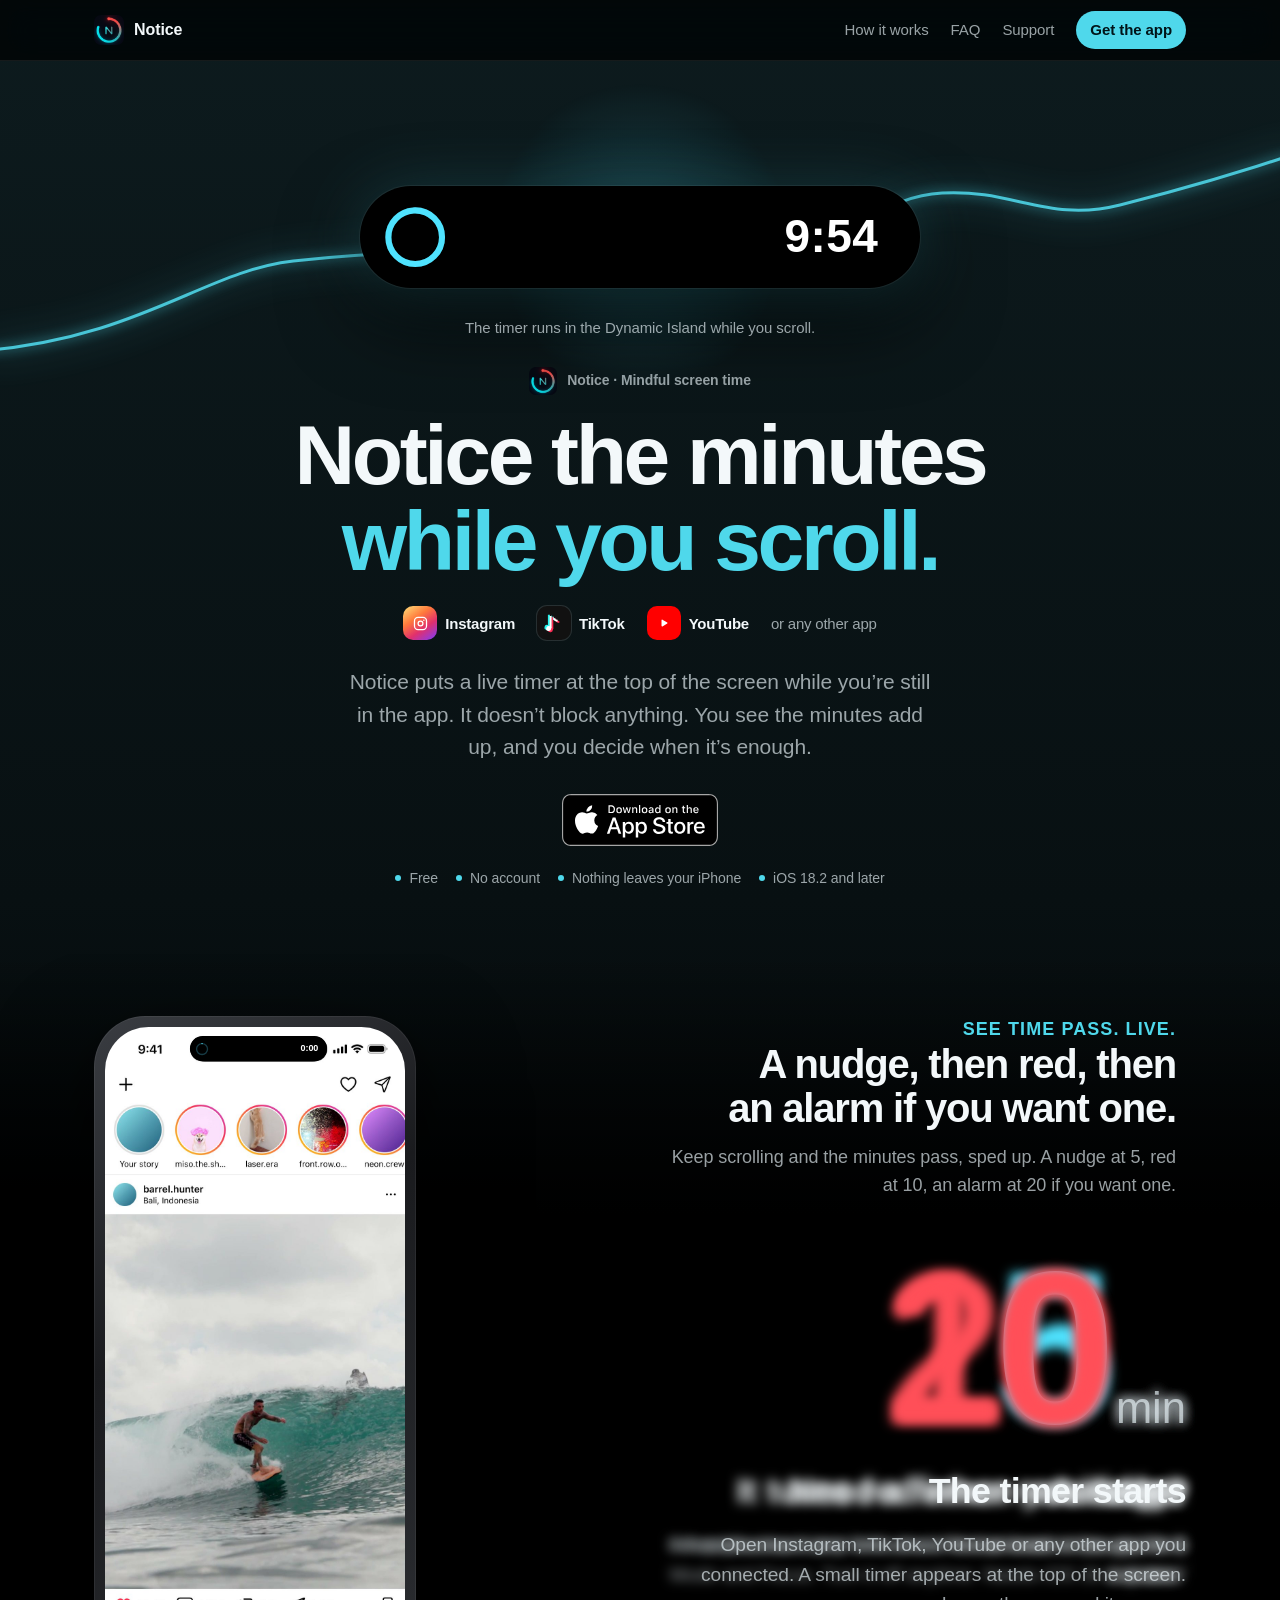
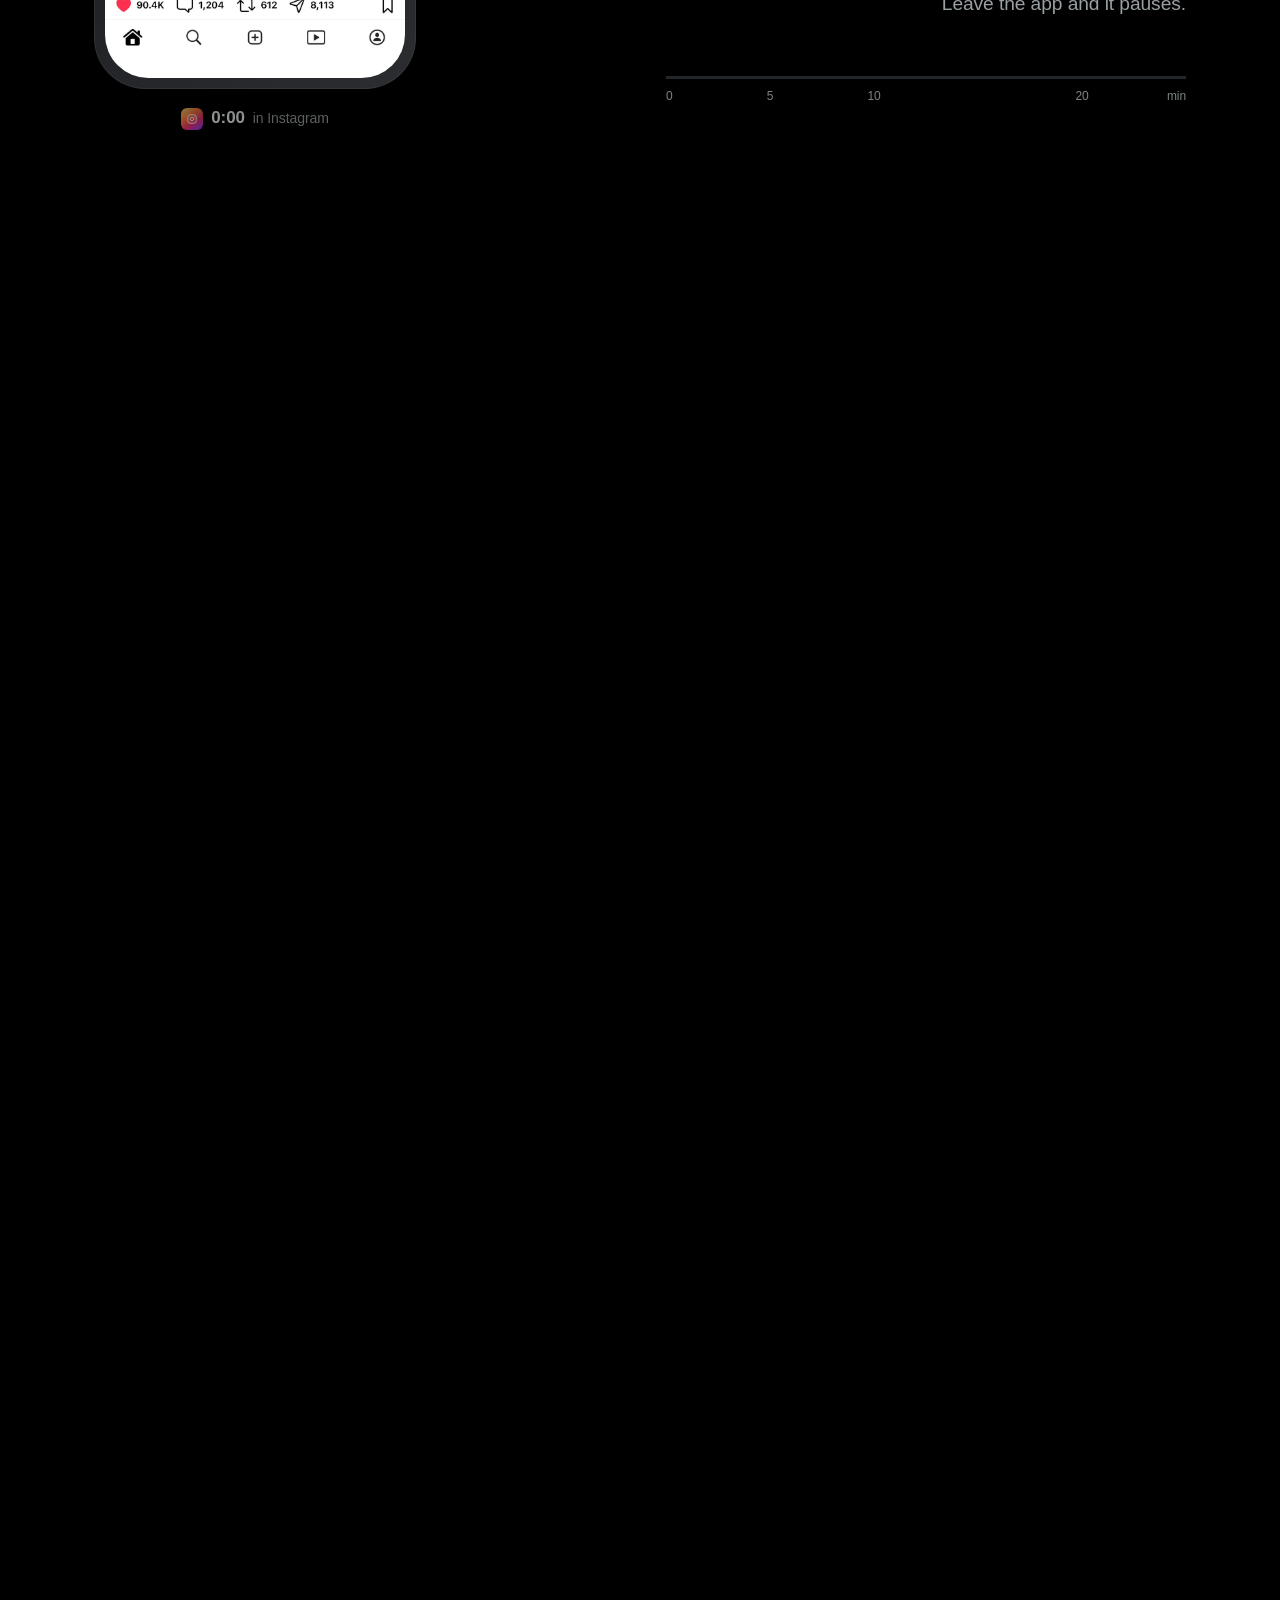
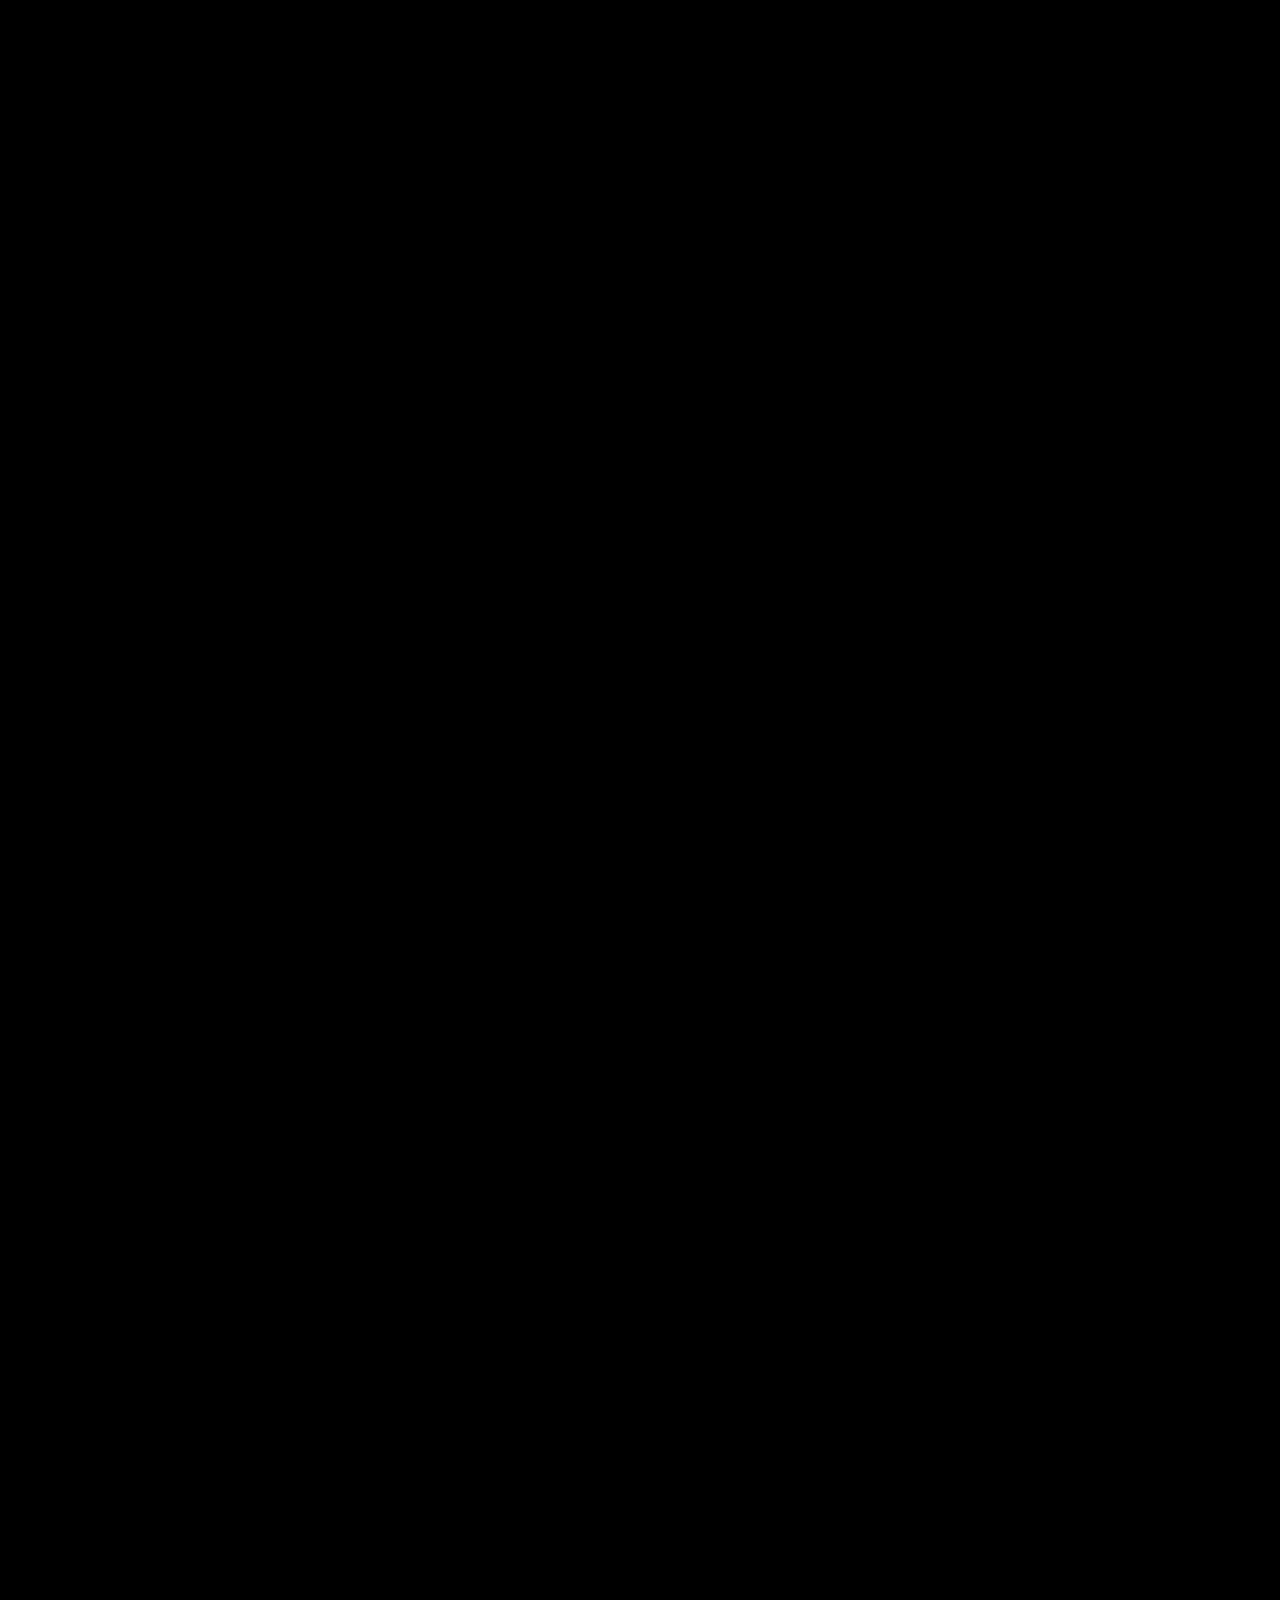
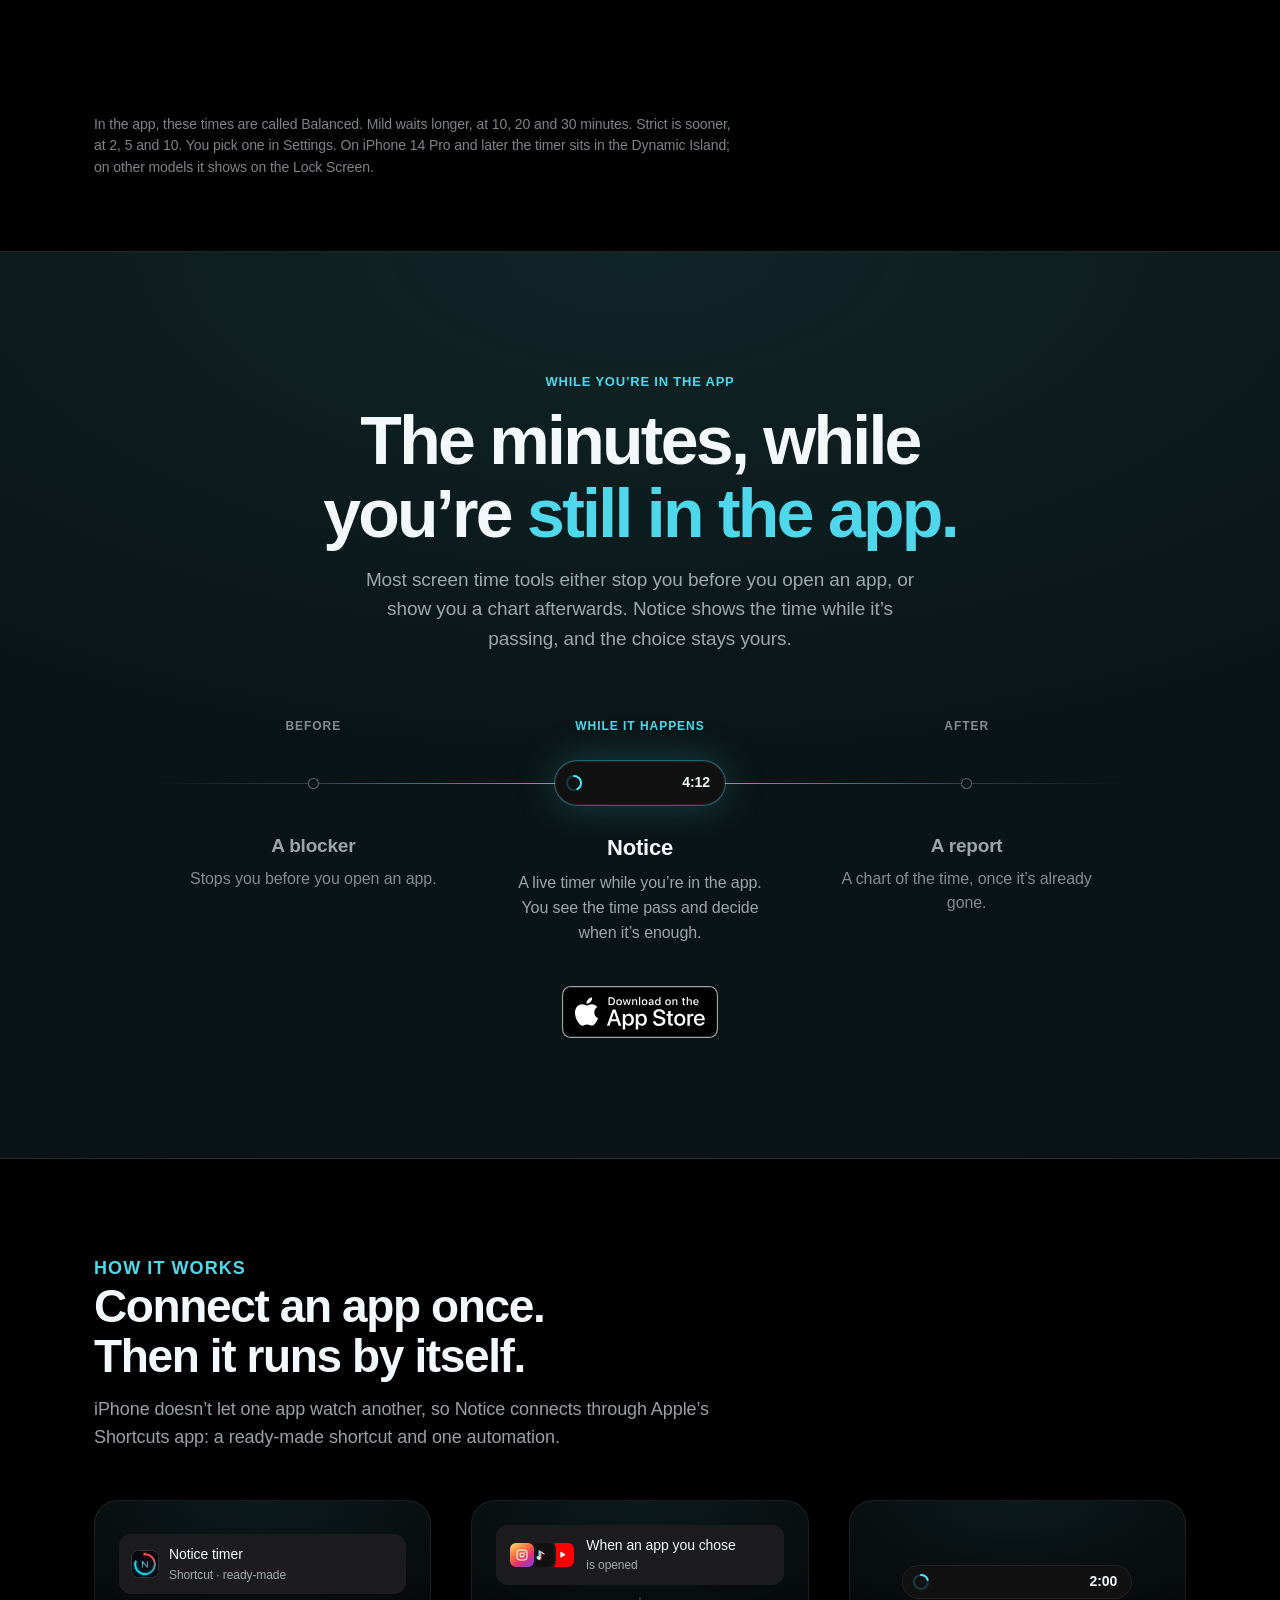
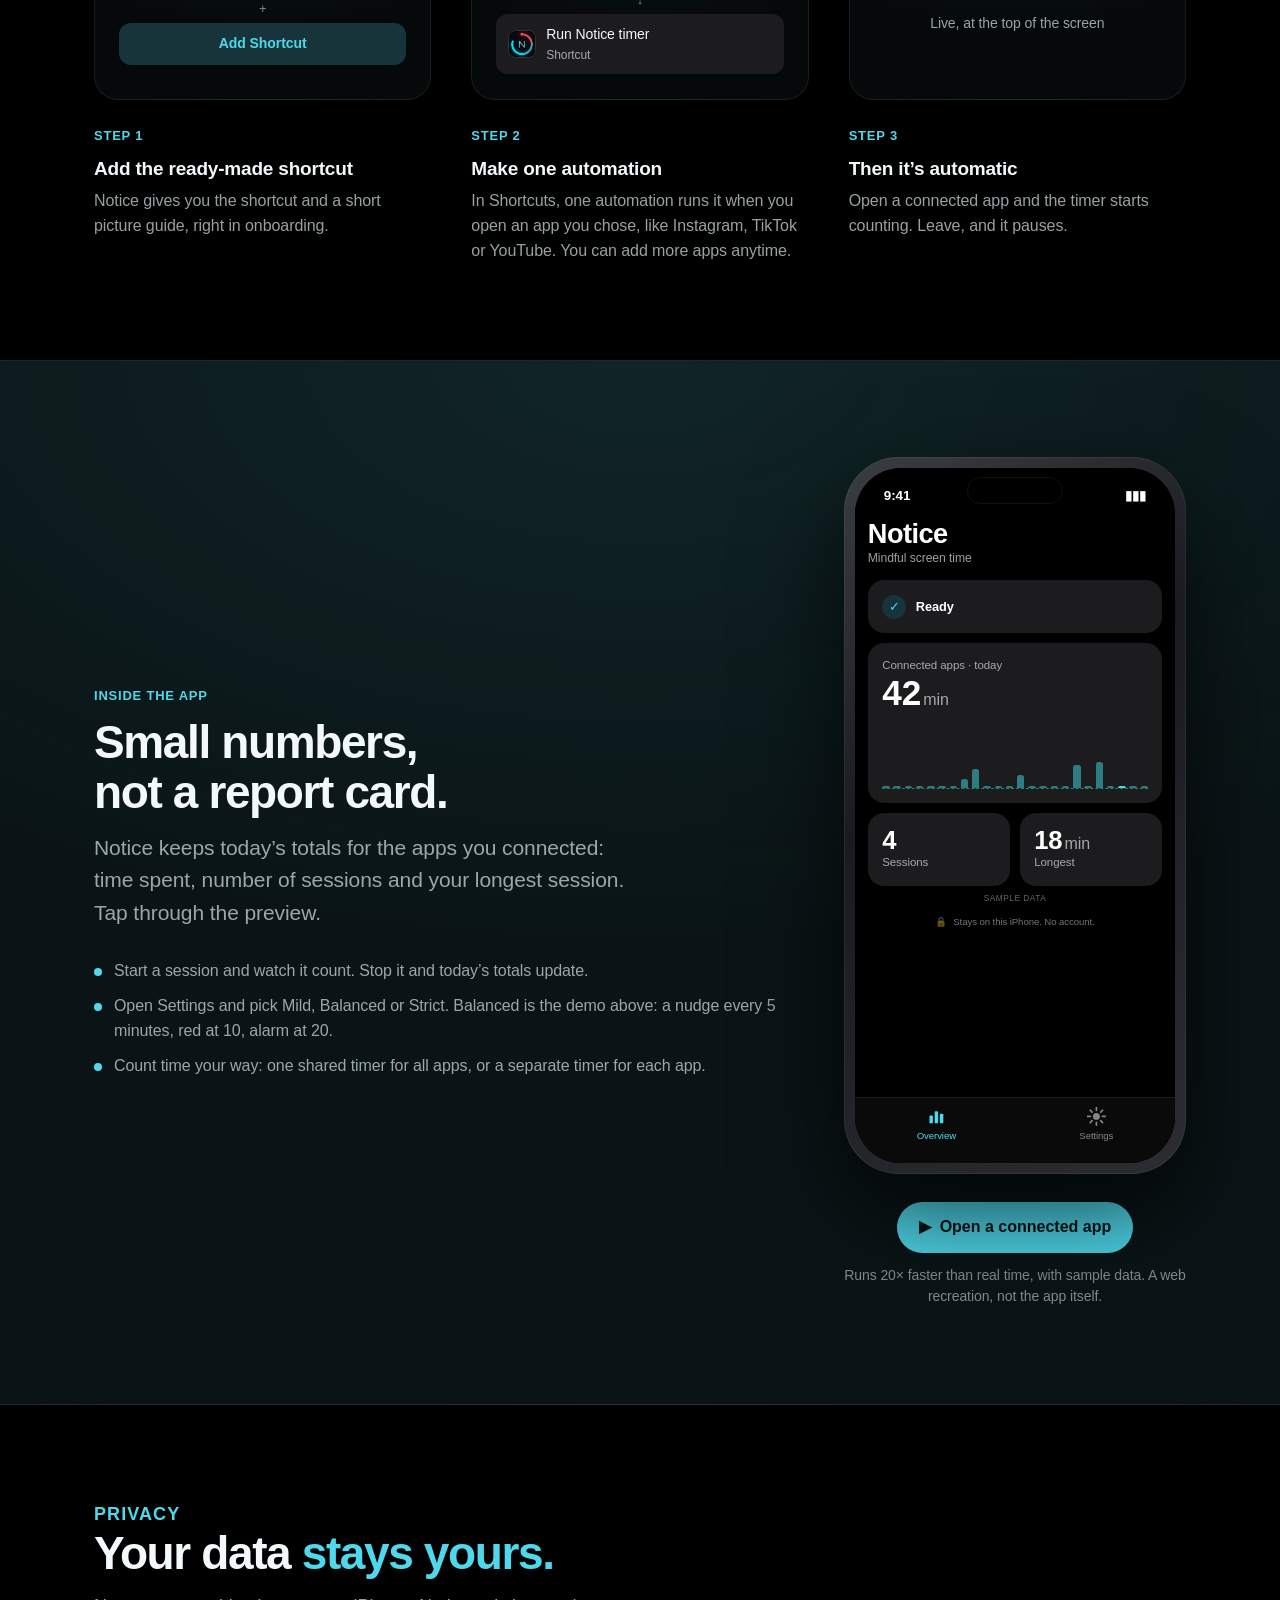
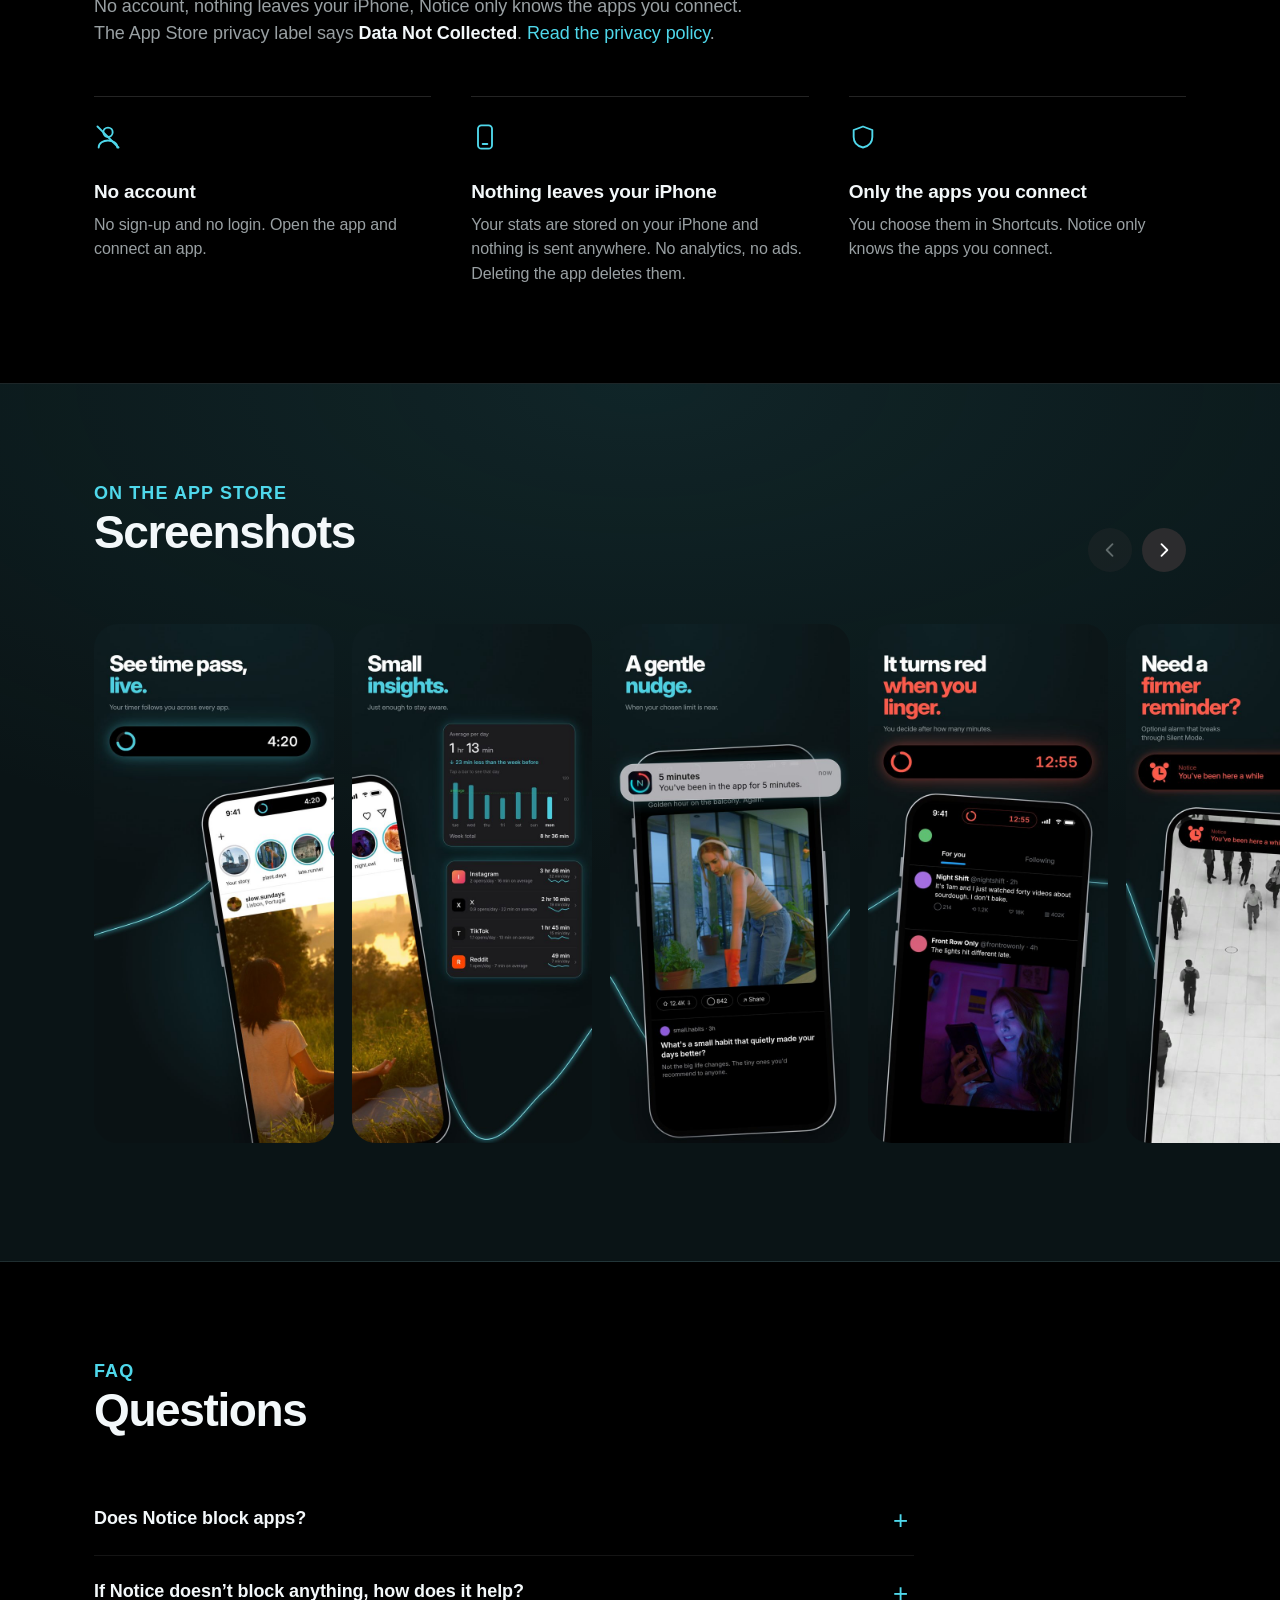
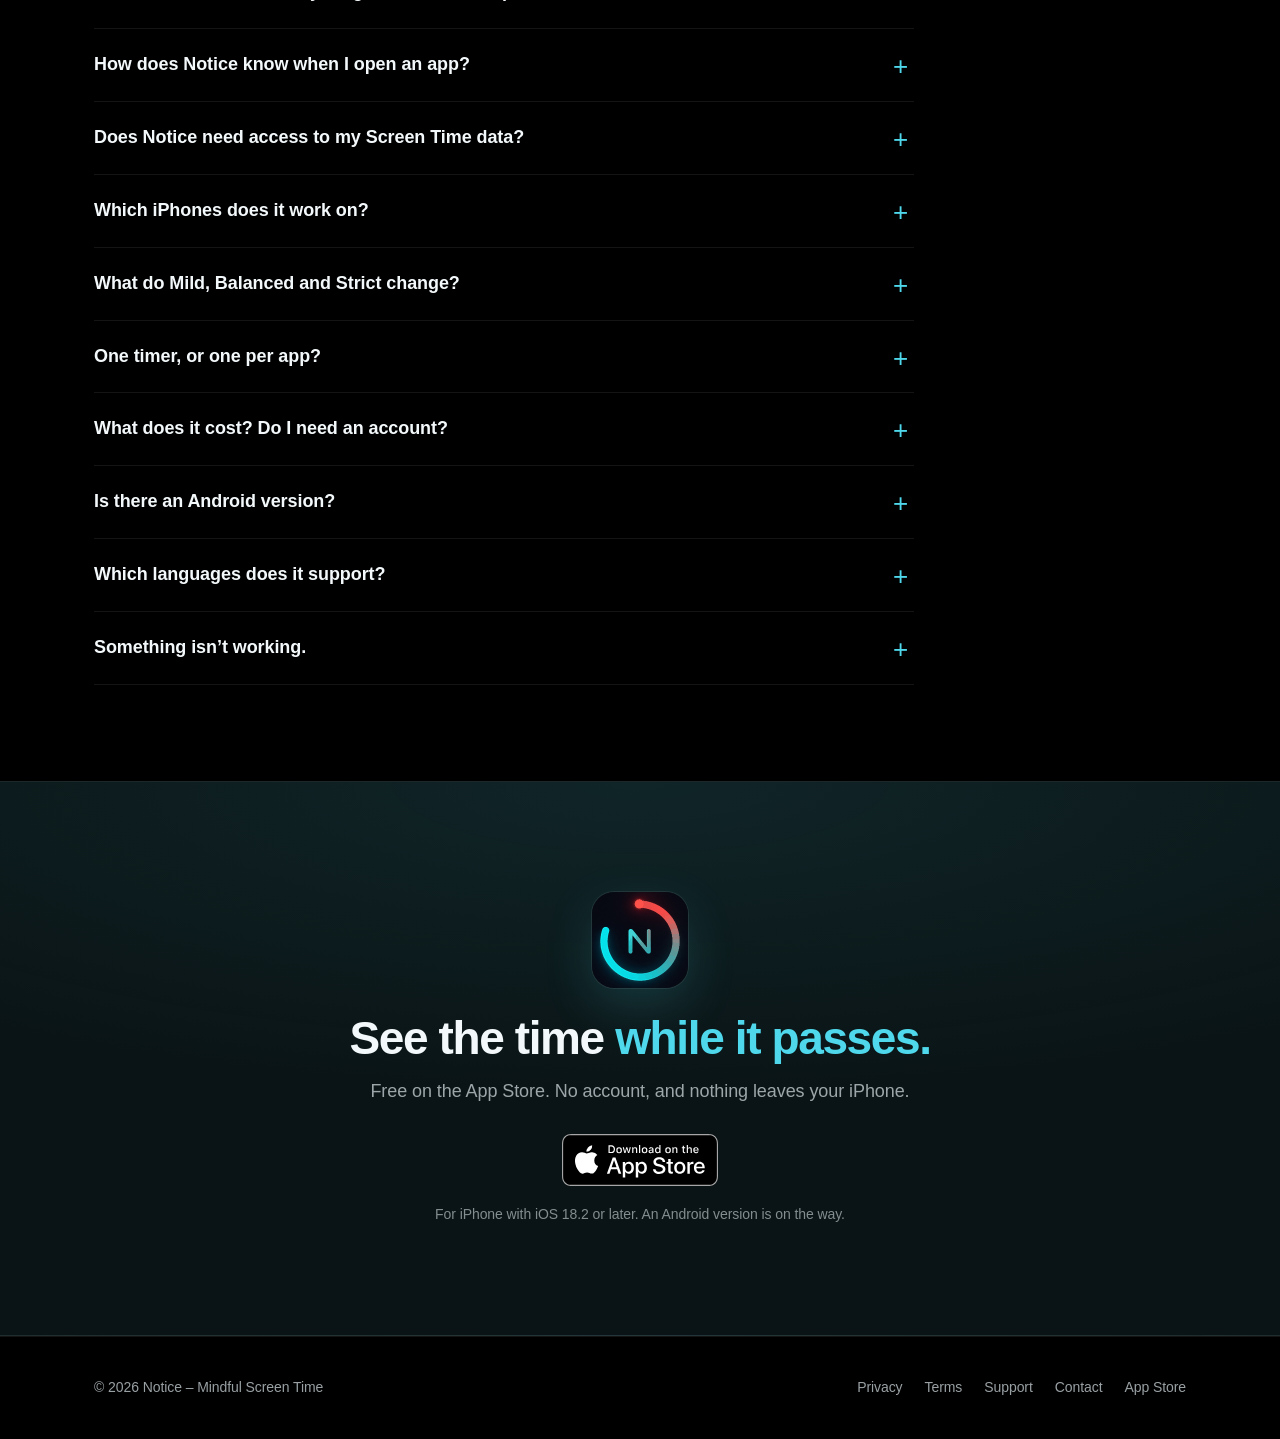
==== index.html @ 284acde1 "small changes from feedback" ====
<!doctype html>
<html lang="en">
<head>
<meta charset="utf-8">
<meta name="viewport" content="width=device-width, initial-scale=1, viewport-fit=cover">
<title>Notice the minutes while you scroll</title>
<meta name="description" content="Notice puts a live timer on screen while you scroll Instagram, TikTok, YouTube or any app you connect. Free, no account, nothing leaves your iPhone.">
<meta name="theme-color" content="#000000">
<meta name="apple-itunes-app" content="app-id=6794823541">
<!-- Absolute URLs assume the GitHub Pages address. Change them if you move to a custom domain. -->
<link rel="canonical" href="https://sardorj.github.io/Notice-Website/">
<meta property="og:type" content="website">
<meta property="og:site_name" content="Notice – Mindful Screen Time">
<meta property="og:title" content="Notice the minutes while you scroll">
<meta property="og:description" content="A live timer while you scroll Instagram, TikTok, YouTube or any app you connect. Free, no account, nothing leaves your iPhone.">
<meta property="og:image" content="https://sardorj.github.io/Notice-Website/assets/og-image.png">
<meta property="og:image:width" content="1200"><meta property="og:image:height" content="630">
<meta property="og:url" content="https://sardorj.github.io/Notice-Website/">
<meta name="twitter:card" content="summary_large_image">
<meta name="twitter:title" content="Notice the minutes while you scroll">
<meta name="twitter:description" content="A live timer while you scroll Instagram, TikTok, YouTube or any app you connect. Free, no account.">
<meta name="twitter:image" content="https://sardorj.github.io/Notice-Website/assets/og-image.png">
<link rel="icon" href="favicon.ico" sizes="any">
<link rel="icon" type="image/png" sizes="32x32" href="favicon-32.png">
<link rel="apple-touch-icon" href="apple-touch-icon.png">
<link rel="stylesheet" href="styles.css">
<script type="application/ld+json">
{"@context":"https://schema.org","@type":"MobileApplication","name":"Notice – Mindful Screen Time","description":"A live timer in the Dynamic Island that shows how long you've been scrolling, while you're still in the app. Connect Instagram, TikTok, YouTube or any other app. Free, no account, and nothing leaves your iPhone.","operatingSystem":"iOS 18.2 or later","applicationCategory":"HealthApplication","offers":{"@type":"Offer","price":"0","priceCurrency":"USD"},"downloadUrl":"https://apps.apple.com/app/id6794823541","url":"https://sardorj.github.io/Notice-Website/","image":"https://sardorj.github.io/Notice-Website/assets/icon-512.png","screenshot":"https://sardorj.github.io/Notice-Website/assets/screenshots/01-see-time-pass-live.jpg","inLanguage":["en","sv","es","fr","de","pt","zh-Hans","ru","ar"]}
</script>
<script type="application/ld+json">
{"@context":"https://schema.org","@type":"FAQPage","mainEntity":[
{"@type":"Question","name":"Does Notice block apps?","acceptedAnswer":{"@type":"Answer","text":"No. Notice never stops you from using an app. It shows the time, sends a nudge, and can sound an alarm if you turn that on. What you do next is up to you."}},
{"@type":"Question","name":"If Notice doesn't block anything, how does it help?","acceptedAnswer":{"@type":"Answer","text":"It shows the time while you're still in the app, not in a report afterwards. You see the timer count, get a nudge, and see it turn red when you pass your limit. If you want something firmer, you can turn on the hard-limit alarm."}},
{"@type":"Question","name":"How does Notice know when I open an app?","acceptedAnswer":{"@type":"Answer","text":"Through Apple's Shortcuts app. Notice gives you a ready-made shortcut, and one Shortcuts automation runs it when you open an app you chose. A short picture guide in the app walks you through it."}},
{"@type":"Question","name":"Does Notice need access to my Screen Time data?","acceptedAnswer":{"@type":"Answer","text":"No. Notice doesn't use Apple's Screen Time or Family Controls APIs and doesn't ask for your Screen Time data. It asks for Notifications, Live Activities and, only if you want the hard-limit alarm, Alarms."}},
{"@type":"Question","name":"Which iPhones does it work on?","acceptedAnswer":{"@type":"Answer","text":"iOS 18.2 and later. The live timer appears in the Dynamic Island on iPhone 14 Pro and later, and on the Lock Screen on other models. The hard-limit alarm needs iOS 26.1 or later."}},
{"@type":"Question","name":"What do Mild, Balanced and Strict change?","acceptedAnswer":{"@type":"Answer","text":"How often you're reminded, when the timer turns red, and when the alarm goes off. Balanced reminds you every 5 minutes, turns red at 10 and sounds the alarm at 20. Mild is 10, 20 and 30; Strict is 2, 5 and 10. The alarm can be turned off."}},
{"@type":"Question","name":"What does it cost? Do I need an account?","acceptedAnswer":{"@type":"Answer","text":"Notice is free on the App Store, and there's no account or sign-up."}}
]}
</script>
</head>
<body>
<a class="skip" href="#main">Skip to content</a>
<header class="nav">
  <div class="wrap">
    <a class="brand" href="./"><img src="assets/icon-192.png" alt="" width="30" height="30"><span>Notice</span></a>
    <nav class="nav-links" aria-label="Main">
      <a class="hide-sm" href="#how">How it works</a>
      <a class="hide-sm" href="#faq">FAQ</a>
      <a href="support.html">Support</a>
      <a class="get" href="https://apps.apple.com/app/id6794823541">Get the app</a>
    </nav>
  </div>
</header>

<main id="main">
<!-- HERO -->
<section class="hero hero-c" aria-labelledby="h-hero">
  <svg class="flow" viewBox="0 0 1440 300" preserveAspectRatio="none" aria-hidden="true"><path id="flowPath" d="M-20 250 C 160 236, 230 170, 330 160 S 520 150, 600 150 L 840 150 C 960 150, 980 96, 1060 92 S 1180 122, 1260 104 S 1400 70, 1460 52"/></svg>
  <div class="wrap">
    <div class="stage-hero" id="heroStage" aria-hidden="true">
      <div class="halo"></div>
      <div class="big-island">
        <svg class="ring" viewBox="0 0 36 36"><circle class="track" cx="18" cy="18" r="15"/><circle class="prog" cx="18" cy="18" r="15" pathLength="100" stroke-dasharray="0 100"/></svg>
        <span class="t" id="heroTime">9:52</span>
      </div>
      <p class="hero-cap" id="heroCap">The timer runs in the Dynamic Island while you scroll.</p>
    </div>
    <p class="eyebrow"><img src="assets/icon-192.png" alt="" width="28" height="28">Notice · Mindful screen time</p>
    <h1 id="h-hero">Notice the minutes <span class="acc">while you scroll.</span></h1>
    <ul class="apps" aria-label="Apps you can connect">
      <li><span class="mk ig" aria-hidden="true"></span>Instagram</li>
      <li><span class="mk tt" aria-hidden="true"></span>TikTok</li>
      <li><span class="mk yt" aria-hidden="true"></span>YouTube</li>
      <li class="any">or any other app</li>
    </ul>
    <p class="lead">Notice puts a live timer at the top of the screen while you’re still in the app. It doesn’t block anything. You see the minutes add up, and you decide when it’s enough.</p>
    <div class="cta">
      <a class="badge" href="https://apps.apple.com/app/id6794823541" aria-label="Download Notice on the App Store"><img src="assets/app-store-badge.svg" alt="Download on the App Store" width="156" height="52"></a>
    </div>
    <ul class="facts"><li>Free</li><li>No account</li><li>Nothing leaves your iPhone</li><li>iOS 18.2 and later</li></ul>
  </div>
</section>

<!-- 5 / 10 / 20 DEMO: the stage stays put, scrolling moves the clock -->
<section id="demo" aria-labelledby="h-demo">
  <div class="scrolly" id="scrolly">
    <div class="stage">
      <div class="wrap stage-in">
        <div class="head">
          <p class="label c">See time pass. Live.</p>
          <h2 id="h-demo">A nudge, then red, then an alarm if you want one.</h2>
          <p>Keep scrolling and the minutes pass, sped up. A nudge at 5, red at 10, an alarm at 20 if you want one.</p>
        </div>
        <ol class="beats" id="stages">
        <li data-at="0">
          <span class="bt-time num">0<small>min</small></span>
          <h3>The timer starts</h3>
          <p>Open Instagram, TikTok, YouTube or any other app you connected. A small timer appears at the top of the screen. Leave the app and it pauses.</p>
        </li>
        <li data-at="5">
          <span class="bt-time num">5<small>min</small></span>
          <h3>A nudge</h3>
          <p>A notification every 5 minutes: <q>You’ve been in the app for 5 minutes.</q></p>
        </li>
        <li data-at="10" class="r">
          <span class="bt-time num">10<small>min</small></span>
          <h3>It turns red when you linger</h3>
          <p>When you reach your limit, the timer turns red so you see it at a glance.</p>
        </li>
        <li data-at="20" class="r">
          <span class="bt-time num">20<small>min</small></span>
          <h3>Need a firmer reminder?</h3>
          <p>An optional hard limit with an alarm that breaks through Silent Mode and Focus. Turn it off anytime. Needs iOS 26.1 or later.</p>
        </li>
        </ol>
        <div class="dprog" aria-hidden="true">
          <div class="dprog-track"><i id="dProg"></i></div>
          <div class="dprog-marks"><span style="left:0">0</span><span style="left:20%">5</span><span style="left:40%">10</span><span style="left:80%">20</span><span style="left:100%">min</span></div>
        </div>
        <div class="stage-phone">
      <div class="phone" role="group" aria-label="Simulated iPhone showing Notice over an Instagram-style feed">
        <div class="screen" id="demoScreen">
          <img class="feed" src="assets/demo-feed-photos.jpg" alt="A photo feed styled like Instagram, with stories, likes and a post from Bali" width="880" height="1912">
          <div class="u alarm-flash" id="dFlash"></div>
          <div class="u banner" id="dBanner" role="status" aria-live="polite">
            <img src="assets/icon-192.png" alt="">
            <div class="bt"><b id="dBannerT">5 minutes</b><span id="dBannerB">You’ve been in the app for 5 minutes.</span></div>
            <i>now</i>
          </div>
          <div class="u island" id="dIsland">
            <svg class="ring" viewBox="0 0 36 36"><circle class="track" cx="18" cy="18" r="14"/><circle class="prog" cx="18" cy="18" r="14" pathLength="100" stroke-dasharray="0 100"/></svg>
            <span class="t" id="dTime">0:00</span>
            <div class="alarm-in">
              <svg class="alarm-ic" viewBox="0 0 24 24" aria-hidden="true"><circle cx="12" cy="13" r="8" fill="#ff4f58"/><path d="M12 9v4.5h3" stroke="#000" stroke-width="2" fill="none" stroke-linecap="round"/><path d="M3.5 6.5 6.5 3.5M20.5 6.5 17.5 3.5" stroke="#ff4f58" stroke-width="2.4" stroke-linecap="round"/></svg>
              <div class="alarm-tx"><small>Notice</small><b>You’ve been here a while</b></div>
              <span class="alarm-x" aria-hidden="true">✕</span>
            </div>
          </div>
        </div>
      </div>
          <p class="clock-read"><span class="mk ig" aria-hidden="true"></span><span><span class="num" id="dRead">0:00</span> in Instagram</span></p>
        </div>
      </div>
    </div>
  </div>
  <div class="wrap"><p class="fine">In the app, these times are called Balanced. Mild waits longer, at 10, 20 and 30 minutes. Strict is sooner, at 2, 5 and 10. You pick one in Settings. On iPhone 14 Pro and later the timer sits in the Dynamic Island; on other models it shows on the Lock Screen.</p></div>
</section>

<!-- WHY: before / after / during -->
<section id="why" class="band alt" aria-labelledby="h-why">
  <div class="wrap">
    <p class="label c">While you’re in the app</p>
    <h2 id="h-why">The minutes, while you’re <span class="acc">still in the app.</span></h2>
    <p>Most screen time tools either stop you before you open an app, or show you a chart afterwards. Notice shows the time while it’s passing, and the choice stays yours.</p>
    <ol class="timeline">
      <li>
        <span class="when">Before</span>
        <span class="mark" aria-hidden="true"><span class="dot"></span></span>
        <h3>A blocker</h3>
        <p>Stops you before you open an app.</p>
      </li>
      <li class="on">
        <span class="when">While it happens</span>
        <span class="mark" aria-hidden="true"><span class="dot"></span><span class="mini-island static"><svg class="ring" viewBox="0 0 36 36"><circle class="track" cx="18" cy="18" r="14" style="stroke-width:4"/><circle class="prog" cx="18" cy="18" r="14" pathLength="100" stroke-dasharray="42 100" style="stroke-width:4"/></svg><span class="t">4:12</span></span></span>
        <h3>Notice</h3>
        <p>A live timer while you’re in the app. You see the time pass and decide when it’s enough.</p>
      </li>
      <li>
        <span class="when">After</span>
        <span class="mark" aria-hidden="true"><span class="dot"></span></span>
        <h3>A report</h3>
        <p>A chart of the time, once it’s already gone.</p>
      </li>
    </ol>
    <div class="cta"><a class="badge" href="https://apps.apple.com/app/id6794823541" aria-label="Download Notice on the App Store"><img src="assets/app-store-badge.svg" alt="Download on the App Store" width="156" height="52" loading="lazy"></a></div>
  </div>
</section>

<!-- HOW IT WORKS -->
<section id="how" aria-labelledby="h-how">
  <div class="wrap">
    <div class="head">
      <p class="label c">How it works</p>
      <h2 id="h-how">Connect an app once. Then it runs by itself.</h2>
      <p>iPhone doesn’t let one app watch another, so Notice connects through Apple’s Shortcuts app: a ready-made shortcut and one automation.</p>
    </div>
    <ol class="steps">
      <li class="step">
        <div class="vis" aria-hidden="true">
          <div class="sc"><span class="ic" style="background:#000;border:1px solid #333"><img src="assets/icon-192.png" alt="" style="width:28px;border-radius:7px"></span><span>Notice timer<small>Shortcut · ready-made</small></span></div>
          <span class="arrow">+</span>
          <div class="sc add"><span>Add Shortcut</span></div>
        </div>
        <span class="n">Step 1</span>
        <h3>Add the ready-made shortcut</h3>
        <p>Notice gives you the shortcut and a short picture guide, right in onboarding.</p>
      </li>
      <li class="step">
        <div class="vis" aria-hidden="true">
          <div class="sc"><span class="ics" aria-hidden="true"><span class="mk ig"></span><span class="mk tt"></span><span class="mk yt"></span></span><span>When an app you chose<small>is opened</small></span></div>
          <span class="arrow">↓</span>
          <div class="sc"><span class="ic" style="background:#000;border:1px solid #333"><img src="assets/icon-192.png" alt="" style="width:28px;border-radius:7px"></span><span>Run Notice timer<small>Shortcut</small></span></div>
        </div>
        <span class="n">Step 2</span>
        <h3>Make one automation</h3>
        <p>In Shortcuts, one automation runs it when you open an app you chose, like Instagram, TikTok or YouTube. You can add more apps anytime.</p>
      </li>
      <li class="step">
        <div class="vis" aria-hidden="true">
          <div class="mini-island" id="miniIsland"><svg class="ring" viewBox="0 0 36 36"><circle class="track" cx="18" cy="18" r="14" style="stroke-width:4"/><circle class="prog" cx="18" cy="18" r="14" pathLength="100" stroke-dasharray="20 100" style="stroke-width:4"/></svg><span class="t" id="miniT">2:00</span></div>
          <p class="hint" style="text-align:center;margin-top:6px">Live, at the top of the screen</p>
        </div>
        <span class="n">Step 3</span>
        <h3>Then it’s automatic</h3>
        <p>Open a connected app and the timer starts counting. Leave, and it pauses.</p>
      </li>
    </ol>
  </div>
</section>

<!-- APP PREVIEW -->
<section id="inside" class="alt" aria-labelledby="h-inside">
  <div class="wrap">
    <div class="preview">
      <div>
        <p class="label c">Inside the app</p>
        <h2 id="h-inside">Small numbers, not a report card.</h2>
        <p class="lead">Notice keeps today’s totals for the apps you connected: time spent, number of sessions and your longest session. Tap through the preview.</p>
        <ul class="bullets">
          <li>Start a session and watch it count. Stop it and today’s totals update.</li>
          <li>Open Settings and pick Mild, Balanced or Strict. Balanced is the demo above: a nudge every 5 minutes, red at 10, alarm at 20.</li>
          <li>Count time your way: one shared timer for all apps, or a separate timer for each app.</li>
        </ul>
      </div>
      <div class="phone-col">
      <div class="phone" role="group" aria-label="Interactive preview of the Notice app">
        <div class="screen">
          <div class="app" id="app">
            <div class="sb"><span class="num">9:41</span><span class="di" id="pDI"><svg class="ring" viewBox="0 0 36 36"><circle class="track" cx="18" cy="18" r="14" style="stroke-width:4"/><circle class="prog" cx="18" cy="18" r="14" pathLength="100" stroke-dasharray="0 100" style="stroke-width:4"/></svg><span class="t" id="pDIt">0:00</span></span><span aria-hidden="true">▮▮▮</span></div>

            <div class="body" id="pOverview" role="tabpanel" aria-label="Overview">
              <h4>Notice</h4>
              <p class="sub">Mindful screen time</p>
              <div class="card" id="pReady"><div class="row"><span class="chk" aria-hidden="true">✓</span><b>Ready</b></div></div>
              <div class="card session" id="pSession" hidden>
                <div class="cap">Current session</div>
                <div class="big" id="pSessT">0:00</div>
                <div class="cap" id="pSessNote">Turns red at 10:00</div>
                <button class="stopbtn" id="pStop" type="button">Stop session</button>
              </div>
              <div class="card">
                <div class="cap">Connected apps · today</div>
                <div class="big" id="pTotal">42<small>min</small></div>
                <div class="bars" id="pBars"></div>
              </div>
              <div class="grid2">
                <div class="card"><div class="big" id="pCount" style="font-size:calc(var(--w)*.08)">4</div><div class="cap">Sessions</div></div>
                <div class="card"><div class="big" id="pLong" style="font-size:calc(var(--w)*.08)">18<small>min</small></div><div class="cap">Longest</div></div>
              </div>
              <div class="sample">SAMPLE DATA</div>
              <div class="privacy-line"><span aria-hidden="true">🔒</span> Stays on this iPhone. No account.</div>
            </div>

            <div class="body" id="pSettings" role="tabpanel" aria-label="Settings" hidden>
              <h4 style="margin-bottom:calc(var(--w)*.03)">Settings</h4>
              <div class="seclabel" id="pPresetL">How strict</div>
              <div class="seg" role="radiogroup" aria-labelledby="pPresetL" data-presets>
                <button type="button" role="radio" aria-checked="false" data-p="mild">Mild</button><button type="button" role="radio" aria-checked="true" data-p="balanced">Balanced</button><button type="button" role="radio" aria-checked="false" data-p="strict">Strict</button>
              </div>
              <div class="card glance" style="padding-top:0;padding-bottom:0">
                <div class="set"><span class="si" style="background:#16343a;color:var(--accent)" aria-hidden="true">🔔</span><span class="sl">Reminder<small>A notification while you’re in the app</small></span><output id="oRem">every 5 min</output></div>
                <div class="set"><span class="si" style="background:#3a1512;color:#ff6a5e" aria-hidden="true">⚑</span><span class="sl">Limit<small>The timer turns red</small></span><output id="oRed">10 min</output></div>
                <div class="set"><span class="si" style="background:#3a2412;color:#ff9a3d" aria-hidden="true">⏰</span><span class="sl">Hard limit alarm<small>Breaks through Silent Mode and Focus</small></span><output id="oAlarm">20 min</output><button class="tog" id="oAlarmOn" type="button" role="switch" aria-checked="true" aria-label="Hard limit alarm"></button></div>
              </div>
              <div class="seclabel" id="pModeL">Count time</div>
              <div class="seg" role="radiogroup" aria-labelledby="pModeL" id="pMode">
                <button type="button" role="radio" aria-checked="true" data-m="shared">One shared timer</button><button type="button" role="radio" aria-checked="false" data-m="perApp">One per app</button>
              </div>
              <p class="segnote" id="pModeNote">One timer for all your connected apps. Switch apps and it keeps counting.</p>
              <div class="seclabel">Help</div>
              <div class="card"><div class="row"><span class="si" style="width:calc(var(--w)*.075);height:calc(var(--w)*.075);border-radius:8px;background:#16343a;display:grid;place-items:center" aria-hidden="true">?</span><span class="sl">Shortcuts setup guide<small style="display:block;color:rgba(255,255,255,.5);font-size:calc(var(--w)*.03)">Step-by-step pictures for connecting apps</small></span></div></div>
            </div>

            <div class="tabs" role="tablist" aria-label="Preview tabs">
              <button type="button" role="tab" aria-selected="true" aria-controls="pOverview" data-tab="pOverview"><svg viewBox="0 0 24 24" aria-hidden="true"><rect x="4" y="11" width="4" height="9" rx="1"/><rect x="10" y="6" width="4" height="14" rx="1"/><rect x="16" y="9" width="4" height="11" rx="1"/></svg>Overview</button>
              <button type="button" role="tab" aria-selected="false" aria-controls="pSettings" data-tab="pSettings"><svg viewBox="0 0 24 24" aria-hidden="true"><circle cx="12" cy="12" r="4"/><g stroke="currentColor" stroke-width="2" stroke-linecap="round"><path d="M12 2v3M12 19v3M2 12h3M19 12h3M4.9 4.9l2.1 2.1M17 17l2.1 2.1M4.9 19.1 7 17M17 7l2.1-2.1"/></g></svg>Settings</button>
            </div>
          </div>
        </div>
      </div>
        <div class="try">
          <button class="primary" id="pOpen" type="button" aria-pressed="false">▶&nbsp; Open a connected app</button>
          <p class="hint">Runs 20× faster than real time, with sample data. A web recreation, not the app itself.</p>
        </div>
      </div>
    </div>
  </div>
</section>

<!-- PRIVACY -->
<section id="privacy" aria-labelledby="h-priv">
  <div class="wrap">
    <div class="head">
      <p class="label c">Privacy</p>
      <h2 id="h-priv">Your data <span class="acc">stays yours.</span></h2>
      <p>No account, nothing leaves your iPhone, Notice only knows the apps you connect. The App Store privacy label says <b style="color:var(--text)">Data Not Collected</b>. <a href="privacy.html">Read the privacy policy</a>.</p>
    </div>
    <ul class="priv">
      <li class="pcard"><span class="pi" aria-hidden="true"><svg viewBox="0 0 24 24"><circle cx="12" cy="8" r="4"/><path d="M4 21c0-4 4-6 8-6s8 2 8 6"/><path d="M3 3l18 18"/></svg></span><h3>No account</h3><p>No sign-up and no login. Open the app and connect an app.</p></li>
      <li class="pcard"><span class="pi" aria-hidden="true"><svg viewBox="0 0 24 24"><rect x="6" y="2" width="12" height="20" rx="3"/><path d="M10 18h4"/></svg></span><h3>Nothing leaves your iPhone</h3><p>Your stats are stored on your iPhone and nothing is sent anywhere. No analytics, no ads. Deleting the app deletes them.</p></li>
      <li class="pcard"><span class="pi" aria-hidden="true"><svg viewBox="0 0 24 24"><path d="M12 3l8 3v6c0 5-3.5 8-8 9-4.5-1-8-4-8-9V6z"/></svg></span><h3>Only the apps you connect</h3><p>You choose them in Shortcuts. Notice only knows the apps you connect.</p></li>
    </ul>
  </div>
</section>

<!-- SCREENSHOTS -->
<section class="alt shots" aria-labelledby="h-shots">
  <div class="wrap">
    <div class="head shots-head">
      <div>
        <p class="label c">On the App Store</p>
        <h2 id="h-shots">Screenshots</h2>
      </div>
      <div class="gal-btns">
        <button type="button" id="gPrev" aria-label="Previous screenshots"><svg viewBox="0 0 24 24" aria-hidden="true"><path d="M15 5l-7 7 7 7"/></svg></button>
        <button type="button" id="gNext" aria-label="Next screenshots"><svg viewBox="0 0 24 24" aria-hidden="true"><path d="M9 5l7 7-7 7"/></svg></button>
      </div>
    </div>
  </div>
  <div class="gallery" id="gallery" role="region" tabindex="0" aria-label="App Store screenshots, scroll sideways">
    <figure><img loading="lazy" decoding="async" src="assets/screenshots/01-see-time-pass-live.jpg" alt="App Store screenshot: See time pass. Live. A timer in the Dynamic Island over a feed." width="600" height="1304"></figure>
    <figure><img loading="lazy" decoding="async" src="assets/screenshots/02-small-insights.jpg" alt="App Store screenshot: Small insights. Today’s time per connected app." width="600" height="1304"></figure>
    <figure><img loading="lazy" decoding="async" src="assets/screenshots/03-gentle-nudge.jpg" alt="App Store screenshot: A gentle nudge. A notification after 5 minutes." width="600" height="1304"></figure>
    <figure><img loading="lazy" decoding="async" src="assets/screenshots/04-it-turns-red.jpg" alt="App Store screenshot: It turns red when you linger." width="600" height="1304"></figure>
    <figure><img loading="lazy" decoding="async" src="assets/screenshots/05-firmer-reminder.jpg" alt="App Store screenshot: Need a firmer reminder? The optional hard-limit alarm." width="600" height="1304"></figure>
    <figure><img loading="lazy" decoding="async" src="assets/screenshots/06-no-blocking.jpg" alt="App Store screenshot: No blocking. Just awareness." width="600" height="1304"></figure>
    <figure><img loading="lazy" decoding="async" src="assets/screenshots/07-make-it-yours.jpg" alt="App Store screenshot: Make it yours. Mild, Balanced and Strict settings." width="600" height="1304"></figure>
    <figure><img loading="lazy" decoding="async" src="assets/screenshots/08-your-data-stays-yours.jpg" alt="App Store screenshot: Your data stays yours." width="600" height="1304"></figure>
  </div>
</section>

<!-- FAQ -->
<section id="faq" aria-labelledby="h-faq">
  <div class="wrap">
    <div class="head"><p class="label c">FAQ</p><h2 id="h-faq">Questions</h2></div>
    <div class="faq">
      <details><summary>Does Notice block apps?</summary><div><p>No. Notice never stops you from using an app. It shows the time, sends a nudge, and can sound an alarm if you turn that on. What you do next is up to you.</p></div></details>
      <details><summary>If Notice doesn’t block anything, how does it help?</summary><div><p>It shows the time while you’re still in the app, not in a report afterwards. You see the timer count, get a nudge, and see it turn red when you pass your limit. If you want something firmer, you can turn on the hard-limit alarm.</p></div></details>
      <details><summary>How does Notice know when I open an app?</summary><div><p>Through Apple’s Shortcuts app. Notice gives you a ready-made shortcut, and one Shortcuts automation runs it when you open an app you chose. A short picture guide in the app walks you through it.</p></div></details>
      <details><summary>Does Notice need access to my Screen Time data?</summary><div><p>No. Notice doesn’t use Apple’s Screen Time or Family Controls APIs and doesn’t ask for your Screen Time data. It asks for Notifications, Live Activities and, only if you want the hard-limit alarm, Alarms.</p></div></details>
      <details><summary>Which iPhones does it work on?</summary><div><p>iOS 18.2 and later. The live timer appears in the Dynamic Island on iPhone 14 Pro and later, and on the Lock Screen on other models. The hard-limit alarm needs iOS 26.1 or later.</p></div></details>
      <details><summary>What do Mild, Balanced and Strict change?</summary><div><p>How often you’re reminded, when the timer turns red, and when the alarm goes off. Balanced reminds you every 5 minutes, turns red at 10 and sounds the alarm at 20. Mild is 10, 20 and 30; Strict is 2, 5 and 10. The alarm can be turned off.</p></div></details>
      <details><summary>One timer, or one per app?</summary><div><p>Your choice. With one shared timer, switching between connected apps keeps the same count going. With one per app, each app counts on its own.</p></div></details>
      <details><summary>What does it cost? Do I need an account?</summary><div><p>Notice is free on the App Store, and there’s no account or sign-up.</p></div></details>
      <details><summary>Is there an Android version?</summary><div><p>Not yet. An Android version is on the way, for Android 8.0 and later. On Android the timer is a floating bubble you can move around, with an optional pill around the punch-hole camera, plus an ongoing notification with a Stop button. Privacy is the same: no account, no ads, and the app doesn’t even have internet permission.</p></div></details>
      <details><summary>Which languages does it support?</summary><div><p>English, Swedish, Spanish, French, German, Portuguese, Simplified Chinese, Russian and Arabic.</p></div></details>
      <details><summary>Something isn’t working.</summary><div><p>See the <a href="support.html">support page</a> or email <a href="mailto:Noticemindfullscreentime@gmail.com">Noticemindfullscreentime@gmail.com</a>.</p></div></details>
    </div>
  </div>
</section>

<section class="final alt" aria-labelledby="h-final">
  <div class="wrap">
    <img class="app-icon" src="assets/icon-192.png" alt="" width="96" height="96" loading="lazy">
    <h2 id="h-final">See the time <span class="acc">while it passes.</span></h2>
    <p class="muted" style="margin:0 0 28px;font-size:18px">Free on the App Store. No account, and nothing leaves your iPhone.</p>
    <div class="cta"><a class="badge" href="https://apps.apple.com/app/id6794823541" aria-label="Download Notice on the App Store"><img src="assets/app-store-badge.svg" alt="Download on the App Store" width="156" height="52" loading="lazy"></a></div>
    <p class="soon">For iPhone with iOS 18.2 or later. An Android version is on the way.</p>
  </div>
</section>
</main>

<footer>
  <div class="wrap">
    <span>© 2026 Notice – Mindful Screen Time</span>
    <nav aria-label="Footer"><a href="privacy.html">Privacy</a><a href="terms.html">Terms</a><a href="support.html">Support</a><a href="mailto:Noticemindfullscreentime@gmail.com">Contact</a><a href="https://apps.apple.com/app/id6794823541">App Store</a></nav>
  </div>
</footer>
<script src="app.js"></script>
</body>
</html>
---- styles.css ----
/* Notice website. Palette and type follow the app:
   NoticeTheme.swift (background, card, accent, bar, stop) and
   design/redesign.css (cyan, coral, rounded tabular numbers). */
:root{
  --bg:#000; --bg-2:#07090c; --card:#1c1c1e; --card-2:#2c2c2e; --line:rgba(255,255,255,.08);
  --text:#f3f8fa; --muted:rgba(232,243,248,.66); --faint:rgba(232,243,248,.54);
  --accent:#4fd8eb; --cyan:#4fe3ff; --bar:#2f7d84; --stop:#c43a30; --coral:#ff5c4d; --red:#ff4f58; --mint:#34c77a;
  --radius:20px; --max:1140px;
  --font:-apple-system,BlinkMacSystemFont,"SF Pro Text","SF Pro Display","Segoe UI",Inter,Roboto,"Helvetica Neue",Arial,sans-serif;
  --num:ui-rounded,"SF Pro Rounded",-apple-system,BlinkMacSystemFont,"Segoe UI",Inter,Roboto,sans-serif;
}
*{box-sizing:border-box}
html{scroll-behavior:smooth}
body{margin:0;background:var(--bg);color:var(--text);font-family:var(--font);line-height:1.55;-webkit-font-smoothing:antialiased;overflow-x:hidden;letter-spacing:-.005em}
img{max-width:100%;display:block}
a{color:var(--accent);text-decoration:none}
a:hover{text-decoration:underline}
button{font:inherit;color:inherit}
:focus-visible{outline:2px solid var(--accent);outline-offset:3px;border-radius:6px}
.gallery:focus-visible{outline-offset:-2px}
.num{font-family:var(--num);font-variant-numeric:tabular-nums}
.wrap{max-width:var(--max);margin:0 auto;padding:0 24px}
.skip{position:absolute;left:-999px}.skip:focus{left:12px;top:12px;background:#fff;color:#000;padding:8px 12px;border-radius:8px;z-index:99}
.sr{position:absolute;width:1px;height:1px;overflow:hidden;clip:rect(0 0 0 0)}

/* nav */
.nav{position:sticky;top:0;z-index:30;background:rgba(0,0,0,.72);backdrop-filter:saturate(160%) blur(14px);-webkit-backdrop-filter:saturate(160%) blur(14px);border-bottom:1px solid var(--line)}
.nav .wrap{display:flex;align-items:center;justify-content:space-between;height:60px}
.brand{display:flex;align-items:center;gap:10px;color:var(--text);font-weight:650}
.brand:hover{text-decoration:none}
.brand img{width:30px;height:30px;border-radius:7px}
.nav-links{display:flex;gap:22px;font-size:15px;align-items:center}
.nav-links a{color:var(--muted)}
.nav-links a:hover,.nav-links a[aria-current=page]{color:var(--text);text-decoration:none}
.nav-links .get{color:#001418;background:var(--accent);padding:7px 14px;border-radius:999px;font-weight:650}
.nav-links .get:hover{color:#001418;background:#86e9f5}

/* type */
h1{font-size:clamp(40px,6.2vw,72px);line-height:1.02;letter-spacing:-.04em;margin:0 0 22px;font-weight:700}
h2{font-size:clamp(30px,4.2vw,46px);line-height:1.08;letter-spacing:-.03em;margin:0 0 14px;font-weight:700}
h3{font-size:19px;margin:0 0 6px;letter-spacing:-.01em}
h1,h2{text-wrap:balance}
.label{font-size:13px;font-weight:600;letter-spacing:.06em;text-transform:uppercase;color:var(--faint);margin:0 0 12px}
.label.c{color:var(--accent)}
.lead{font-size:clamp(18px,2vw,21px);color:var(--muted);max-width:540px;margin:0 0 30px}
.muted{color:var(--muted)}
em{font-style:normal;color:var(--accent)}
em.red{color:var(--red)}

/* hero */
.hero{position:relative;padding:88px 0 40px;overflow:hidden}
.hero .wrap{display:grid;grid-template-columns:1.05fr .95fr;gap:48px;align-items:center}
.app-icon{width:96px;height:96px;border-radius:22px;box-shadow:0 0 0 1px var(--line),0 18px 50px rgba(79,216,235,.16);margin-bottom:28px}
.cta{display:flex;flex-wrap:wrap;align-items:center;gap:14px 22px}
.badge{display:inline-block;border-radius:10px}
.badge img{height:52px;width:auto}
.badge:hover{opacity:.85}
.facts{display:flex;flex-wrap:wrap;gap:8px 18px;font-size:14px;color:var(--muted);list-style:none;padding:0;margin:0}
.facts li::before{content:"";display:inline-block;width:6px;height:6px;border-radius:50%;background:var(--accent);margin-right:8px;vertical-align:2px}

.stage-hero{position:relative;height:440px;display:grid;place-items:center}
.halo{position:absolute;inset:0;margin:auto;width:440px;height:440px;border-radius:50%;background:radial-gradient(closest-side,rgba(79,227,255,.22),rgba(79,227,255,0) 70%);transition:background 1.2s}
.stage-hero.red .halo{background:radial-gradient(closest-side,rgba(255,79,88,.24),rgba(255,79,88,0) 70%)}
.big-island{position:relative;width:min(460px,92%);aspect-ratio:602/110;border-radius:999px;background:#000;display:flex;align-items:center;justify-content:space-between;padding:0 6.5% 0 3.6%;box-shadow:0 0 0 1px rgba(255,255,255,.06),0 30px 80px rgba(0,0,0,.8);transition:box-shadow .8s}
.stage-hero.red .big-island{box-shadow:0 0 0 3px rgba(120,16,24,.9),0 30px 80px rgba(0,0,0,.8)}
.big-island .ring{width:13%;aspect-ratio:1}
.big-island .t{font-family:var(--num);font-variant-numeric:tabular-nums;font-weight:600;font-size:clamp(30px,4.6vw,46px);color:#fff;transition:color .6s;letter-spacing:.01em}
.stage-hero.red .big-island .t{color:var(--red)}
.hero-cap{position:absolute;bottom:34px;left:0;right:0;text-align:center;color:var(--muted);font-size:15px;min-height:24px;transition:opacity .4s}
.ring circle{fill:none;stroke-width:3.4;stroke-linecap:round}
.ring .track{stroke:#173b45;transition:stroke .6s}
.ring .prog{stroke:var(--cyan);transform:rotate(-90deg);transform-origin:50% 50%;transition:stroke .6s}
.is-red .ring .track,.stage-hero.red .ring .track{stroke:#4a1418}
.is-red .ring .prog,.stage-hero.red .ring .prog{stroke:var(--red)}

/* sections */
section{padding:96px 0}
.head{max-width:680px;margin:0 0 48px}
.head p{color:var(--muted);font-size:18px;margin:0}
.alt{background:var(--bg-2);border-top:1px solid var(--line);border-bottom:1px solid var(--line)}

/* phone shell */
.phone{--w:300px;position:relative;width:calc(var(--w) + 22px);padding:11px;border-radius:calc(var(--w)*.17);background:linear-gradient(145deg,#3a3d42,#1a1b1e 40%,#2b2d31);box-shadow:0 40px 100px rgba(0,0,0,.7),0 0 0 1px rgba(255,255,255,.06) inset;flex:none}
.screen{position:relative;width:var(--w);aspect-ratio:1320/2868;border-radius:calc(var(--w)*.145);overflow:hidden;background:#000}
.screen > img.feed{width:100%;height:100%;object-fit:cover;transition:filter .5s}

/* demo overlays, sized in 1320-px capture units */
.u{position:absolute}
.island{left:28.2%;width:45.9%;top:calc(var(--w)*.0305);height:calc(var(--w)*.0855);border-radius:999px;background:#000;display:flex;align-items:center;justify-content:space-between;padding:0 calc(var(--w)*.03) 0 calc(var(--w)*.017);transition:all .55s cubic-bezier(.3,1.3,.5,1);z-index:3}
.island .ring{width:calc(var(--w)*.047);height:calc(var(--w)*.047)}
.island .t{font-family:var(--num);font-variant-numeric:tabular-nums;font-weight:600;font-size:calc(var(--w)*.03);color:#fff}
.island.is-red{box-shadow:0 0 0 calc(var(--w)*.003) #5a0f15}
.island.is-red .t{color:var(--red)}
.island.alarm{left:2.3%;width:95.4%;top:calc(var(--w)*.024);height:calc(var(--w)*.16);border-radius:calc(var(--w)*.08);padding:0 calc(var(--w)*.03)}
.island .alarm-in{display:none;align-items:center;gap:calc(var(--w)*.03);flex:1}
.island.alarm .alarm-in{display:flex}
.island.alarm .ring,.island.alarm .t{display:none}
.alarm-ic{width:calc(var(--w)*.075);height:calc(var(--w)*.075)}
.alarm-tx small{display:block;color:#7c2a2e;font-size:calc(var(--w)*.026)}
.alarm-tx b{display:block;color:var(--red);font-weight:500;font-size:calc(var(--w)*.033)}
.alarm-x{margin-left:auto;width:calc(var(--w)*.087);height:calc(var(--w)*.087);border-radius:50%;background:#333;display:grid;place-items:center;color:#fff;font-size:calc(var(--w)*.04)}
.banner{left:.8%;width:98.4%;top:calc(var(--w)*.118);border-radius:calc(var(--w)*.06);padding:calc(var(--w)*.03);display:flex;gap:calc(var(--w)*.026);align-items:center;background:rgba(190,190,195,.82);backdrop-filter:blur(14px);-webkit-backdrop-filter:blur(14px);color:#111;z-index:2;transform:translateY(-140%);opacity:0;transition:transform .45s cubic-bezier(.3,1.25,.5,1),opacity .3s}
.banner.show{transform:none;opacity:1}
.banner img{width:calc(var(--w)*.075);height:calc(var(--w)*.075);border-radius:calc(var(--w)*.018)}
.banner .bt{flex:1;line-height:1.25}
.banner b{display:block;font-size:calc(var(--w)*.032)}
.banner span{font-size:calc(var(--w)*.03)}
.banner i{font-style:normal;align-self:flex-start;color:#555;font-size:calc(var(--w)*.026)}
.alarm-flash{inset:0;background:radial-gradient(circle at 50% 6%,rgba(255,79,88,.35),transparent 55%);opacity:0;transition:opacity .4s;z-index:1}
.alarm-flash.on{opacity:1}

/* demo: a pinned stage; scrolling through .scrolly moves the clock */
#demo{padding:0 0 72px;background:linear-gradient(rgba(0,0,0,0),#000 260px)}
.scrolly{height:440vh;position:relative}
.stage{position:sticky;top:60px;height:calc(100vh - 60px);height:calc(100svh - 60px);display:flex;align-items:center;overflow:hidden}
.stage-in{--pw:min(300px,calc((100vh - 150px) / 2.25));width:100%;display:grid;grid-template-columns:auto 1fr;grid-template-areas:"phone head" "phone beats" "phone prog";align-content:center;column-gap:80px}
.stage-in .head{grid-area:head;margin:0 0 28px;text-align:right}
.stage-in .head h2{font-size:clamp(28px,3.2vw,40px);margin-left:auto;max-width:520px}
.stage-in .head p{margin-left:auto;max-width:520px}
.stage-phone{grid-area:phone;align-self:center;display:flex;flex-direction:column;align-items:center;gap:16px}
.stage-phone .phone{--w:var(--pw)}
.clock-read{display:flex;align-items:center;justify-content:center;gap:8px;font-size:14px;color:var(--muted);text-align:center;margin:0}
.clock-read .num{font-size:17px;font-weight:600;color:var(--text);margin-right:4px;transition:color .4s}
.clock-read.is-red .num{color:var(--red)}
/* all beats share one spot; the active one fades in */
.beats{grid-area:beats;list-style:none;margin:0;padding:0;display:grid;text-align:right}
.beats li{grid-area:1/1;opacity:0;transform:translateY(14px);filter:blur(6px);transition:opacity .5s ease,transform .6s cubic-bezier(.2,.7,.2,1),filter .5s ease;pointer-events:none}
.beats li.on{opacity:1;transform:none;filter:none;pointer-events:auto;transition-delay:.12s}
.bt-time{display:block;font-size:min(clamp(110px,17vw,250px),calc((100vh - 420px) * .75));font-weight:600;line-height:.9;letter-spacing:-.045em;color:var(--cyan);margin:0 0 18px;transition:color .4s}
.bt-time small{font-size:.2em;color:var(--muted);font-weight:500;margin-left:10px;letter-spacing:0}
.beats li.r .bt-time{color:var(--red)}
.beats h3{font-size:clamp(26px,2.8vw,36px);letter-spacing:-.02em;margin:0 0 10px}
.beats p{margin:0 0 0 auto;color:var(--muted);font-size:clamp(18px,1.5vw,21px);max-width:520px}
.beats q{color:var(--text);quotes:"“" "”"}
/* the clock as a line: 0, 5, 10, 20 */
.dprog{grid-area:prog;justify-self:end;margin-top:34px;max-width:520px;width:100%}
.dprog-track{position:relative;height:3px;border-radius:3px;background:linear-gradient(90deg,var(--cyan) 40%,var(--red) 40%)}
.dprog-track i{position:absolute;top:0;bottom:0;right:0;left:0;background:#232628}
.dprog-marks{position:relative;height:22px;margin-top:8px;font-family:var(--num);font-size:12px;color:var(--faint)}
.dprog-marks span{position:absolute;transform:translateX(-50%)}
.dprog-marks span:first-child{transform:none}
.dprog-marks span:last-child{transform:translateX(-100%)}
.fine{font-size:14px;color:var(--faint);margin:0;max-width:640px}

/* how it works: Shortcuts */
.steps{list-style:none;margin:0;padding:0;display:grid;grid-template-columns:repeat(3,1fr);gap:40px}
.step .n{display:block;margin:26px 0 8px;font-size:13px;font-weight:600;letter-spacing:.06em;text-transform:uppercase;color:var(--accent)}
.step p{margin:0;color:var(--muted)}
.vis{background:radial-gradient(120% 90% at 50% 0,rgba(47,125,132,.14),transparent 70%),#06090a;border:1px solid var(--line);border-radius:24px;padding:24px;display:grid;gap:8px;height:200px;align-content:center}
.sc{display:flex;align-items:center;gap:10px;background:#1c1c1e;border-radius:12px;padding:10px 12px;font-size:14px}
.sc .ic{width:28px;height:28px;border-radius:8px;display:grid;place-items:center;font-weight:700;font-size:13px;color:#fff;flex:none}
.sc small{display:block;color:var(--muted);font-size:12px}
.arrow{justify-self:center;color:var(--faint);font-size:13px;line-height:1}
.mini-island{justify-self:center;width:80%;height:34px;border-radius:999px;background:#111;border:1px solid #222;display:flex;align-items:center;justify-content:space-between;padding:0 14px 0 9px}
.mini-island .ring{width:18px;height:18px}
.mini-island .t{font-family:var(--num);font-weight:600;font-size:14px;font-variant-numeric:tabular-nums}

/* app preview */
.preview{display:grid;grid-template-columns:1fr auto;gap:64px;align-items:center}
.preview .phone{--w:320px}
.preview .phone-col{display:flex;flex-direction:column;align-items:center}
.preview .try{justify-items:center;text-align:center;max-width:342px}
.app{position:absolute;inset:0;background:#000;color:#fff;display:flex;flex-direction:column;font-size:calc(var(--w)*.04)}
.app .sb{display:flex;justify-content:space-between;align-items:center;padding:calc(var(--w)*.05) calc(var(--w)*.09) 0;font-weight:600;font-size:calc(var(--w)*.042);height:calc(var(--w)*.13)}
.app .sb .di{position:absolute;left:50%;top:calc(var(--w)*.03);transform:translateX(-50%);width:calc(var(--w)*.3);height:calc(var(--w)*.085);border-radius:999px;background:#000;border:1px solid #111;display:flex;align-items:center;justify-content:space-between;padding:0 calc(var(--w)*.025);transition:width .4s}
.app .sb .di.live{width:calc(var(--w)*.46)}
.app .sb .di .ring{width:calc(var(--w)*.045);height:calc(var(--w)*.045);opacity:0;transition:opacity .3s}
.app .sb .di .t{font-family:var(--num);font-size:calc(var(--w)*.03);font-weight:600;opacity:0;transition:opacity .3s}
.app .sb .di.live .ring,.app .sb .di.live .t{opacity:1}
.app .body{flex:1;overflow-y:auto;padding:calc(var(--w)*.03) calc(var(--w)*.04) calc(var(--w)*.06);scrollbar-width:none}
.app .body::-webkit-scrollbar{display:none}
.app h4{font-size:calc(var(--w)*.085);margin:0;letter-spacing:-.02em;line-height:1.1}
.app .sub{color:rgba(255,255,255,.62);font-size:calc(var(--w)*.038);margin:0 0 calc(var(--w)*.04)}
.app .card{background:var(--card);border-radius:calc(var(--w)*.05);padding:calc(var(--w)*.045);margin-bottom:calc(var(--w)*.03)}
.app .row{display:flex;align-items:center;gap:calc(var(--w)*.03)}
.app .chk{width:calc(var(--w)*.075);height:calc(var(--w)*.075);border-radius:50%;background:#16343a;color:var(--accent);display:grid;place-items:center;font-size:calc(var(--w)*.04)}
.app .big{font-family:var(--num);font-variant-numeric:tabular-nums;font-size:calc(var(--w)*.11);font-weight:600;line-height:1.05}
.app .big small{font-size:calc(var(--w)*.05);color:rgba(255,255,255,.62);font-weight:500;margin-left:2px}
.app .cap{color:rgba(255,255,255,.62);font-size:calc(var(--w)*.036)}
.app .delta{color:var(--accent);font-size:calc(var(--w)*.036);margin-top:calc(var(--w)*.015)}
.app .grid2{display:grid;grid-template-columns:1fr 1fr;gap:calc(var(--w)*.03)}
.app .grid2 .card{margin:0}
.app .bars{display:flex;align-items:flex-end;gap:calc(var(--w)*.012);height:calc(var(--w)*.2);margin-top:calc(var(--w)*.04);border-bottom:1px dashed rgba(52,199,122,.6)}
.app .bars i{flex:1;background:var(--bar);border-radius:calc(var(--w)*.008) calc(var(--w)*.008) 0 0;min-height:2px;transition:height .5s}
.app .bars i.now{background:var(--accent)}
.app .stopbtn{width:100%;margin-top:calc(var(--w)*.035);border:0;border-radius:999px;padding:calc(var(--w)*.03);background:#3a1512;color:#ff6a5e;font-weight:600;font-size:calc(var(--w)*.04);cursor:pointer}
.app .session .big{color:#fff}
.app .session.is-red .big{color:var(--red)}
.app .seclabel{font-size:calc(var(--w)*.032);font-weight:600;color:rgba(255,255,255,.45);text-transform:uppercase;margin:calc(var(--w)*.04) 0 calc(var(--w)*.02) calc(var(--w)*.01)}
.app .set{display:flex;align-items:center;gap:calc(var(--w)*.03);padding:calc(var(--w)*.035) 0;border-bottom:1px solid rgba(255,255,255,.07)}
.app .set:last-child{border:0}
.app .set .si{width:calc(var(--w)*.075);height:calc(var(--w)*.075);border-radius:calc(var(--w)*.02);display:grid;place-items:center;flex:none}
.app .set .sl{flex:1;line-height:1.25}
.app .set .sl small{display:block;color:rgba(255,255,255,.5);font-size:calc(var(--w)*.03)}
.app .step-btns{display:flex;align-items:center;gap:calc(var(--w)*.02);font-family:var(--num);font-variant-numeric:tabular-nums;font-size:calc(var(--w)*.037)}
.app .step-btns button{width:calc(var(--w)*.07);height:calc(var(--w)*.07);border-radius:50%;border:0;background:var(--card-2);cursor:pointer;font-size:calc(var(--w)*.045);line-height:1}
.app .step-btns output{min-width:calc(var(--w)*.13);text-align:center}
.app .tog{width:calc(var(--w)*.13);height:calc(var(--w)*.078);border-radius:999px;border:0;background:#39393d;position:relative;cursor:pointer;transition:background .2s;flex:none}
.app .tog::after{content:"";position:absolute;top:8%;left:5%;height:84%;aspect-ratio:1;border-radius:50%;background:#fff;transition:transform .2s}
.app .tog[aria-checked=true]{background:var(--mint)}
.app .tog[aria-checked=true]::after{transform:translateX(calc(var(--w)*.052))}
.app .tabs{display:flex;justify-content:space-around;padding:calc(var(--w)*.025) 0 calc(var(--w)*.06);border-top:1px solid rgba(255,255,255,.08);background:#0a0a0a}
.app .tabs button{all:unset;cursor:pointer;display:flex;flex-direction:column;align-items:center;gap:2px;font-size:calc(var(--w)*.03);color:rgba(255,255,255,.5);padding:0 calc(var(--w)*.06)}
.app .tabs button[aria-selected=true]{color:var(--accent)}
.app .tabs svg{width:calc(var(--w)*.065);height:calc(var(--w)*.065);fill:currentColor}
.app .sample{font-size:calc(var(--w)*.026);letter-spacing:.06em;color:rgba(255,255,255,.4);text-align:center;margin-top:calc(var(--w)*.02)}
.app .privacy-line{display:flex;gap:6px;justify-content:center;align-items:center;color:rgba(255,255,255,.45);font-size:calc(var(--w)*.03);margin-top:calc(var(--w)*.03)}
.app [hidden]{display:none!important}
.try{display:grid;gap:12px;margin-top:28px}
.try button.primary{justify-self:center;border:0;border-radius:999px;padding:13px 22px;background:var(--accent);color:#001418;font-weight:650;cursor:pointer;display:inline-flex;gap:10px;align-items:center}
.try button.primary:hover{background:#86e9f5}
.try button.primary[aria-pressed=true]{background:#3a1512;color:#ff6a5e}
.hint{font-size:14px;color:var(--faint);margin:0}
.bullets{list-style:none;padding:0;margin:22px 0 0;display:grid;gap:10px;color:var(--muted)}
.bullets li{display:flex;gap:12px}
.bullets li::before{content:"";flex:none;width:8px;height:8px;border-radius:50%;background:var(--accent);margin-top:9px}

/* band */
.band{text-align:center;padding:120px 0}
.band h2{font-size:clamp(36px,6vw,68px);letter-spacing:-.04em}
.band > .wrap > p:not(.label){max-width:580px;margin:0 auto;color:var(--muted);font-size:19px}
.band .cta{justify-content:center;margin-top:40px}
/* before / while it happens / after, on one line */
.timeline{list-style:none;margin:64px auto 0;padding:0;max-width:980px;display:grid;grid-template-columns:repeat(3,1fr);position:relative}
.timeline::before{content:"";position:absolute;left:0;right:0;top:66px;height:1px;background:linear-gradient(90deg,transparent,rgba(255,255,255,.16) 15%,var(--accent) 50%,rgba(255,255,255,.16) 85%,transparent)}
.timeline li{display:flex;flex-direction:column;align-items:center;padding:0 22px}
.timeline .when{font-size:12px;font-weight:600;letter-spacing:.08em;text-transform:uppercase;color:var(--faint);height:24px}
.timeline .mark{height:84px;display:grid;place-items:center;position:relative}
.timeline .dot{width:11px;height:11px;border-radius:50%;background:var(--bg-2);border:1px solid rgba(255,255,255,.35)}
.timeline .on .dot{display:none}
.timeline .mini-island.static{width:170px;height:44px;box-shadow:0 0 0 1px rgba(79,216,235,.35),0 0 40px rgba(79,216,235,.25)}
.timeline h3{margin:6px 0 6px;color:var(--muted)}
.timeline p{margin:0;color:var(--faint);max-width:260px}
.timeline .on .when{color:var(--accent)}
.timeline .on h3{color:var(--text);font-size:22px}
.timeline .on p{color:var(--muted)}

/* privacy */
.priv{list-style:none;margin:0;padding:0;display:grid;grid-template-columns:repeat(3,1fr);gap:40px}
.pcard{border-top:1px solid rgba(255,255,255,.14);padding-top:26px}
.pcard p{margin:0;color:var(--muted)}
.pcard .pi{display:block;color:var(--accent);margin-bottom:18px}
.pcard .pi svg{width:28px;height:28px;fill:none;stroke:currentColor;stroke-width:1.6;stroke-linecap:round;stroke-linejoin:round}

/* gallery */
.shots-head{display:flex;align-items:flex-end;justify-content:space-between;gap:24px;max-width:none}
.gal-btns{display:flex;gap:10px;flex:none}
.gal-btns button{width:44px;height:44px;border-radius:50%;border:0;background:var(--card-2);display:grid;place-items:center;cursor:pointer;transition:opacity .2s,background .2s}
.gal-btns button:hover:not(:disabled){background:#3a3a3c}
.gal-btns button:disabled{opacity:.35;cursor:default}
.gal-btns svg{width:20px;height:20px;fill:none;stroke:#fff;stroke-width:2.2;stroke-linecap:round;stroke-linejoin:round}
/* full-bleed strip that starts in line with .wrap content */
.gallery{--edge:max(24px,calc((100% - var(--max))/2 + 24px));display:flex;gap:18px;overflow-x:auto;scroll-snap-type:x mandatory;scroll-padding-left:var(--edge);padding:4px var(--edge) 22px;scrollbar-width:thin;scrollbar-color:#2c2c2e transparent}
.gallery figure{flex:0 0 240px;margin:0;scroll-snap-align:start}
.gallery img{width:240px;height:auto;aspect-ratio:600/1298;border-radius:24px;background:var(--card)}

/* faq */
.faq{max-width:820px}
details{border-bottom:1px solid var(--line)}
summary{cursor:pointer;list-style:none;padding:22px 40px 22px 0;font-weight:600;font-size:18px;position:relative}
summary::-webkit-details-marker{display:none}
summary::after{content:"+";position:absolute;right:6px;top:17px;font-size:26px;font-weight:300;color:var(--accent);transition:transform .2s}
details[open] summary::after{transform:rotate(45deg)}
details > div{padding:0 0 22px;color:var(--muted)}
details > div p{margin:0 0 10px}

.final{text-align:center;padding:110px 0}
.final .app-icon{margin:0 auto 26px}
.final .cta{justify-content:center}

/* doc pages */
.doc{padding:72px 0 96px}
.doc .wrap{max-width:760px}
.doc h1{font-size:clamp(36px,5vw,54px)}
.doc h2{font-size:26px;margin-top:48px}
.doc h3{margin-top:28px}
.doc p,.doc li{color:#c9d2d8}
.doc ul,.doc ol{padding-left:22px}
.doc li{margin-bottom:10px}
.updated{color:var(--muted);font-size:15px}
.contact{display:flex;flex-wrap:wrap;align-items:center;justify-content:space-between;gap:18px;background:var(--card);border-radius:var(--radius);padding:26px;margin:32px 0 8px}
.contact .email{font-size:clamp(16px,2.4vw,20px);font-weight:600;word-break:break-all;color:var(--text)}
.btn{display:inline-flex;align-items:center;gap:8px;padding:12px 22px;border-radius:999px;background:var(--accent);color:#001418;font-weight:650}
.btn:hover{text-decoration:none;background:#86e9f5}
.note{border-left:3px solid var(--accent);padding:2px 0 2px 16px;color:var(--muted)}
.toc{display:flex;flex-wrap:wrap;gap:10px;margin:26px 0 0;padding:0;list-style:none}
.toc a{display:inline-block;padding:7px 14px;border-radius:999px;background:var(--card);color:var(--muted);font-size:14px}
.toc a:hover{color:var(--text);text-decoration:none}

footer{border-top:1px solid var(--line);padding:40px 0;color:var(--muted);font-size:14px}
footer .wrap{display:flex;flex-wrap:wrap;gap:14px 32px;align-items:center;justify-content:space-between}
footer nav{display:flex;flex-wrap:wrap;gap:22px}
footer a{color:var(--muted)}
footer a:hover{color:var(--text)}

.notfound{min-height:72vh;display:grid;place-items:center;text-align:center;padding:80px 0}
.notfound .big-island{margin:0 auto 34px;width:min(360px,86vw)}

@media (max-width:980px){
  .hero .wrap{grid-template-columns:1fr;gap:20px}
  .stage-hero{height:300px}
  .preview{grid-template-columns:1fr;gap:40px}
  .preview .phone-col{justify-self:center}
  .steps,.priv{grid-template-columns:1fr 1fr;gap:32px}
  /* stacked demo: header, the top of the phone, then the beat text */
  .stage{align-items:safe center}
  .stage-in{--pw:min(300px,calc(100vw - 72px));grid-template-columns:1fr;grid-template-areas:"head" "phone" "beats" "prog";padding-top:18px}
  .stage-in .head{margin-bottom:16px;text-align:left}
  .stage-in .head h2,.stage-in .head p{margin-left:0}
  .beats{text-align:left}
  .beats p{margin-left:0}
  .dprog{justify-self:stretch}
  .stage-in .head h2{font-size:26px;margin-bottom:8px}
  .stage-in .head p{font-size:15px}
  .stage-phone{gap:8px;margin-bottom:18px}
  .stage-phone .phone{height:calc(var(--w) * .5);overflow:hidden;border-bottom-left-radius:0;border-bottom-right-radius:0;-webkit-mask-image:linear-gradient(#000 60%,transparent);mask-image:linear-gradient(#000 60%,transparent)}
  .bt-time{font-size:min(100px,11vh);margin-bottom:10px}
  .beats h3{font-size:22px;margin-bottom:6px}
  .beats p{font-size:16px}
  .dprog{margin-top:20px}
}
@media (max-width:820px){
  .timeline{grid-template-columns:1fr;max-width:420px;margin-top:44px;text-align:left}
  .timeline::before{left:5px;right:auto;top:8px;bottom:8px;width:1px;height:auto;background:linear-gradient(transparent,rgba(255,255,255,.16) 12%,var(--accent) 50%,rgba(255,255,255,.16) 88%,transparent)}
  .timeline li{display:grid;grid-template-columns:1fr;align-items:start;padding:0 0 34px 40px;position:relative}
  .timeline .mark{position:absolute;left:0;top:2px;height:auto;width:11px}
  .timeline .on .dot{display:block;background:var(--accent);border-color:var(--accent);box-shadow:0 0 14px rgba(79,216,235,.7)}
  .timeline .on .mini-island.static{display:none}
  .timeline .when{height:auto;margin-bottom:4px}
  .timeline h3{margin-top:0}
  .timeline p{max-width:none}
}
@media (hover:none){.gal-btns{display:none}}
@media (max-width:620px){
  .wrap{padding:0 20px}
  .nav-links{gap:14px;font-size:14px}
  .nav-links .hide-sm{display:none}
  .hero{padding:52px 0 10px}
  .app-icon{width:80px;height:80px;border-radius:18px;margin-bottom:22px}
  section{padding:72px 0}
  .stage-hero{height:240px}
  .halo{width:300px;height:300px}
  .hero-cap{bottom:12px;font-size:14px}
  .steps,.priv{grid-template-columns:1fr}
  .phone{--w:270px}
  .preview .phone{--w:290px}
  .gallery{--edge:20px}
  .band > .wrap > p:not(.label){font-size:17px}
  .gallery figure{flex-basis:200px}.gallery img{width:200px}
  .band{padding:88px 0}
}
@media (max-width:360px){
  .preview .phone{--w:252px}
}
@media (prefers-reduced-motion:reduce){html{scroll-behavior:auto}*{transition:none!important}}

/* ---------- v3 store-art language: dark teal, cyan flowing line, accent words ---------- */
:root{--teal-1:#0d1b1e;--teal-2:#0a1315;--bg-2:#0a1416}
body{background:linear-gradient(180deg,var(--teal-1) 0,#081012 900px,#000 1600px) no-repeat,#000}
.acc{color:var(--accent)}
.alt{background:radial-gradient(120% 80% at 50% 0,rgba(47,125,132,.16),rgba(0,0,0,0) 70%),var(--bg-2)}
.hero-c{padding:52px 0 64px;text-align:center}
.hero-c .wrap{display:block;position:relative;z-index:1}
.hero-c .stage-hero{height:248px;max-width:640px;margin:0 auto 6px}
.hero-c .big-island{width:min(560px,94%)}
.hero-c .hero-cap{bottom:6px}
.hero-c h1{margin-left:auto;margin-right:auto;max-width:19ch;font-size:clamp(42px,7vw,84px)}
.apps{display:flex;flex-wrap:wrap;justify-content:center;align-items:center;gap:12px 22px;list-style:none;margin:0 auto 26px;padding:0;max-width:720px}
.apps li{display:flex;align-items:center;gap:8px;font-size:15px;font-weight:620;letter-spacing:-.015em}
.apps .any{color:var(--muted);font-weight:500}
.mk{width:34px;height:34px;border-radius:10px;flex:none;background-repeat:no-repeat;background-position:center;background-size:17px 17px}
.mk.ig{background-image:url("data:image/svg+xml,%3Csvg xmlns='http://www.w3.org/2000/svg' viewBox='0 0 24 24'%3E%3Crect x='3.5' y='3.5' width='17' height='17' rx='5' fill='none' stroke='white' stroke-width='1.8'/%3E%3Ccircle cx='12' cy='12' r='3.4' fill='none' stroke='white' stroke-width='1.8'/%3E%3Ccircle cx='16.7' cy='7.4' r='1' fill='white'/%3E%3C/svg%3E"),linear-gradient(145deg,#ffe27a,#ff7a3c 36%,#e1306c 64%,#7d3cff);background-size:17px 17px,cover}
.mk.tt{background-color:#111;background-size:24px 24px;background-image:url("data:image/svg+xml,%3Csvg xmlns='http://www.w3.org/2000/svg' viewBox='0 0 24 24'%3E%3Cg fill='%2325F4EE' transform='translate(-1.7,-1.15)'%3E%3Cpath d='M9.2 17.6a2.5 2.5 0 1 1-1.6-2.36V5h2v10.2a2.5 2.5 0 0 1-.4 2.4z'/%3E%3Cpath d='M9.6 5h1.7c.4 2.2 2 3.5 4.3 3.8v2c-1.8-.2-3.3-1-4.3-2.2V5z'/%3E%3C/g%3E%3Cg fill='%23FE2C55' transform='translate(1.7,1.15)'%3E%3Cpath d='M9.2 17.6a2.5 2.5 0 1 1-1.6-2.36V5h2v10.2a2.5 2.5 0 0 1-.4 2.4z'/%3E%3Cpath d='M9.6 5h1.7c.4 2.2 2 3.5 4.3 3.8v2c-1.8-.2-3.3-1-4.3-2.2V5z'/%3E%3C/g%3E%3Cg fill='white'%3E%3Cpath d='M9.2 17.6a2.5 2.5 0 1 1-1.6-2.36V5h2v10.2a2.5 2.5 0 0 1-.4 2.4z'/%3E%3Cpath d='M9.6 5h1.7c.4 2.2 2 3.5 4.3 3.8v2c-1.8-.2-3.3-1-4.3-2.2V5z'/%3E%3C/g%3E%3C/svg%3E");box-shadow:0 0 0 1px rgba(255,255,255,.12)}
.mk.yt{background-color:#ff0000;background-image:url("data:image/svg+xml,%3Csvg xmlns='http://www.w3.org/2000/svg' viewBox='0 0 24 24'%3E%3Cpath fill='white' d='M9.2 7.3c0-.7.7-1.1 1.3-.7l6.8 4c.5.3.5 1.1 0 1.4l-6.8 4.1c-.6.3-1.3-.1-1.3-.8V7.3z'/%3E%3C/svg%3E")}
.ics .mk{position:relative;width:28px;height:28px;border-radius:8px;margin-right:-8px;border:2px solid #1c1c1e;background-size:14px 14px,cover;box-shadow:none}
.ics .mk:nth-child(1){z-index:3}.ics .mk:nth-child(2){z-index:2}.ics .mk:nth-child(3){z-index:1}
.ics .mk:last-child{margin-right:0}
.clock-read .mk{width:22px;height:22px;border-radius:6px;background-size:12px 12px,cover;box-shadow:none}
.hero-c .lead{margin-left:auto;margin-right:auto;max-width:600px}
.hero-c .cta{justify-content:center;margin-bottom:22px}
.hero-c .facts{justify-content:center}
.eyebrow{display:inline-flex;align-items:center;gap:10px;font-size:14px;font-weight:600;color:var(--muted);margin:0 0 18px}
.eyebrow img{border-radius:7px}
.flow{position:absolute;left:0;right:0;top:40px;width:100%;height:300px;pointer-events:none;z-index:0}
.flow path{fill:none;stroke:#4fd8eb;stroke-width:3;stroke-linecap:round;filter:drop-shadow(0 0 6px rgba(79,216,235,.9)) drop-shadow(0 0 18px rgba(79,216,235,.5));stroke-dasharray:2400;stroke-dashoffset:2400;animation:flow 2.6s .2s ease-out forwards;opacity:.9}
@keyframes flow{to{stroke-dashoffset:0}}
.hero-c .big-island{box-shadow:0 0 0 1px rgba(255,255,255,.06),0 0 60px rgba(79,216,235,.18),0 30px 80px rgba(0,0,0,.8)}
.hero-c .stage-hero.red .big-island{box-shadow:0 0 0 3px rgba(120,16,24,.9),0 0 60px rgba(255,79,88,.2),0 30px 80px rgba(0,0,0,.8)}
.sc.add{justify-content:center;background:#16343a;color:var(--accent);font-weight:600}
.ics{display:flex}
/* preview settings: presets + count time */
.app .seg{display:flex;background:var(--card);border-radius:calc(var(--w)*.03);padding:calc(var(--w)*.008);margin-bottom:calc(var(--w)*.03)}
.app .seg button{flex:1;border:0;background:transparent;color:rgba(255,255,255,.62);font:inherit;font-size:calc(var(--w)*.034);font-weight:600;padding:calc(var(--w)*.022) 0;border-radius:calc(var(--w)*.024);cursor:pointer}
.app .seg button[aria-checked=true]{background:var(--card-2);color:#fff}
.app .glance output{font-family:var(--num);font-variant-numeric:tabular-nums;font-weight:600;font-size:calc(var(--w)*.036);color:#fff;white-space:nowrap;margin-left:auto}
.app .glance .tog{margin-left:calc(var(--w)*.02)}
.app .segnote{font-size:calc(var(--w)*.03);color:rgba(255,255,255,.45);margin:0 calc(var(--w)*.01) calc(var(--w)*.03)}
@media (max-width:620px){.hero-c{padding:40px 0 56px}.hero-c .stage-hero{height:210px}.flow{top:20px;height:210px}}
@media (prefers-reduced-motion:reduce){.flow path{animation:none;stroke-dashoffset:0}}
.soon{margin:18px 0 0;font-size:14px;color:var(--faint)}
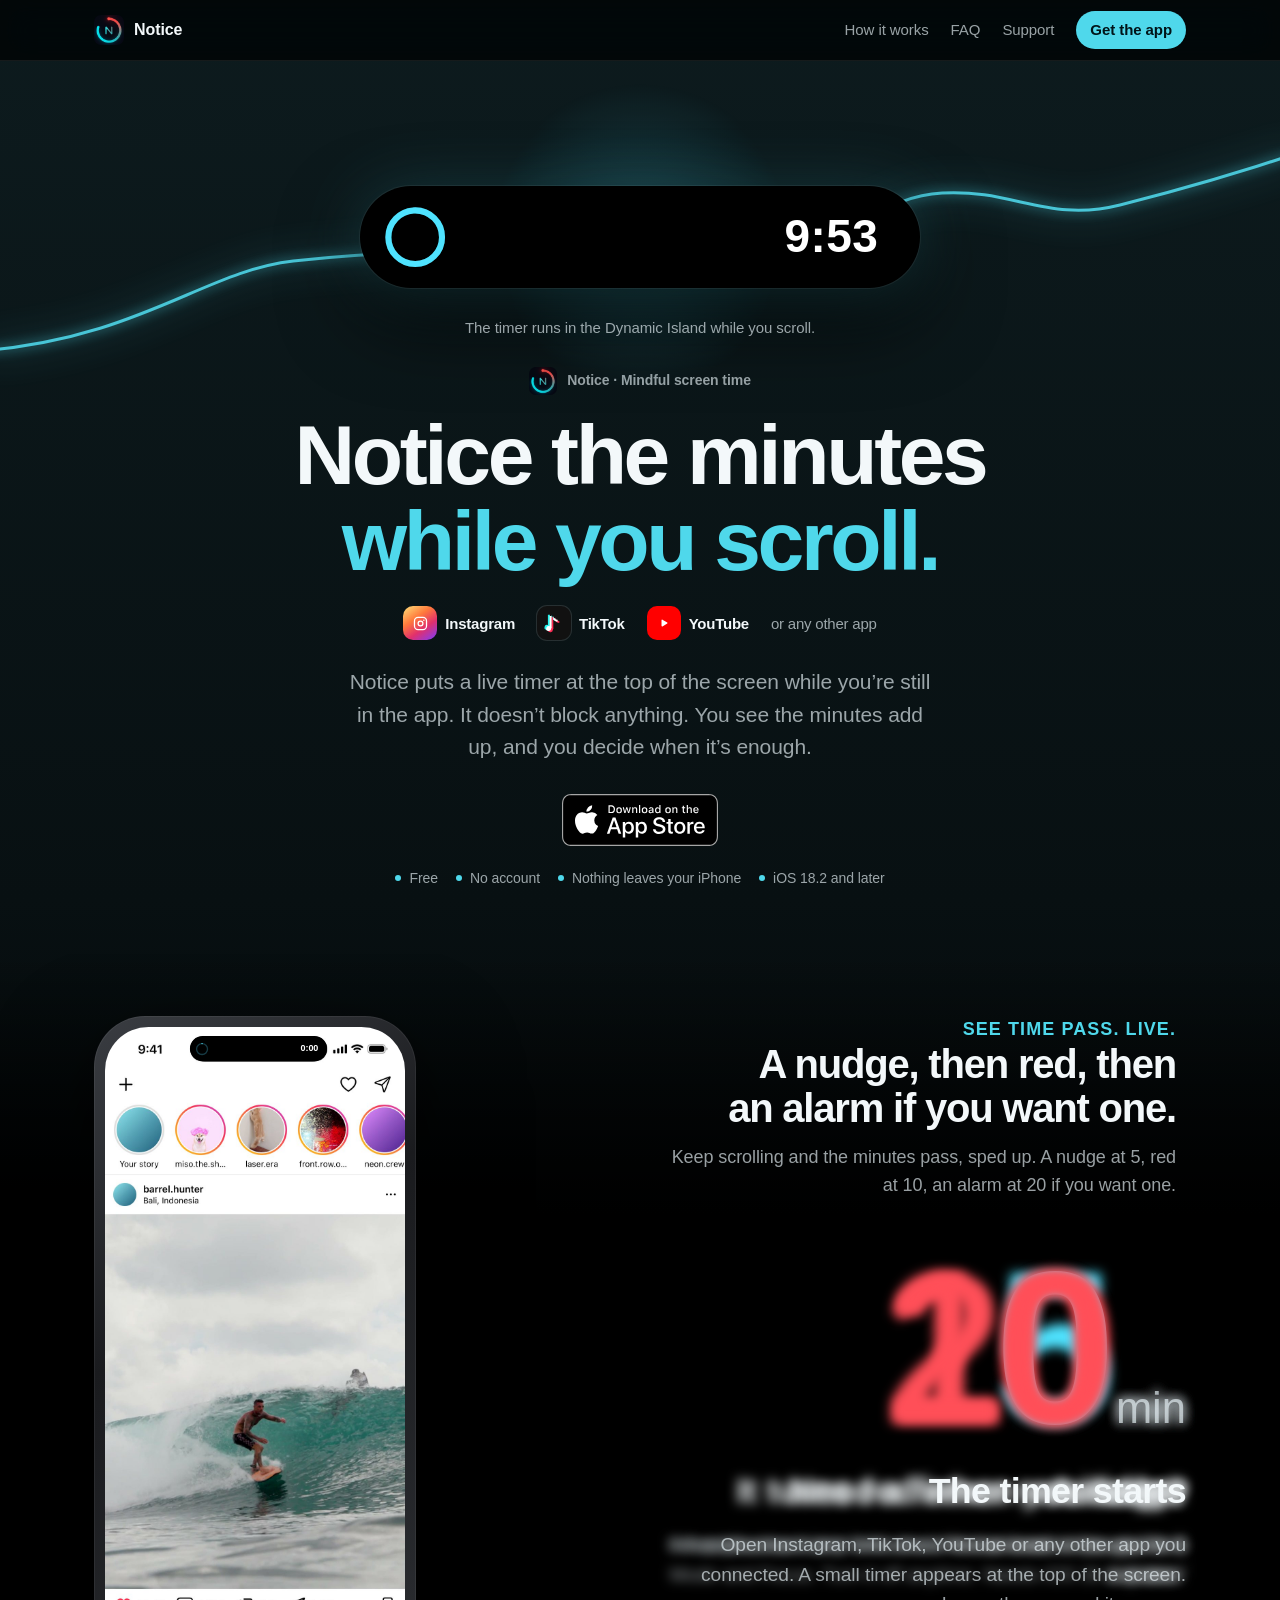
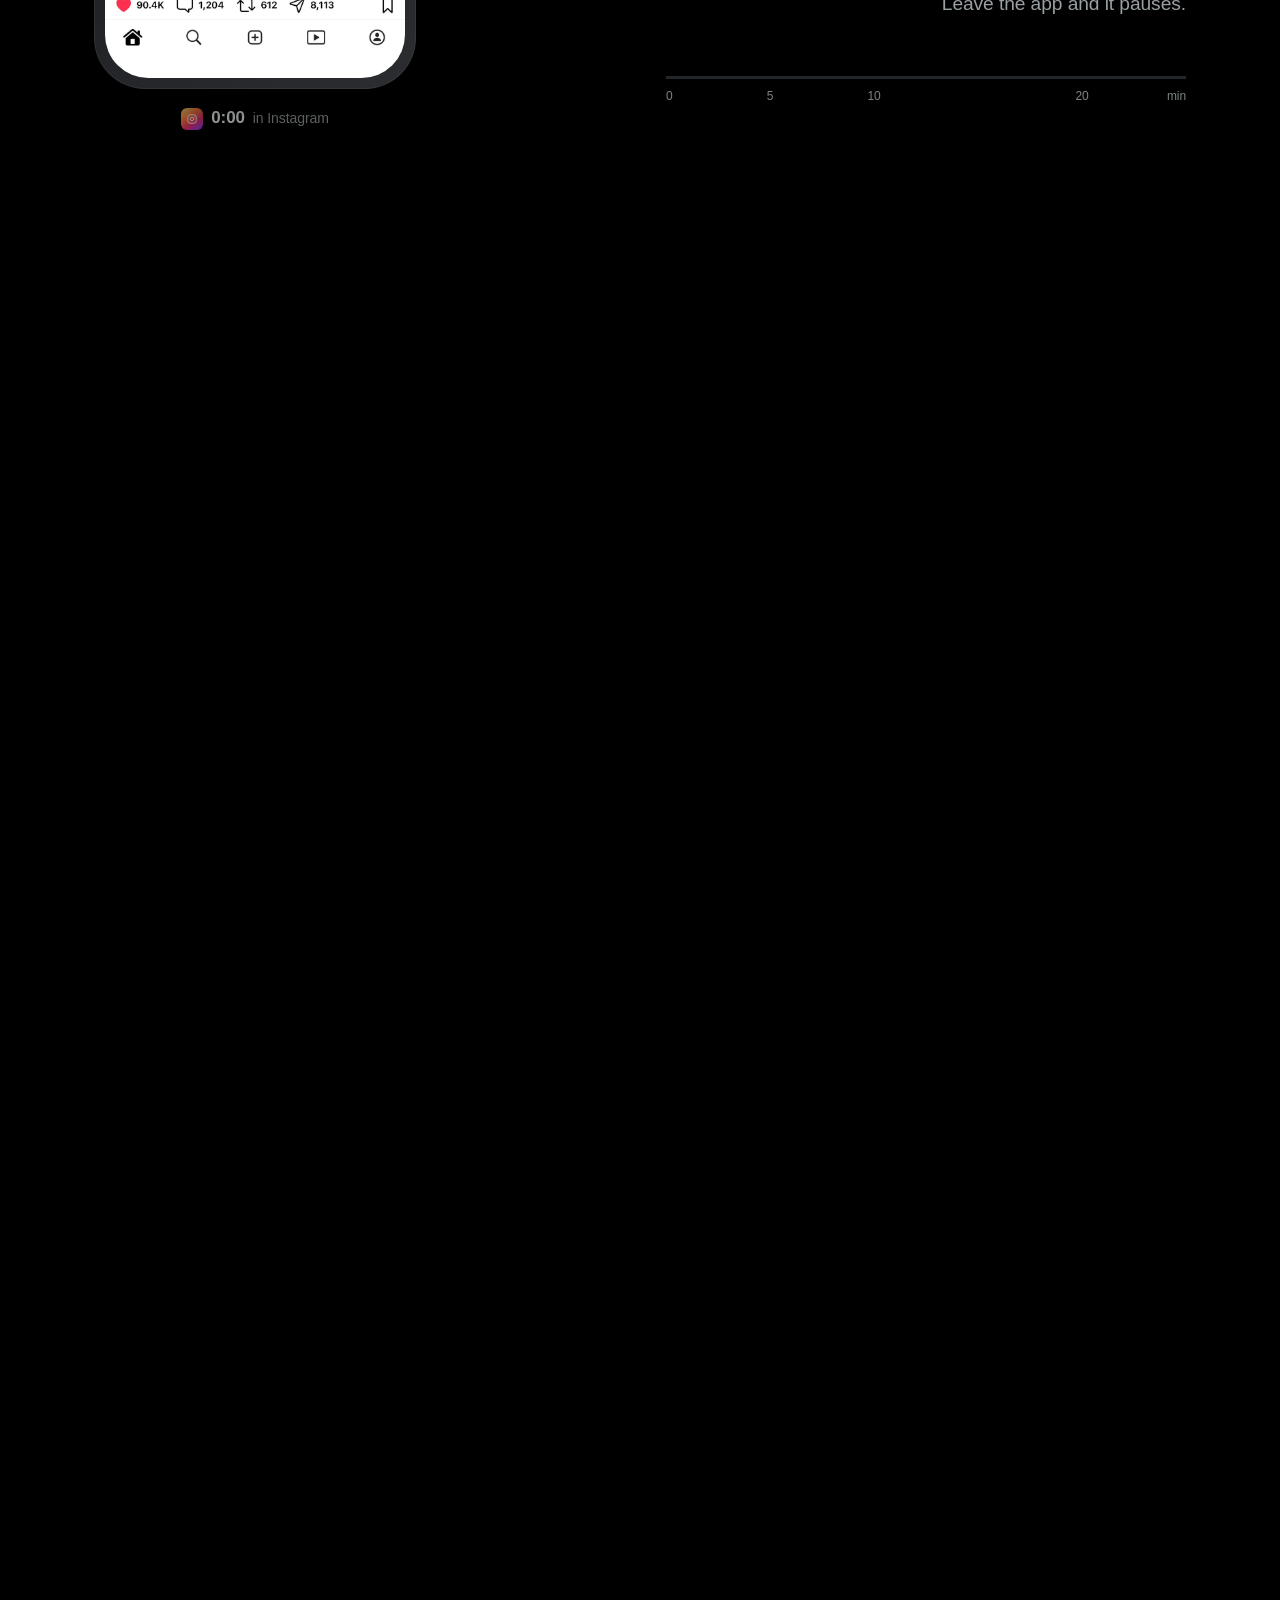
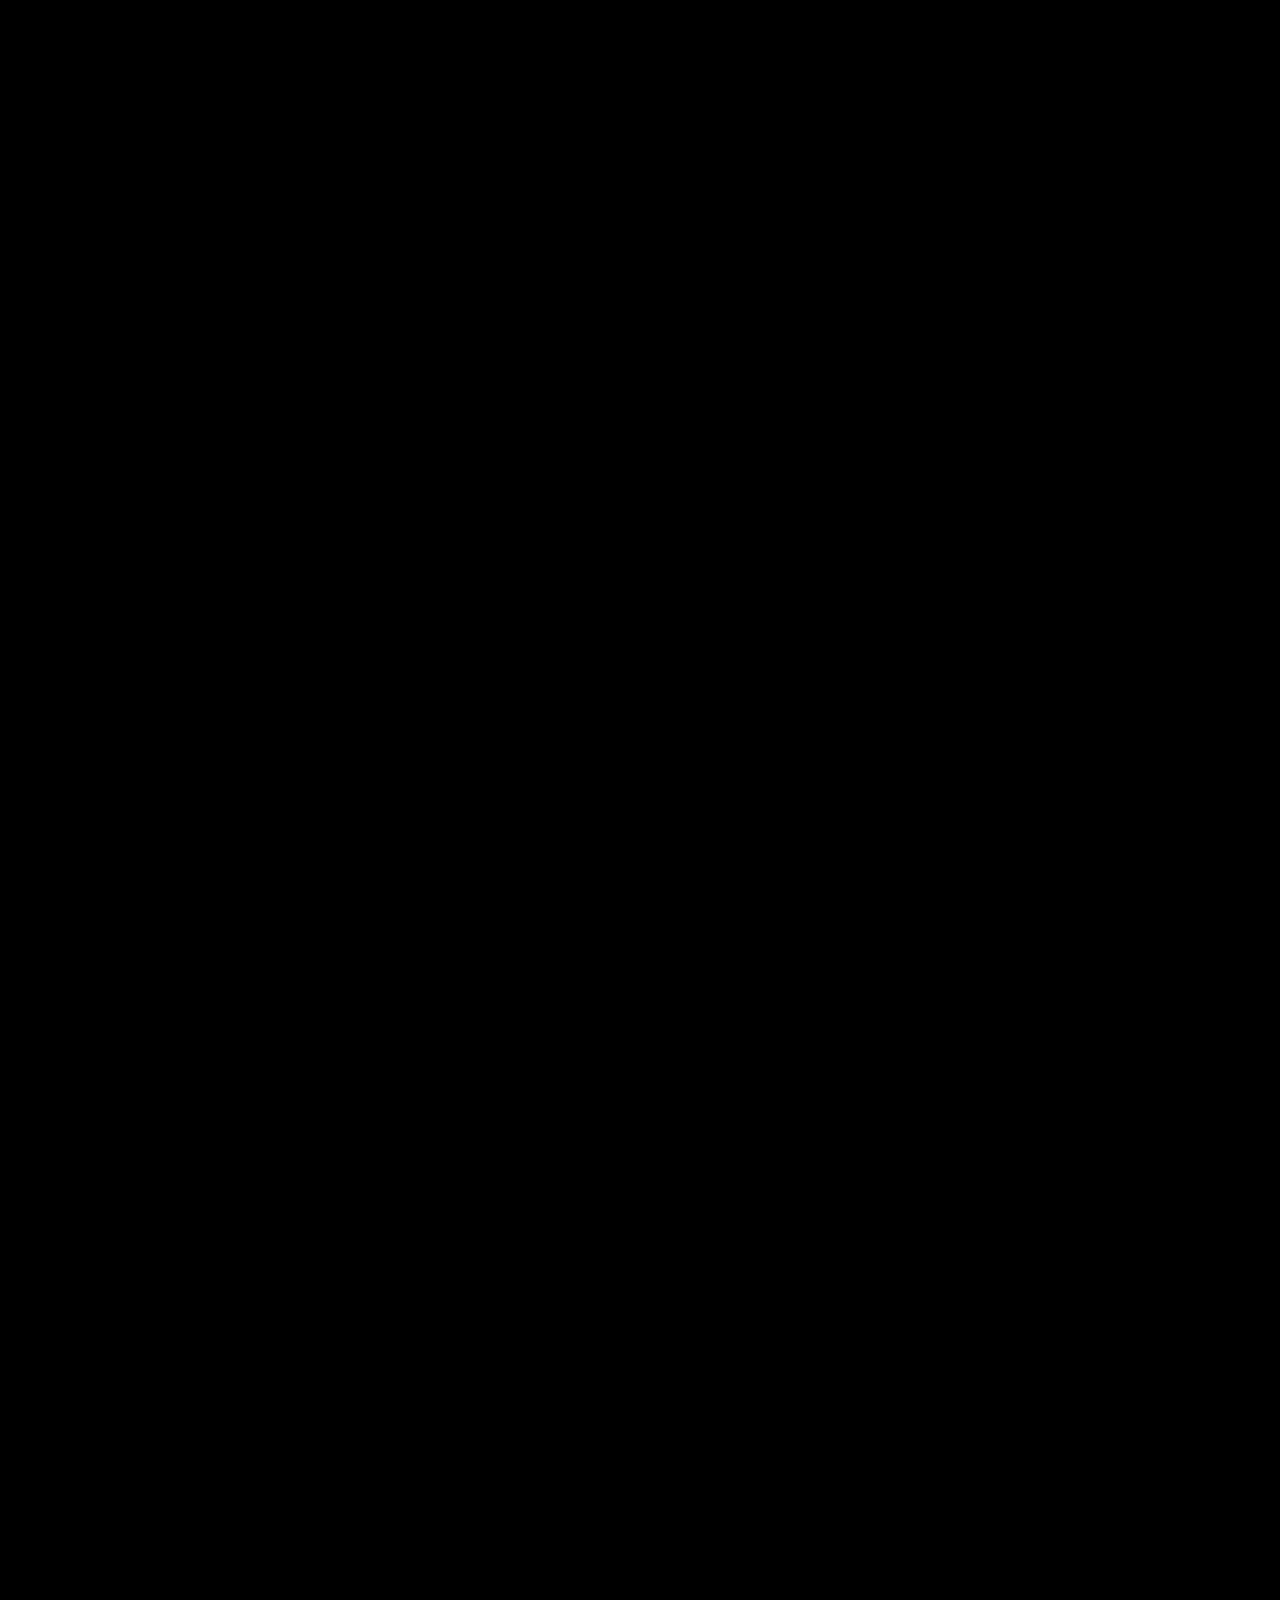
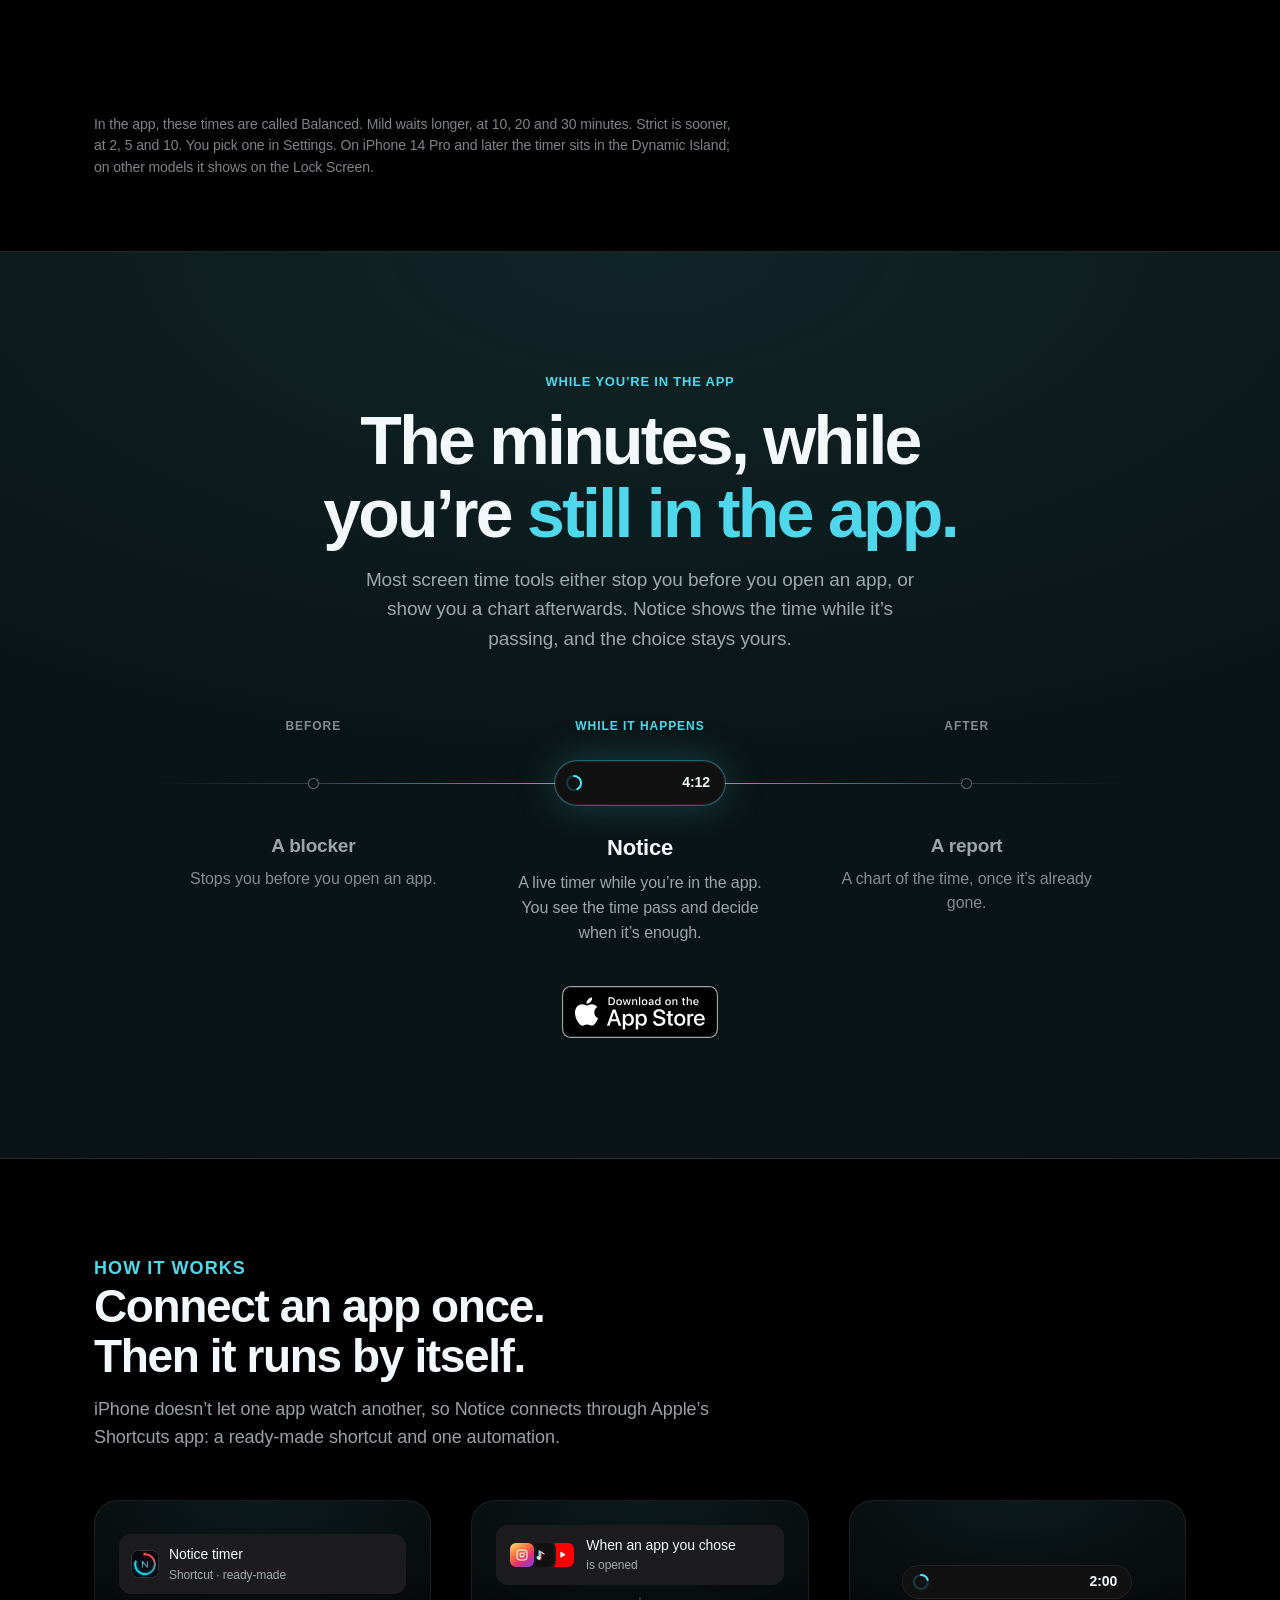
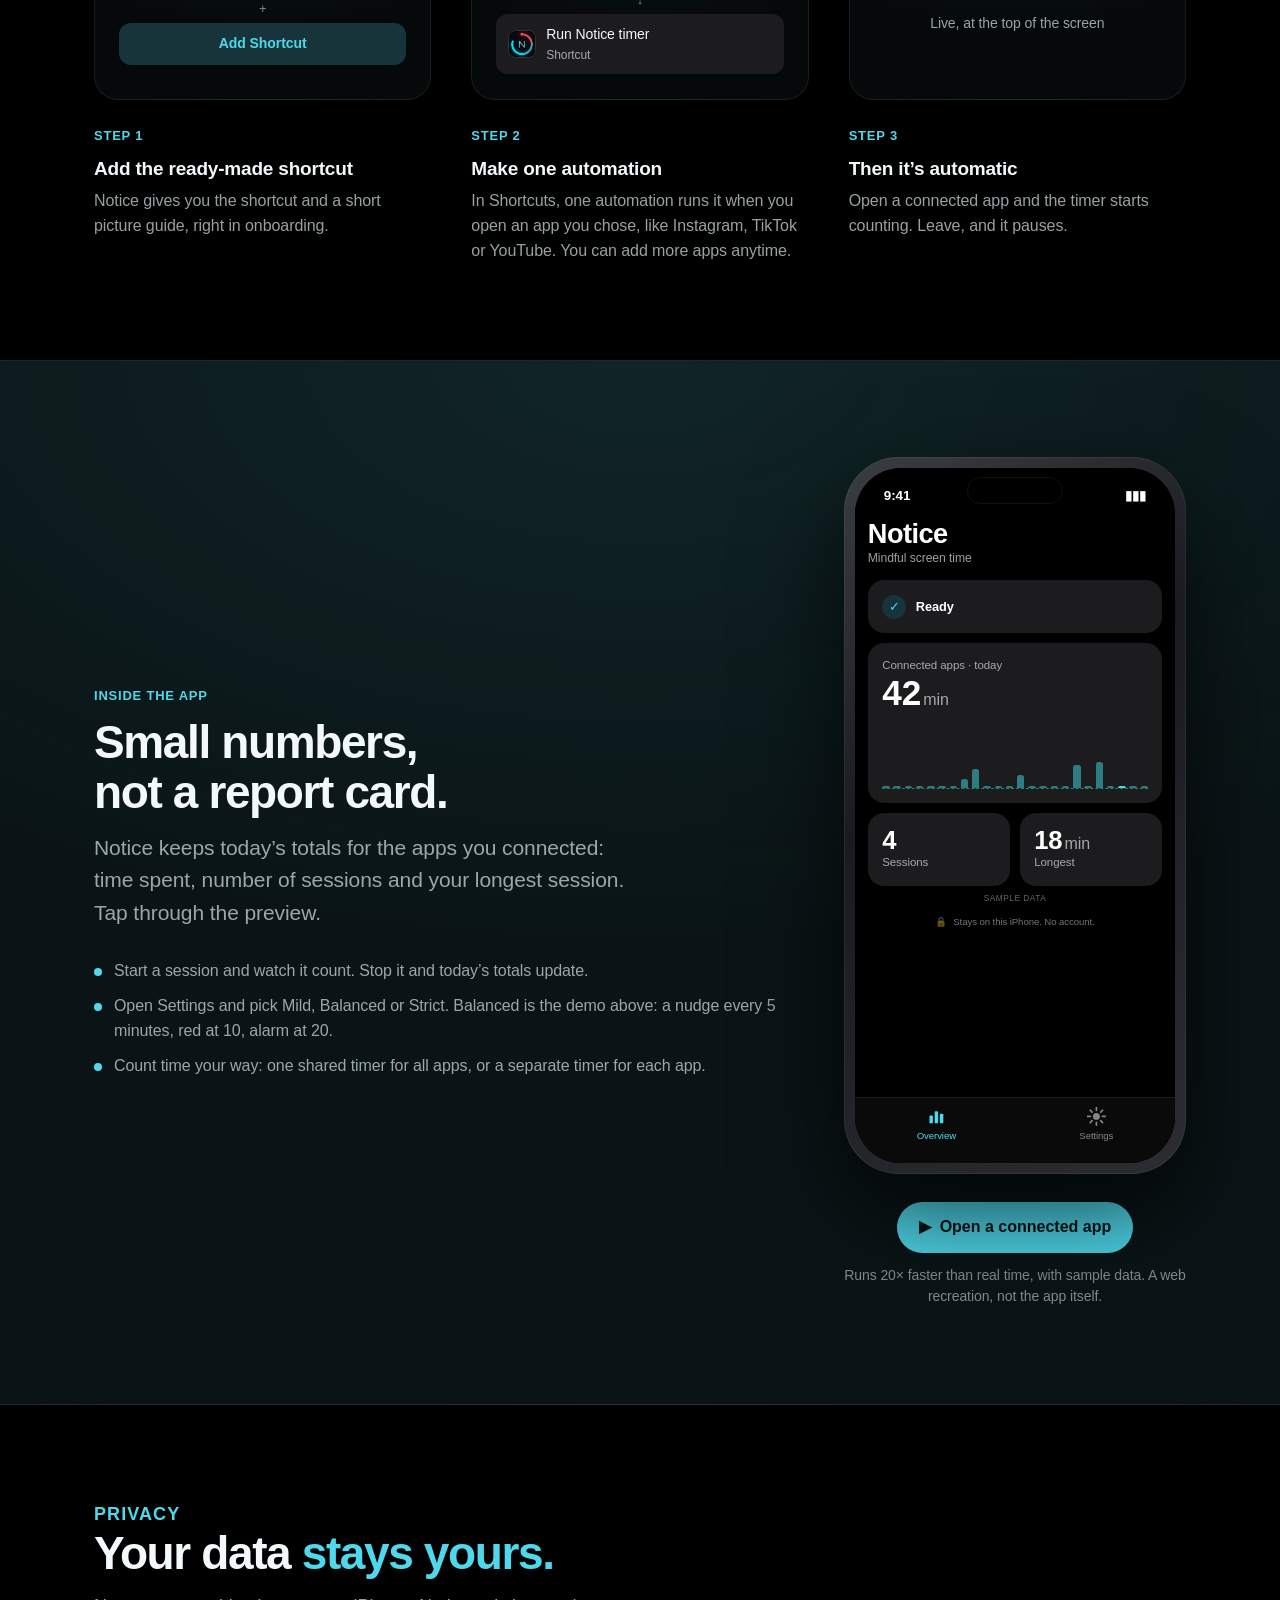
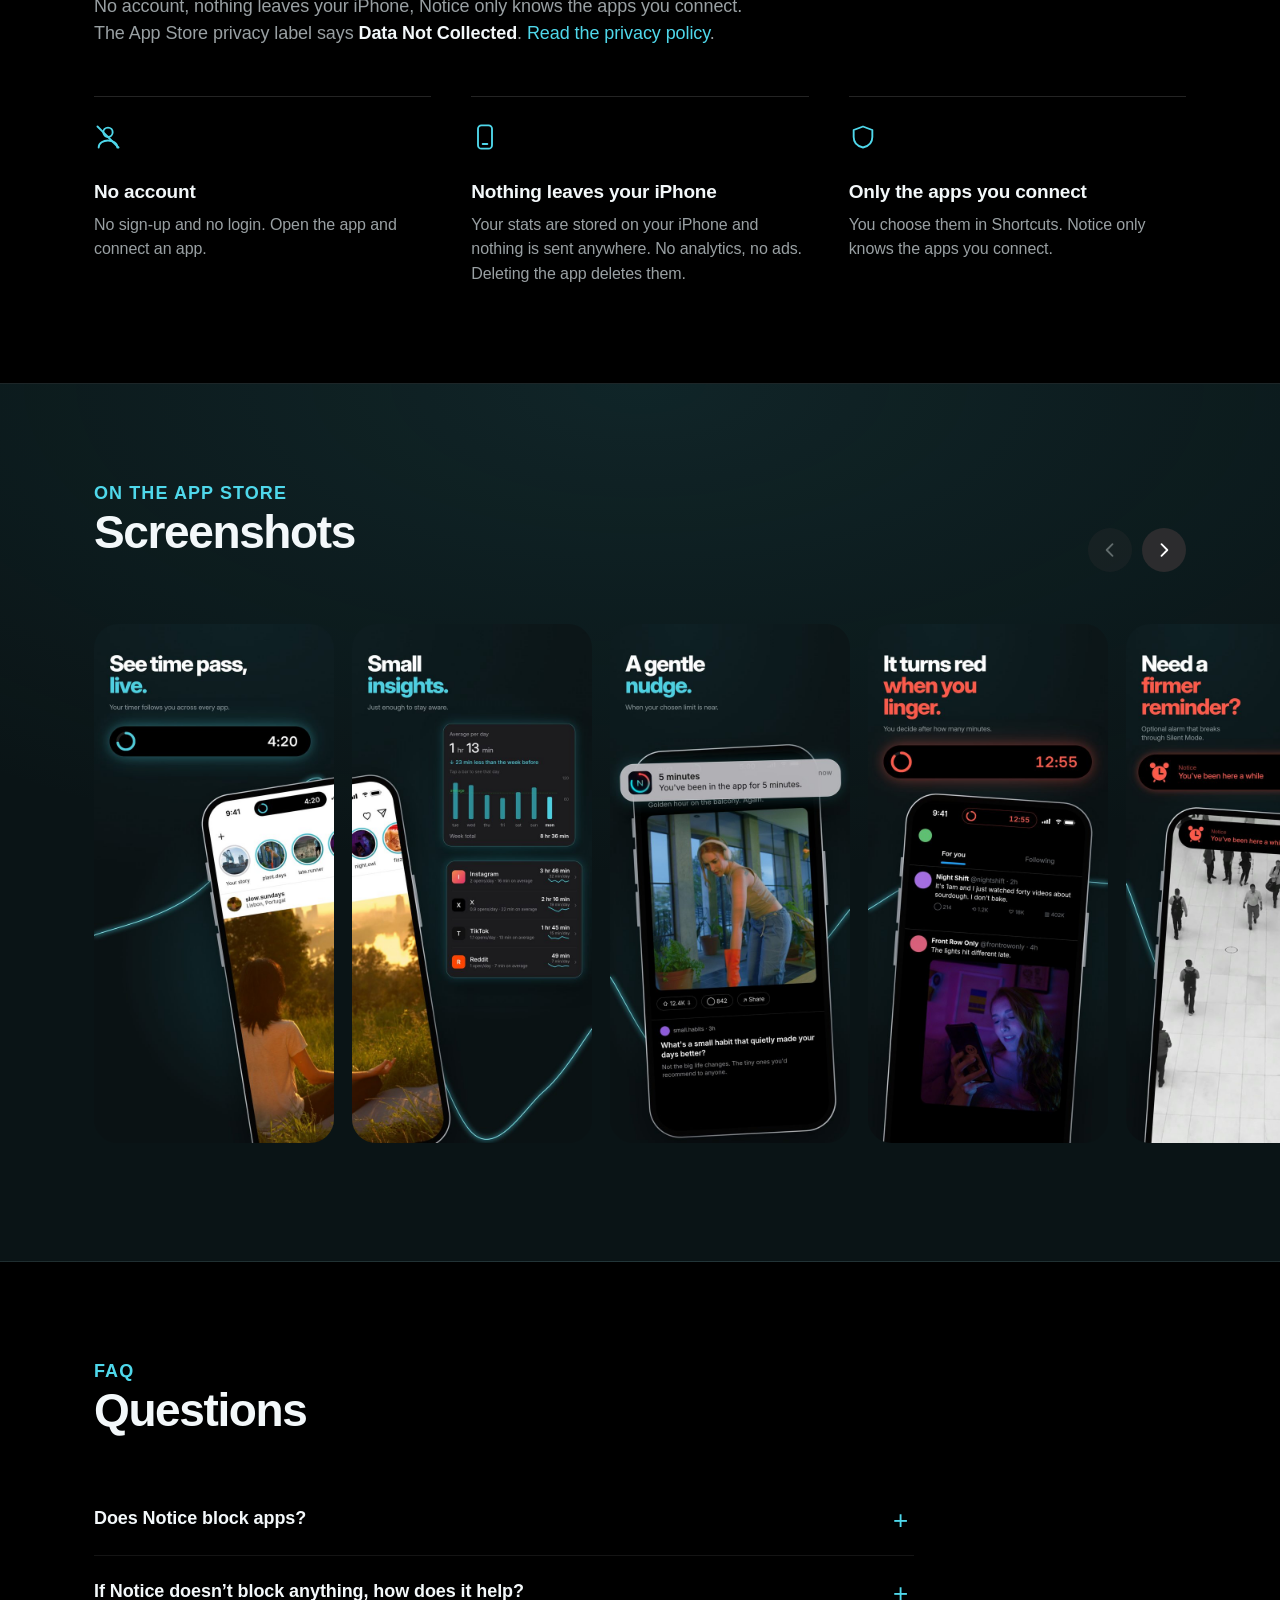
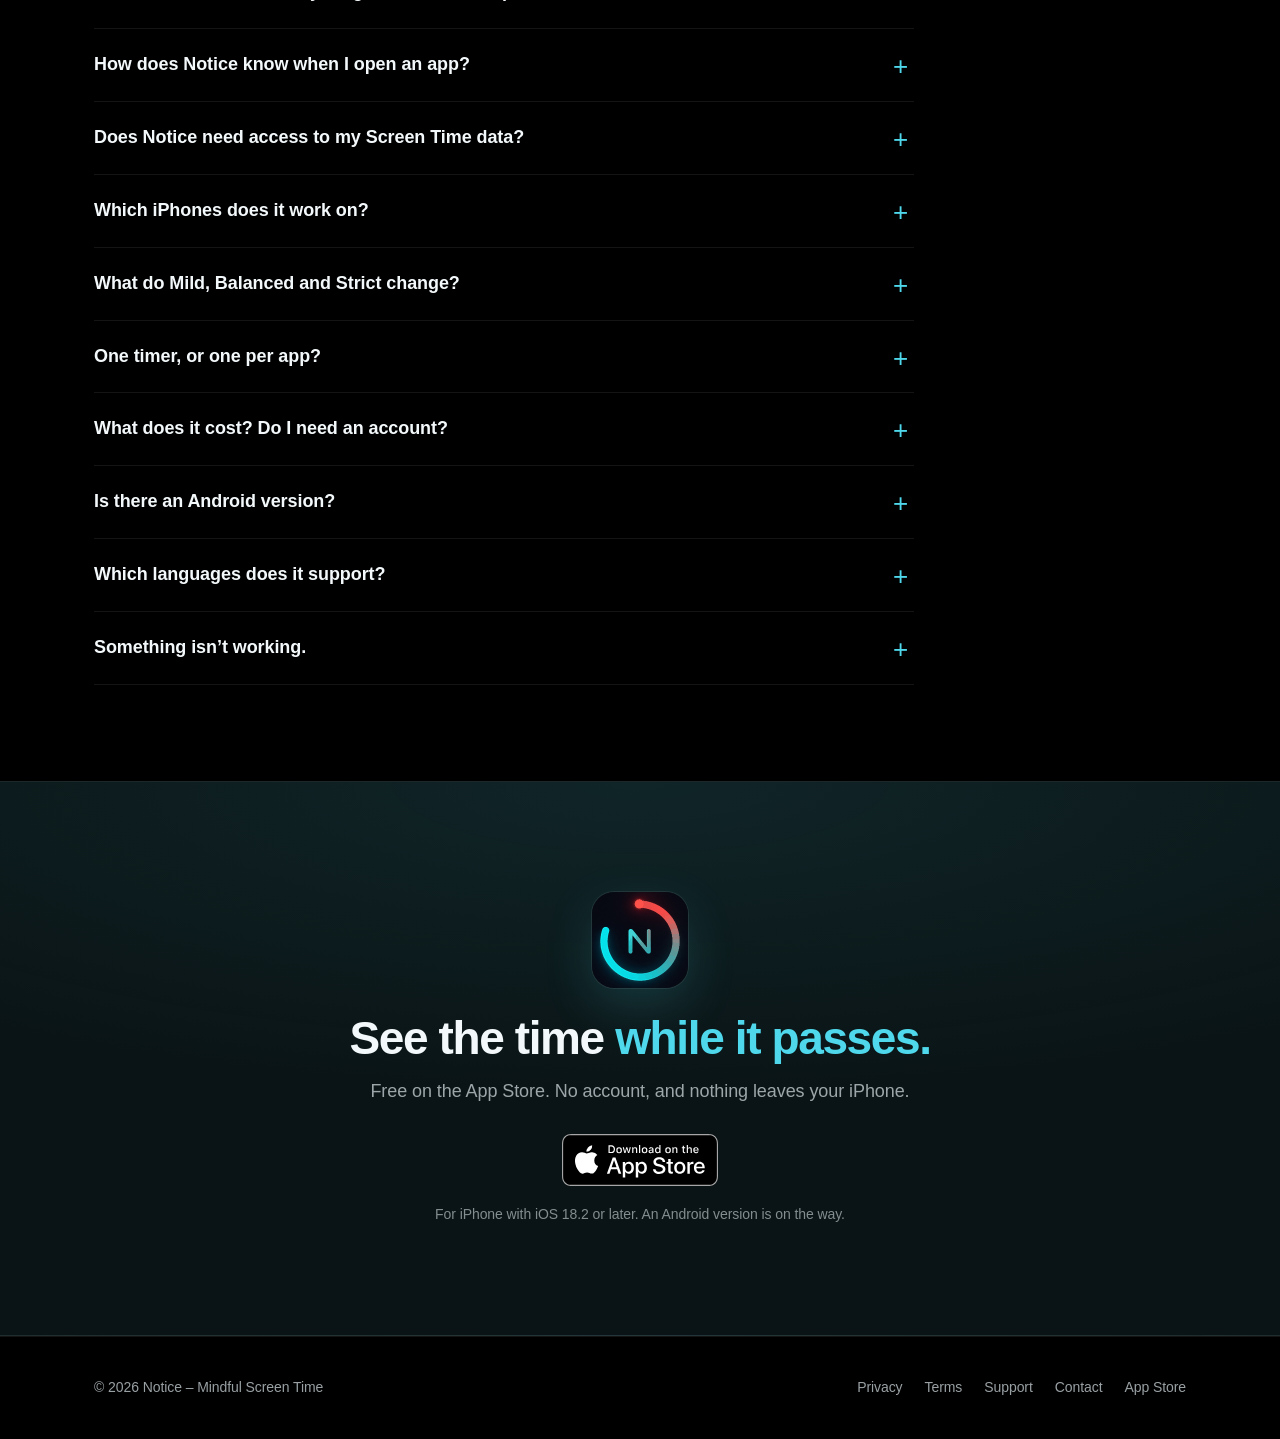
==== commit 16c98829: "Use custom domain noticeapp.app: CNAME, absolute URLs, root-relative 404 links" ====
--- a/index.html
+++ b/index.html
@@ -8,24 +8,24 @@
 <meta name="theme-color" content="#000000">
 <meta name="apple-itunes-app" content="app-id=6794823541">
 <!-- Absolute URLs assume the GitHub Pages address. Change them if you move to a custom domain. -->
-<link rel="canonical" href="https://sardorj.github.io/Notice-Website/">
+<link rel="canonical" href="https://noticeapp.app/">
 <meta property="og:type" content="website">
 <meta property="og:site_name" content="Notice – Mindful Screen Time">
 <meta property="og:title" content="Notice the minutes while you scroll">
 <meta property="og:description" content="A live timer while you scroll Instagram, TikTok, YouTube or any app you connect. Free, no account, nothing leaves your iPhone.">
-<meta property="og:image" content="https://sardorj.github.io/Notice-Website/assets/og-image.png">
+<meta property="og:image" content="https://noticeapp.app/assets/og-image.png">
 <meta property="og:image:width" content="1200"><meta property="og:image:height" content="630">
-<meta property="og:url" content="https://sardorj.github.io/Notice-Website/">
+<meta property="og:url" content="https://noticeapp.app/">
 <meta name="twitter:card" content="summary_large_image">
 <meta name="twitter:title" content="Notice the minutes while you scroll">
 <meta name="twitter:description" content="A live timer while you scroll Instagram, TikTok, YouTube or any app you connect. Free, no account.">
-<meta name="twitter:image" content="https://sardorj.github.io/Notice-Website/assets/og-image.png">
+<meta name="twitter:image" content="https://noticeapp.app/assets/og-image.png">
 <link rel="icon" href="favicon.ico" sizes="any">
 <link rel="icon" type="image/png" sizes="32x32" href="favicon-32.png">
 <link rel="apple-touch-icon" href="apple-touch-icon.png">
 <link rel="stylesheet" href="styles.css">
 <script type="application/ld+json">
-{"@context":"https://schema.org","@type":"MobileApplication","name":"Notice – Mindful Screen Time","description":"A live timer in the Dynamic Island that shows how long you've been scrolling, while you're still in the app. Connect Instagram, TikTok, YouTube or any other app. Free, no account, and nothing leaves your iPhone.","operatingSystem":"iOS 18.2 or later","applicationCategory":"HealthApplication","offers":{"@type":"Offer","price":"0","priceCurrency":"USD"},"downloadUrl":"https://apps.apple.com/app/id6794823541","url":"https://sardorj.github.io/Notice-Website/","image":"https://sardorj.github.io/Notice-Website/assets/icon-512.png","screenshot":"https://sardorj.github.io/Notice-Website/assets/screenshots/01-see-time-pass-live.jpg","inLanguage":["en","sv","es","fr","de","pt","zh-Hans","ru","ar"]}
+{"@context":"https://schema.org","@type":"MobileApplication","name":"Notice – Mindful Screen Time","description":"A live timer in the Dynamic Island that shows how long you've been scrolling, while you're still in the app. Connect Instagram, TikTok, YouTube or any other app. Free, no account, and nothing leaves your iPhone.","operatingSystem":"iOS 18.2 or later","applicationCategory":"HealthApplication","offers":{"@type":"Offer","price":"0","priceCurrency":"USD"},"downloadUrl":"https://apps.apple.com/app/id6794823541","url":"https://noticeapp.app/","image":"https://noticeapp.app/assets/icon-512.png","screenshot":"https://noticeapp.app/assets/screenshots/01-see-time-pass-live.jpg","inLanguage":["en","sv","es","fr","de","pt","zh-Hans","ru","ar"]}
 </script>
 <script type="application/ld+json">
 {"@context":"https://schema.org","@type":"FAQPage","mainEntity":[
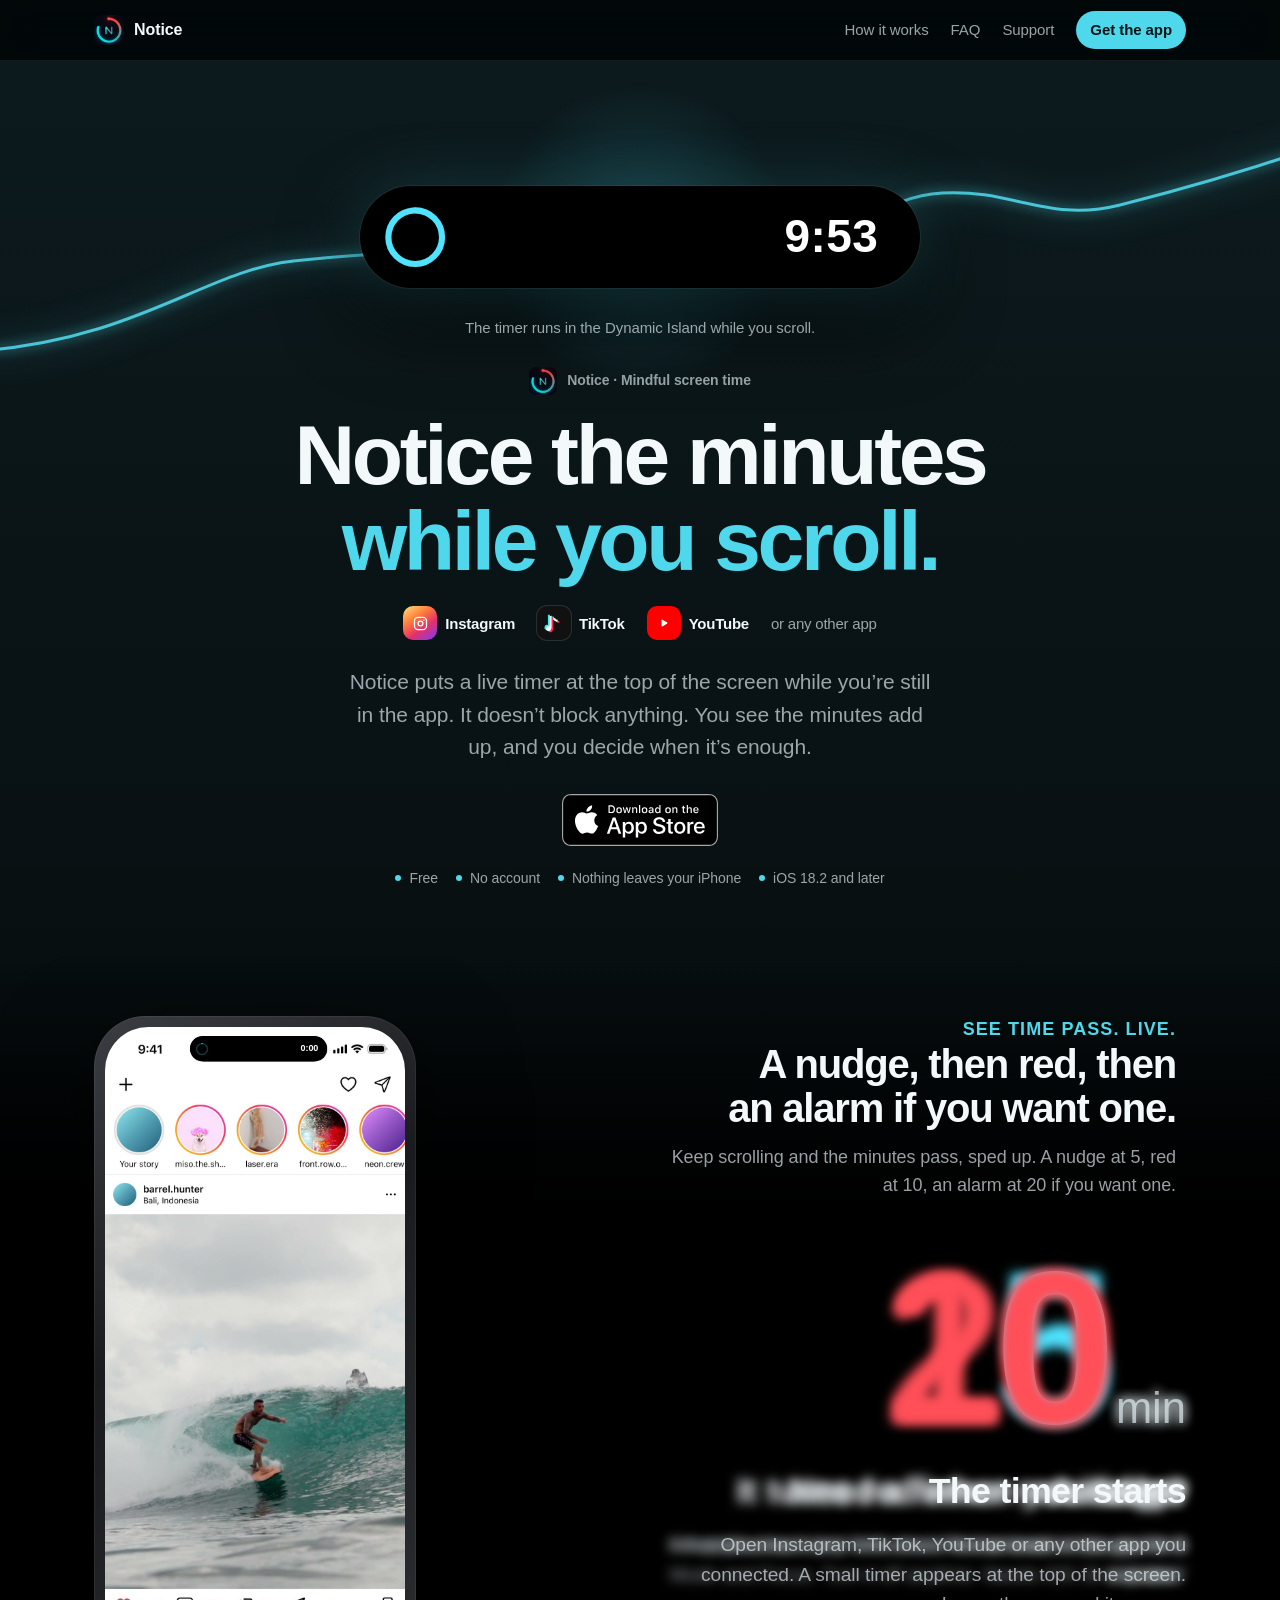
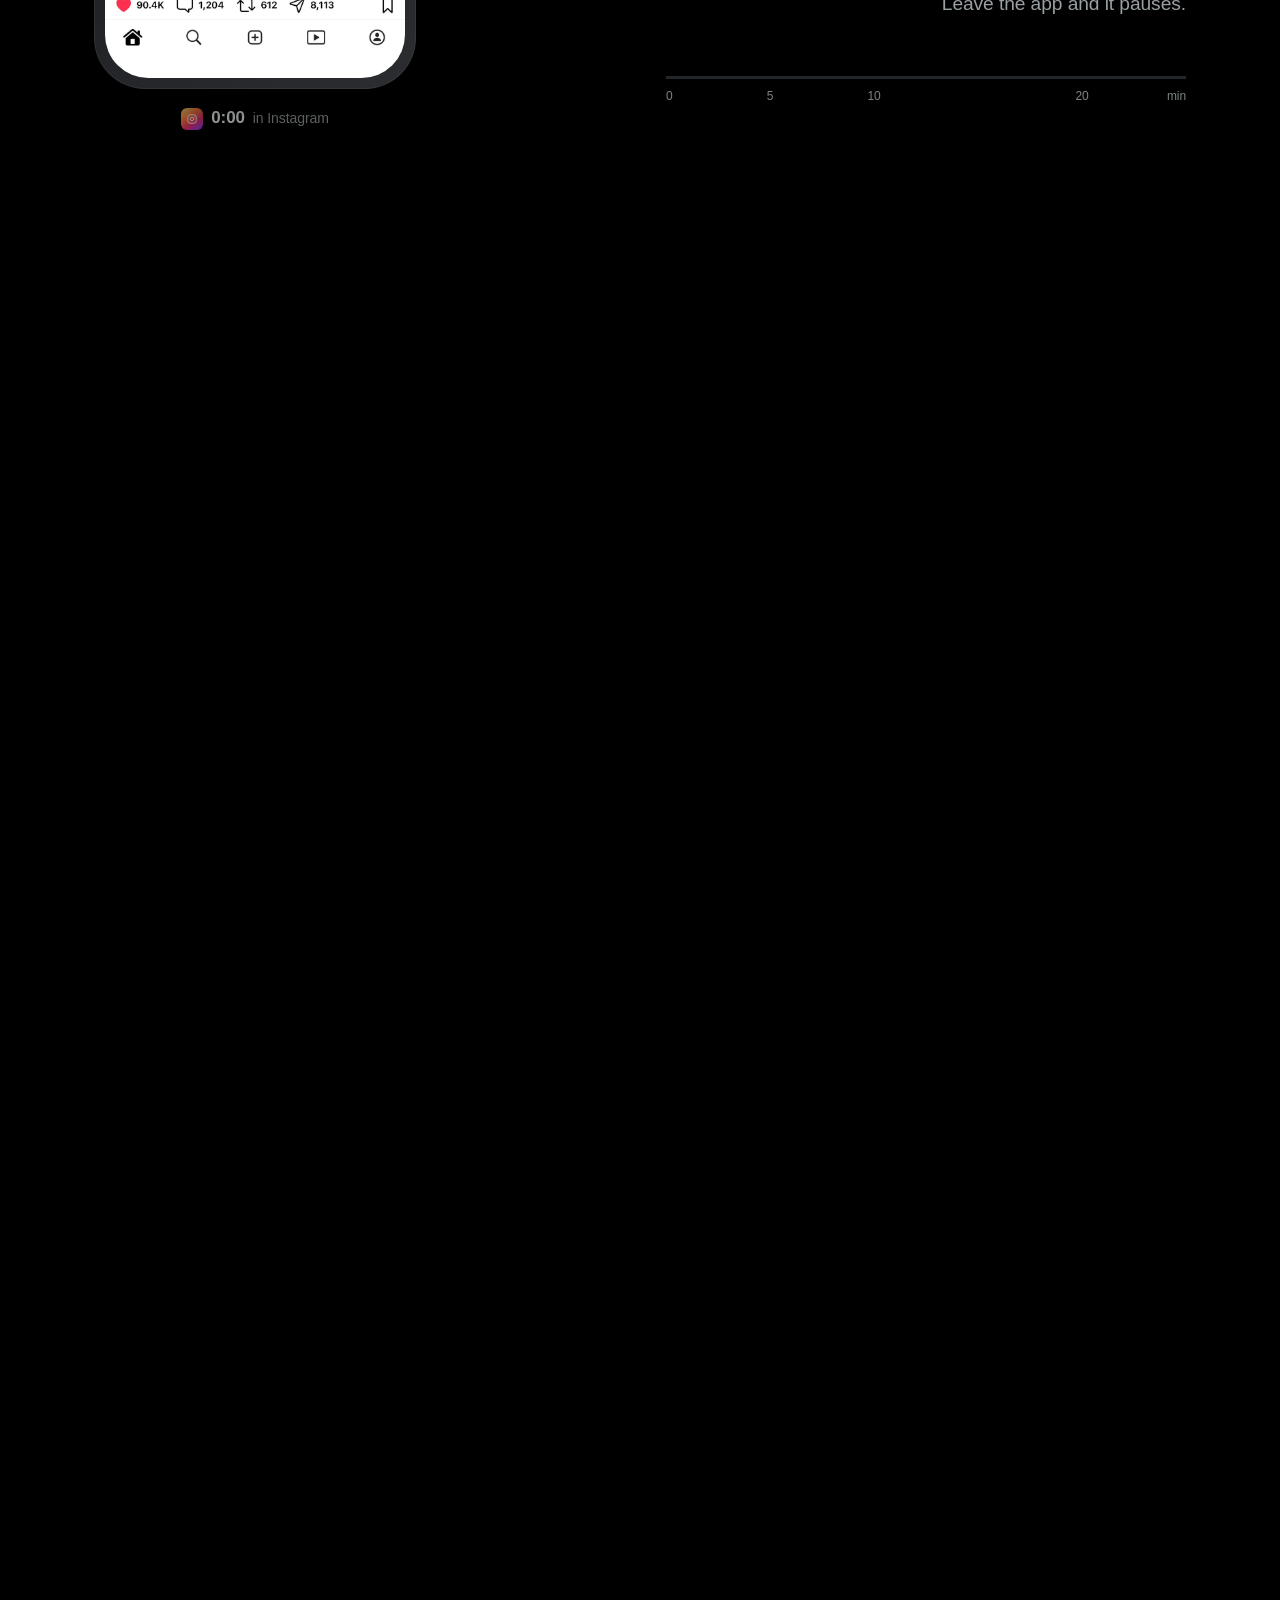
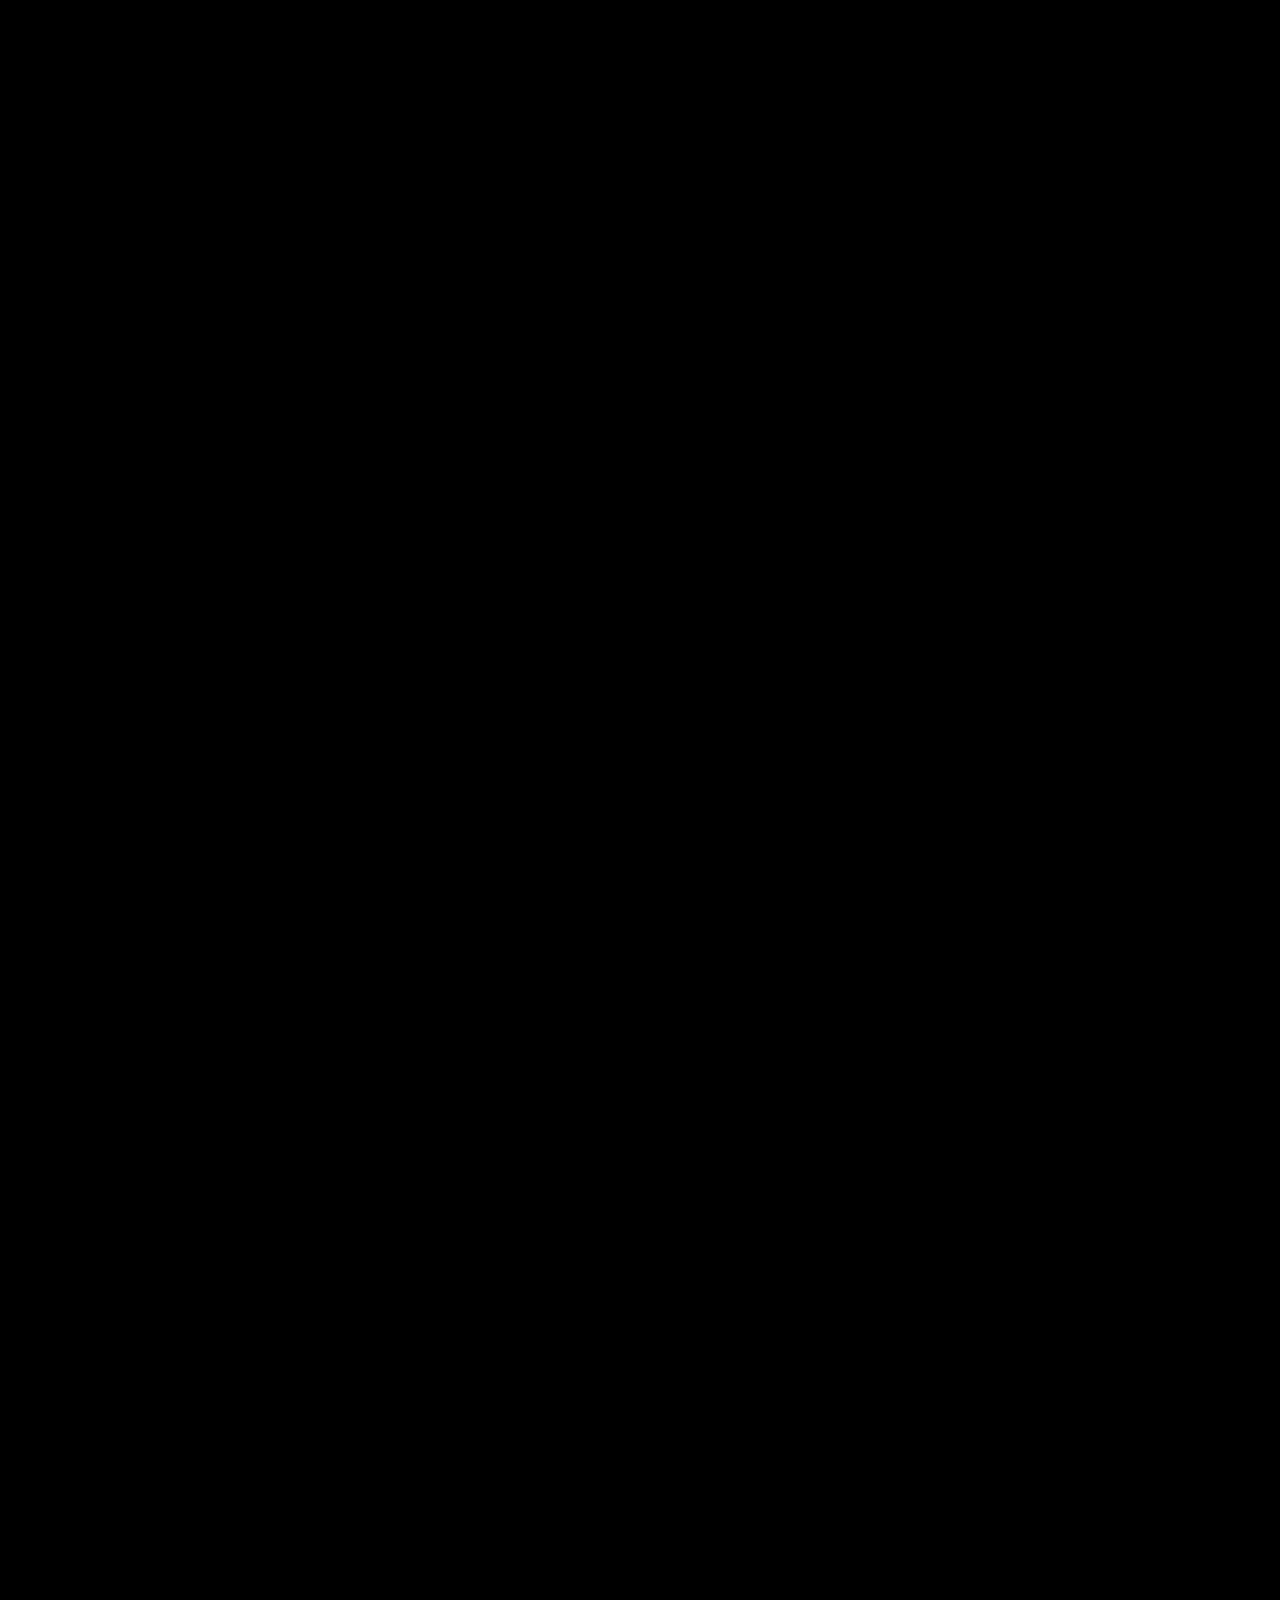
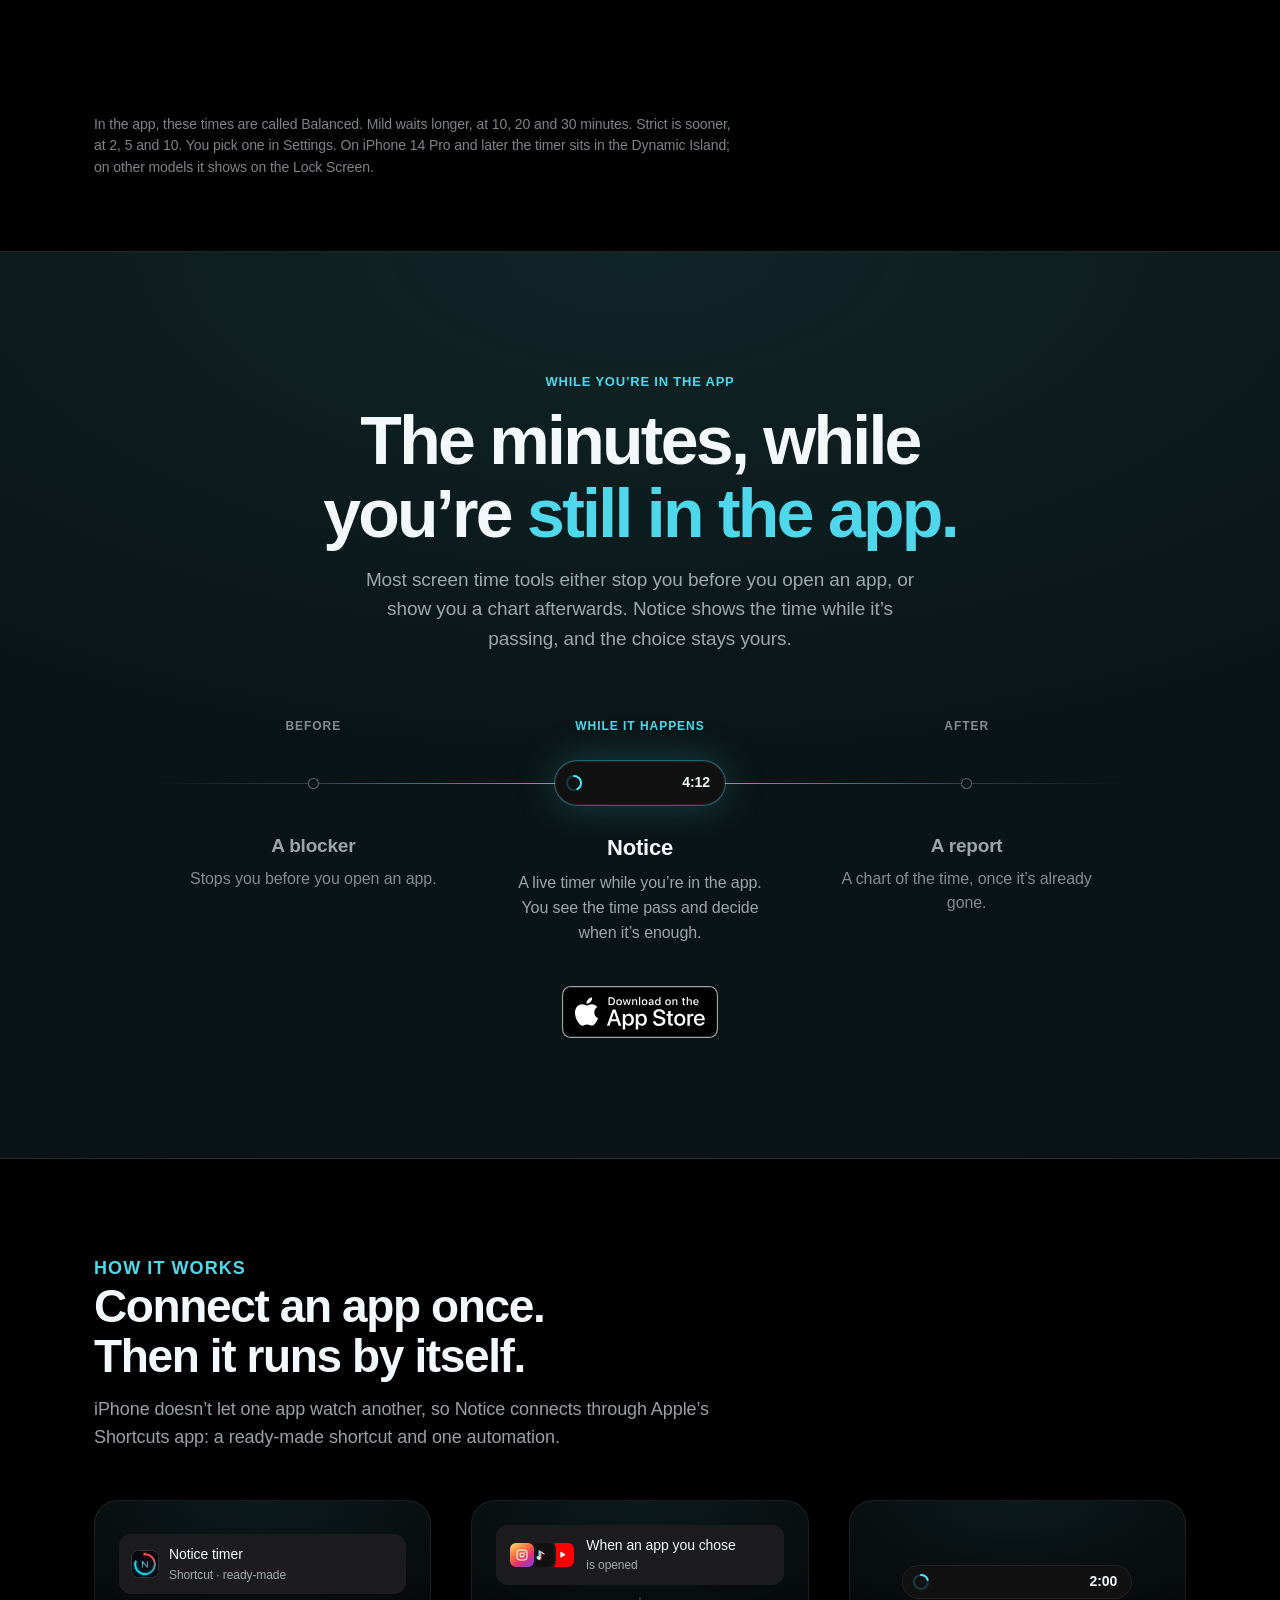
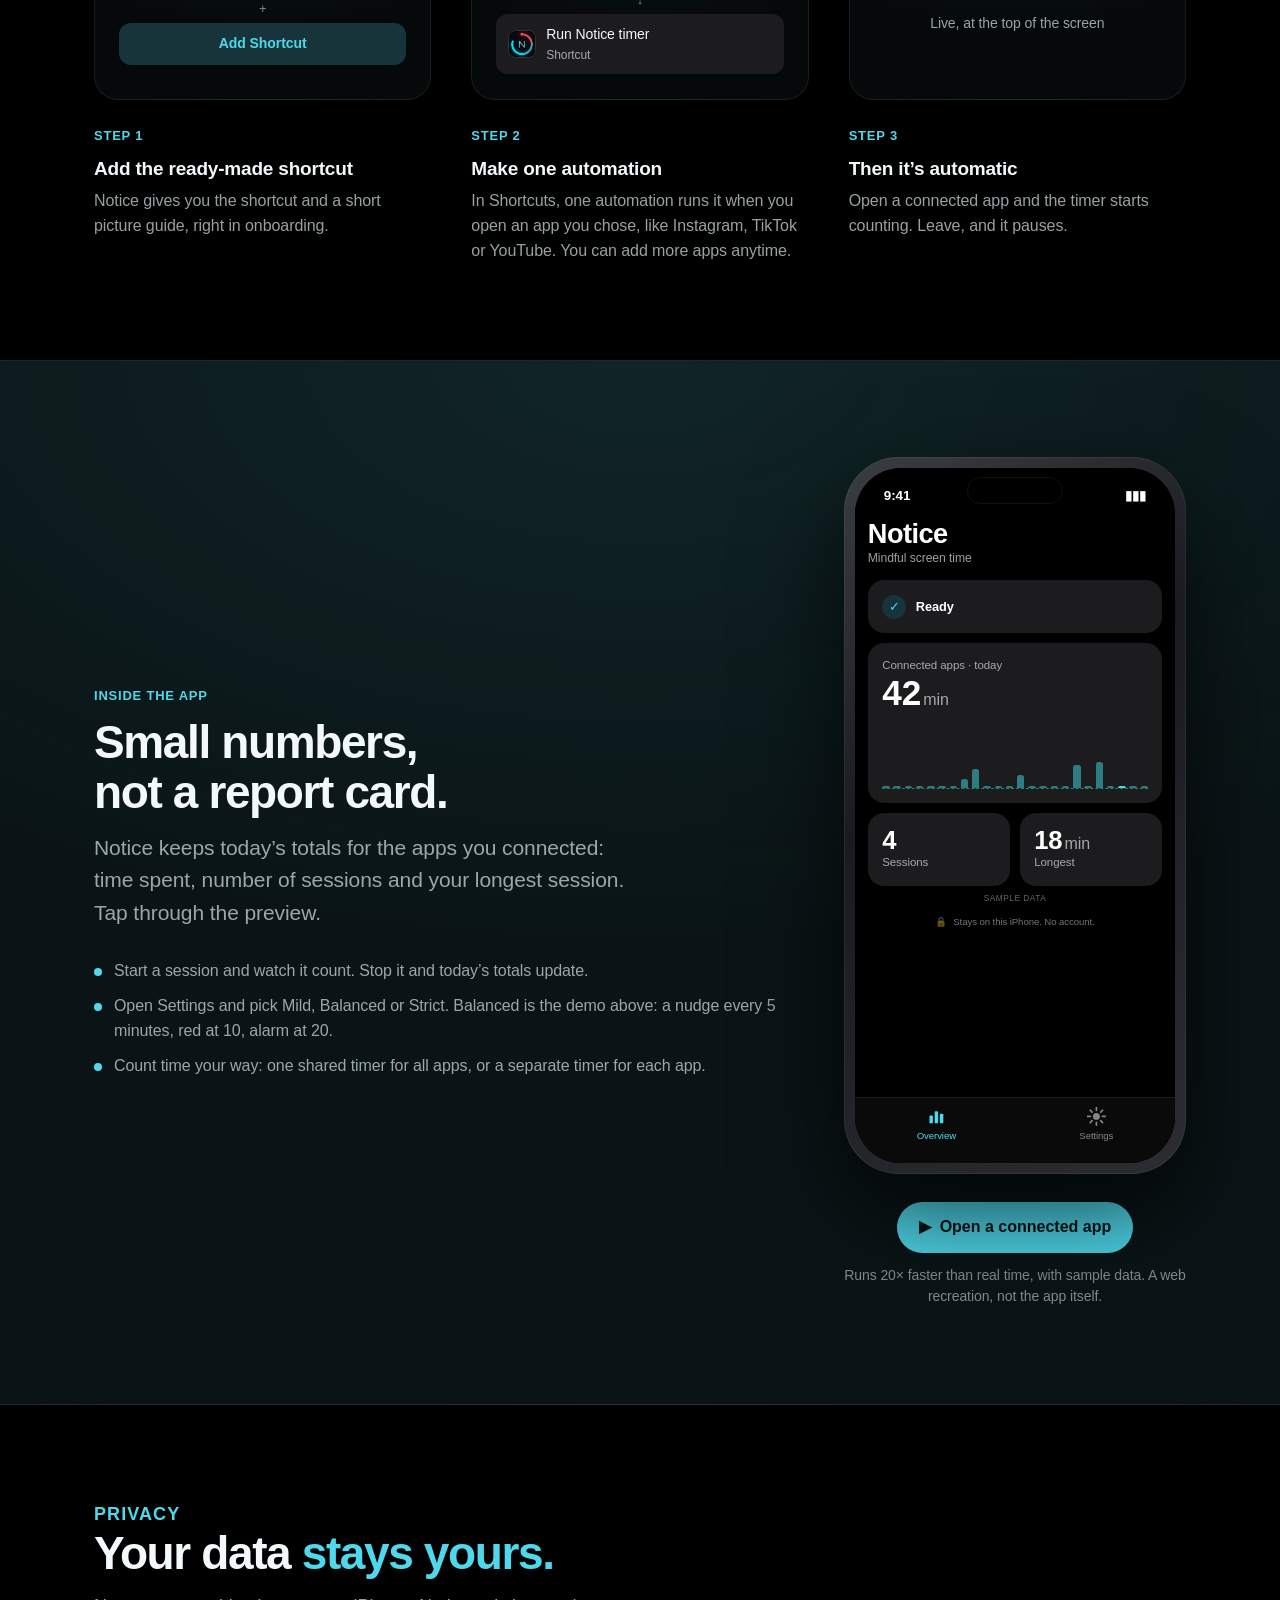
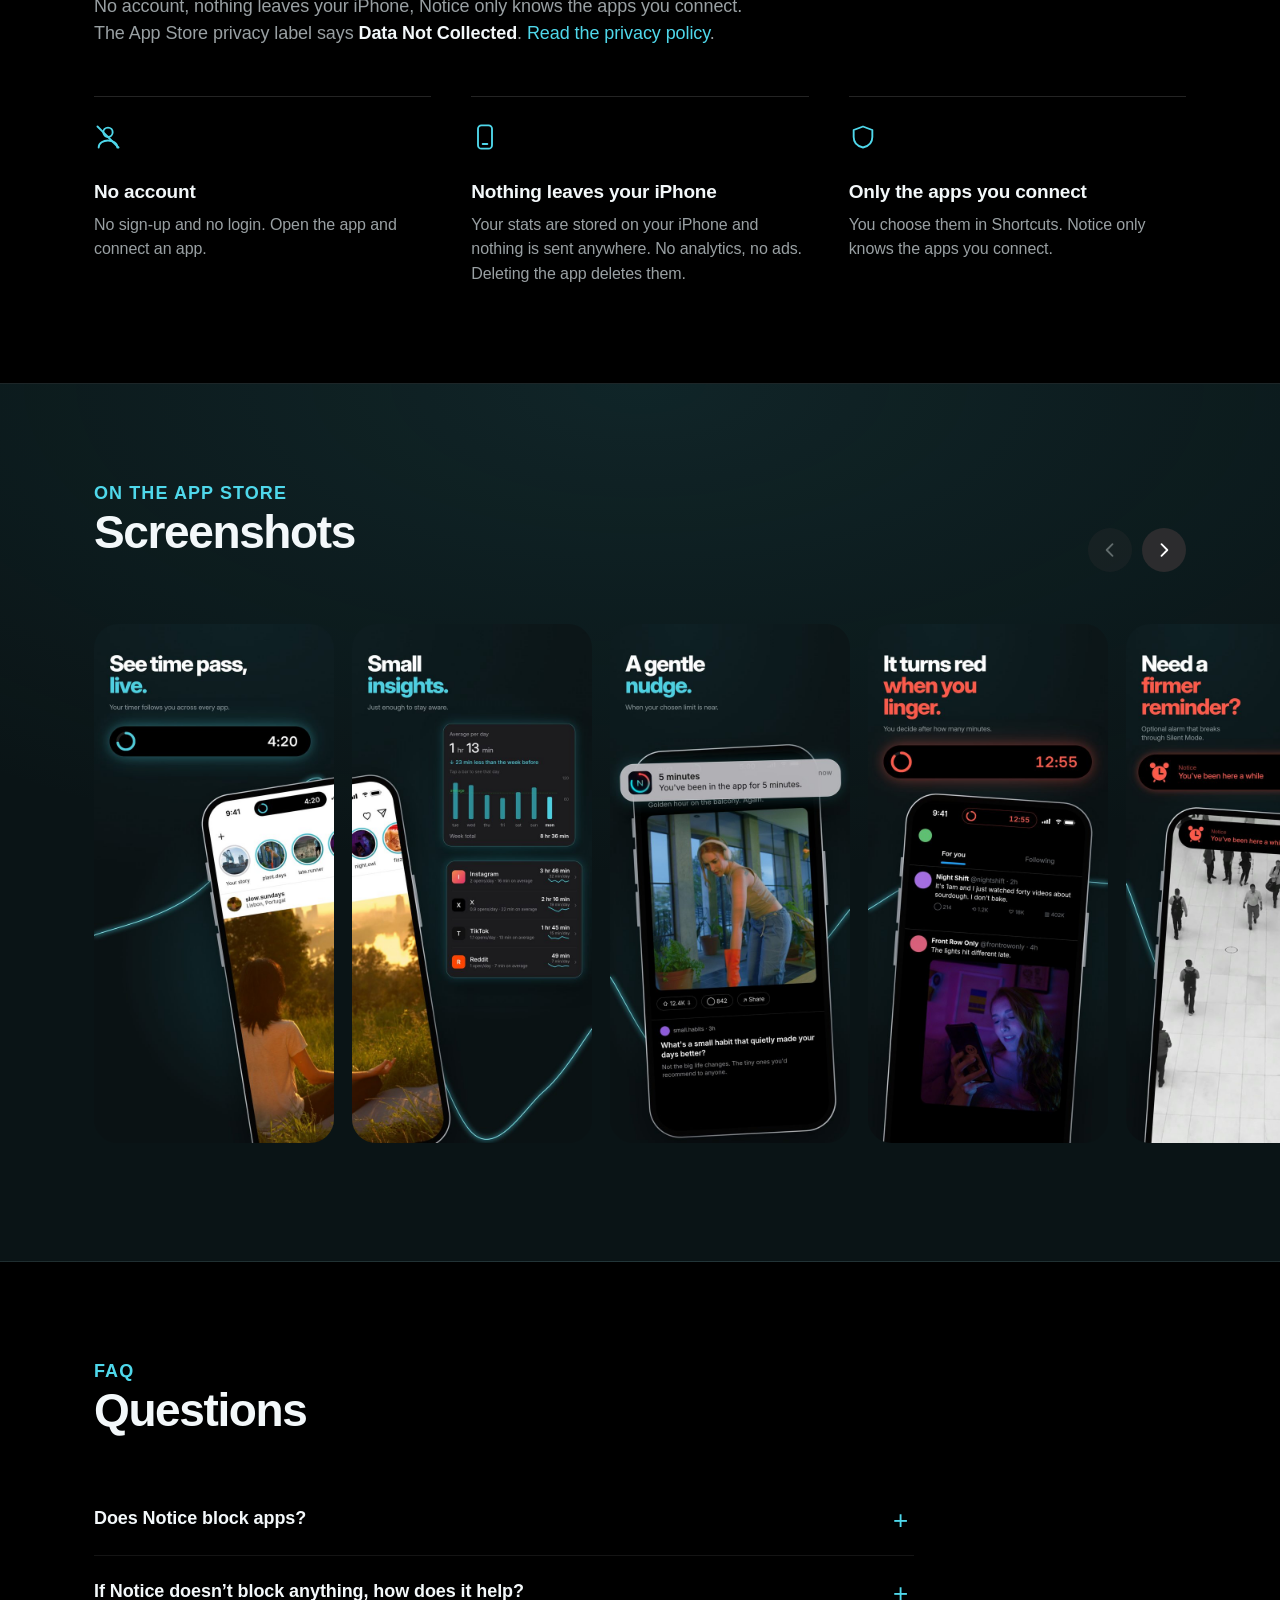
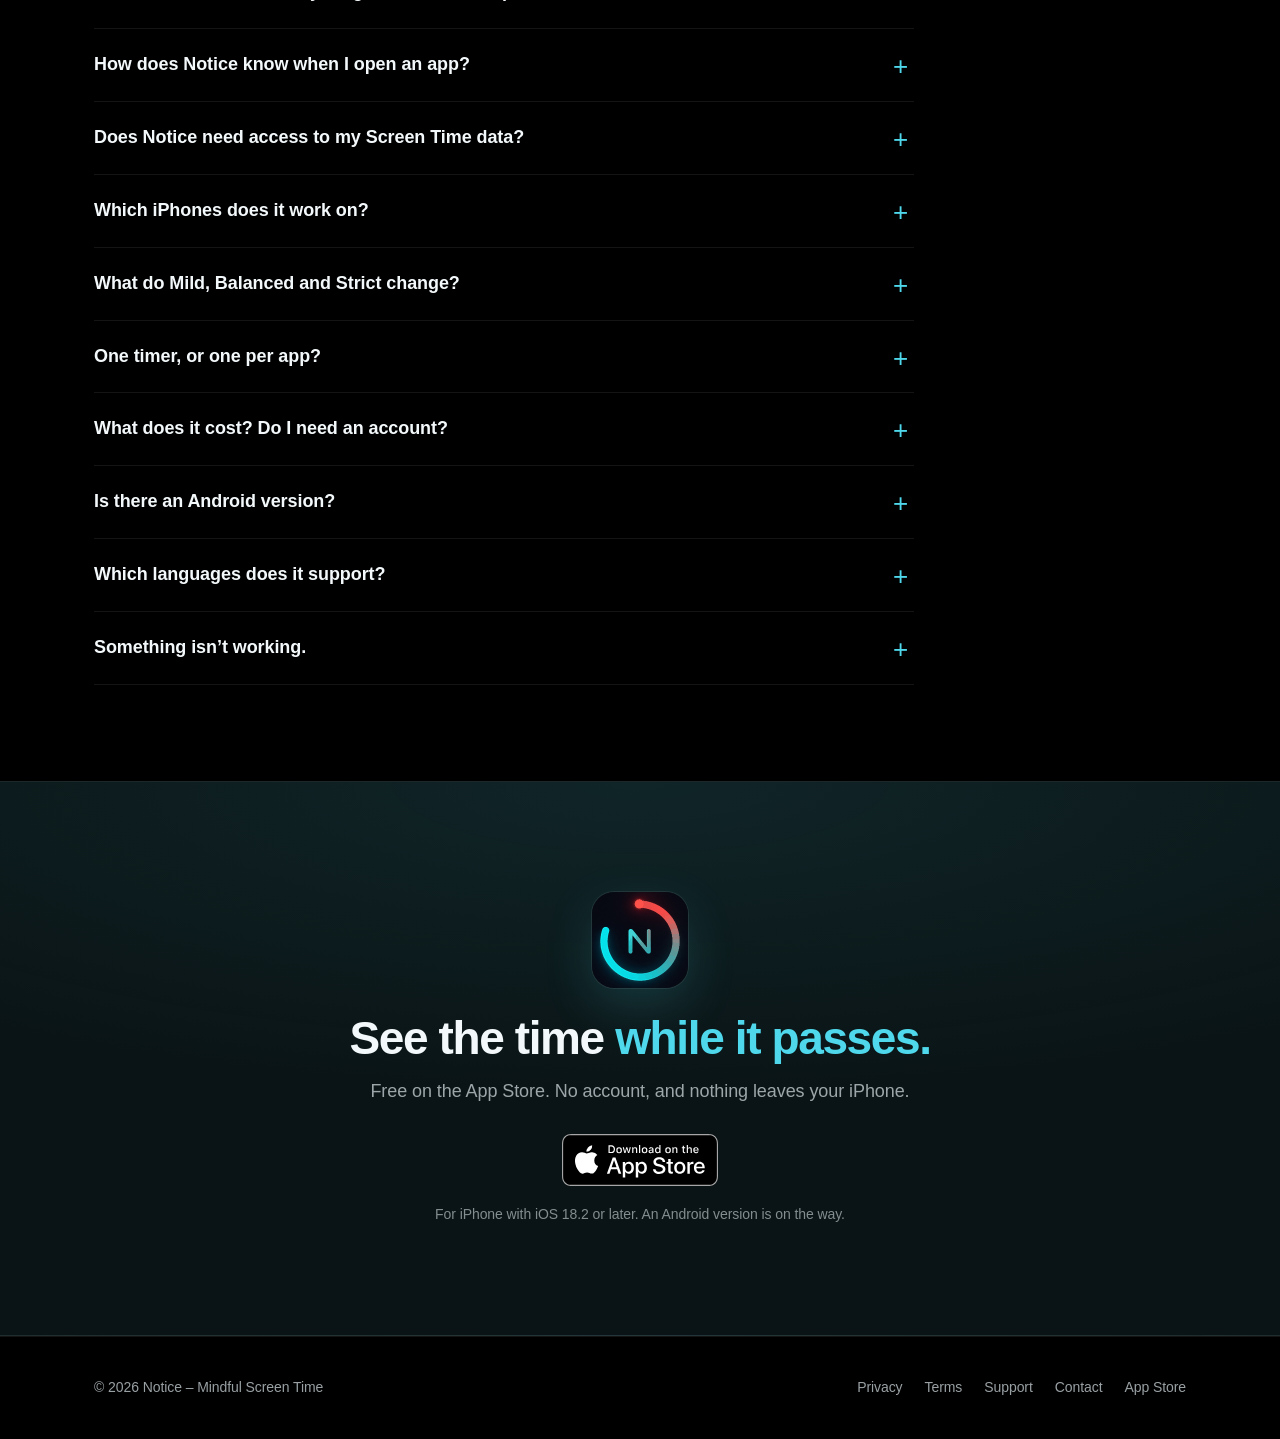
==== commit 2fbf457c: "Add GoatCounter page-view counting to public HTML pages Embed the official async count script on eve" ====
--- a/index.html
+++ b/index.html
@@ -378,5 +378,7 @@
   </div>
 </footer>
 <script src="app.js"></script>
+<script data-goatcounter="https://noticeapp.goatcounter.com/count"
+        async src="https://gc.zgo.at/count.js"></script>
 </body>
 </html>
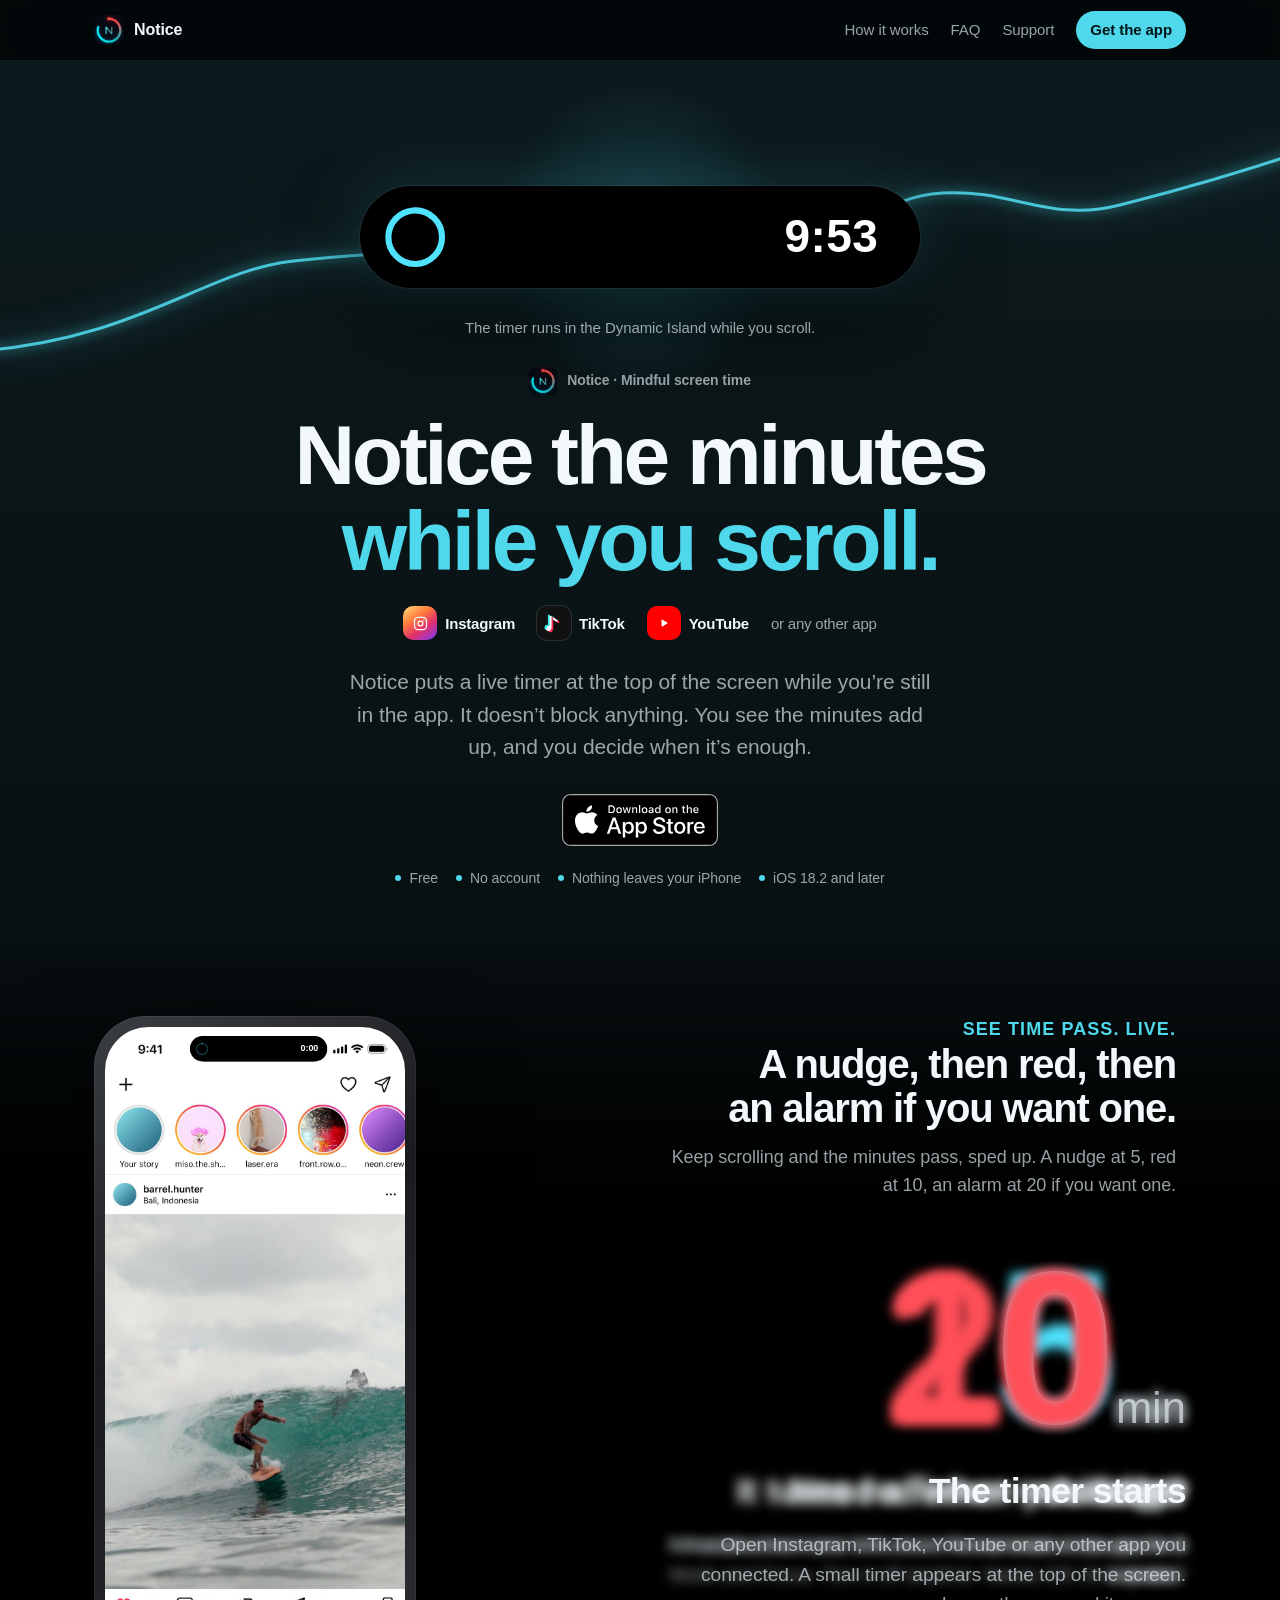
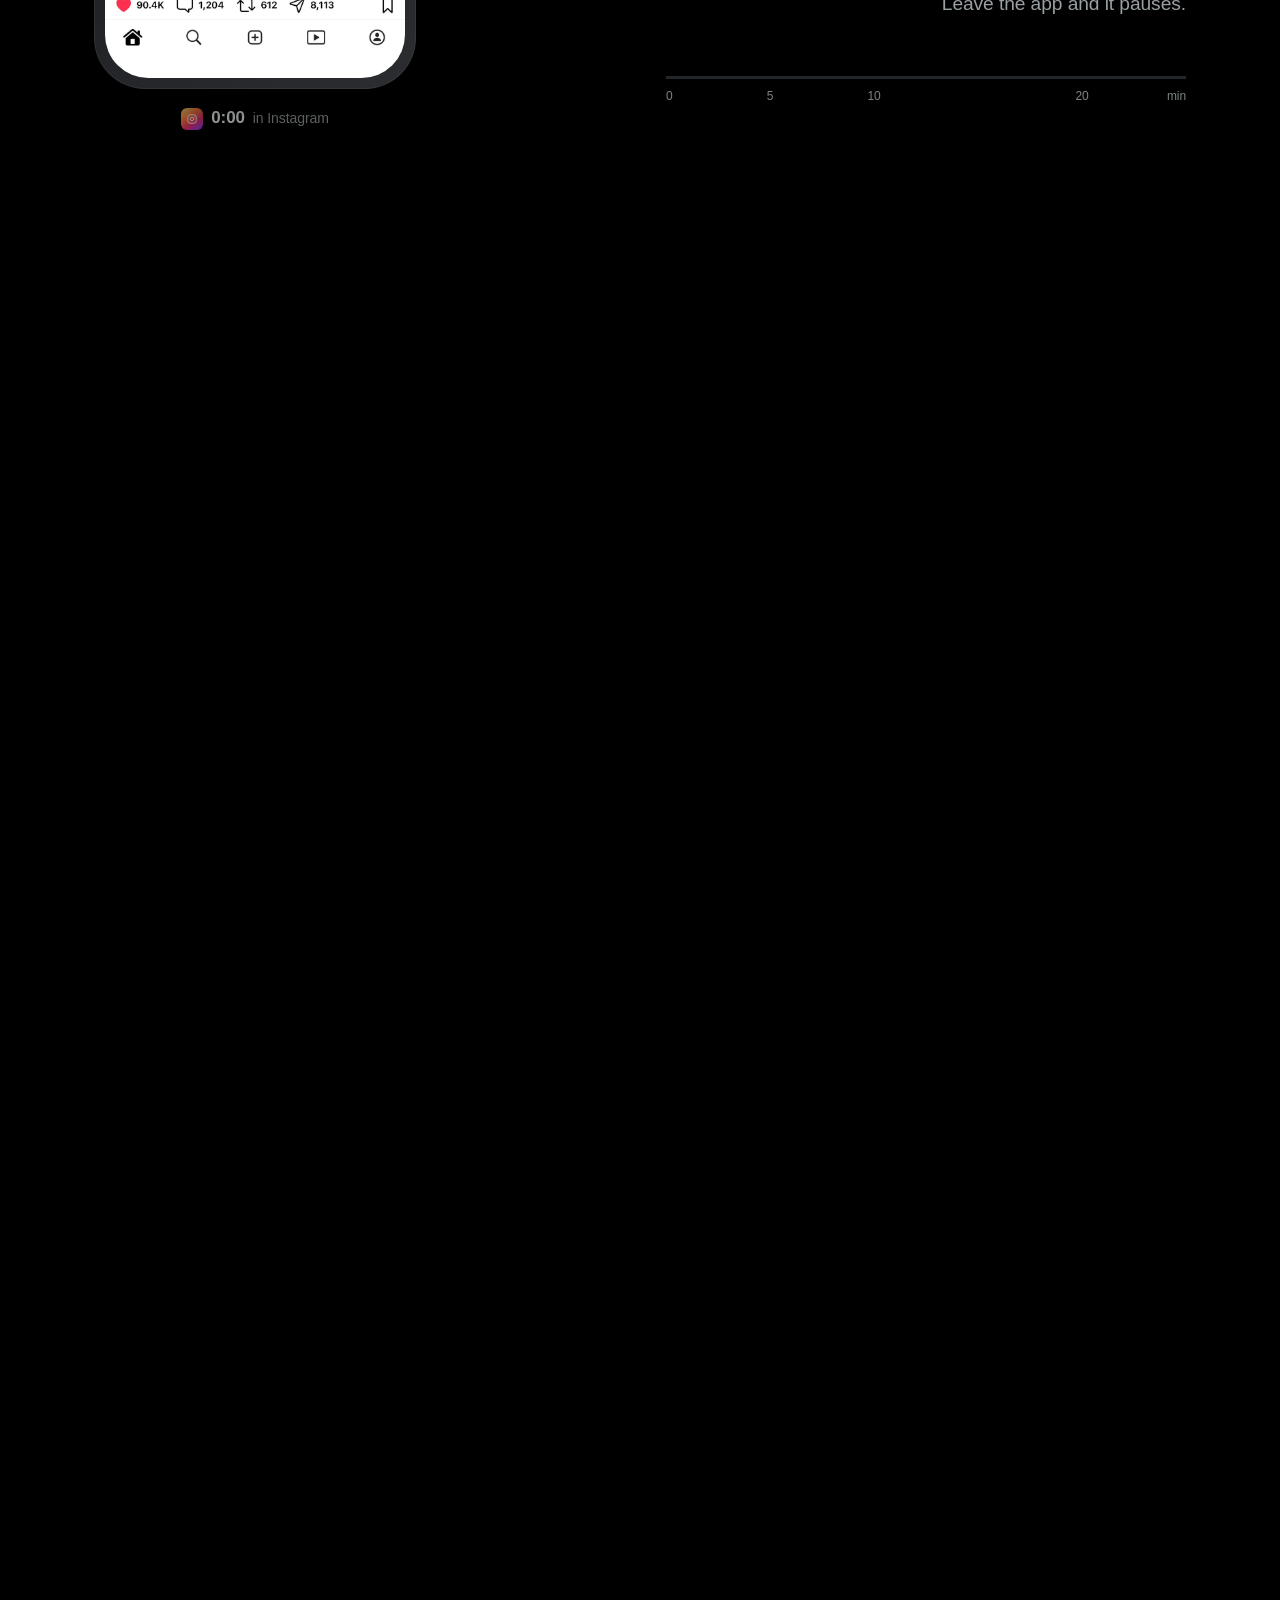
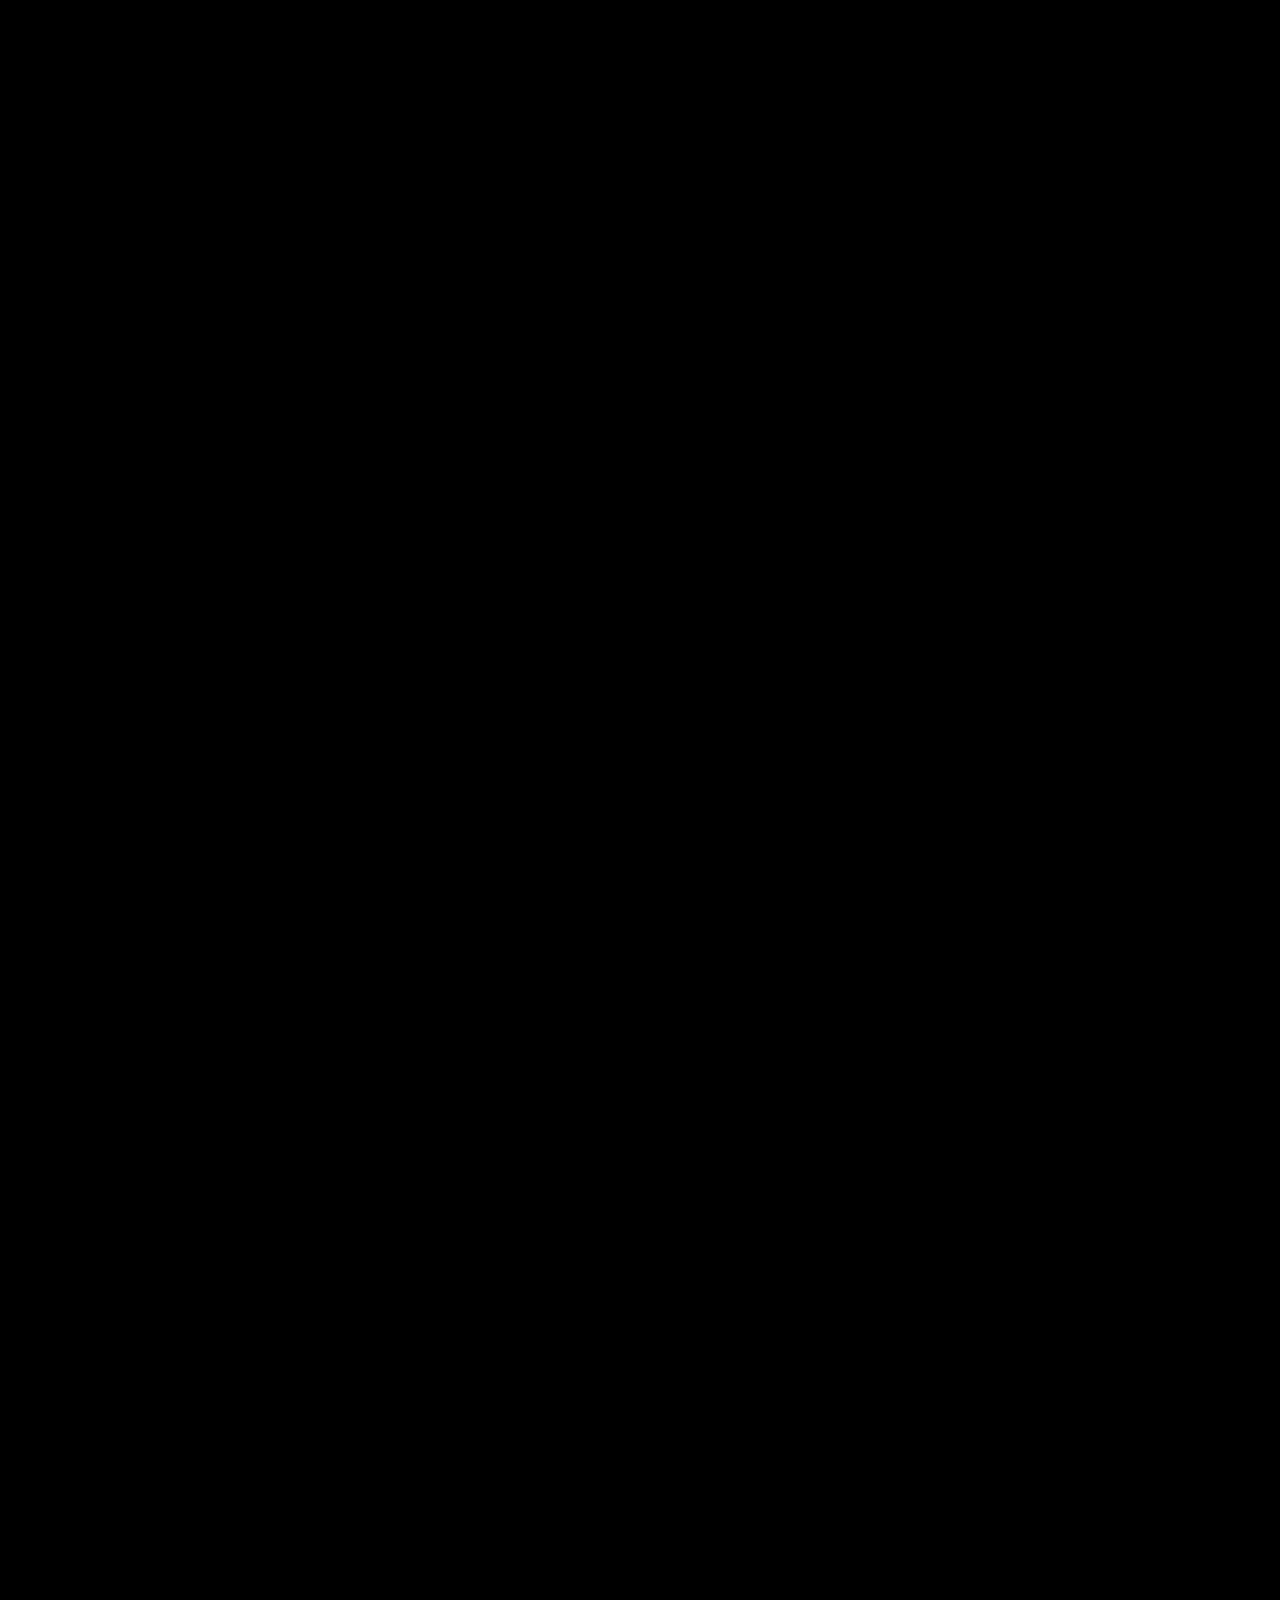
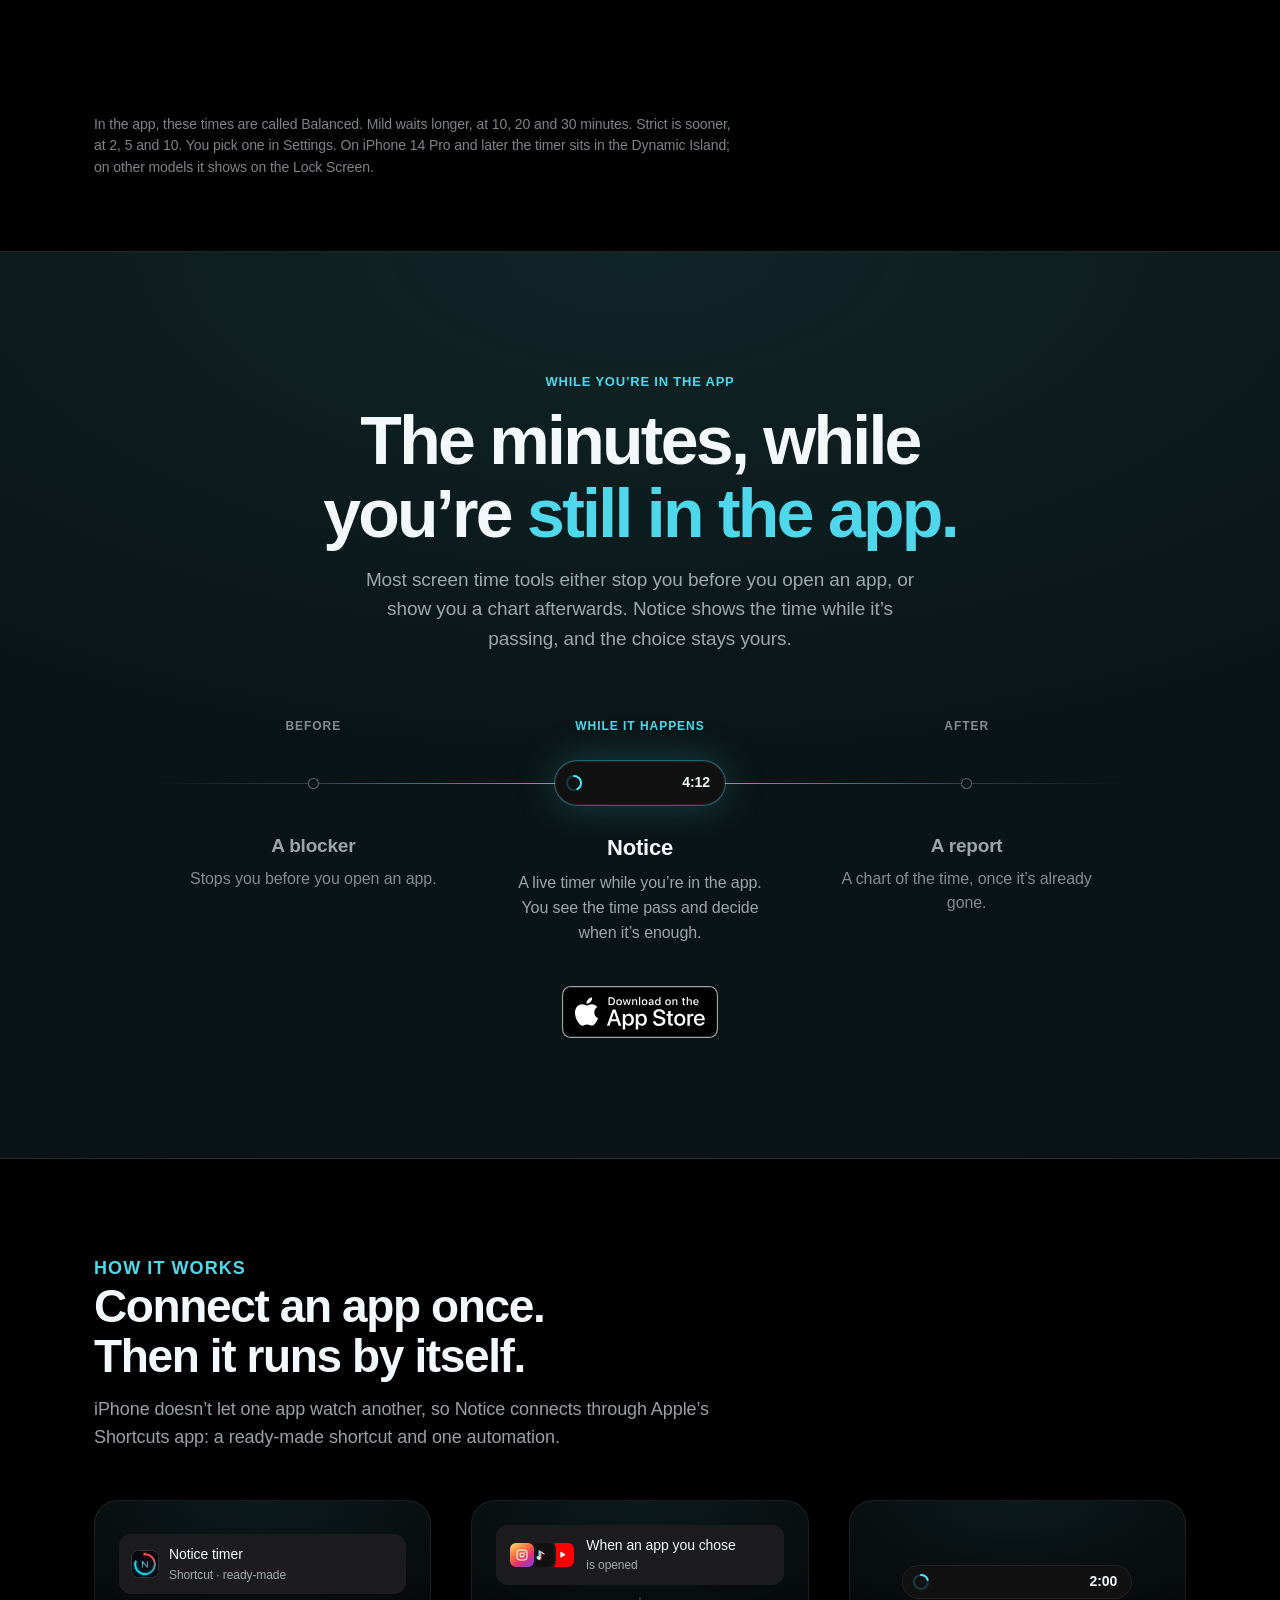
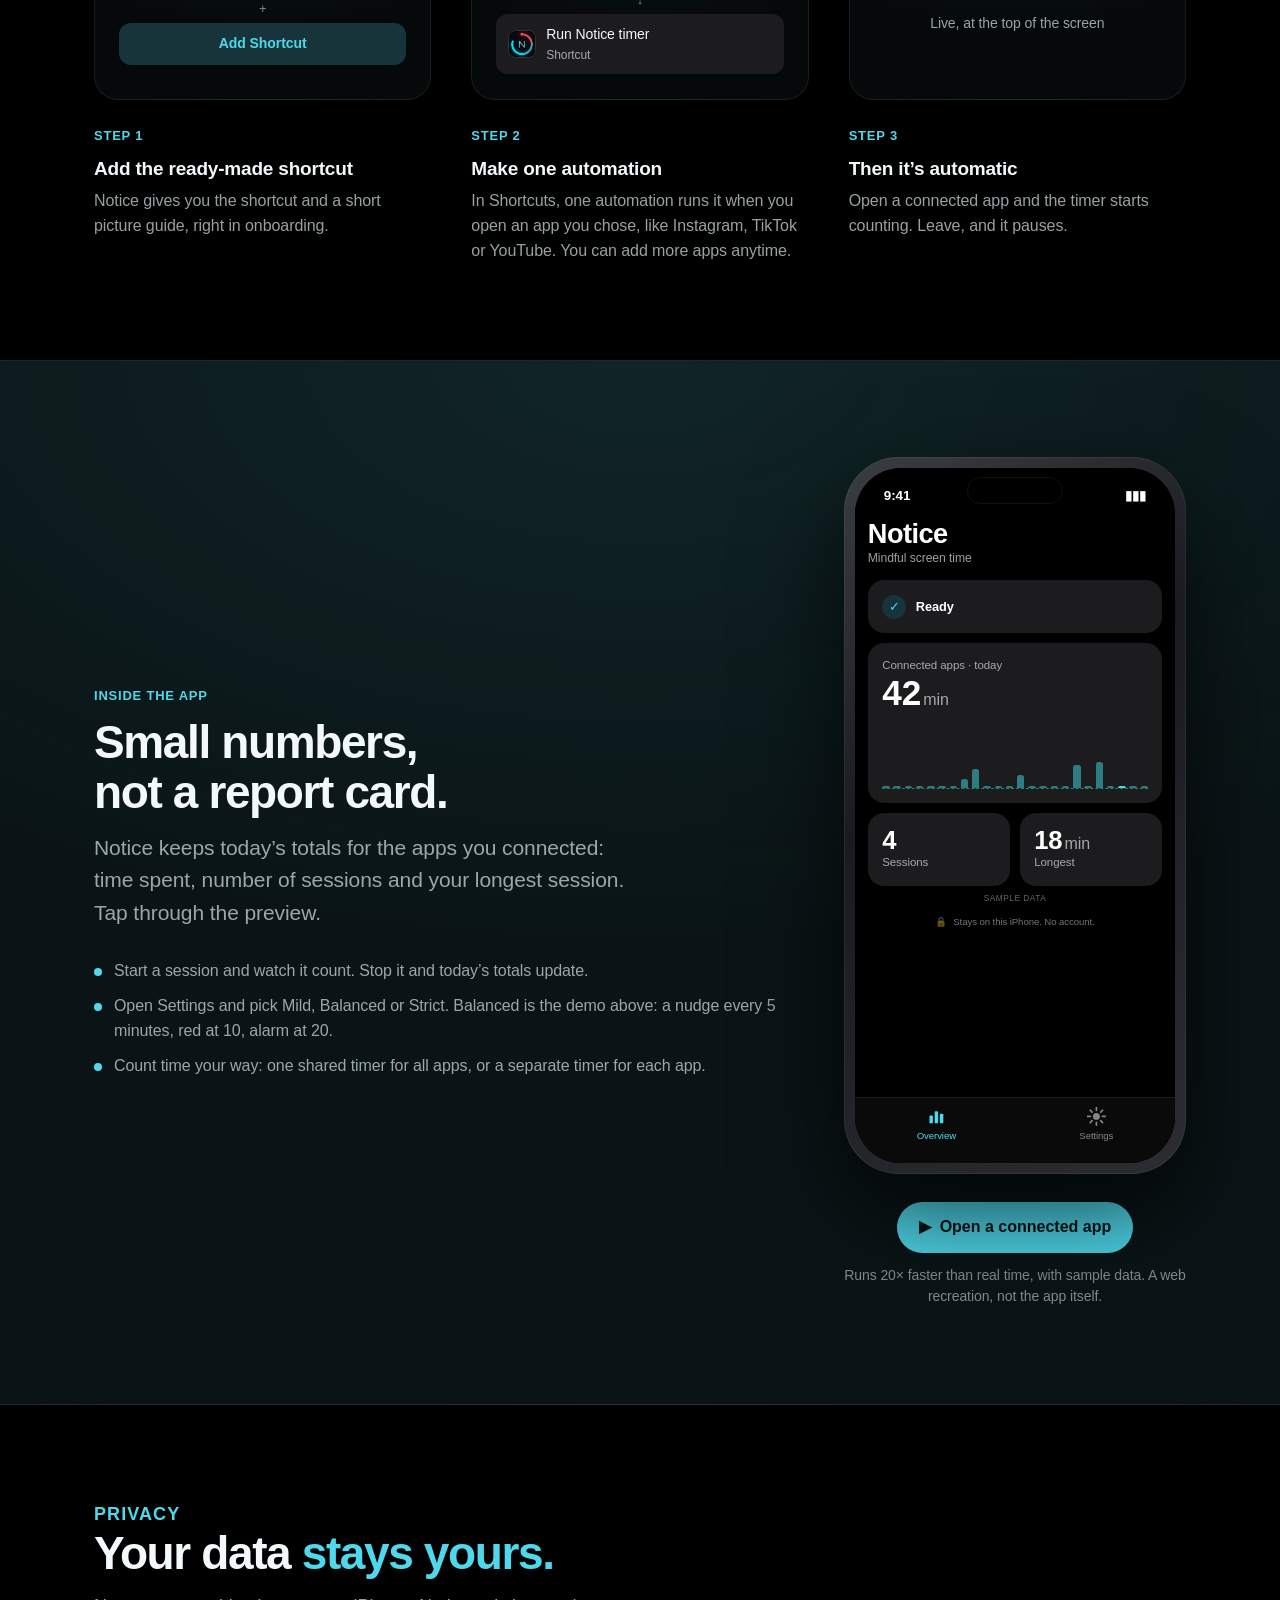
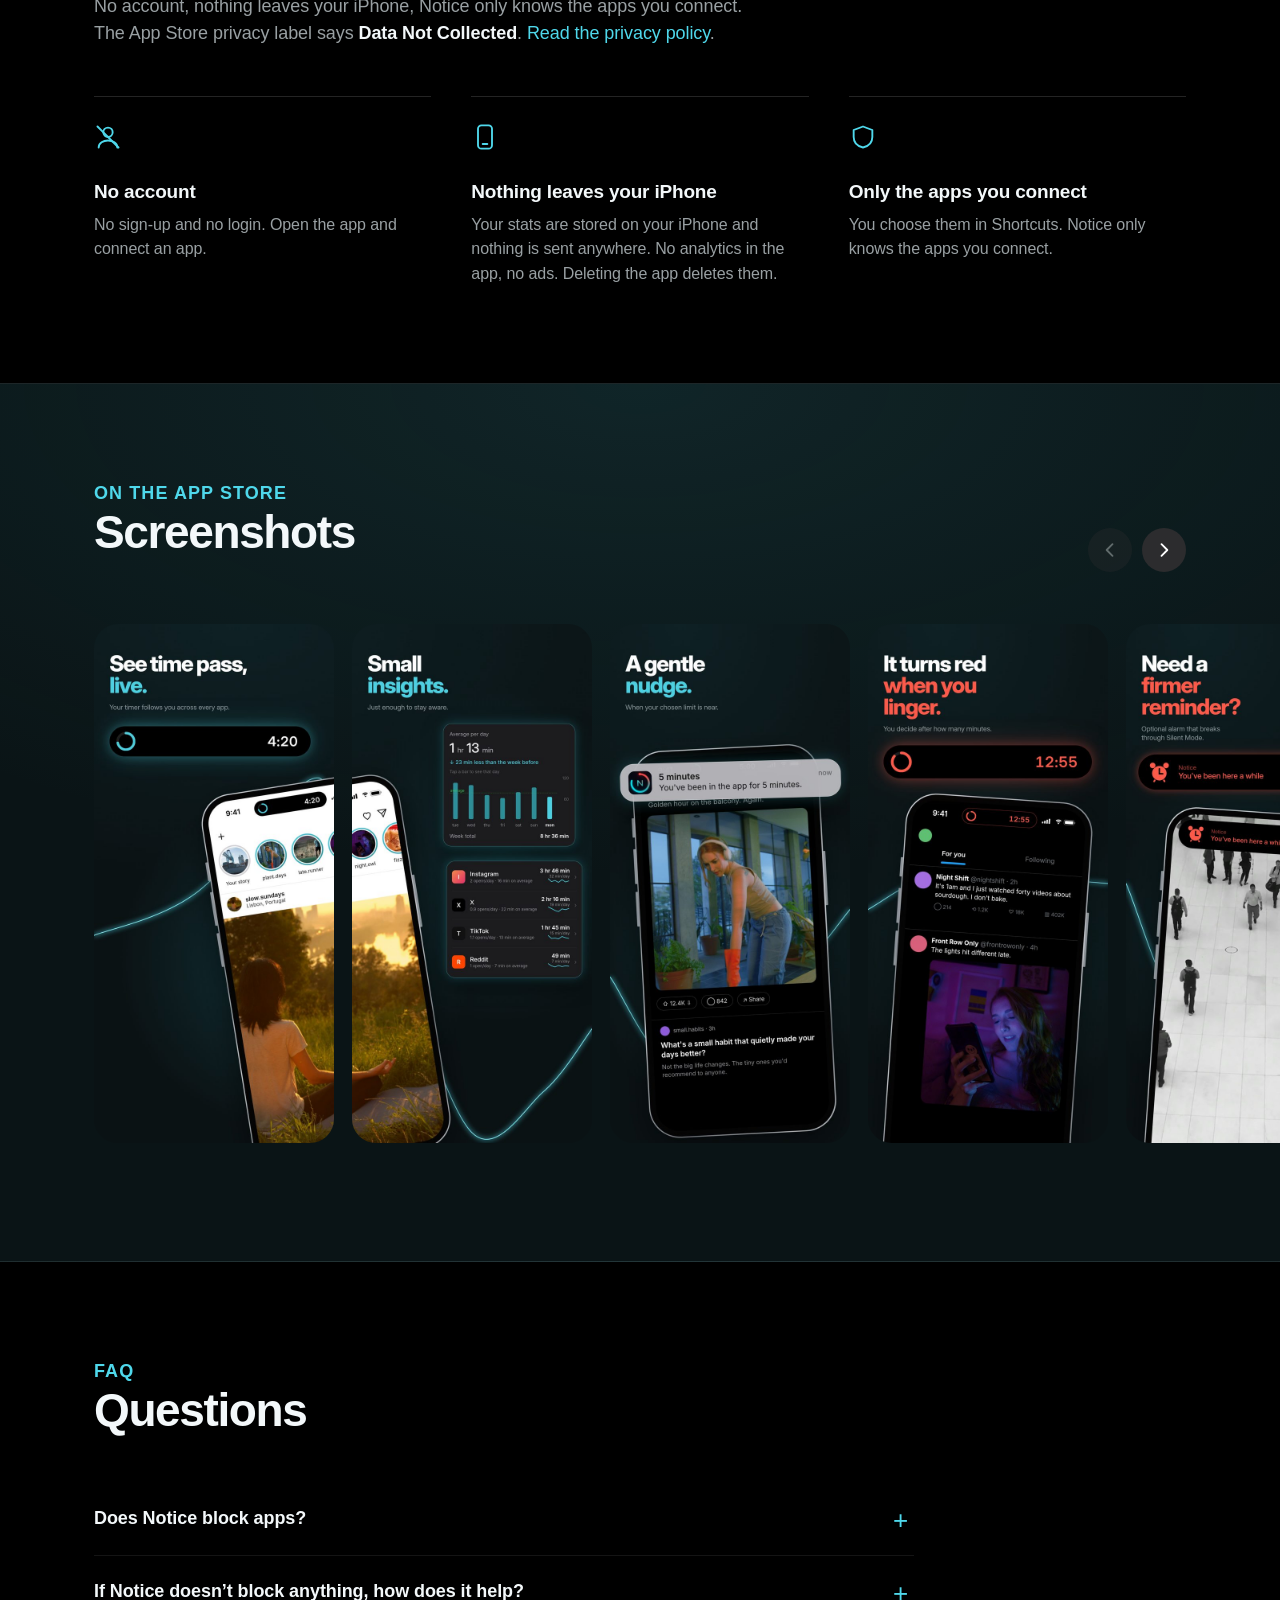
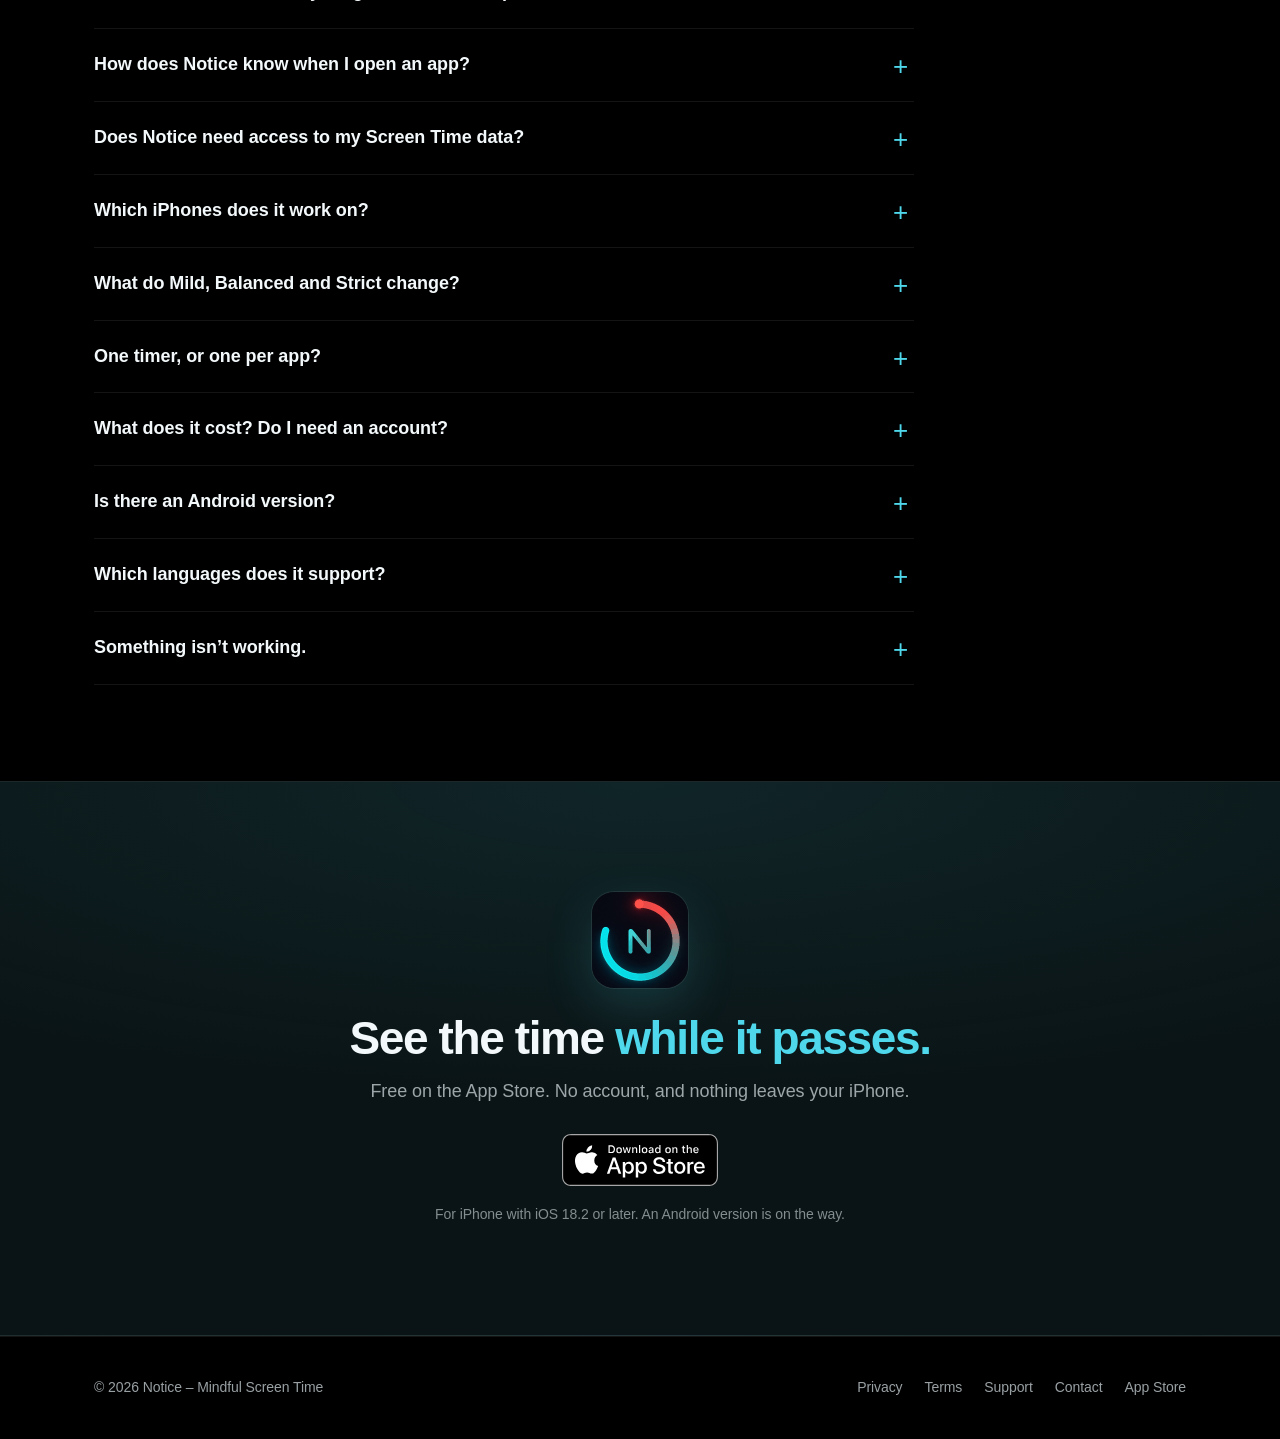
==== commit 656f4a09: "Update terms and privacy for October 31, 2026 Name who provides Notice, drop the draft label, and st" ====
--- a/index.html
+++ b/index.html
@@ -308,7 +308,7 @@
     </div>
     <ul class="priv">
       <li class="pcard"><span class="pi" aria-hidden="true"><svg viewBox="0 0 24 24"><circle cx="12" cy="8" r="4"/><path d="M4 21c0-4 4-6 8-6s8 2 8 6"/><path d="M3 3l18 18"/></svg></span><h3>No account</h3><p>No sign-up and no login. Open the app and connect an app.</p></li>
-      <li class="pcard"><span class="pi" aria-hidden="true"><svg viewBox="0 0 24 24"><rect x="6" y="2" width="12" height="20" rx="3"/><path d="M10 18h4"/></svg></span><h3>Nothing leaves your iPhone</h3><p>Your stats are stored on your iPhone and nothing is sent anywhere. No analytics, no ads. Deleting the app deletes them.</p></li>
+      <li class="pcard"><span class="pi" aria-hidden="true"><svg viewBox="0 0 24 24"><rect x="6" y="2" width="12" height="20" rx="3"/><path d="M10 18h4"/></svg></span><h3>Nothing leaves your iPhone</h3><p>Your stats are stored on your iPhone and nothing is sent anywhere. No analytics in the app, no ads. Deleting the app deletes them.</p></li>
       <li class="pcard"><span class="pi" aria-hidden="true"><svg viewBox="0 0 24 24"><path d="M12 3l8 3v6c0 5-3.5 8-8 9-4.5-1-8-4-8-9V6z"/></svg></span><h3>Only the apps you connect</h3><p>You choose them in Shortcuts. Notice only knows the apps you connect.</p></li>
     </ul>
   </div>
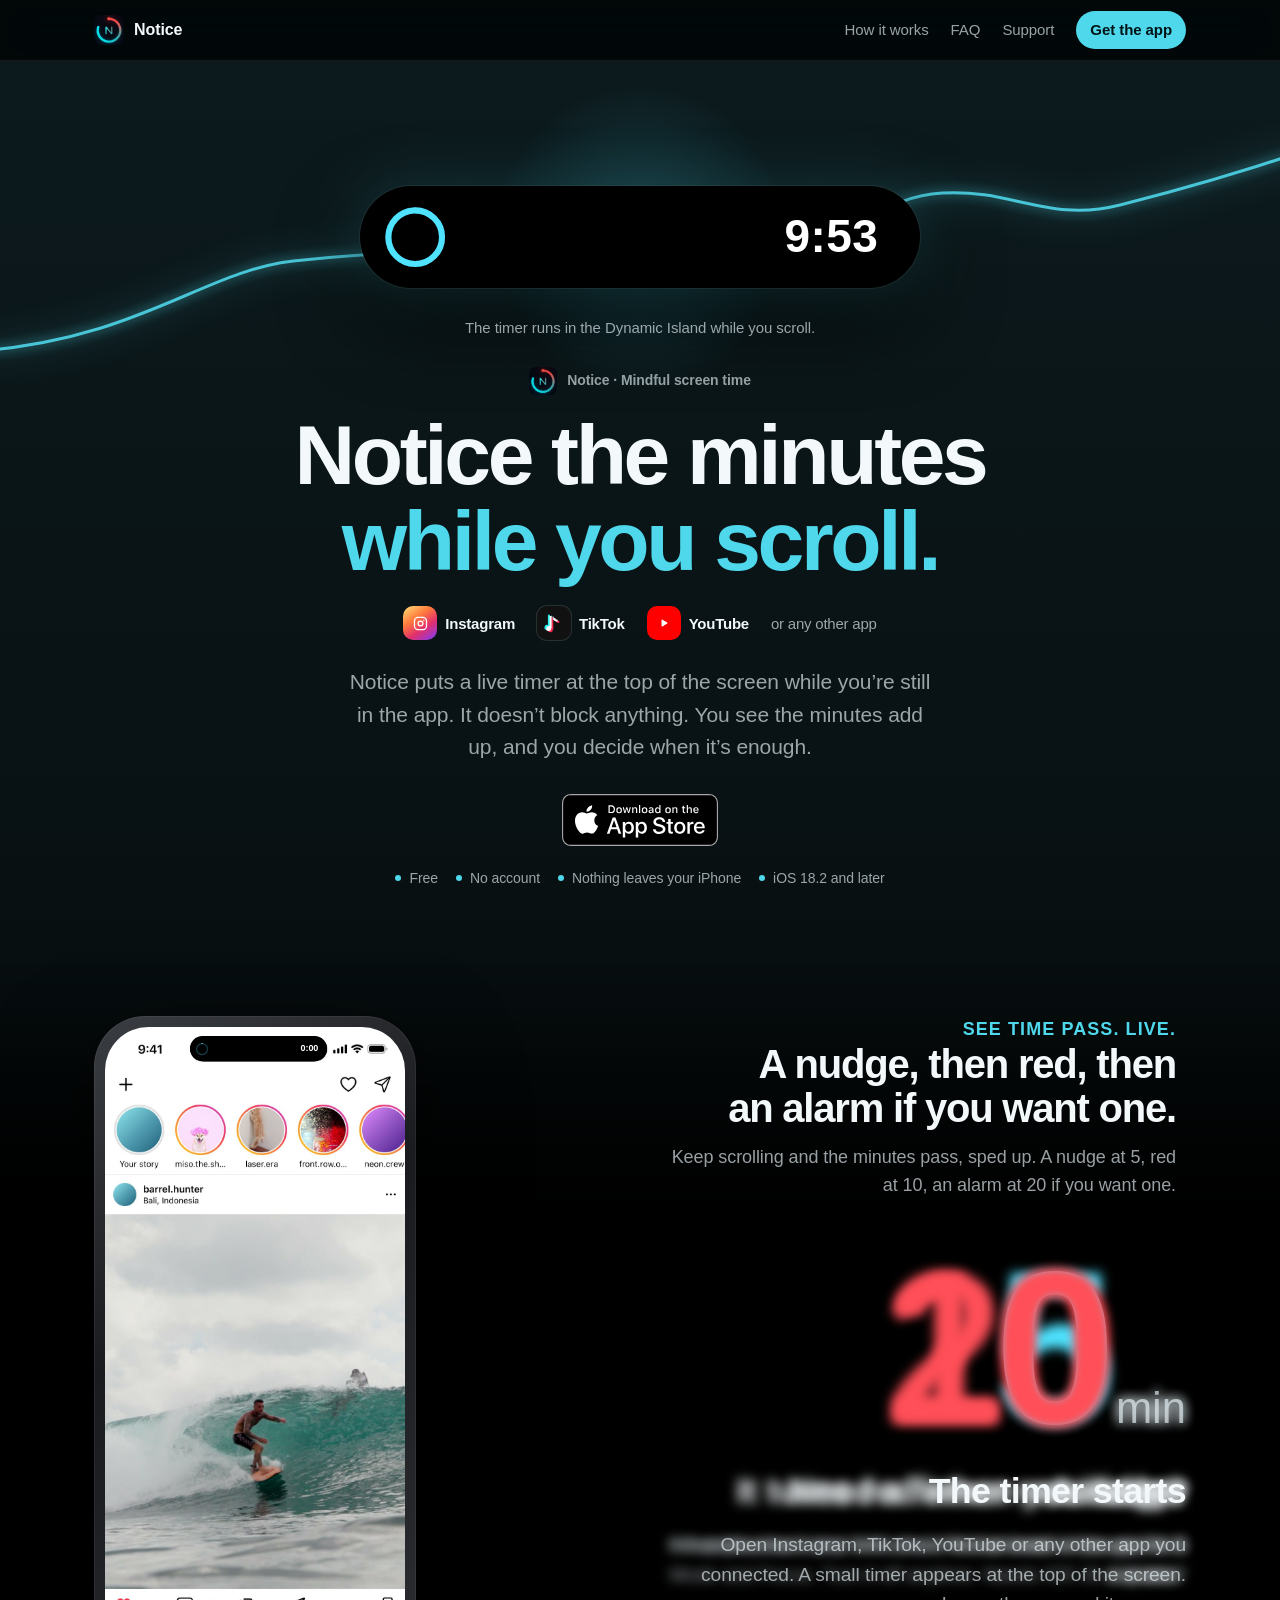
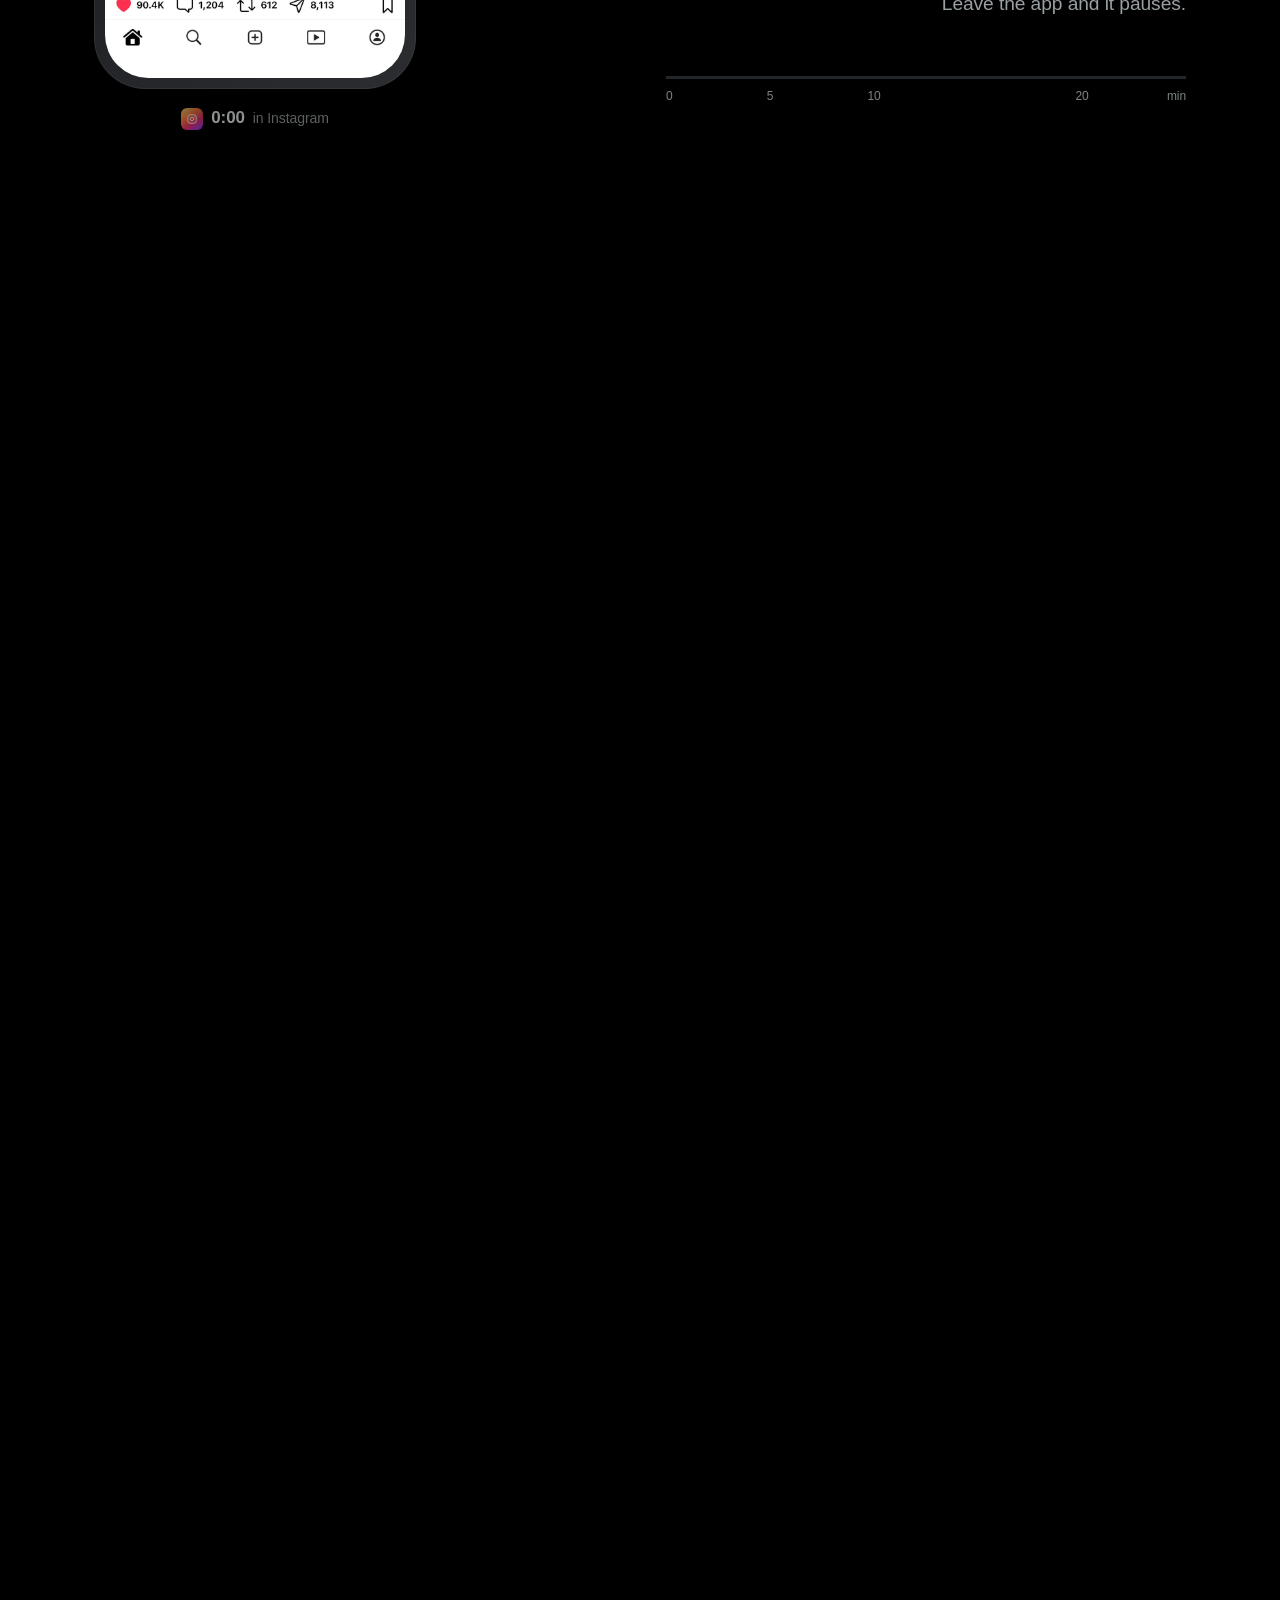
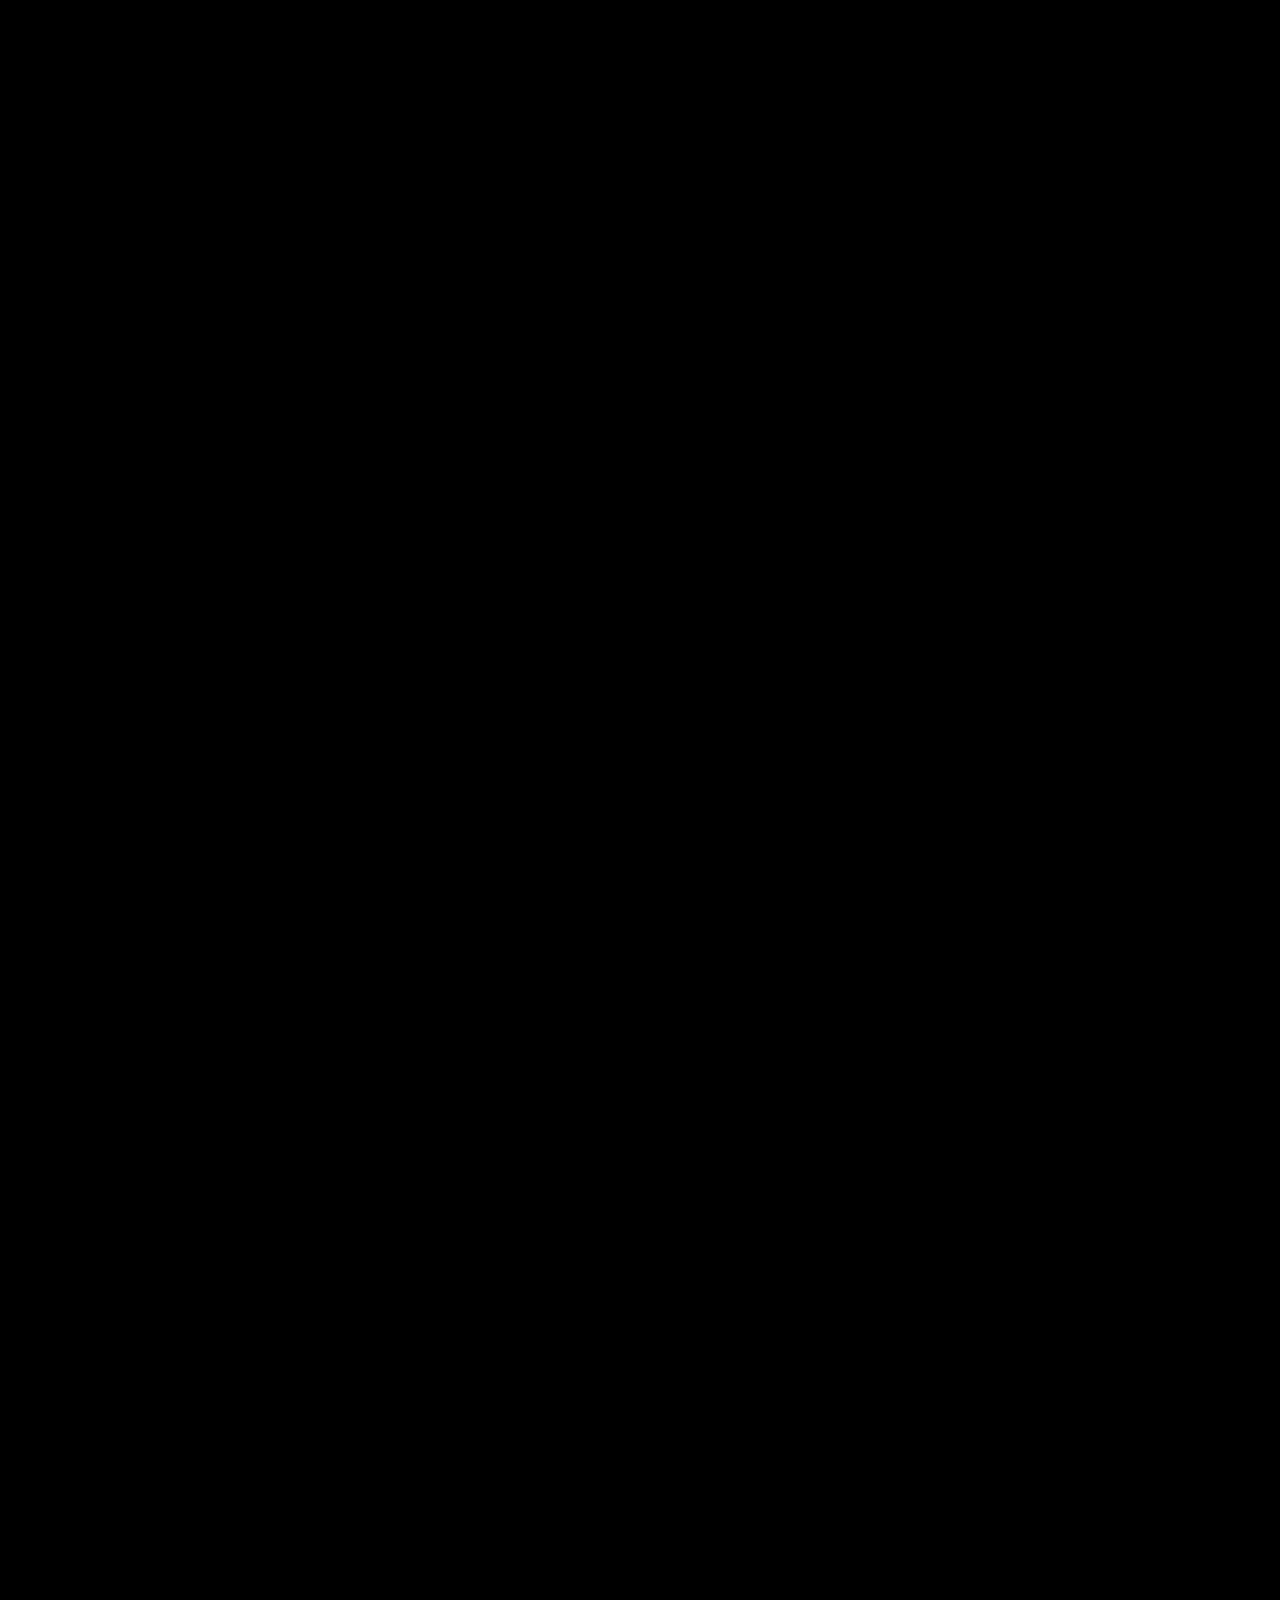
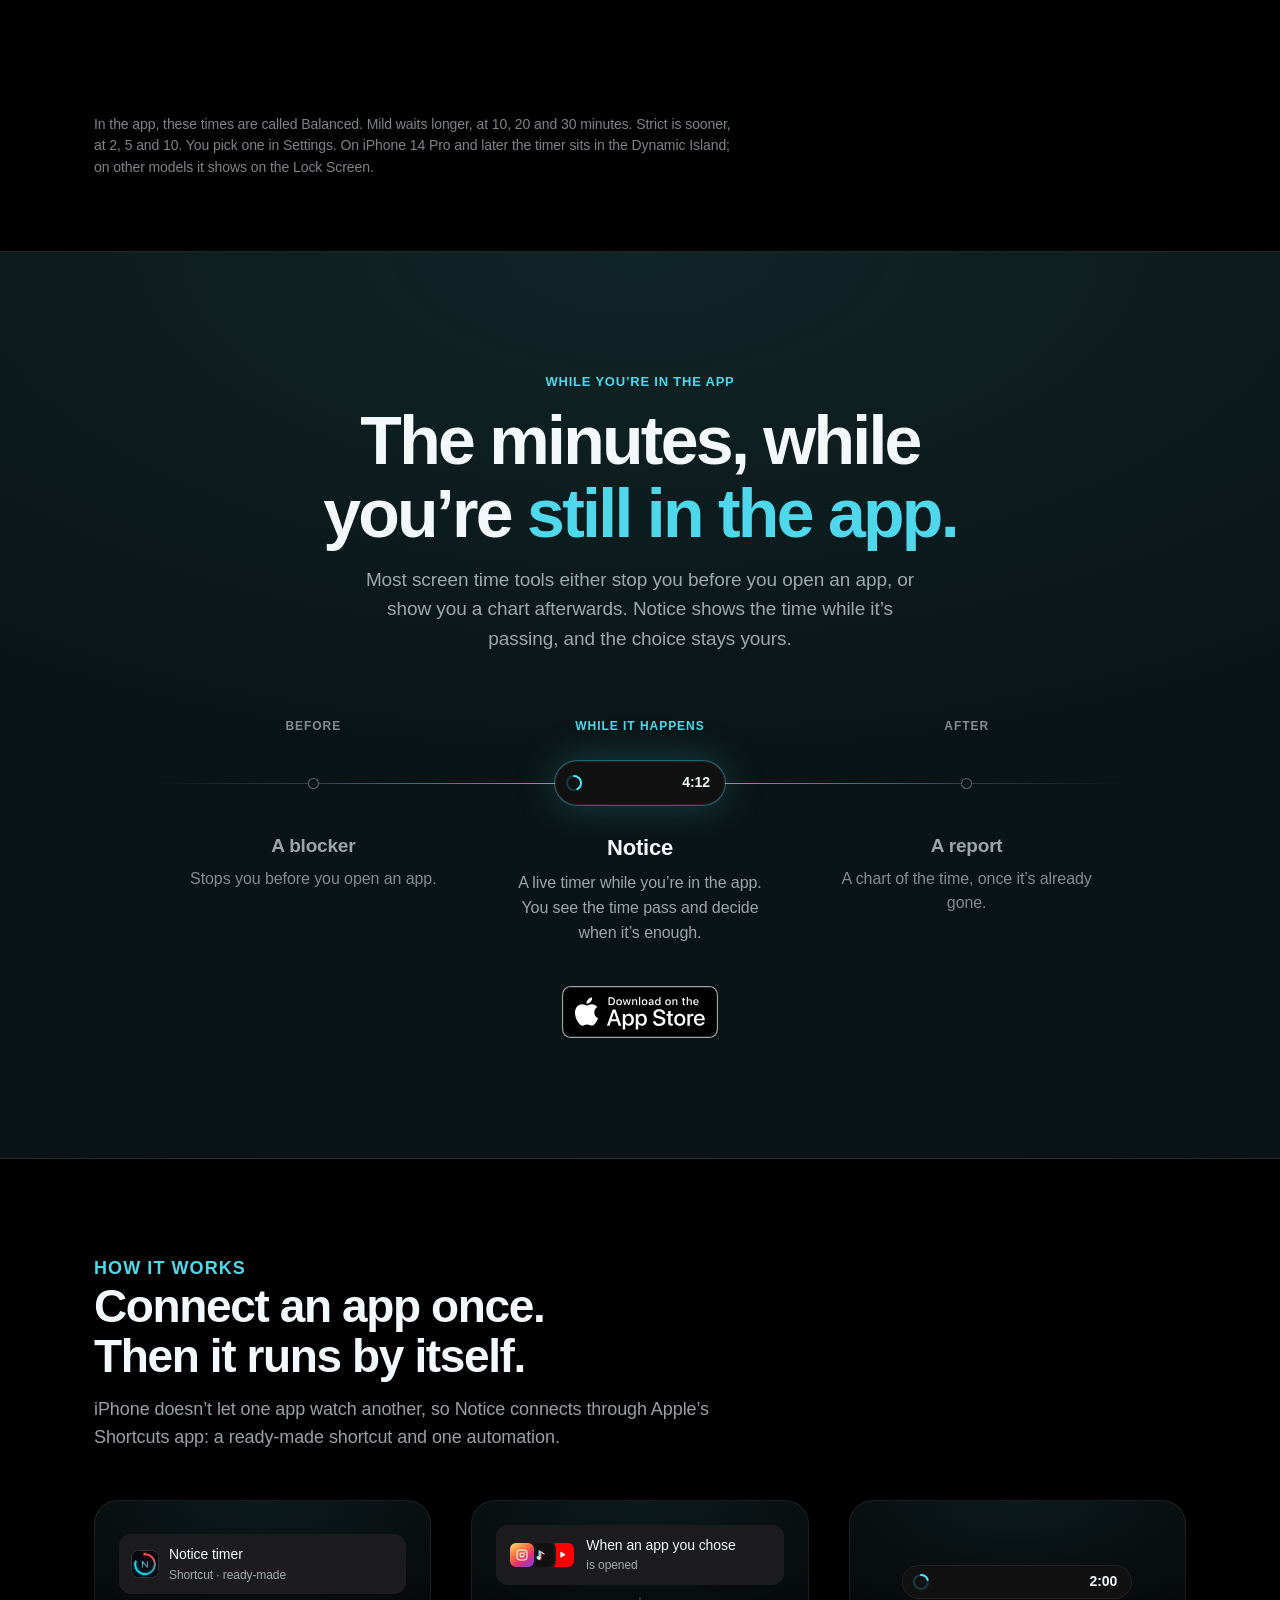
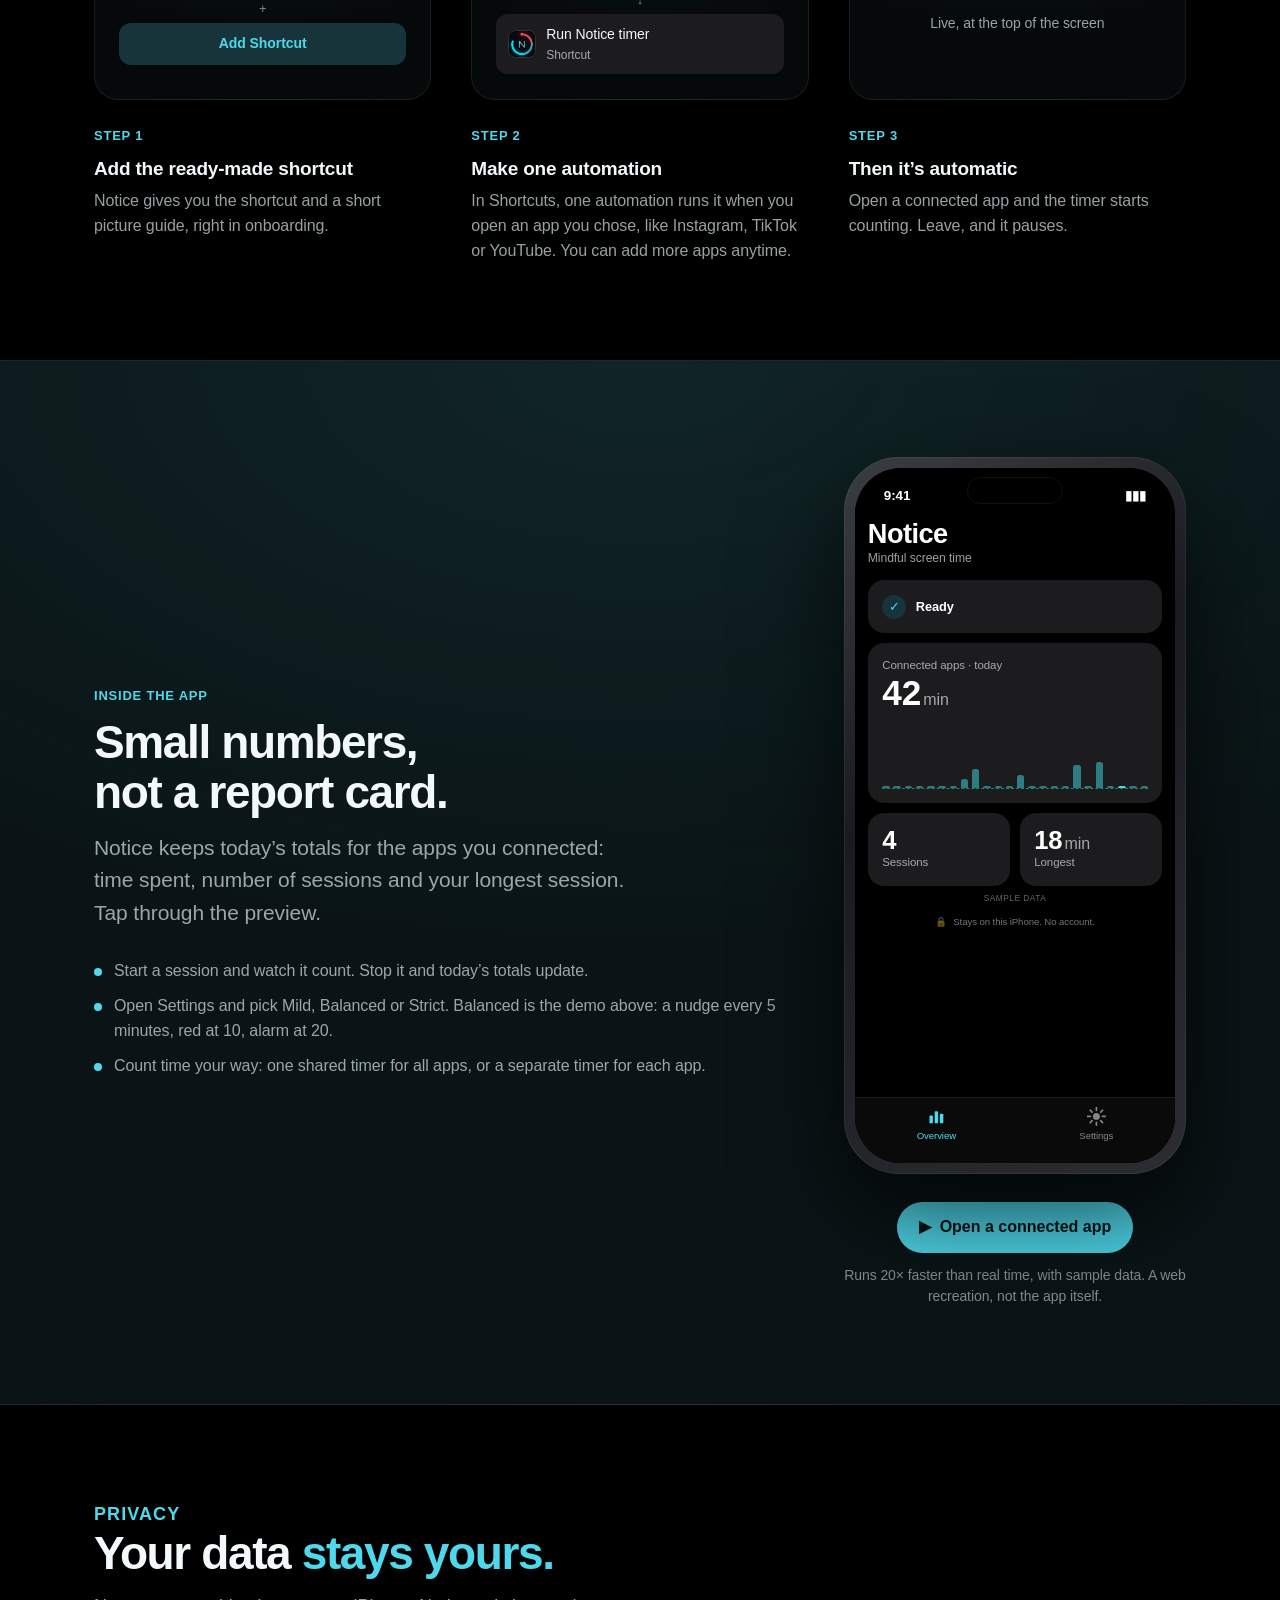
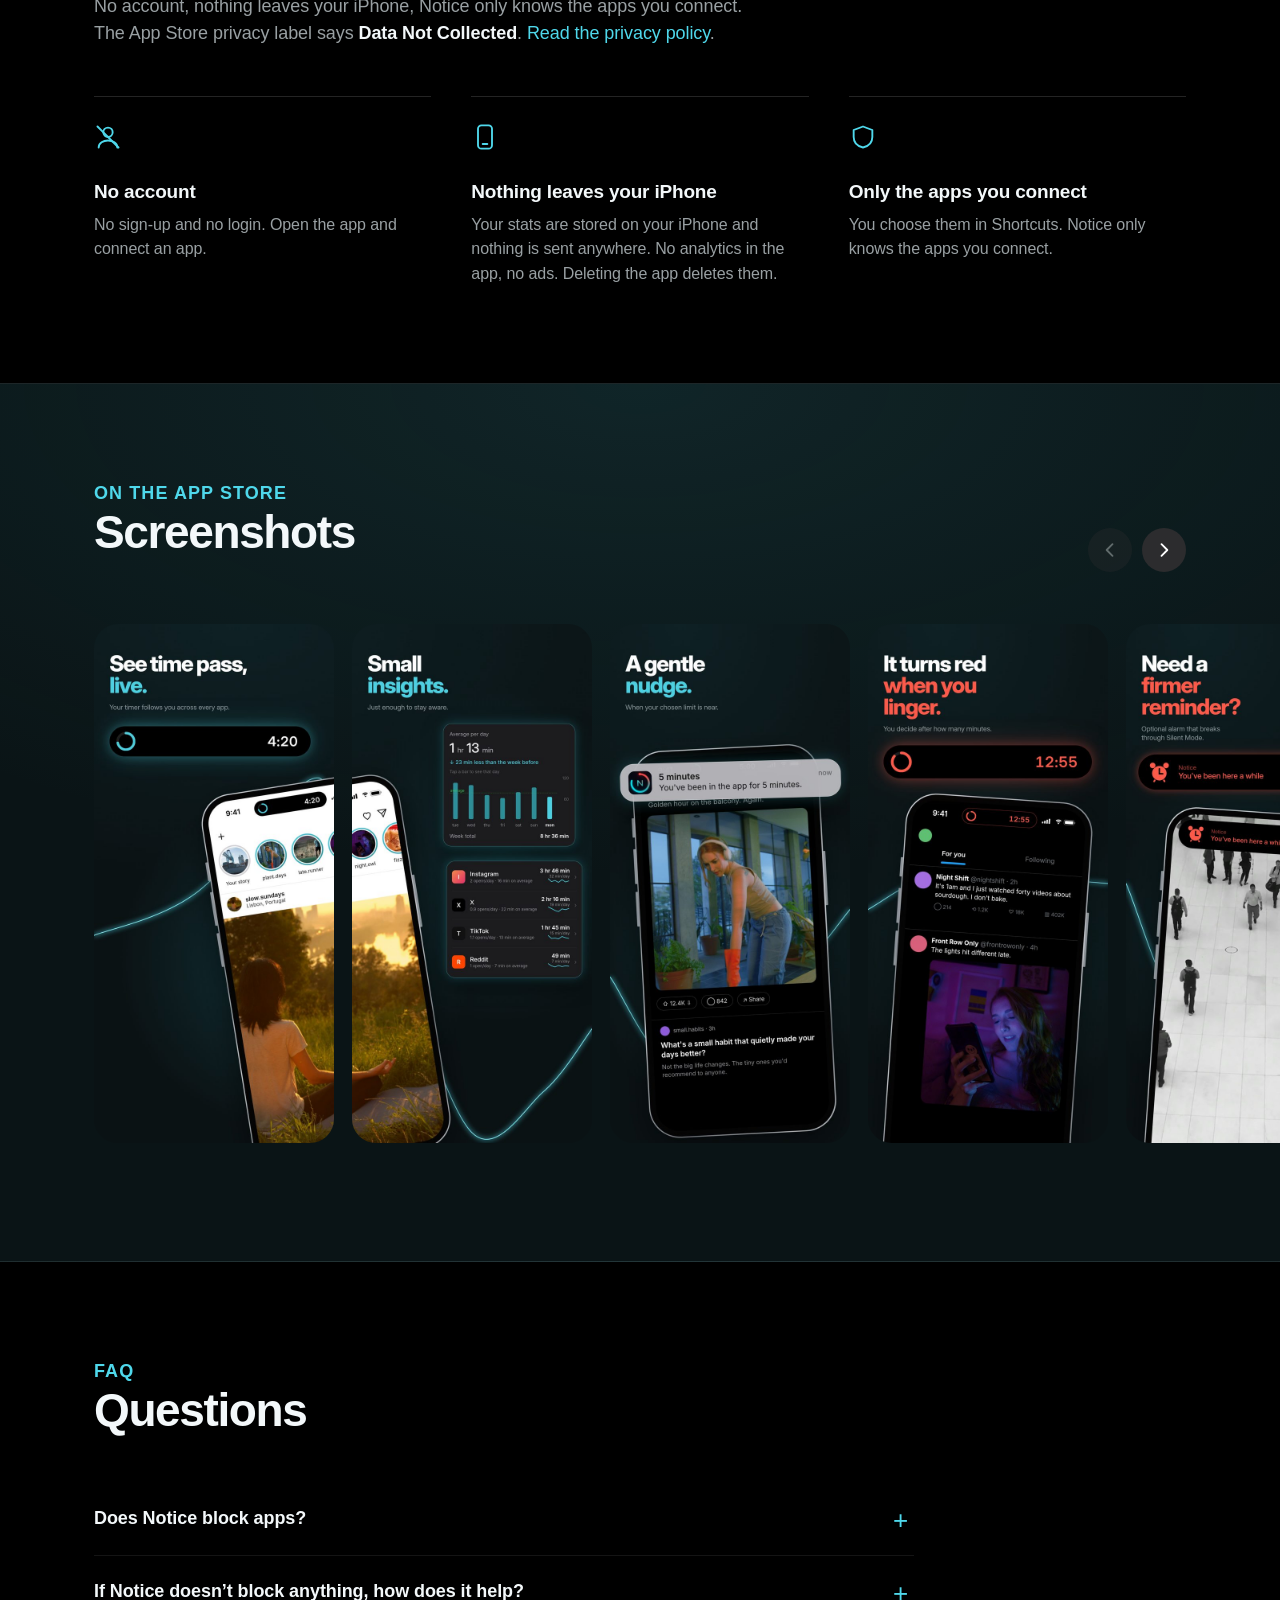
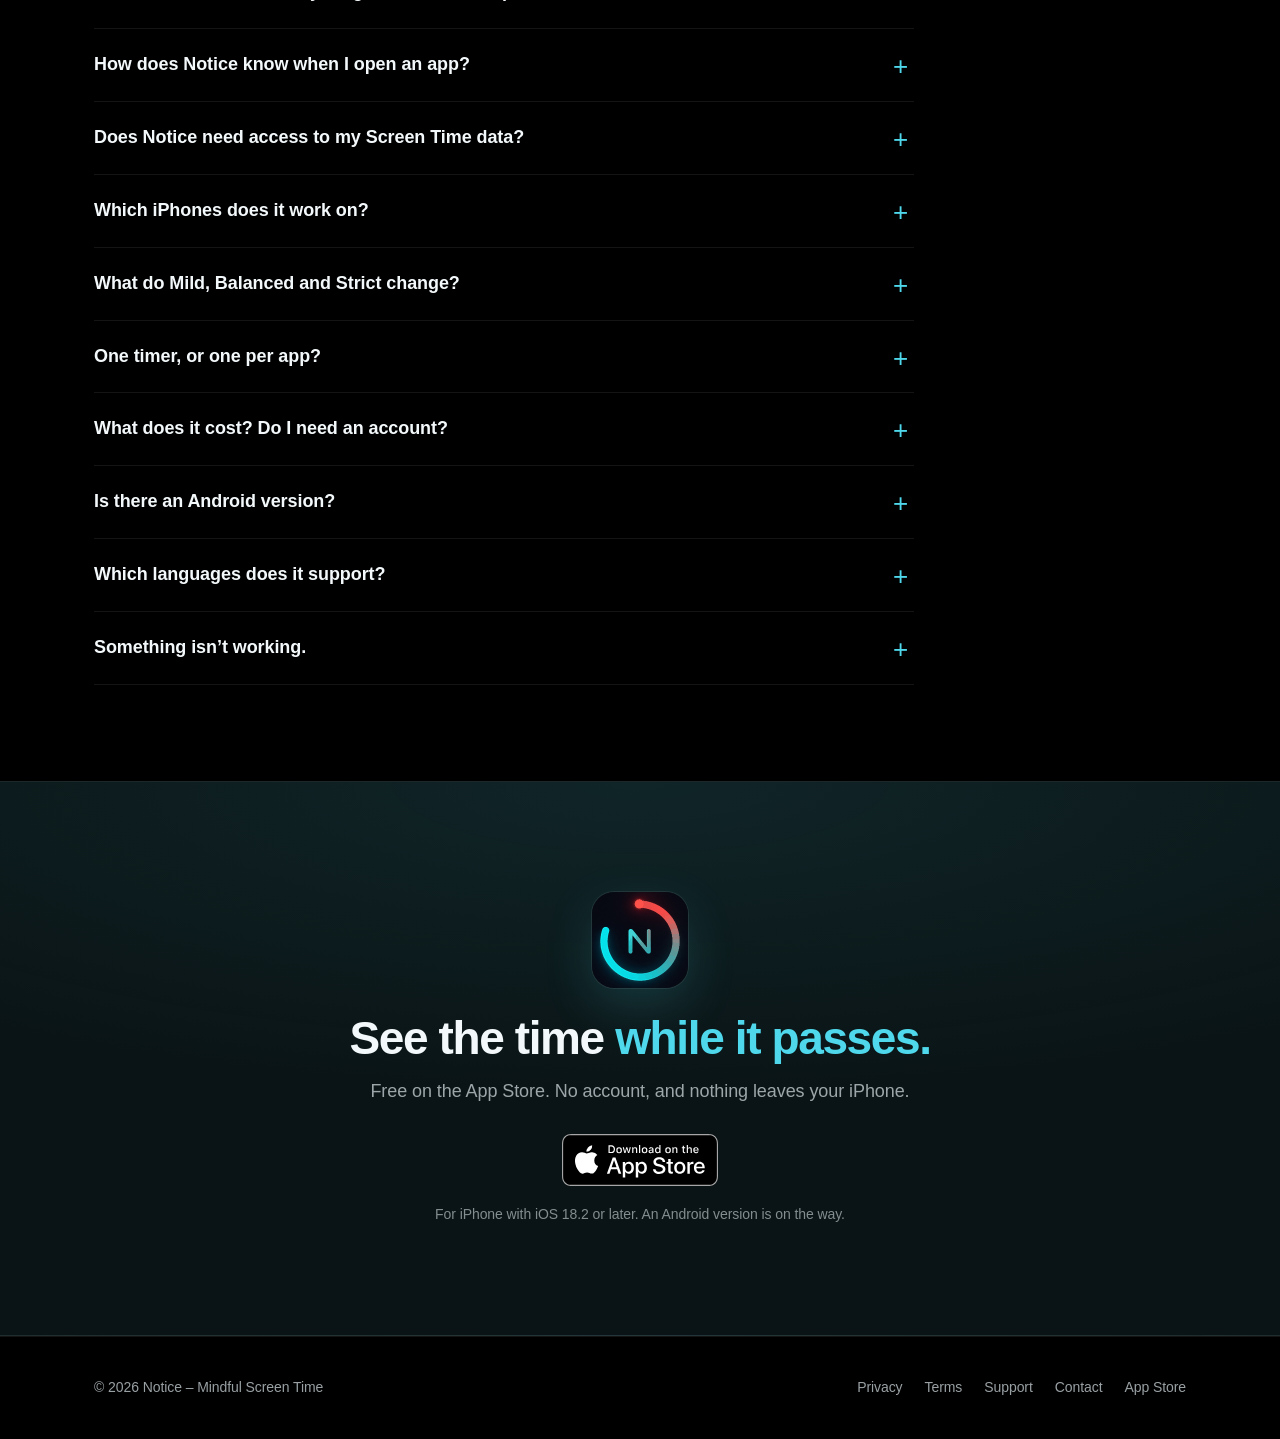
==== commit 2052f324: "Add OpenThis verification meta for noticeapp.app Place the ownership verification tag in every page " ====
--- a/index.html
+++ b/index.html
@@ -6,6 +6,7 @@
 <title>Notice the minutes while you scroll</title>
 <meta name="description" content="Notice puts a live timer on screen while you scroll Instagram, TikTok, YouTube or any app you connect. Free, no account, nothing leaves your iPhone.">
 <meta name="theme-color" content="#000000">
+<meta name="openthis-verification" content="otv_19b017bdaae944f848840648b9af3dbc">
 <meta name="apple-itunes-app" content="app-id=6794823541">
 <!-- Absolute URLs assume the GitHub Pages address. Change them if you move to a custom domain. -->
 <link rel="canonical" href="https://noticeapp.app/">
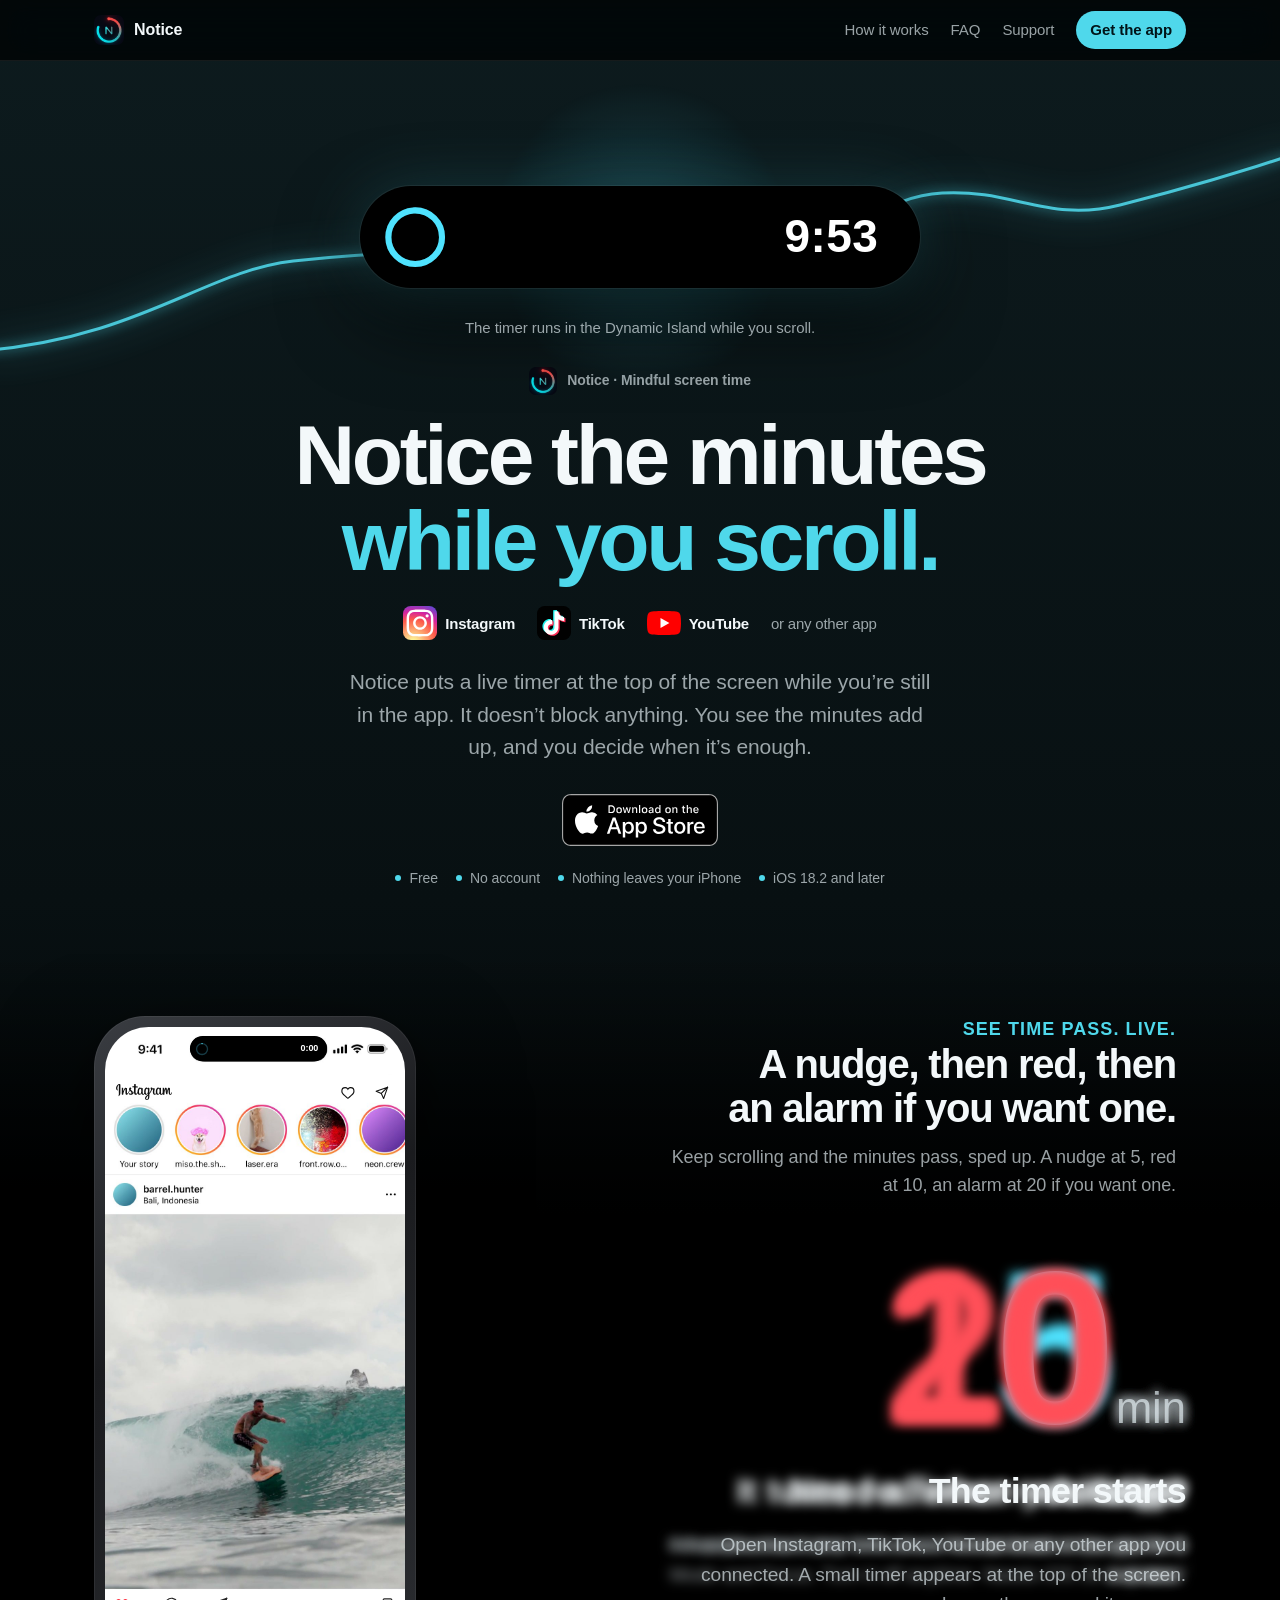
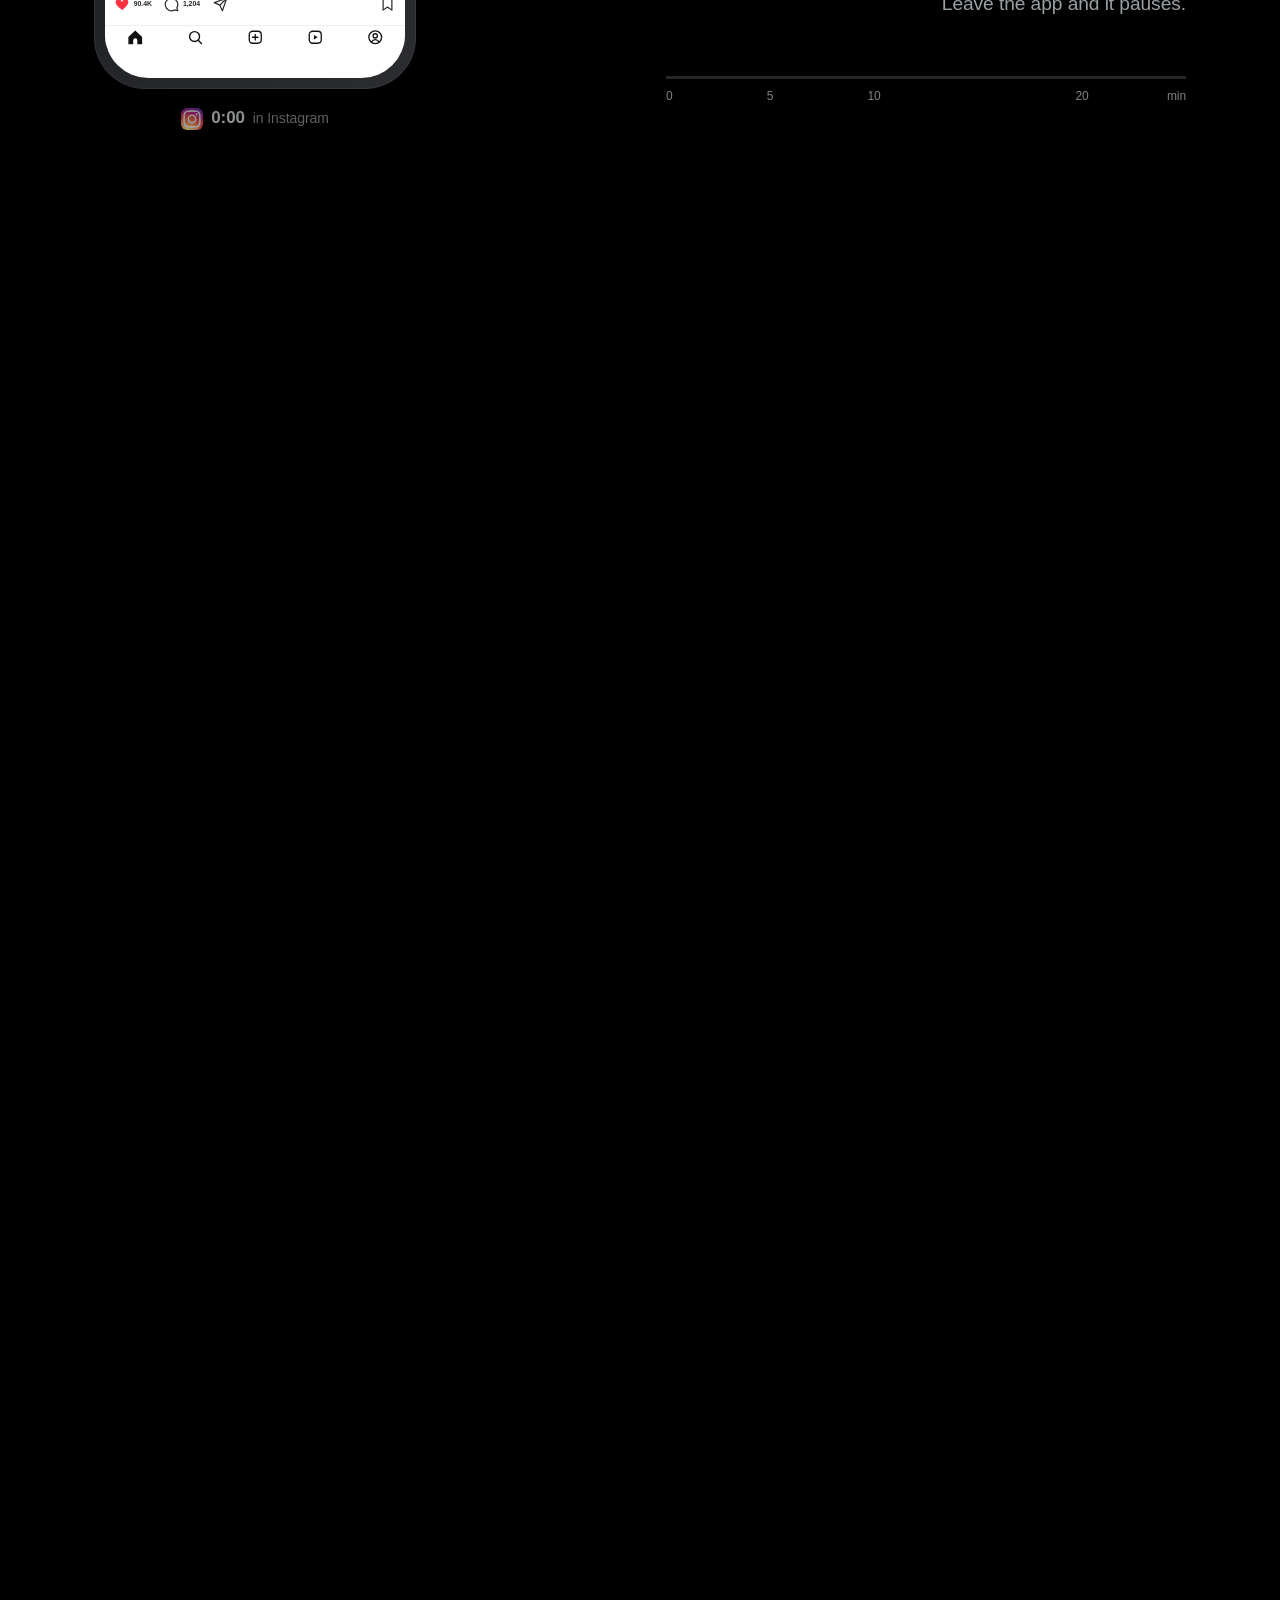
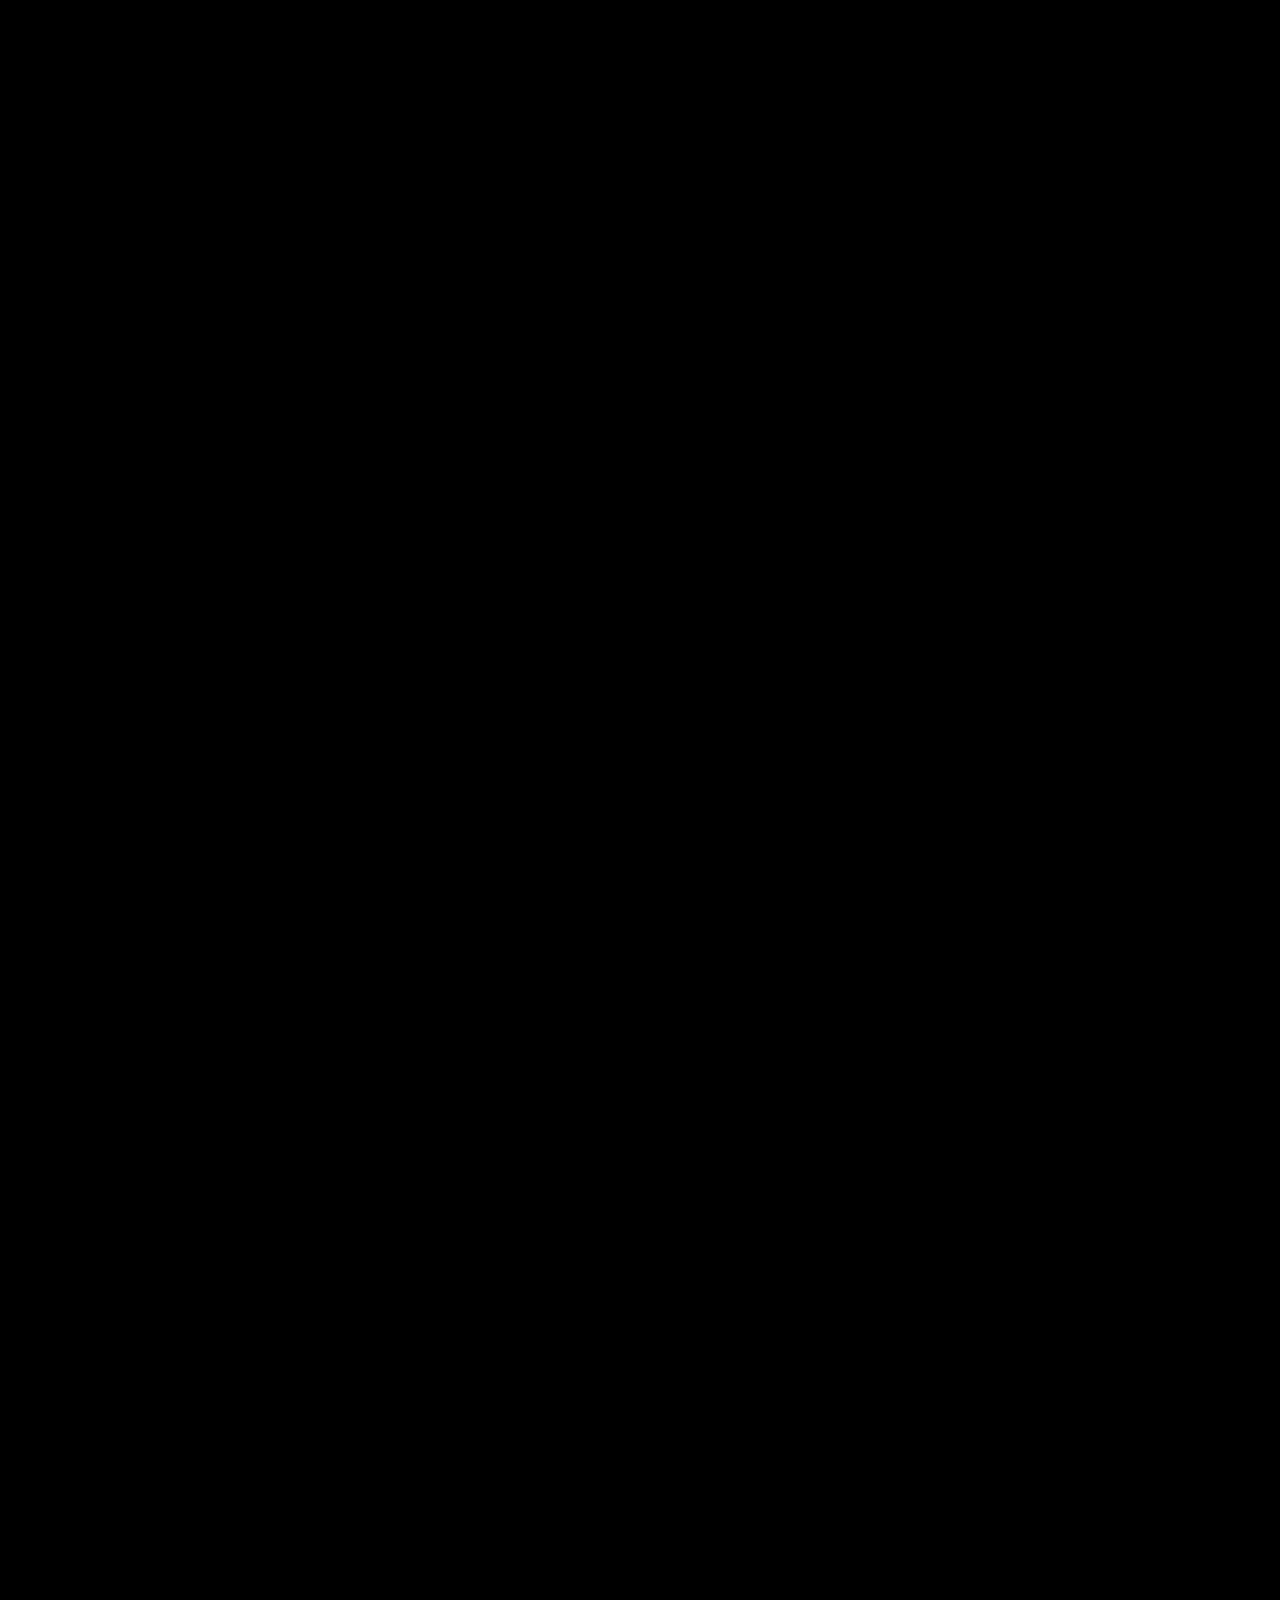
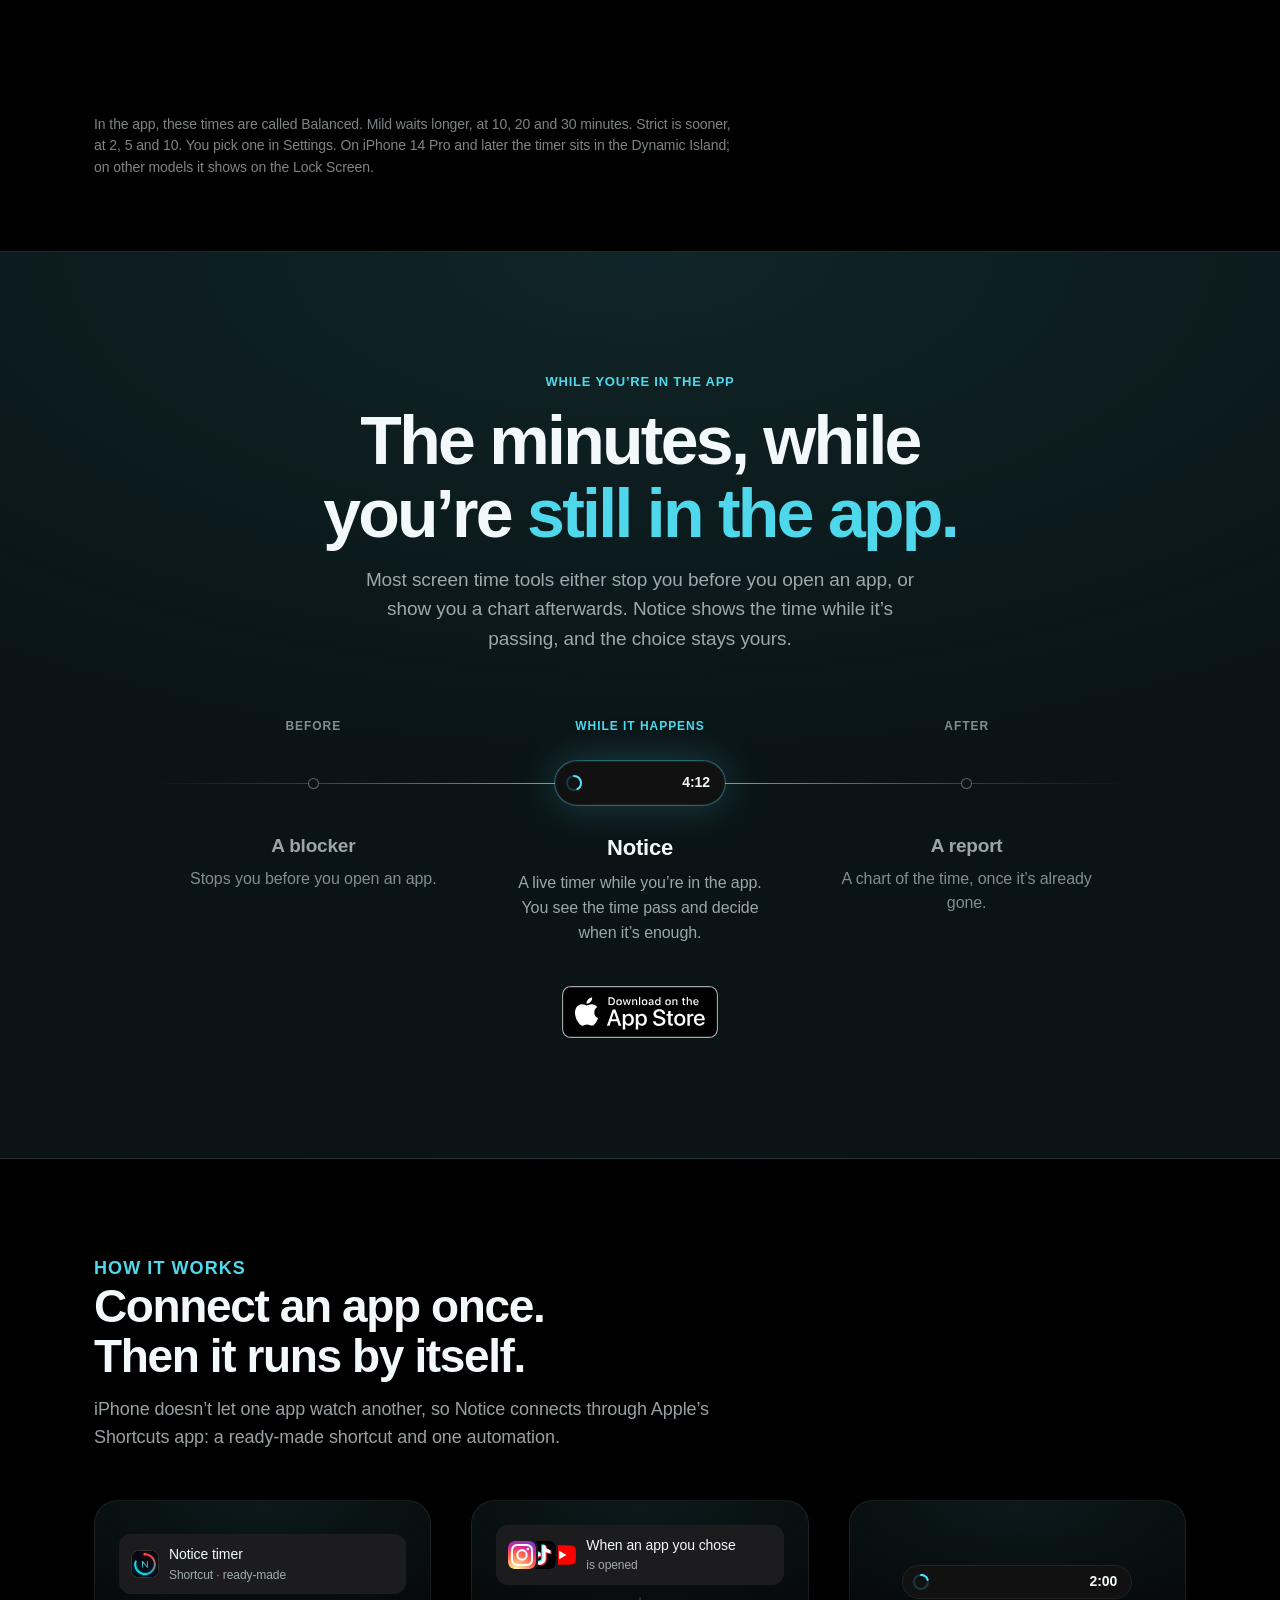
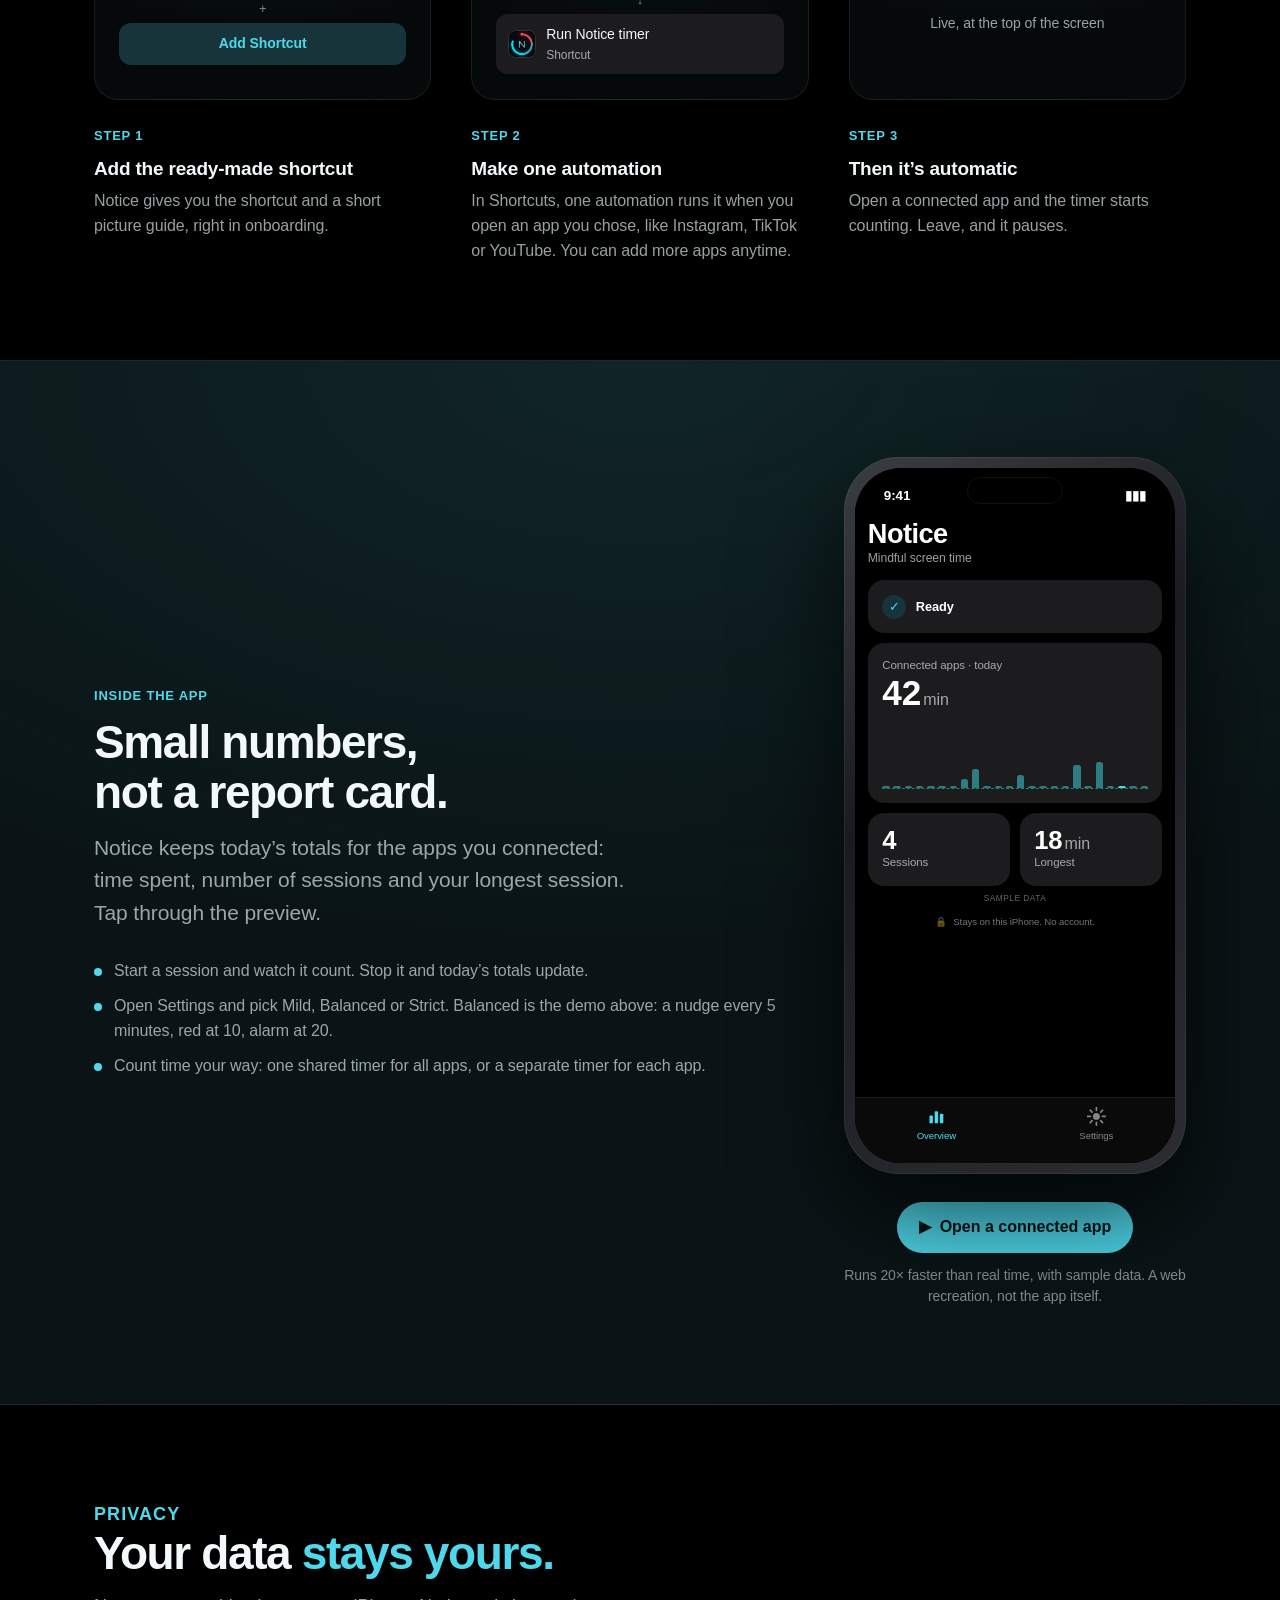
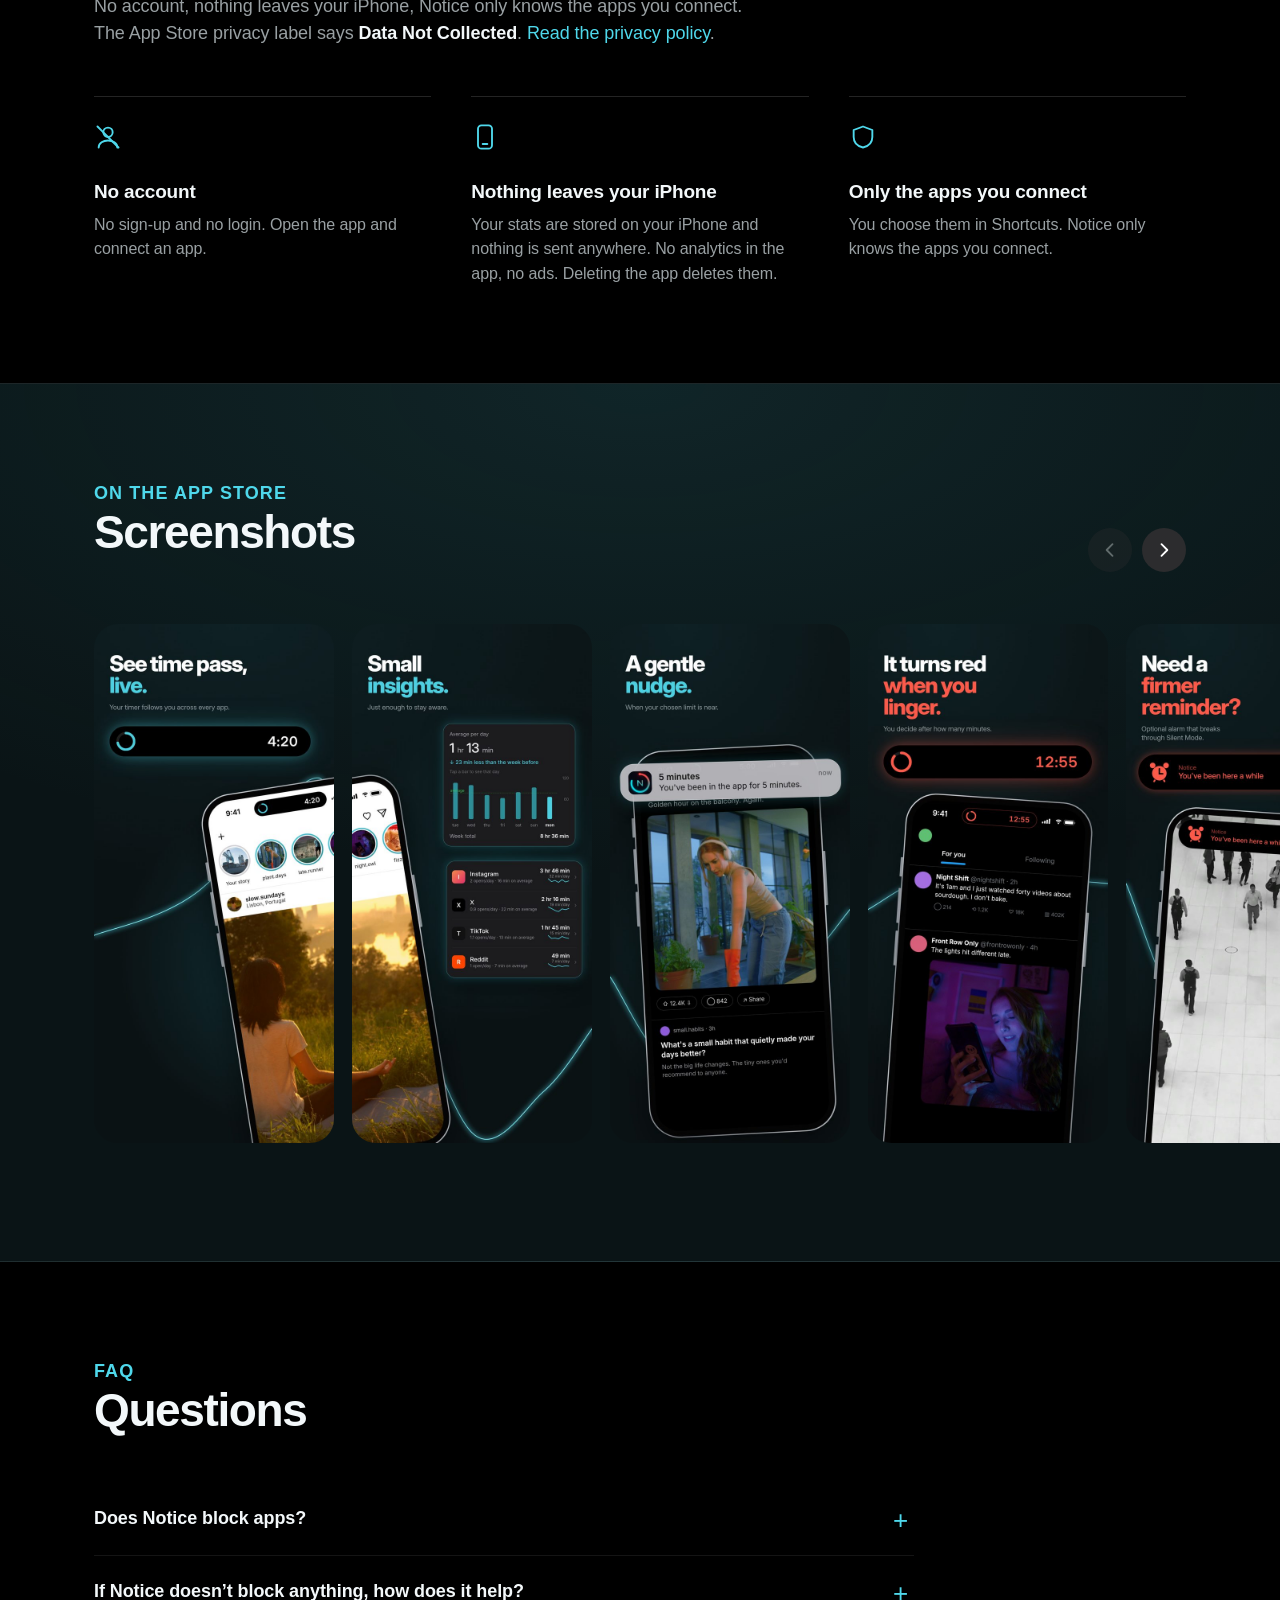
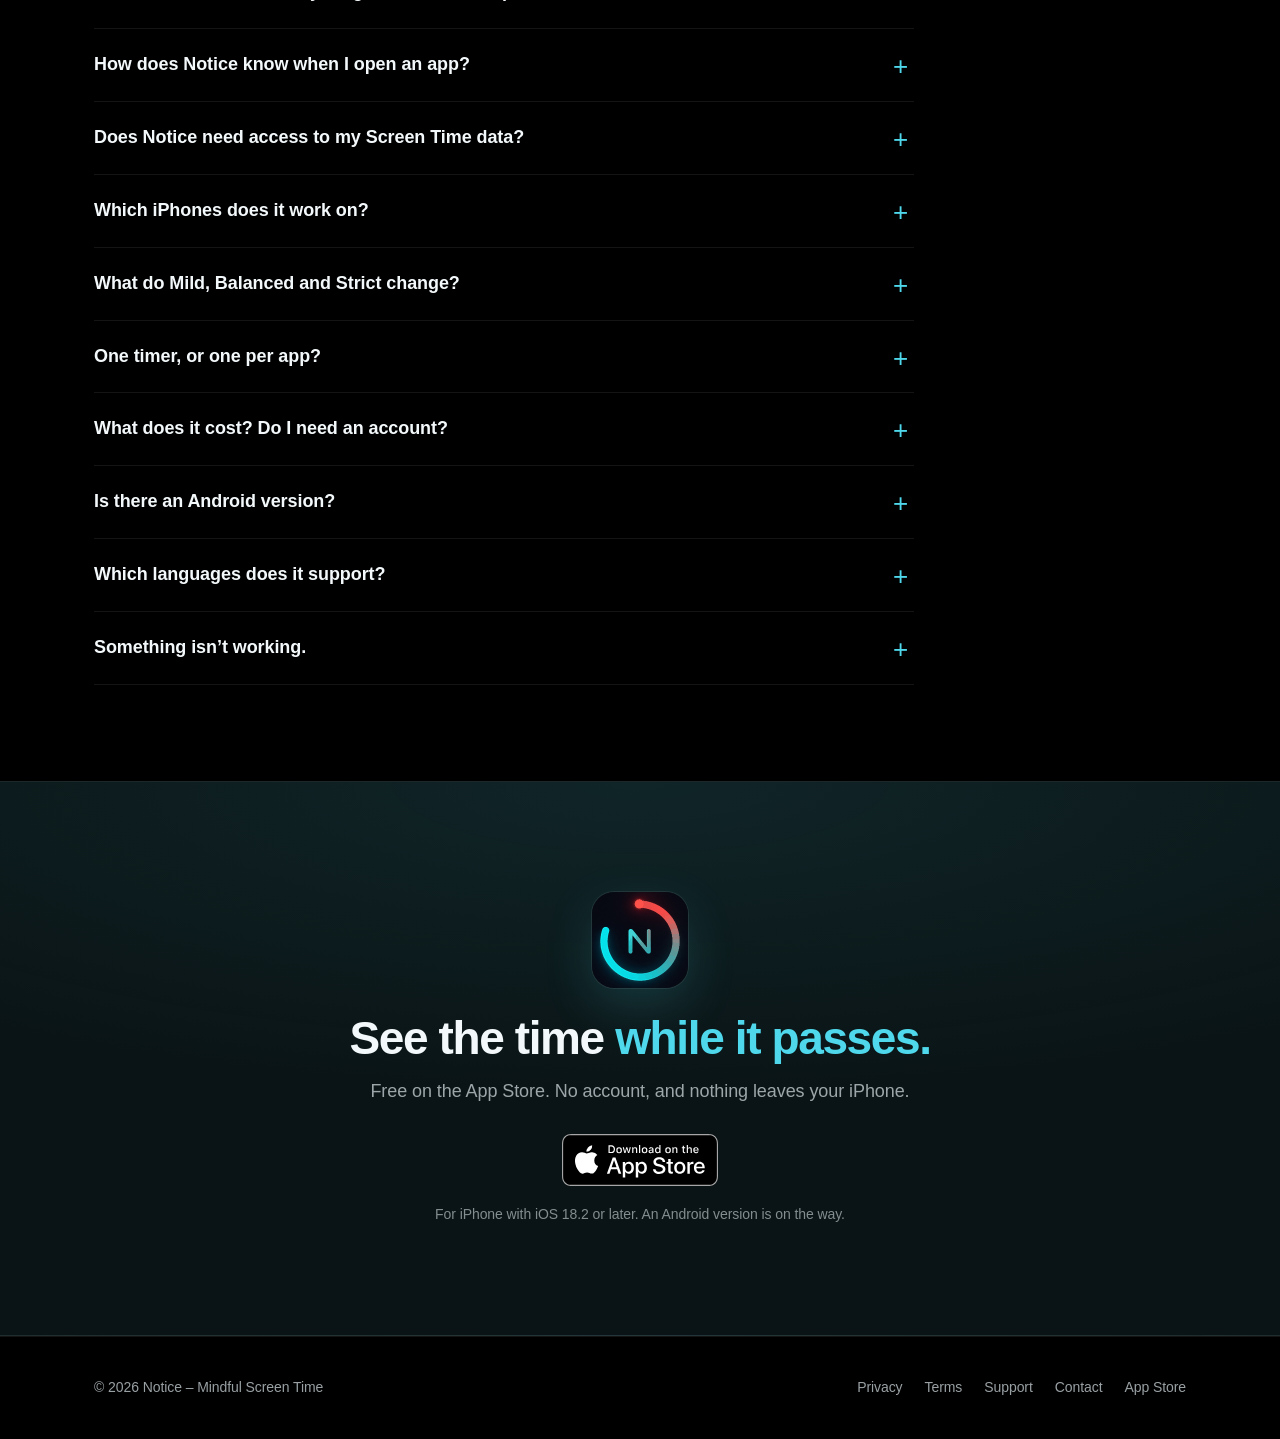
==== commit 7aaebf24: "Use real Instagram, TikTok, and YouTube icons on the site. Replace the CSS placeholder marks with se" ====
--- a/index.html
+++ b/index.html
@@ -70,9 +70,9 @@
     <p class="eyebrow"><img src="assets/icon-192.png" alt="" width="28" height="28">Notice · Mindful screen time</p>
     <h1 id="h-hero">Notice the minutes <span class="acc">while you scroll.</span></h1>
     <ul class="apps" aria-label="Apps you can connect">
-      <li><span class="mk ig" aria-hidden="true"></span>Instagram</li>
-      <li><span class="mk tt" aria-hidden="true"></span>TikTok</li>
-      <li><span class="mk yt" aria-hidden="true"></span>YouTube</li>
+      <li><img class="mk ig" src="assets/icons/instagram.svg" alt="" width="34" height="34" aria-hidden="true">Instagram</li>
+      <li><img class="mk tt" src="assets/icons/tiktok.svg" alt="" width="34" height="34" aria-hidden="true">TikTok</li>
+      <li><img class="mk yt" src="assets/icons/youtube.svg" alt="" width="34" height="34" aria-hidden="true">YouTube</li>
       <li class="any">or any other app</li>
     </ul>
     <p class="lead">Notice puts a live timer at the top of the screen while you’re still in the app. It doesn’t block anything. You see the minutes add up, and you decide when it’s enough.</p>
@@ -123,6 +123,25 @@
       <div class="phone" role="group" aria-label="Simulated iPhone showing Notice over an Instagram-style feed">
         <div class="screen" id="demoScreen">
           <img class="feed" src="assets/demo-feed-photos.jpg" alt="A photo feed styled like Instagram, with stories, likes and a post from Bali" width="880" height="1912">
+          <div class="ig-ui" aria-hidden="true">
+            <span class="ig-cover" style="left:3.86%;top:7.43%;width:6.6%;height:2.72%"></span>
+            <img class="ig-word" src="assets/icons/instagram-wordmark.svg" alt="">
+            <span class="ig-slot" style="left:77.6%;top:7.5%;width:7%;height:3.75%"><svg viewBox="0 0 24 24"><path fill="currentColor" d="M16.792 3.904A4.989 4.989 0 0 1 21.5 9.122c0 3.072-2.652 4.959-5.197 7.222-2.512 2.243-3.865 3.469-4.303 3.752-.477-.309-2.143-1.823-4.303-3.752C5.141 14.072 2.5 12.167 2.5 9.122a4.989 4.989 0 0 1 4.708-5.218 4.21 4.21 0 0 1 3.675 1.941c.84 1.175.98 1.763 1.12 1.763s.278-.588 1.11-1.766a4.17 4.17 0 0 1 3.679-1.938m0-2a6.04 6.04 0 0 0-4.797 2.127 6.052 6.052 0 0 0-4.787-2.127A6.985 6.985 0 0 0 .5 9.122c0 3.61 2.55 5.827 5.015 7.97.283.246.569.494.853.747l1.027.918a44.998 44.998 0 0 0 3.518 3.018 2 2 0 0 0 2.174 0 45.263 45.263 0 0 0 3.626-3.115l.922-.824c.293-.26.59-.519.885-.774 2.334-2.025 4.98-4.32 4.98-7.94a6.985 6.985 0 0 0-6.708-7.218Z"/></svg></span>
+            <span class="ig-slot" style="left:88.6%;top:7.35%;width:7.4%;height:3.9%"><svg viewBox="0 0 24 24" fill="none" stroke="currentColor" stroke-width="1.9" stroke-linejoin="round" stroke-linecap="round"><path d="M22 2 11 13"/><path d="M22 2 15 22 11 13 2 9 22 2z"/></svg></span>
+            <div class="ig-actions">
+              <span><svg viewBox="0 0 24 24"><path fill="#FF3040" d="M12 21s-7.05-4.55-9.55-8.55C.55 9.85.4 6.35 2.7 4.45 4.65 2.85 7.35 3.05 9.05 4.85 9.7 5.55 10.2 6.4 10.55 7.2c.25.55.95.55 1.2 0 .35-.8.85-1.65 1.5-2.35 1.7-1.8 4.4-2 6.35-.4 2.3 1.9 2.15 5.4.25 8S12 21 12 21z"/></svg>90.4K</span>
+              <span><svg viewBox="0 0 24 24" fill="none" stroke="currentColor" stroke-width="1.9" stroke-linejoin="round"><path d="M20.656 17.008a9.993 9.993 0 1 0-3.59 3.615L22 22Z"/></svg>1,204</span>
+              <span><svg viewBox="0 0 24 24" fill="none" stroke="currentColor" stroke-width="1.9" stroke-linejoin="round" stroke-linecap="round"><path d="M22 2 11 13"/><path d="M22 2 15 22 11 13 2 9 22 2z"/></svg></span>
+              <span class="end"><svg viewBox="0 0 24 24" fill="none" stroke="currentColor" stroke-width="1.9" stroke-linejoin="round"><path d="M19 21 12 16 5 21V5a2 2 0 0 1 2-2h10a2 2 0 0 1 2 2z"/></svg></span>
+            </div>
+            <div class="ig-tabs">
+              <svg viewBox="0 0 24 24"><path fill="currentColor" d="M9.005 16.545a2.997 2.997 0 0 1 2.997-2.997A2.997 2.997 0 0 1 15 16.545V22h7V11.543L12 2 2 11.543V22h7.005Z"/></svg>
+              <svg viewBox="0 0 24 24" fill="none" stroke="currentColor" stroke-width="2" stroke-linecap="round"><circle cx="11" cy="11" r="7.25"/><path d="m21 21-4.2-4.2"/></svg>
+              <svg viewBox="0 0 24 24" fill="none" stroke="currentColor" stroke-width="1.9" stroke-linecap="round" stroke-linejoin="round"><rect x="3.25" y="3.25" width="17.5" height="17.5" rx="5"/><path d="M12 8v8M8 12h8"/></svg>
+              <svg viewBox="0 0 24 24" fill="none" stroke="currentColor" stroke-width="1.9" stroke-linejoin="round"><rect x="3.25" y="3.25" width="17.5" height="17.5" rx="5"/><path fill="currentColor" stroke="none" d="M10.1 8.7v6.6l5.5-3.3-5.5-3.3z"/></svg>
+              <svg viewBox="0 0 24 24" fill="none" stroke="currentColor" stroke-width="1.9" stroke-linecap="round"><circle cx="12" cy="12" r="9.25"/><circle cx="12" cy="10" r="3.1"/><path d="M6.6 18.7a6.2 6.2 0 0 1 10.8 0"/></svg>
+            </div>
+          </div>
           <div class="u alarm-flash" id="dFlash"></div>
           <div class="u banner" id="dBanner" role="status" aria-live="polite">
             <img src="assets/icon-192.png" alt="">
@@ -140,7 +159,7 @@
           </div>
         </div>
       </div>
-          <p class="clock-read"><span class="mk ig" aria-hidden="true"></span><span><span class="num" id="dRead">0:00</span> in Instagram</span></p>
+          <p class="clock-read"><img class="mk ig" src="assets/icons/instagram.svg" alt="" width="22" height="22" aria-hidden="true"><span><span class="num" id="dRead">0:00</span> in Instagram</span></p>
         </div>
       </div>
     </div>
@@ -199,7 +218,7 @@
       </li>
       <li class="step">
         <div class="vis" aria-hidden="true">
-          <div class="sc"><span class="ics" aria-hidden="true"><span class="mk ig"></span><span class="mk tt"></span><span class="mk yt"></span></span><span>When an app you chose<small>is opened</small></span></div>
+          <div class="sc"><span class="ics" aria-hidden="true"><img class="mk ig" src="assets/icons/instagram.svg" alt="" width="28" height="28"><img class="mk tt" src="assets/icons/tiktok.svg" alt="" width="28" height="28"><img class="mk yt" src="assets/icons/youtube.svg" alt="" width="28" height="28"></span><span>When an app you chose<small>is opened</small></span></div>
           <span class="arrow">↓</span>
           <div class="sc"><span class="ic" style="background:#000;border:1px solid #333"><img src="assets/icon-192.png" alt="" style="width:28px;border-radius:7px"></span><span>Run Notice timer<small>Shortcut</small></span></div>
         </div>
--- a/styles.css
+++ b/styles.css
@@ -83,6 +83,19 @@
 .phone{--w:300px;position:relative;width:calc(var(--w) + 22px);padding:11px;border-radius:calc(var(--w)*.17);background:linear-gradient(145deg,#3a3d42,#1a1b1e 40%,#2b2d31);box-shadow:0 40px 100px rgba(0,0,0,.7),0 0 0 1px rgba(255,255,255,.06) inset;flex:none}
 .screen{position:relative;width:var(--w);aspect-ratio:1320/2868;border-radius:calc(var(--w)*.145);overflow:hidden;background:#000}
 .screen > img.feed{width:100%;height:100%;object-fit:cover;transition:filter .5s}
+/* Instagram chrome drawn over the baked-in stand-in glyphs. Positions are
+   percentages of the 880×1912 feed so they scale with the phone. */
+.ig-ui{position:absolute;inset:0;z-index:1;pointer-events:none;color:#111}
+.ig-cover{position:absolute;background:#fff}
+.ig-word{position:absolute;left:3.6%;top:8.75%;width:23%;height:2.45%;object-fit:contain;object-position:left center}
+.ig-slot{position:absolute;background:#fff;display:flex;align-items:flex-end;justify-content:center;padding-bottom:0.15%}
+.ig-slot svg{width:calc(var(--w) * .046);height:calc(var(--w) * .046);display:block}
+.ig-actions{position:absolute;left:0;right:0;top:86.4%;height:4.6%;background:#fff;display:flex;align-items:center;gap:calc(var(--w) * .042);padding:0 calc(var(--w) * .034);color:#262626;font-weight:600;font-size:calc(var(--w) * .023);letter-spacing:-.01em;line-height:1}
+.ig-actions span{display:flex;align-items:center;gap:calc(var(--w) * .012)}
+.ig-actions .end{margin-left:auto}
+.ig-actions svg,.ig-tabs svg{width:calc(var(--w) * .05);height:calc(var(--w) * .05);display:block;flex:none}
+.ig-tabs{position:absolute;left:0;right:0;top:91.85%;height:3.55%;background:#fff;display:flex;align-items:center;justify-content:space-around;border-top:1px solid #efefef;color:#111}
+.ig-tabs svg{width:calc(var(--w) * .055);height:calc(var(--w) * .055)}
 
 /* demo overlays, sized in 1320-px capture units */
 .u{position:absolute}
@@ -368,14 +381,12 @@
 .apps{display:flex;flex-wrap:wrap;justify-content:center;align-items:center;gap:12px 22px;list-style:none;margin:0 auto 26px;padding:0;max-width:720px}
 .apps li{display:flex;align-items:center;gap:8px;font-size:15px;font-weight:620;letter-spacing:-.015em}
 .apps .any{color:var(--muted);font-weight:500}
-.mk{width:34px;height:34px;border-radius:10px;flex:none;background-repeat:no-repeat;background-position:center;background-size:17px 17px}
-.mk.ig{background-image:url("data:image/svg+xml,%3Csvg xmlns='http://www.w3.org/2000/svg' viewBox='0 0 24 24'%3E%3Crect x='3.5' y='3.5' width='17' height='17' rx='5' fill='none' stroke='white' stroke-width='1.8'/%3E%3Ccircle cx='12' cy='12' r='3.4' fill='none' stroke='white' stroke-width='1.8'/%3E%3Ccircle cx='16.7' cy='7.4' r='1' fill='white'/%3E%3C/svg%3E"),linear-gradient(145deg,#ffe27a,#ff7a3c 36%,#e1306c 64%,#7d3cff);background-size:17px 17px,cover}
-.mk.tt{background-color:#111;background-size:24px 24px;background-image:url("data:image/svg+xml,%3Csvg xmlns='http://www.w3.org/2000/svg' viewBox='0 0 24 24'%3E%3Cg fill='%2325F4EE' transform='translate(-1.7,-1.15)'%3E%3Cpath d='M9.2 17.6a2.5 2.5 0 1 1-1.6-2.36V5h2v10.2a2.5 2.5 0 0 1-.4 2.4z'/%3E%3Cpath d='M9.6 5h1.7c.4 2.2 2 3.5 4.3 3.8v2c-1.8-.2-3.3-1-4.3-2.2V5z'/%3E%3C/g%3E%3Cg fill='%23FE2C55' transform='translate(1.7,1.15)'%3E%3Cpath d='M9.2 17.6a2.5 2.5 0 1 1-1.6-2.36V5h2v10.2a2.5 2.5 0 0 1-.4 2.4z'/%3E%3Cpath d='M9.6 5h1.7c.4 2.2 2 3.5 4.3 3.8v2c-1.8-.2-3.3-1-4.3-2.2V5z'/%3E%3C/g%3E%3Cg fill='white'%3E%3Cpath d='M9.2 17.6a2.5 2.5 0 1 1-1.6-2.36V5h2v10.2a2.5 2.5 0 0 1-.4 2.4z'/%3E%3Cpath d='M9.6 5h1.7c.4 2.2 2 3.5 4.3 3.8v2c-1.8-.2-3.3-1-4.3-2.2V5z'/%3E%3C/g%3E%3C/svg%3E");box-shadow:0 0 0 1px rgba(255,255,255,.12)}
-.mk.yt{background-color:#ff0000;background-image:url("data:image/svg+xml,%3Csvg xmlns='http://www.w3.org/2000/svg' viewBox='0 0 24 24'%3E%3Cpath fill='white' d='M9.2 7.3c0-.7.7-1.1 1.3-.7l6.8 4c.5.3.5 1.1 0 1.4l-6.8 4.1c-.6.3-1.3-.1-1.3-.8V7.3z'/%3E%3C/svg%3E")}
-.ics .mk{position:relative;width:28px;height:28px;border-radius:8px;margin-right:-8px;border:2px solid #1c1c1e;background-size:14px 14px,cover;box-shadow:none}
+.mk{width:34px;height:34px;flex:none;display:block;object-fit:contain}
+.ics .mk{position:relative;width:28px;height:28px;margin-right:-8px;border-radius:22%;box-shadow:0 0 0 2px #1c1c1e}
 .ics .mk:nth-child(1){z-index:3}.ics .mk:nth-child(2){z-index:2}.ics .mk:nth-child(3){z-index:1}
 .ics .mk:last-child{margin-right:0}
-.clock-read .mk{width:22px;height:22px;border-radius:6px;background-size:12px 12px,cover;box-shadow:none}
+.ics .mk.yt{border-radius:12%}
+.clock-read .mk{width:22px;height:22px;border-radius:6px;box-shadow:none}
 .hero-c .lead{margin-left:auto;margin-right:auto;max-width:600px}
 .hero-c .cta{justify-content:center;margin-bottom:22px}
 .hero-c .facts{justify-content:center}
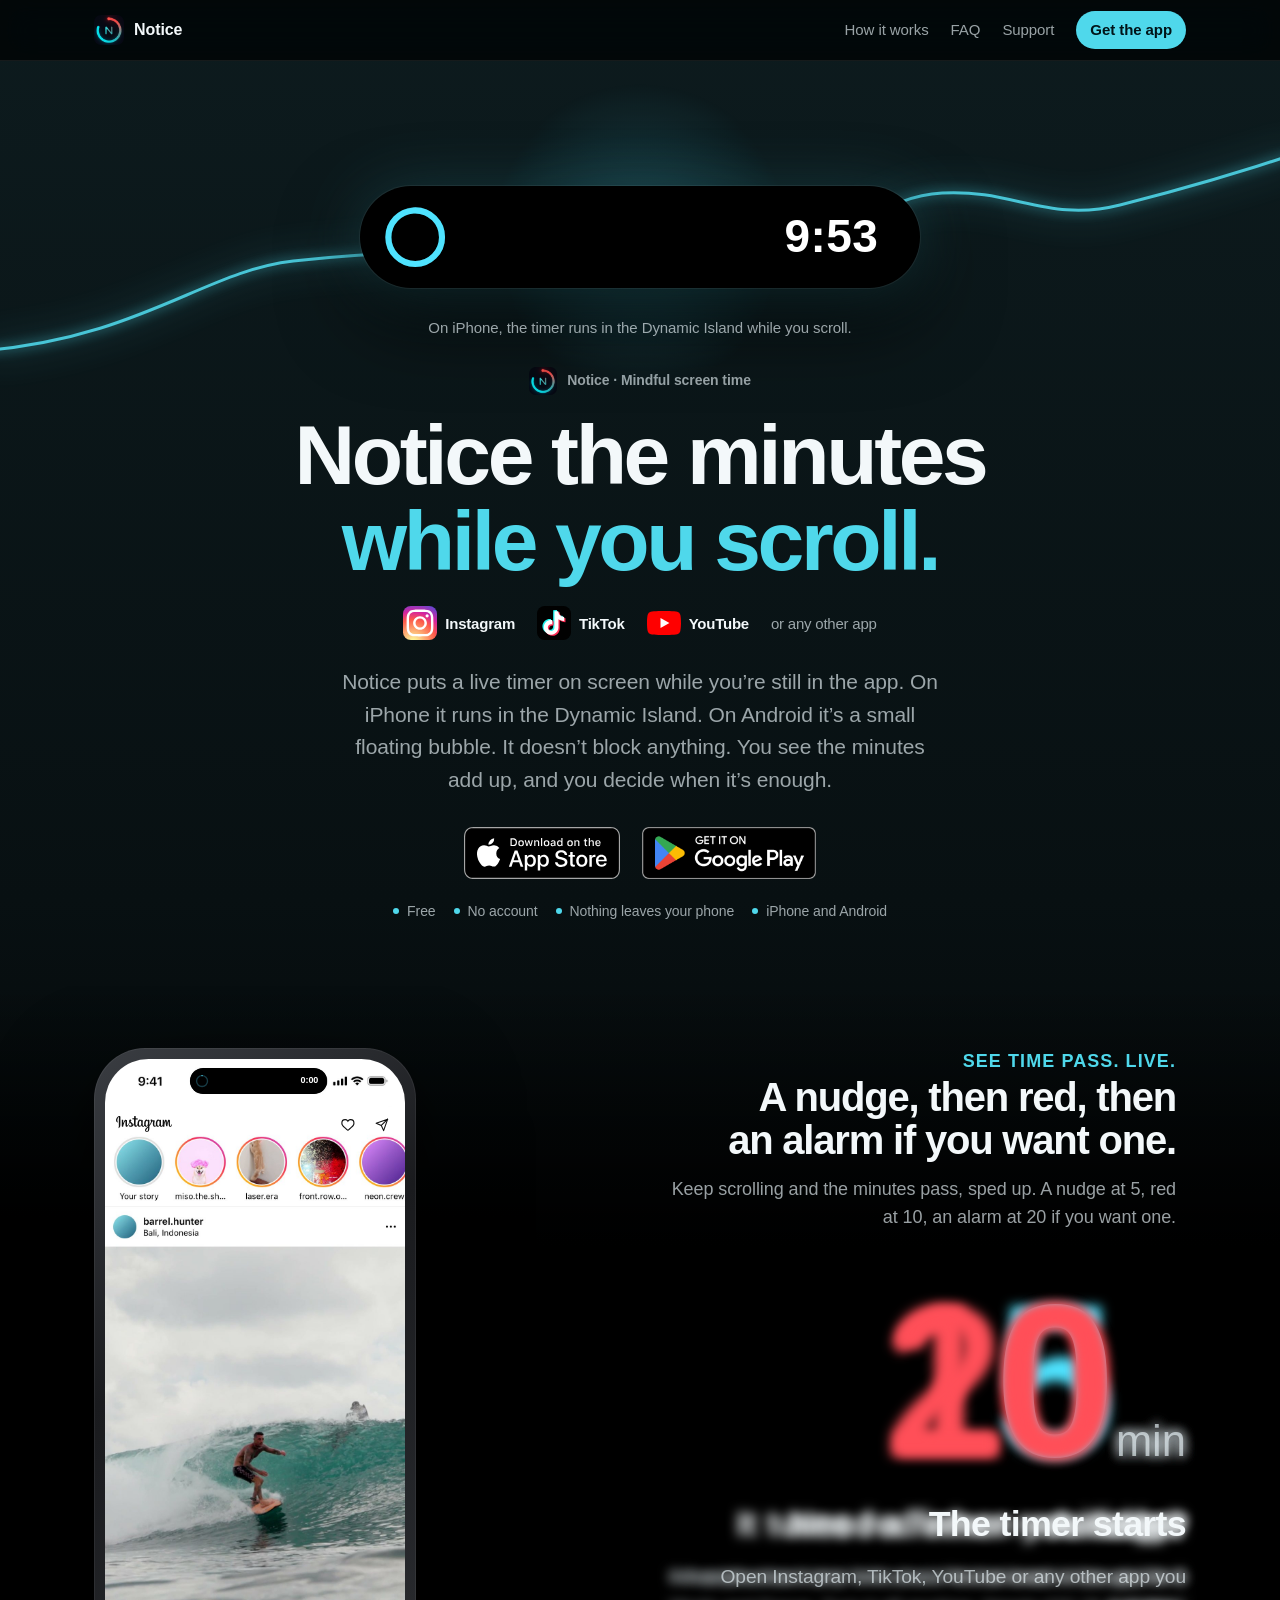
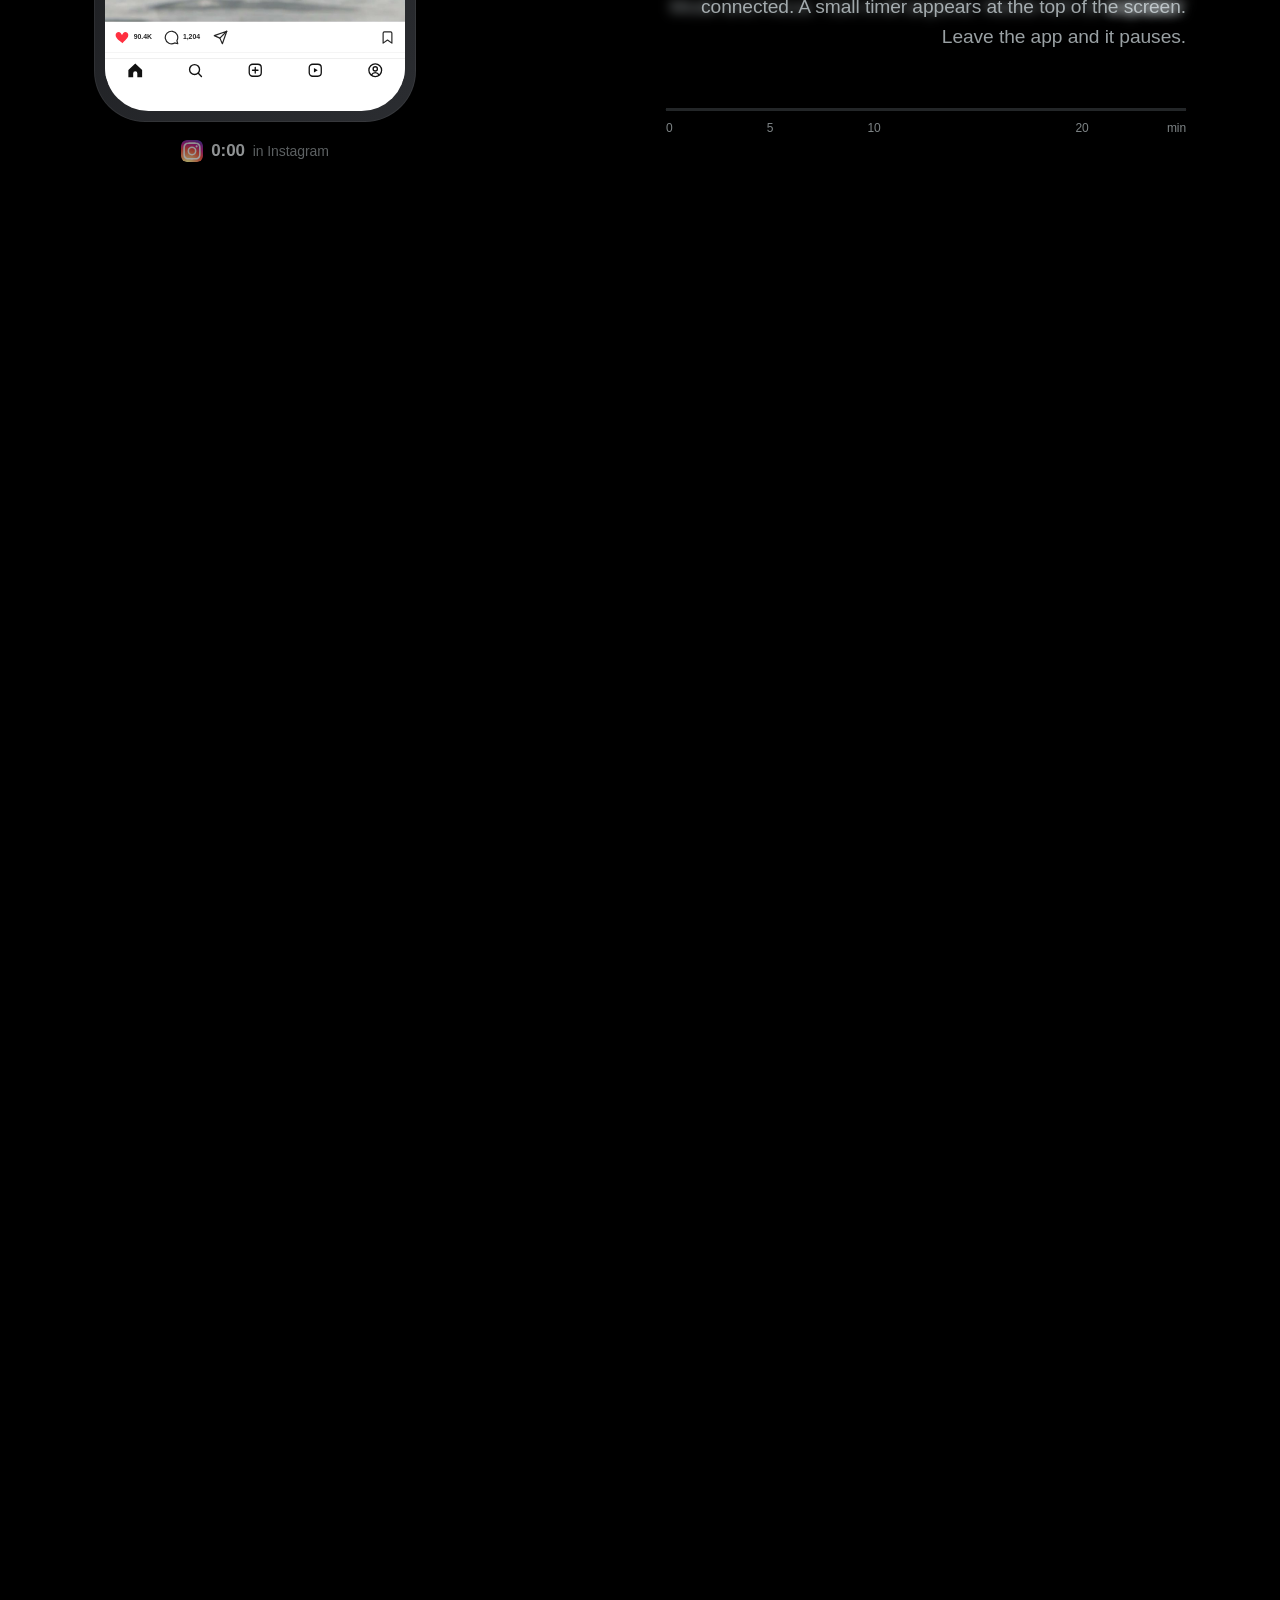
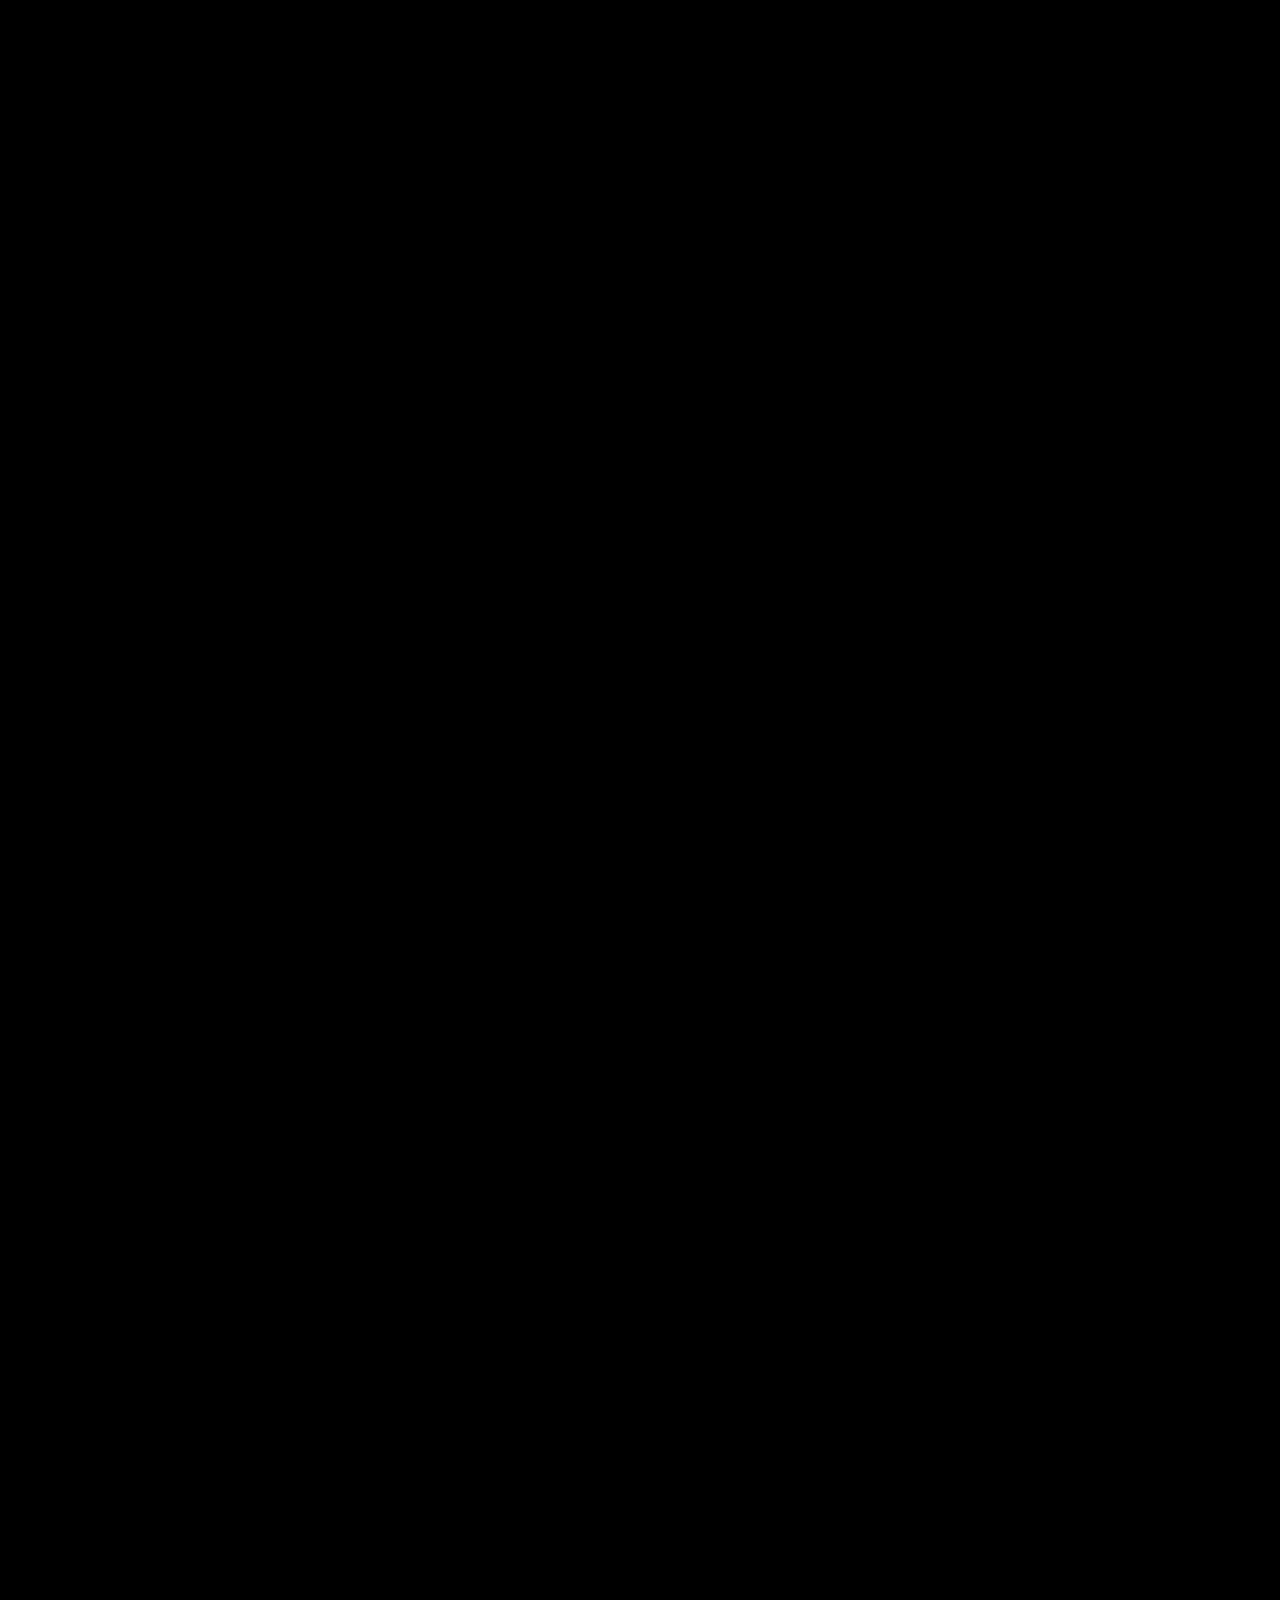
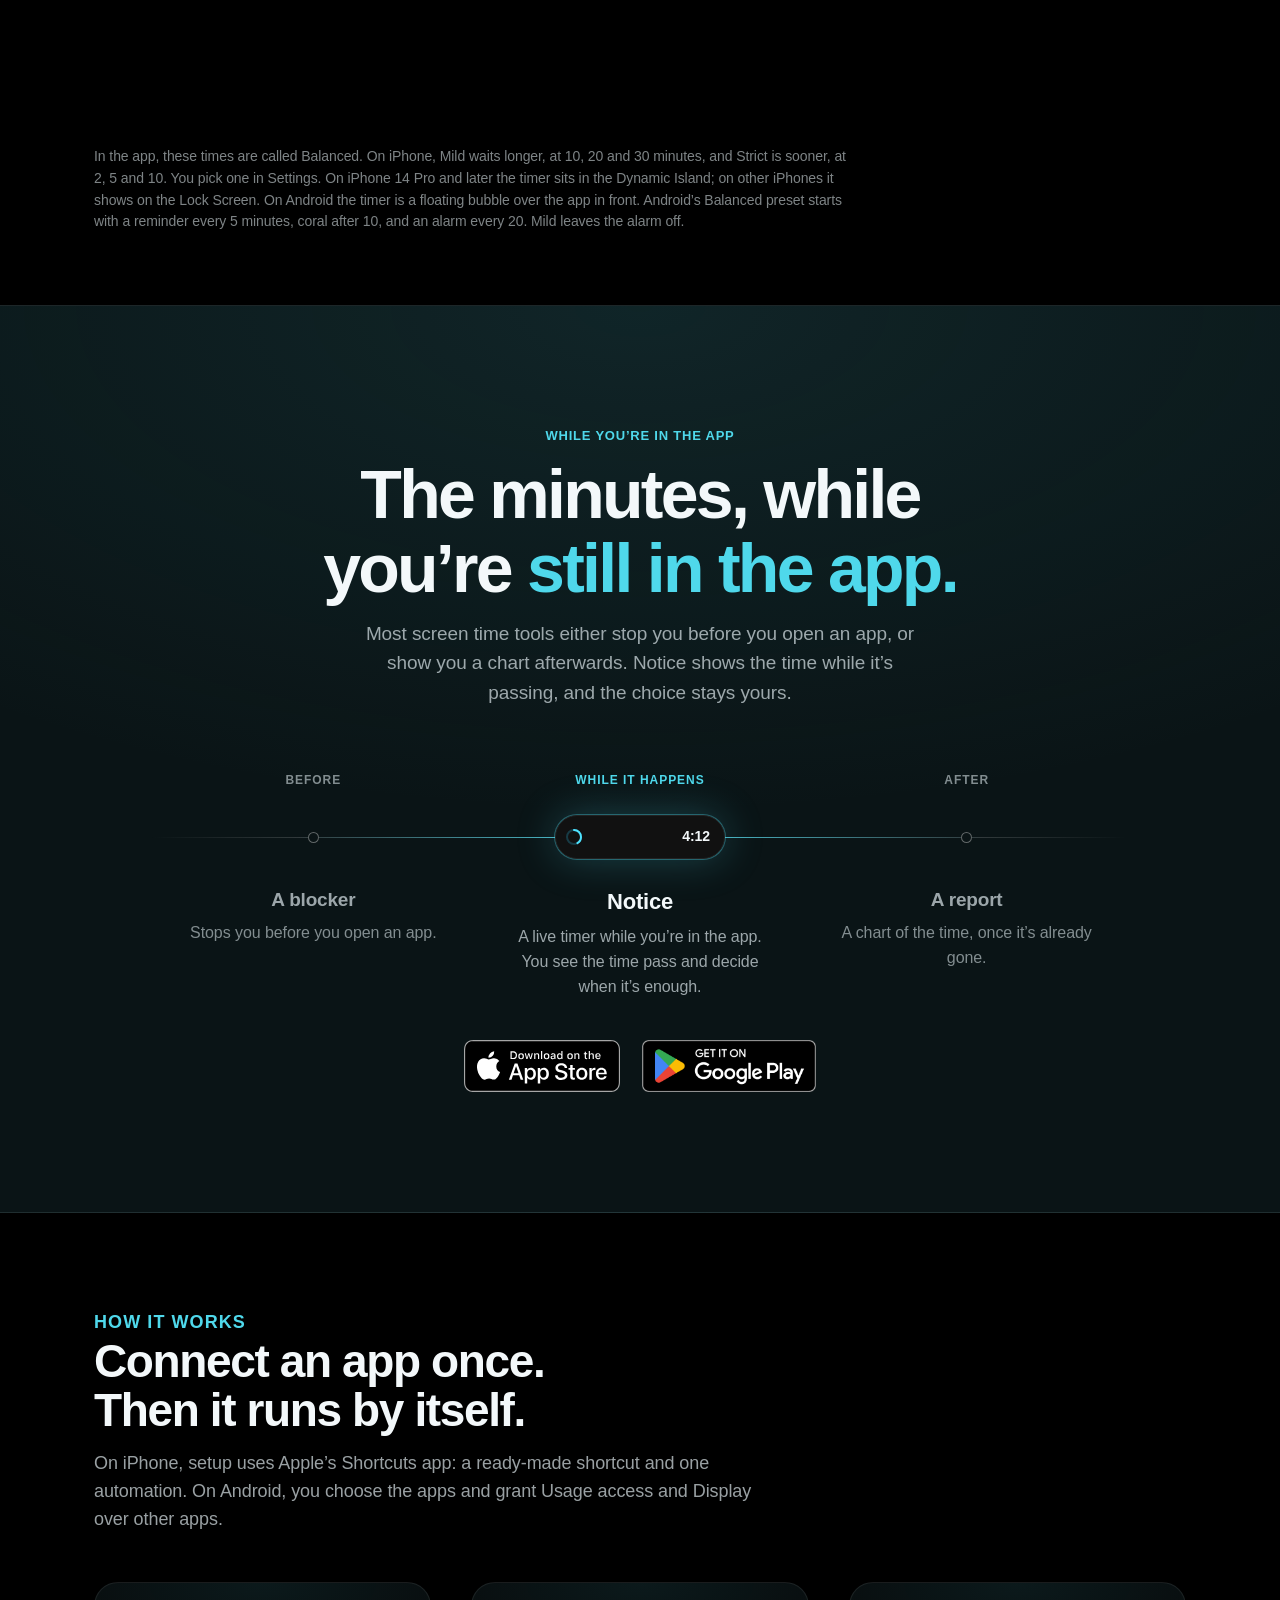
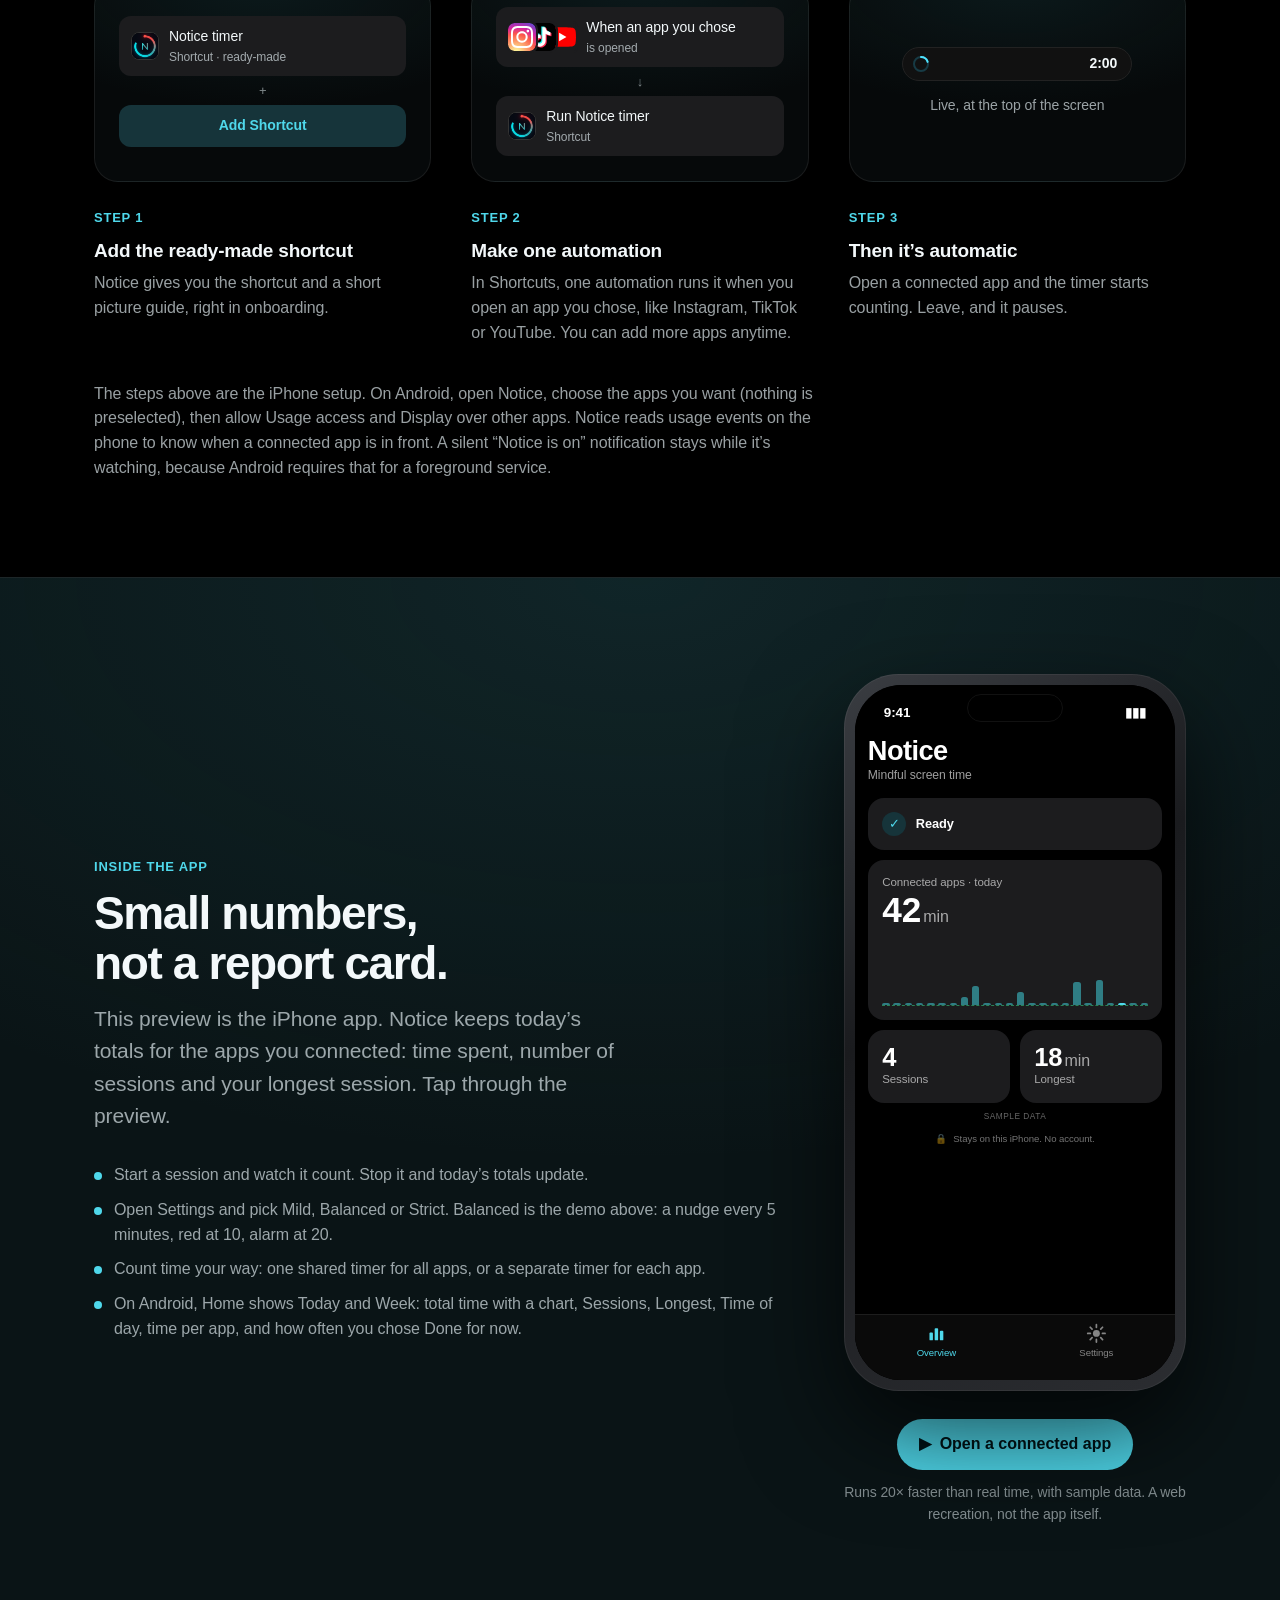
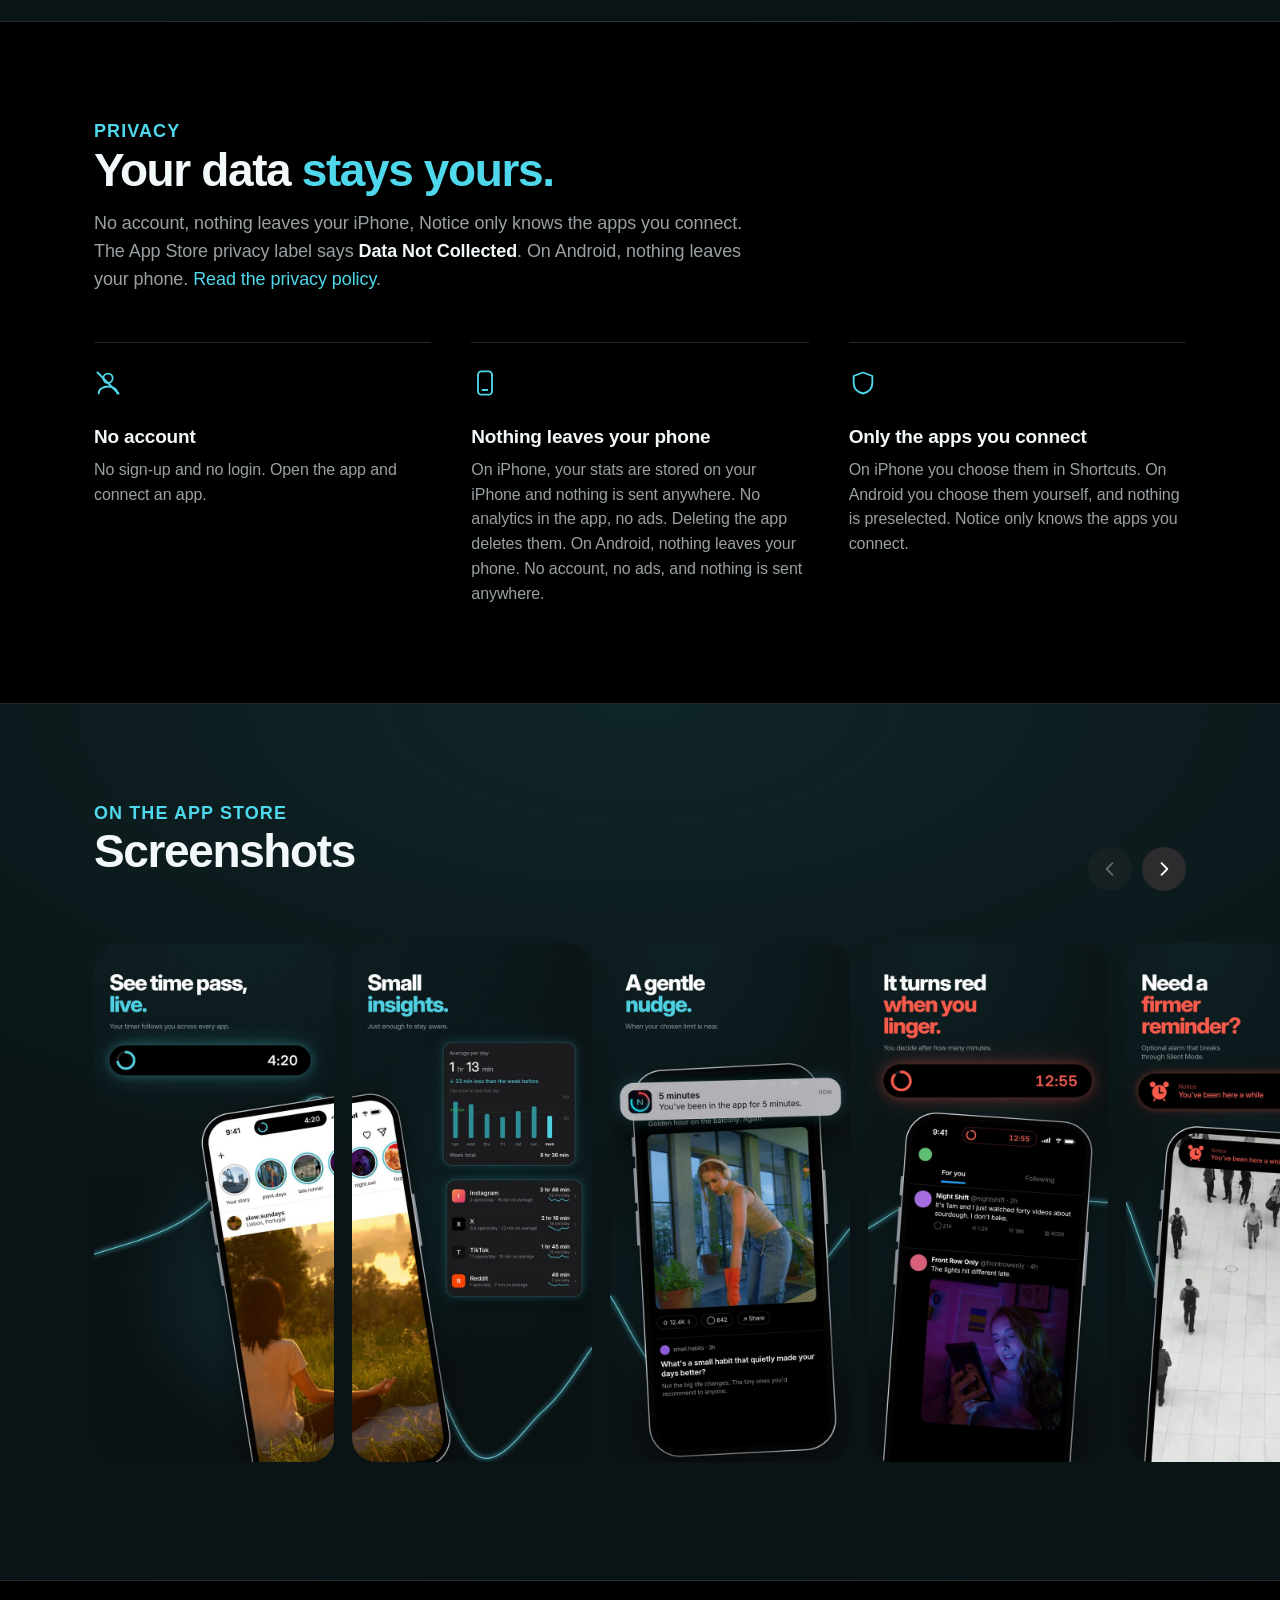
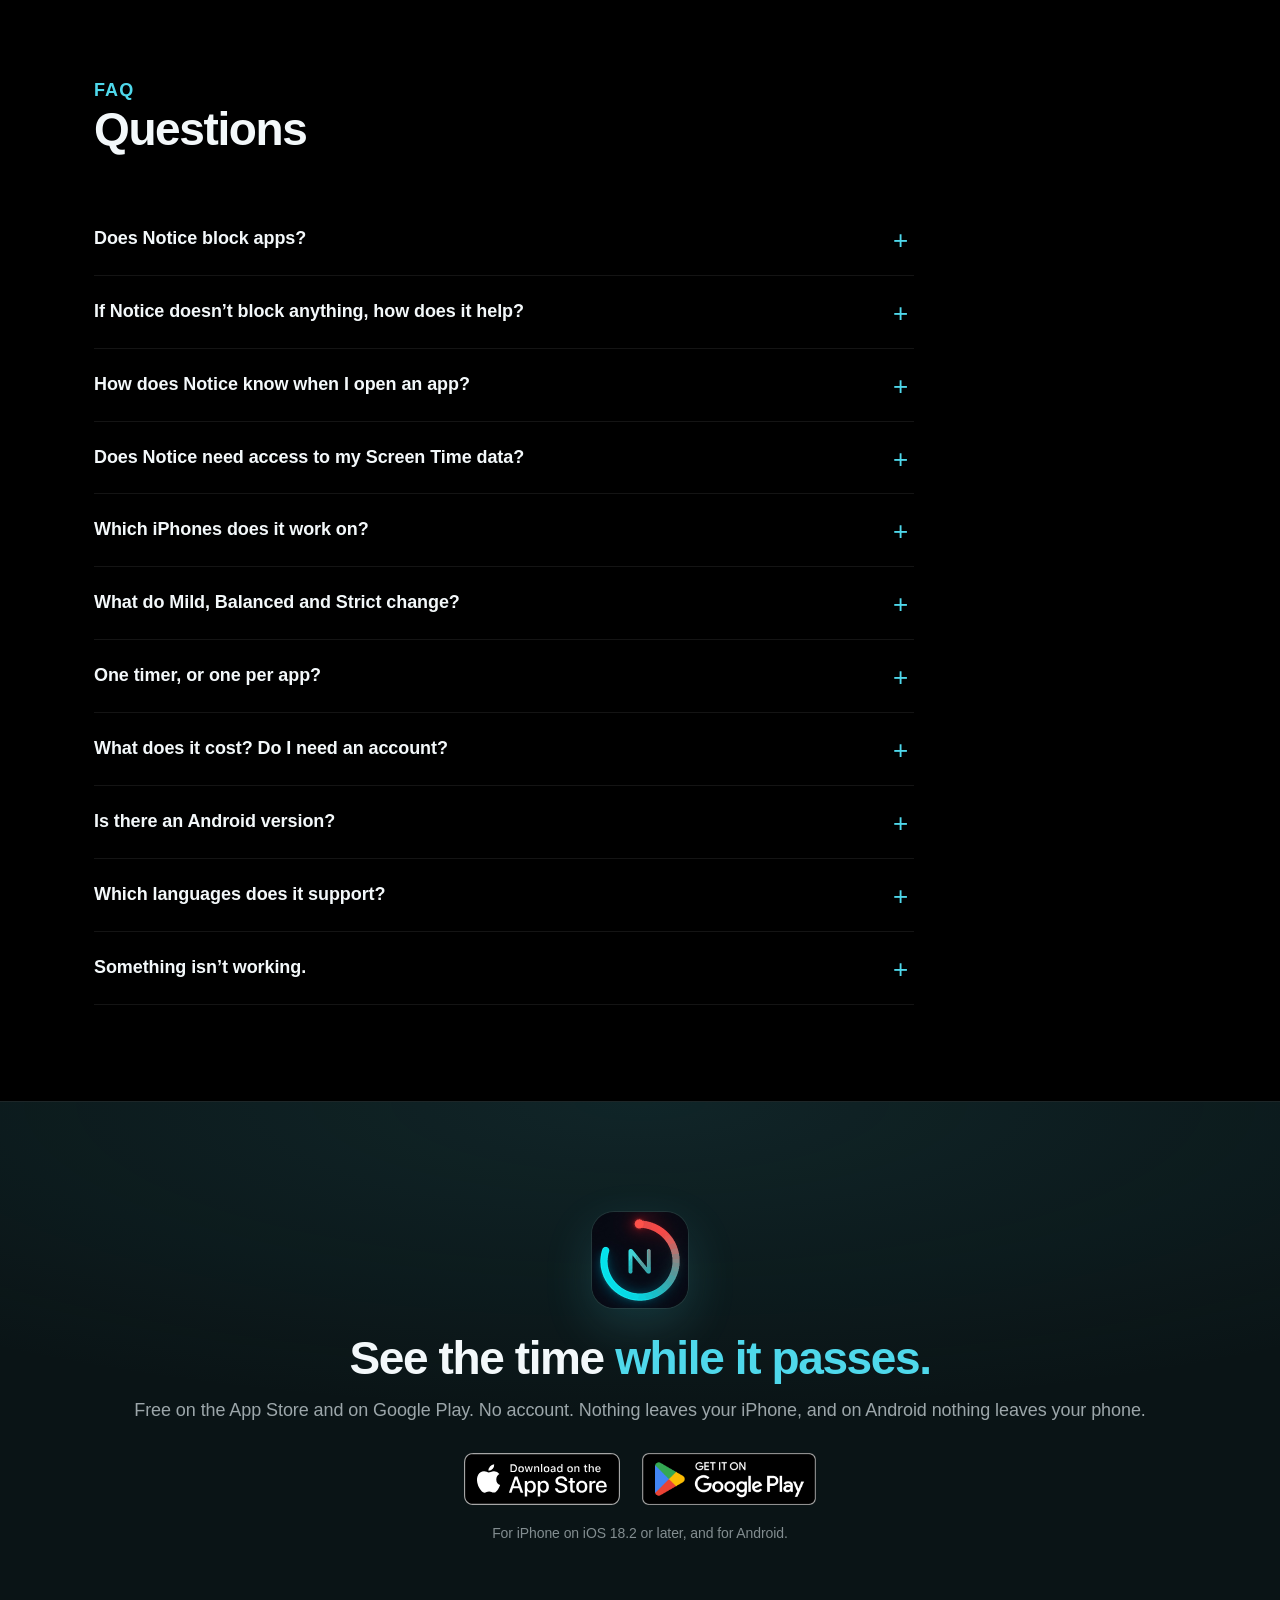
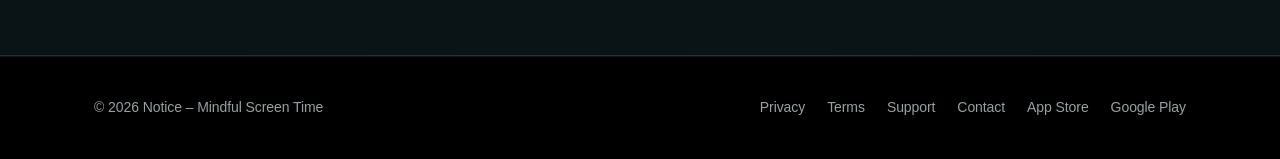
==== commit 1f72ce1b: "Show Notice on iPhone and Android. Add the official Google Play badge beside every App Store badge, " ====
--- a/index.html
+++ b/index.html
@@ -4,7 +4,7 @@
 <meta charset="utf-8">
 <meta name="viewport" content="width=device-width, initial-scale=1, viewport-fit=cover">
 <title>Notice the minutes while you scroll</title>
-<meta name="description" content="Notice puts a live timer on screen while you scroll Instagram, TikTok, YouTube or any app you connect. Free, no account, nothing leaves your iPhone.">
+<meta name="description" content="Notice puts a live timer on screen while you scroll Instagram, TikTok, YouTube or any app you connect. Free on iPhone and Android. No account, and nothing leaves your phone.">
 <meta name="theme-color" content="#000000">
 <meta name="openthis-verification" content="otv_19b017bdaae944f848840648b9af3dbc">
 <meta name="apple-itunes-app" content="app-id=6794823541">
@@ -13,30 +13,34 @@
 <meta property="og:type" content="website">
 <meta property="og:site_name" content="Notice – Mindful Screen Time">
 <meta property="og:title" content="Notice the minutes while you scroll">
-<meta property="og:description" content="A live timer while you scroll Instagram, TikTok, YouTube or any app you connect. Free, no account, nothing leaves your iPhone.">
+<meta property="og:description" content="A live timer while you scroll Instagram, TikTok, YouTube or any app you connect. Free on iPhone and Android. No account, and nothing leaves your phone.">
 <meta property="og:image" content="https://noticeapp.app/assets/og-image.png">
 <meta property="og:image:width" content="1200"><meta property="og:image:height" content="630">
 <meta property="og:url" content="https://noticeapp.app/">
 <meta name="twitter:card" content="summary_large_image">
 <meta name="twitter:title" content="Notice the minutes while you scroll">
-<meta name="twitter:description" content="A live timer while you scroll Instagram, TikTok, YouTube or any app you connect. Free, no account.">
+<meta name="twitter:description" content="A live timer while you scroll Instagram, TikTok, YouTube or any app you connect. Free on iPhone and Android. No account.">
 <meta name="twitter:image" content="https://noticeapp.app/assets/og-image.png">
 <link rel="icon" href="favicon.ico" sizes="any">
 <link rel="icon" type="image/png" sizes="32x32" href="favicon-32.png">
 <link rel="apple-touch-icon" href="apple-touch-icon.png">
 <link rel="stylesheet" href="styles.css">
 <script type="application/ld+json">
-{"@context":"https://schema.org","@type":"MobileApplication","name":"Notice – Mindful Screen Time","description":"A live timer in the Dynamic Island that shows how long you've been scrolling, while you're still in the app. Connect Instagram, TikTok, YouTube or any other app. Free, no account, and nothing leaves your iPhone.","operatingSystem":"iOS 18.2 or later","applicationCategory":"HealthApplication","offers":{"@type":"Offer","price":"0","priceCurrency":"USD"},"downloadUrl":"https://apps.apple.com/app/id6794823541","url":"https://noticeapp.app/","image":"https://noticeapp.app/assets/icon-512.png","screenshot":"https://noticeapp.app/assets/screenshots/01-see-time-pass-live.jpg","inLanguage":["en","sv","es","fr","de","pt","zh-Hans","ru","ar"]}
+{"@context":"https://schema.org","@graph":[
+{"@type":"MobileApplication","name":"Notice – Mindful Screen Time","description":"A live timer in the Dynamic Island that shows how long you've been in an app, while you're still in it. On iPhone, setup uses Shortcuts. Free, no account, and nothing leaves your iPhone.","operatingSystem":"iOS 18.2 or later","applicationCategory":"HealthApplication","offers":{"@type":"Offer","price":"0","priceCurrency":"USD","url":"https://apps.apple.com/app/id6794823541"},"downloadUrl":"https://apps.apple.com/app/id6794823541","url":"https://noticeapp.app/","image":"https://noticeapp.app/assets/icon-512.png","screenshot":"https://noticeapp.app/assets/screenshots/01-see-time-pass-live.jpg","inLanguage":["en","sv","es","fr","de","pt","zh-Hans","ru","ar"],"sameAs":["https://apps.apple.com/app/id6794823541","https://play.google.com/store/apps/details?id=app.notice"]},
+{"@type":"MobileApplication","name":"Notice – Mindful Screen Time","description":"A small floating timer over a connected app. The default is a draggable bubble with the time and a progress ring. Free, no account, no ads, and nothing leaves your phone.","operatingSystem":"Android","applicationCategory":"HealthApplication","offers":{"@type":"Offer","price":"0","priceCurrency":"USD","url":"https://play.google.com/store/apps/details?id=app.notice"},"downloadUrl":"https://play.google.com/store/apps/details?id=app.notice","url":"https://noticeapp.app/","image":"https://noticeapp.app/assets/icon-512.png","inLanguage":["en","sv"],"sameAs":["https://apps.apple.com/app/id6794823541","https://play.google.com/store/apps/details?id=app.notice"]}
+]}
 </script>
 <script type="application/ld+json">
 {"@context":"https://schema.org","@type":"FAQPage","mainEntity":[
 {"@type":"Question","name":"Does Notice block apps?","acceptedAnswer":{"@type":"Answer","text":"No. Notice never stops you from using an app. It shows the time, sends a nudge, and can sound an alarm if you turn that on. What you do next is up to you."}},
-{"@type":"Question","name":"If Notice doesn't block anything, how does it help?","acceptedAnswer":{"@type":"Answer","text":"It shows the time while you're still in the app, not in a report afterwards. You see the timer count, get a nudge, and see it turn red when you pass your limit. If you want something firmer, you can turn on the hard-limit alarm."}},
-{"@type":"Question","name":"How does Notice know when I open an app?","acceptedAnswer":{"@type":"Answer","text":"Through Apple's Shortcuts app. Notice gives you a ready-made shortcut, and one Shortcuts automation runs it when you open an app you chose. A short picture guide in the app walks you through it."}},
-{"@type":"Question","name":"Does Notice need access to my Screen Time data?","acceptedAnswer":{"@type":"Answer","text":"No. Notice doesn't use Apple's Screen Time or Family Controls APIs and doesn't ask for your Screen Time data. It asks for Notifications, Live Activities and, only if you want the hard-limit alarm, Alarms."}},
+{"@type":"Question","name":"If Notice doesn't block anything, how does it help?","acceptedAnswer":{"@type":"Answer","text":"It shows the time while you're still in the app, not in a report afterwards. On iPhone you see the timer count, get a nudge, and see it turn red when you pass your limit. If you want something firmer, you can turn on the hard-limit alarm. On Android the timer turns coral past your limit and stays open, with Done for now or Continue. You can turn on an alarm, which runs on its own interval."}},
+{"@type":"Question","name":"How does Notice know when I open an app?","acceptedAnswer":{"@type":"Answer","text":"On iPhone, through Apple's Shortcuts app. Notice gives you a ready-made shortcut, and one Shortcuts automation runs it when you open an app you chose. A short picture guide in the app walks you through it. On Android, you grant Usage access and Display over other apps. Notice reads usage events on the phone to know when a connected app is in front."}},
+{"@type":"Question","name":"Does Notice need access to my Screen Time data?","acceptedAnswer":{"@type":"Answer","text":"No. Notice doesn't use Apple's Screen Time or Family Controls APIs and doesn't ask for your Screen Time data. On iPhone it asks for Notifications, Live Activities and, only if you want the hard-limit alarm, Alarms. On Android it asks for Usage access and Display over other apps, and a silent Notice is on notification stays while it's watching, because Android requires that for a foreground service."}},
 {"@type":"Question","name":"Which iPhones does it work on?","acceptedAnswer":{"@type":"Answer","text":"iOS 18.2 and later. The live timer appears in the Dynamic Island on iPhone 14 Pro and later, and on the Lock Screen on other models. The hard-limit alarm needs iOS 26.1 or later."}},
-{"@type":"Question","name":"What do Mild, Balanced and Strict change?","acceptedAnswer":{"@type":"Answer","text":"How often you're reminded, when the timer turns red, and when the alarm goes off. Balanced reminds you every 5 minutes, turns red at 10 and sounds the alarm at 20. Mild is 10, 20 and 30; Strict is 2, 5 and 10. The alarm can be turned off."}},
-{"@type":"Question","name":"What does it cost? Do I need an account?","acceptedAnswer":{"@type":"Answer","text":"Notice is free on the App Store, and there's no account or sign-up."}}
+{"@type":"Question","name":"What do Mild, Balanced and Strict change?","acceptedAnswer":{"@type":"Answer","text":"On iPhone, how often you're reminded, when the timer turns red, and when the alarm goes off. Balanced reminds you every 5 minutes, turns red at 10 and sounds the alarm at 20. Mild is 10, 20 and 30; Strict is 2, 5 and 10. The alarm can be turned off. On Android, Balanced starts with a reminder every 5 minutes, coral after 10, and an alarm every 20. Mild leaves the alarm off. Strict and Custom are there too."}},
+{"@type":"Question","name":"What does it cost? Do I need an account?","acceptedAnswer":{"@type":"Answer","text":"Notice is free on the App Store and on Google Play. There's no account or sign-up. On Android there are no ads and no in-app purchases."}},
+{"@type":"Question","name":"Is there an Android version?","acceptedAnswer":{"@type":"Answer","text":"Yes. Notice is on Google Play. A small floating timer appears over a connected app when that app is in front. The default is a draggable bubble: a capsule with the time and a progress ring that snaps to either edge. You can switch to a Camera island pill around the front-camera hole, and it falls back to the bubble if there is no usable hole. Size is Small, Medium or Large, and you can set the opacity. The ring fills toward the next reminder. At each reminder a short quiet note shows the time in the app. Past the limit the timer turns coral and stays open, with Done for now or Continue. There is no snooze. An optional alarm runs on its own interval, can sound when the phone is quiet, and shows a full-screen cue. The running timer is not shown on the lock screen. Nothing leaves your phone."}}
 ]}
 </script>
 </head>
@@ -49,7 +53,7 @@
       <a class="hide-sm" href="#how">How it works</a>
       <a class="hide-sm" href="#faq">FAQ</a>
       <a href="support.html">Support</a>
-      <a class="get" href="https://apps.apple.com/app/id6794823541">Get the app</a>
+      <a class="get" href="#download">Get the app</a>
     </nav>
   </div>
 </header>
@@ -75,11 +79,12 @@
       <li><img class="mk yt" src="assets/icons/youtube.svg" alt="" width="34" height="34" aria-hidden="true">YouTube</li>
       <li class="any">or any other app</li>
     </ul>
-    <p class="lead">Notice puts a live timer at the top of the screen while you’re still in the app. It doesn’t block anything. You see the minutes add up, and you decide when it’s enough.</p>
-    <div class="cta">
+    <p class="lead">Notice puts a live timer on screen while you’re still in the app. On iPhone it runs in the Dynamic Island. On Android it’s a small floating bubble. It doesn’t block anything. You see the minutes add up, and you decide when it’s enough.</p>
+    <div class="cta" id="download">
       <a class="badge" href="https://apps.apple.com/app/id6794823541" aria-label="Download Notice on the App Store"><img src="assets/app-store-badge.svg" alt="Download on the App Store" width="156" height="52"></a>
-    </div>
-    <ul class="facts"><li>Free</li><li>No account</li><li>Nothing leaves your iPhone</li><li>iOS 18.2 and later</li></ul>
+      <a class="badge" href="https://play.google.com/store/apps/details?id=app.notice" aria-label="Get Notice on Google Play"><img src="assets/google-play-badge.png" alt="Get it on Google Play" width="175" height="52"></a>
+    </div>
+    <ul class="facts"><li>Free</li><li>No account</li><li>Nothing leaves your phone</li><li>iPhone and Android</li></ul>
   </div>
 </section>
 
@@ -164,7 +169,7 @@
       </div>
     </div>
   </div>
-  <div class="wrap"><p class="fine">In the app, these times are called Balanced. Mild waits longer, at 10, 20 and 30 minutes. Strict is sooner, at 2, 5 and 10. You pick one in Settings. On iPhone 14 Pro and later the timer sits in the Dynamic Island; on other models it shows on the Lock Screen.</p></div>
+  <div class="wrap"><p class="fine">In the app, these times are called Balanced. On iPhone, Mild waits longer, at 10, 20 and 30 minutes, and Strict is sooner, at 2, 5 and 10. You pick one in Settings. On iPhone 14 Pro and later the timer sits in the Dynamic Island; on other iPhones it shows on the Lock Screen. On Android the timer is a floating bubble over the app in front. Android’s Balanced preset starts with a reminder every 5 minutes, coral after 10, and an alarm every 20. Mild leaves the alarm off.</p></div>
 </section>
 
 <!-- WHY: before / after / during -->
@@ -193,7 +198,8 @@
         <p>A chart of the time, once it’s already gone.</p>
       </li>
     </ol>
-    <div class="cta"><a class="badge" href="https://apps.apple.com/app/id6794823541" aria-label="Download Notice on the App Store"><img src="assets/app-store-badge.svg" alt="Download on the App Store" width="156" height="52" loading="lazy"></a></div>
+    <div class="cta"><a class="badge" href="https://apps.apple.com/app/id6794823541" aria-label="Download Notice on the App Store"><img src="assets/app-store-badge.svg" alt="Download on the App Store" width="156" height="52" loading="lazy"></a>
+      <a class="badge" href="https://play.google.com/store/apps/details?id=app.notice" aria-label="Get Notice on Google Play"><img src="assets/google-play-badge.png" alt="Get it on Google Play" width="175" height="52" loading="lazy"></a></div>
   </div>
 </section>
 
@@ -203,7 +209,7 @@
     <div class="head">
       <p class="label c">How it works</p>
       <h2 id="h-how">Connect an app once. Then it runs by itself.</h2>
-      <p>iPhone doesn’t let one app watch another, so Notice connects through Apple’s Shortcuts app: a ready-made shortcut and one automation.</p>
+      <p>On iPhone, setup uses Apple’s Shortcuts app: a ready-made shortcut and one automation. On Android, you choose the apps and grant Usage access and Display over other apps.</p>
     </div>
     <ol class="steps">
       <li class="step">
@@ -236,6 +242,7 @@
         <p>Open a connected app and the timer starts counting. Leave, and it pauses.</p>
       </li>
     </ol>
+    <p class="platform-note">The steps above are the iPhone setup. On Android, open Notice, choose the apps you want (nothing is preselected), then allow Usage access and Display over other apps. Notice reads usage events on the phone to know when a connected app is in front. A silent “Notice is on” notification stays while it’s watching, because Android requires that for a foreground service.</p>
   </div>
 </section>
 
@@ -246,11 +253,12 @@
       <div>
         <p class="label c">Inside the app</p>
         <h2 id="h-inside">Small numbers, not a report card.</h2>
-        <p class="lead">Notice keeps today’s totals for the apps you connected: time spent, number of sessions and your longest session. Tap through the preview.</p>
+        <p class="lead">This preview is the iPhone app. Notice keeps today’s totals for the apps you connected: time spent, number of sessions and your longest session. Tap through the preview.</p>
         <ul class="bullets">
           <li>Start a session and watch it count. Stop it and today’s totals update.</li>
           <li>Open Settings and pick Mild, Balanced or Strict. Balanced is the demo above: a nudge every 5 minutes, red at 10, alarm at 20.</li>
           <li>Count time your way: one shared timer for all apps, or a separate timer for each app.</li>
+          <li>On Android, Home shows Today and Week: total time with a chart, Sessions, Longest, Time of day, time per app, and how often you chose Done for now.</li>
         </ul>
       </div>
       <div class="phone-col">
@@ -324,12 +332,12 @@
     <div class="head">
       <p class="label c">Privacy</p>
       <h2 id="h-priv">Your data <span class="acc">stays yours.</span></h2>
-      <p>No account, nothing leaves your iPhone, Notice only knows the apps you connect. The App Store privacy label says <b style="color:var(--text)">Data Not Collected</b>. <a href="privacy.html">Read the privacy policy</a>.</p>
+      <p>No account, nothing leaves your iPhone, Notice only knows the apps you connect. The App Store privacy label says <b style="color:var(--text)">Data Not Collected</b>. On Android, nothing leaves your phone. <a href="privacy.html">Read the privacy policy</a>.</p>
     </div>
     <ul class="priv">
       <li class="pcard"><span class="pi" aria-hidden="true"><svg viewBox="0 0 24 24"><circle cx="12" cy="8" r="4"/><path d="M4 21c0-4 4-6 8-6s8 2 8 6"/><path d="M3 3l18 18"/></svg></span><h3>No account</h3><p>No sign-up and no login. Open the app and connect an app.</p></li>
-      <li class="pcard"><span class="pi" aria-hidden="true"><svg viewBox="0 0 24 24"><rect x="6" y="2" width="12" height="20" rx="3"/><path d="M10 18h4"/></svg></span><h3>Nothing leaves your iPhone</h3><p>Your stats are stored on your iPhone and nothing is sent anywhere. No analytics in the app, no ads. Deleting the app deletes them.</p></li>
-      <li class="pcard"><span class="pi" aria-hidden="true"><svg viewBox="0 0 24 24"><path d="M12 3l8 3v6c0 5-3.5 8-8 9-4.5-1-8-4-8-9V6z"/></svg></span><h3>Only the apps you connect</h3><p>You choose them in Shortcuts. Notice only knows the apps you connect.</p></li>
+      <li class="pcard"><span class="pi" aria-hidden="true"><svg viewBox="0 0 24 24"><rect x="6" y="2" width="12" height="20" rx="3"/><path d="M10 18h4"/></svg></span><h3>Nothing leaves your phone</h3><p>On iPhone, your stats are stored on your iPhone and nothing is sent anywhere. No analytics in the app, no ads. Deleting the app deletes them. On Android, nothing leaves your phone. No account, no ads, and nothing is sent anywhere.</p></li>
+      <li class="pcard"><span class="pi" aria-hidden="true"><svg viewBox="0 0 24 24"><path d="M12 3l8 3v6c0 5-3.5 8-8 9-4.5-1-8-4-8-9V6z"/></svg></span><h3>Only the apps you connect</h3><p>On iPhone you choose them in Shortcuts. On Android you choose them yourself, and nothing is preselected. Notice only knows the apps you connect.</p></li>
     </ul>
   </div>
 </section>
@@ -366,15 +374,15 @@
     <div class="head"><p class="label c">FAQ</p><h2 id="h-faq">Questions</h2></div>
     <div class="faq">
       <details><summary>Does Notice block apps?</summary><div><p>No. Notice never stops you from using an app. It shows the time, sends a nudge, and can sound an alarm if you turn that on. What you do next is up to you.</p></div></details>
-      <details><summary>If Notice doesn’t block anything, how does it help?</summary><div><p>It shows the time while you’re still in the app, not in a report afterwards. You see the timer count, get a nudge, and see it turn red when you pass your limit. If you want something firmer, you can turn on the hard-limit alarm.</p></div></details>
-      <details><summary>How does Notice know when I open an app?</summary><div><p>Through Apple’s Shortcuts app. Notice gives you a ready-made shortcut, and one Shortcuts automation runs it when you open an app you chose. A short picture guide in the app walks you through it.</p></div></details>
-      <details><summary>Does Notice need access to my Screen Time data?</summary><div><p>No. Notice doesn’t use Apple’s Screen Time or Family Controls APIs and doesn’t ask for your Screen Time data. It asks for Notifications, Live Activities and, only if you want the hard-limit alarm, Alarms.</p></div></details>
+      <details><summary>If Notice doesn’t block anything, how does it help?</summary><div><p>It shows the time while you’re still in the app, not in a report afterwards. On iPhone you see the timer count, get a nudge, and see it turn red when you pass your limit. If you want something firmer, you can turn on the hard-limit alarm. On Android the timer turns coral past your limit and stays open, with Done for now or Continue. You can turn on an alarm, which runs on its own interval.</p></div></details>
+      <details><summary>How does Notice know when I open an app?</summary><div><p>On iPhone, through Apple’s Shortcuts app. Notice gives you a ready-made shortcut, and one Shortcuts automation runs it when you open an app you chose. A short picture guide in the app walks you through it. On Android, you grant Usage access and Display over other apps. Notice reads usage events on the phone to know when a connected app is in front.</p></div></details>
+      <details><summary>Does Notice need access to my Screen Time data?</summary><div><p>No. Notice doesn’t use Apple’s Screen Time or Family Controls APIs and doesn’t ask for your Screen Time data. On iPhone it asks for Notifications, Live Activities and, only if you want the hard-limit alarm, Alarms. On Android it asks for Usage access and Display over other apps, and a silent “Notice is on” notification stays while it’s watching, because Android requires that for a foreground service.</p></div></details>
       <details><summary>Which iPhones does it work on?</summary><div><p>iOS 18.2 and later. The live timer appears in the Dynamic Island on iPhone 14 Pro and later, and on the Lock Screen on other models. The hard-limit alarm needs iOS 26.1 or later.</p></div></details>
-      <details><summary>What do Mild, Balanced and Strict change?</summary><div><p>How often you’re reminded, when the timer turns red, and when the alarm goes off. Balanced reminds you every 5 minutes, turns red at 10 and sounds the alarm at 20. Mild is 10, 20 and 30; Strict is 2, 5 and 10. The alarm can be turned off.</p></div></details>
-      <details><summary>One timer, or one per app?</summary><div><p>Your choice. With one shared timer, switching between connected apps keeps the same count going. With one per app, each app counts on its own.</p></div></details>
-      <details><summary>What does it cost? Do I need an account?</summary><div><p>Notice is free on the App Store, and there’s no account or sign-up.</p></div></details>
-      <details><summary>Is there an Android version?</summary><div><p>Not yet. An Android version is on the way, for Android 8.0 and later. On Android the timer is a floating bubble you can move around, with an optional pill around the punch-hole camera, plus an ongoing notification with a Stop button. Privacy is the same: no account, no ads, and the app doesn’t even have internet permission.</p></div></details>
-      <details><summary>Which languages does it support?</summary><div><p>English, Swedish, Spanish, French, German, Portuguese, Simplified Chinese, Russian and Arabic.</p></div></details>
+      <details><summary>What do Mild, Balanced and Strict change?</summary><div><p>On iPhone, how often you’re reminded, when the timer turns red, and when the alarm goes off. Balanced reminds you every 5 minutes, turns red at 10 and sounds the alarm at 20. Mild is 10, 20 and 30; Strict is 2, 5 and 10. The alarm can be turned off. On Android, Balanced starts with a reminder every 5 minutes, coral after 10, and an alarm every 20. Mild leaves the alarm off. Strict and Custom are there too.</p></div></details>
+      <details><summary>One timer, or one per app?</summary><div><p>Your choice. With one shared timer, switching between connected apps keeps the same count going. With one per app, each app counts on its own. On Android, Shared mode is the default: one clock for all connected apps, and Per-app mode counts each app on its own. There are 5 minutes to come back into the same session, and the day resets at local midnight.</p></div></details>
+      <details><summary>What does it cost? Do I need an account?</summary><div><p>Notice is free on the App Store and on Google Play. There’s no account or sign-up. On Android there are no ads and no in-app purchases.</p></div></details>
+      <details><summary>Is there an Android version?</summary><div><p>Yes. Notice is on Google Play. A small floating timer appears over a connected app when that app is in front. The default is a draggable bubble: a capsule with the time and a progress ring that snaps to either edge. You can switch to a Camera island pill around the front-camera hole, and it falls back to the bubble if there is no usable hole. Size is Small, Medium or Large, and you can set the opacity.</p><p>The ring fills toward the next reminder. At each reminder a short quiet note shows the time in the app. Past the limit the timer turns coral and stays open, with Done for now or Continue. There is no snooze. An optional alarm runs on its own interval, can sound when the phone is quiet, and shows a full-screen cue. The running timer is not shown on the lock screen. Nothing leaves your phone.</p></div></details>
+      <details><summary>Which languages does it support?</summary><div><p>On iPhone: English, Swedish, Spanish, French, German, Portuguese, Simplified Chinese, Russian and Arabic. On Android: English and Swedish.</p></div></details>
       <details><summary>Something isn’t working.</summary><div><p>See the <a href="support.html">support page</a> or email <a href="mailto:Noticemindfullscreentime@gmail.com">Noticemindfullscreentime@gmail.com</a>.</p></div></details>
     </div>
   </div>
@@ -384,9 +392,10 @@
   <div class="wrap">
     <img class="app-icon" src="assets/icon-192.png" alt="" width="96" height="96" loading="lazy">
     <h2 id="h-final">See the time <span class="acc">while it passes.</span></h2>
-    <p class="muted" style="margin:0 0 28px;font-size:18px">Free on the App Store. No account, and nothing leaves your iPhone.</p>
-    <div class="cta"><a class="badge" href="https://apps.apple.com/app/id6794823541" aria-label="Download Notice on the App Store"><img src="assets/app-store-badge.svg" alt="Download on the App Store" width="156" height="52" loading="lazy"></a></div>
-    <p class="soon">For iPhone with iOS 18.2 or later. An Android version is on the way.</p>
+    <p class="muted" style="margin:0 0 28px;font-size:18px">Free on the App Store and on Google Play. No account. Nothing leaves your iPhone, and on Android nothing leaves your phone.</p>
+    <div class="cta"><a class="badge" href="https://apps.apple.com/app/id6794823541" aria-label="Download Notice on the App Store"><img src="assets/app-store-badge.svg" alt="Download on the App Store" width="156" height="52" loading="lazy"></a>
+      <a class="badge" href="https://play.google.com/store/apps/details?id=app.notice" aria-label="Get Notice on Google Play"><img src="assets/google-play-badge.png" alt="Get it on Google Play" width="175" height="52" loading="lazy"></a></div>
+    <p class="soon">For iPhone on iOS 18.2 or later, and for Android.</p>
   </div>
 </section>
 </main>
@@ -394,7 +403,7 @@
 <footer>
   <div class="wrap">
     <span>© 2026 Notice – Mindful Screen Time</span>
-    <nav aria-label="Footer"><a href="privacy.html">Privacy</a><a href="terms.html">Terms</a><a href="support.html">Support</a><a href="mailto:Noticemindfullscreentime@gmail.com">Contact</a><a href="https://apps.apple.com/app/id6794823541">App Store</a></nav>
+    <nav aria-label="Footer"><a href="privacy.html">Privacy</a><a href="terms.html">Terms</a><a href="support.html">Support</a><a href="mailto:Noticemindfullscreentime@gmail.com">Contact</a><a href="https://apps.apple.com/app/id6794823541">App Store</a><a href="https://play.google.com/store/apps/details?id=app.notice">Google Play</a></nav>
   </div>
 </footer>
 <script src="app.js"></script>
--- a/styles.css
+++ b/styles.css
@@ -52,8 +52,9 @@
 .hero .wrap{display:grid;grid-template-columns:1.05fr .95fr;gap:48px;align-items:center}
 .app-icon{width:96px;height:96px;border-radius:22px;box-shadow:0 0 0 1px var(--line),0 18px 50px rgba(79,216,235,.16);margin-bottom:28px}
 .cta{display:flex;flex-wrap:wrap;align-items:center;gap:14px 22px}
-.badge{display:inline-block;border-radius:10px}
-.badge img{height:52px;width:auto}
+#download{scroll-margin-top:84px}
+.badge{display:inline-block;border-radius:10px;line-height:0}
+.badge img{height:52px;width:auto;display:block}
 .badge:hover{opacity:.85}
 .facts{display:flex;flex-wrap:wrap;gap:8px 18px;font-size:14px;color:var(--muted);list-style:none;padding:0;margin:0}
 .facts li::before{content:"";display:inline-block;width:6px;height:6px;border-radius:50%;background:var(--accent);margin-right:8px;vertical-align:2px}
@@ -153,7 +154,8 @@
 .dprog-marks span{position:absolute;transform:translateX(-50%)}
 .dprog-marks span:first-child{transform:none}
 .dprog-marks span:last-child{transform:translateX(-100%)}
-.fine{font-size:14px;color:var(--faint);margin:0;max-width:640px}
+.fine{font-size:14px;color:var(--faint);margin:0;max-width:760px}
+.platform-note{margin:36px 0 0;max-width:720px;color:var(--muted)}
 
 /* how it works: Shortcuts */
 .steps{list-style:none;margin:0;padding:0;display:grid;grid-template-columns:repeat(3,1fr);gap:40px}
@@ -308,6 +310,7 @@
 
 .notfound{min-height:72vh;display:grid;place-items:center;text-align:center;padding:80px 0}
 .notfound .big-island{margin:0 auto 34px;width:min(360px,86vw)}
+.notfound .cta{justify-content:center;margin-top:28px}
 
 @media (max-width:980px){
   .hero .wrap{grid-template-columns:1fr;gap:20px}
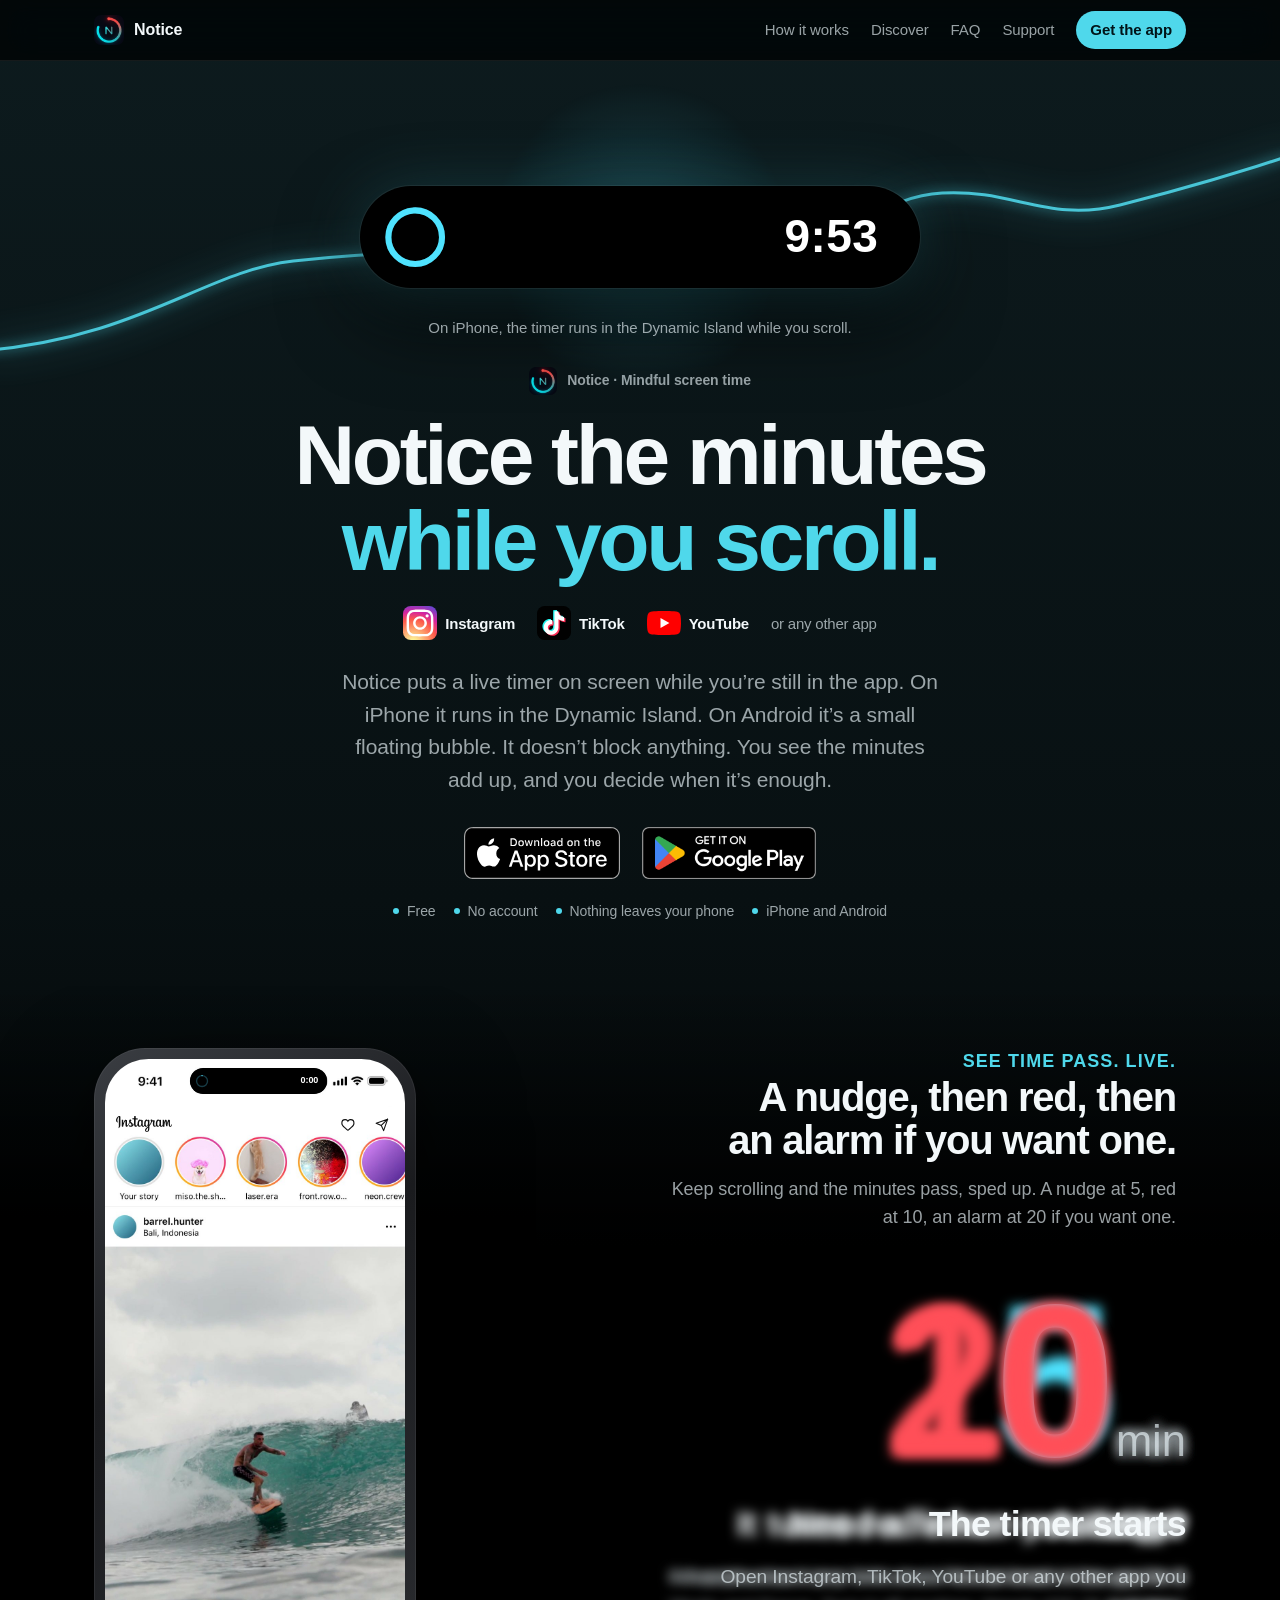
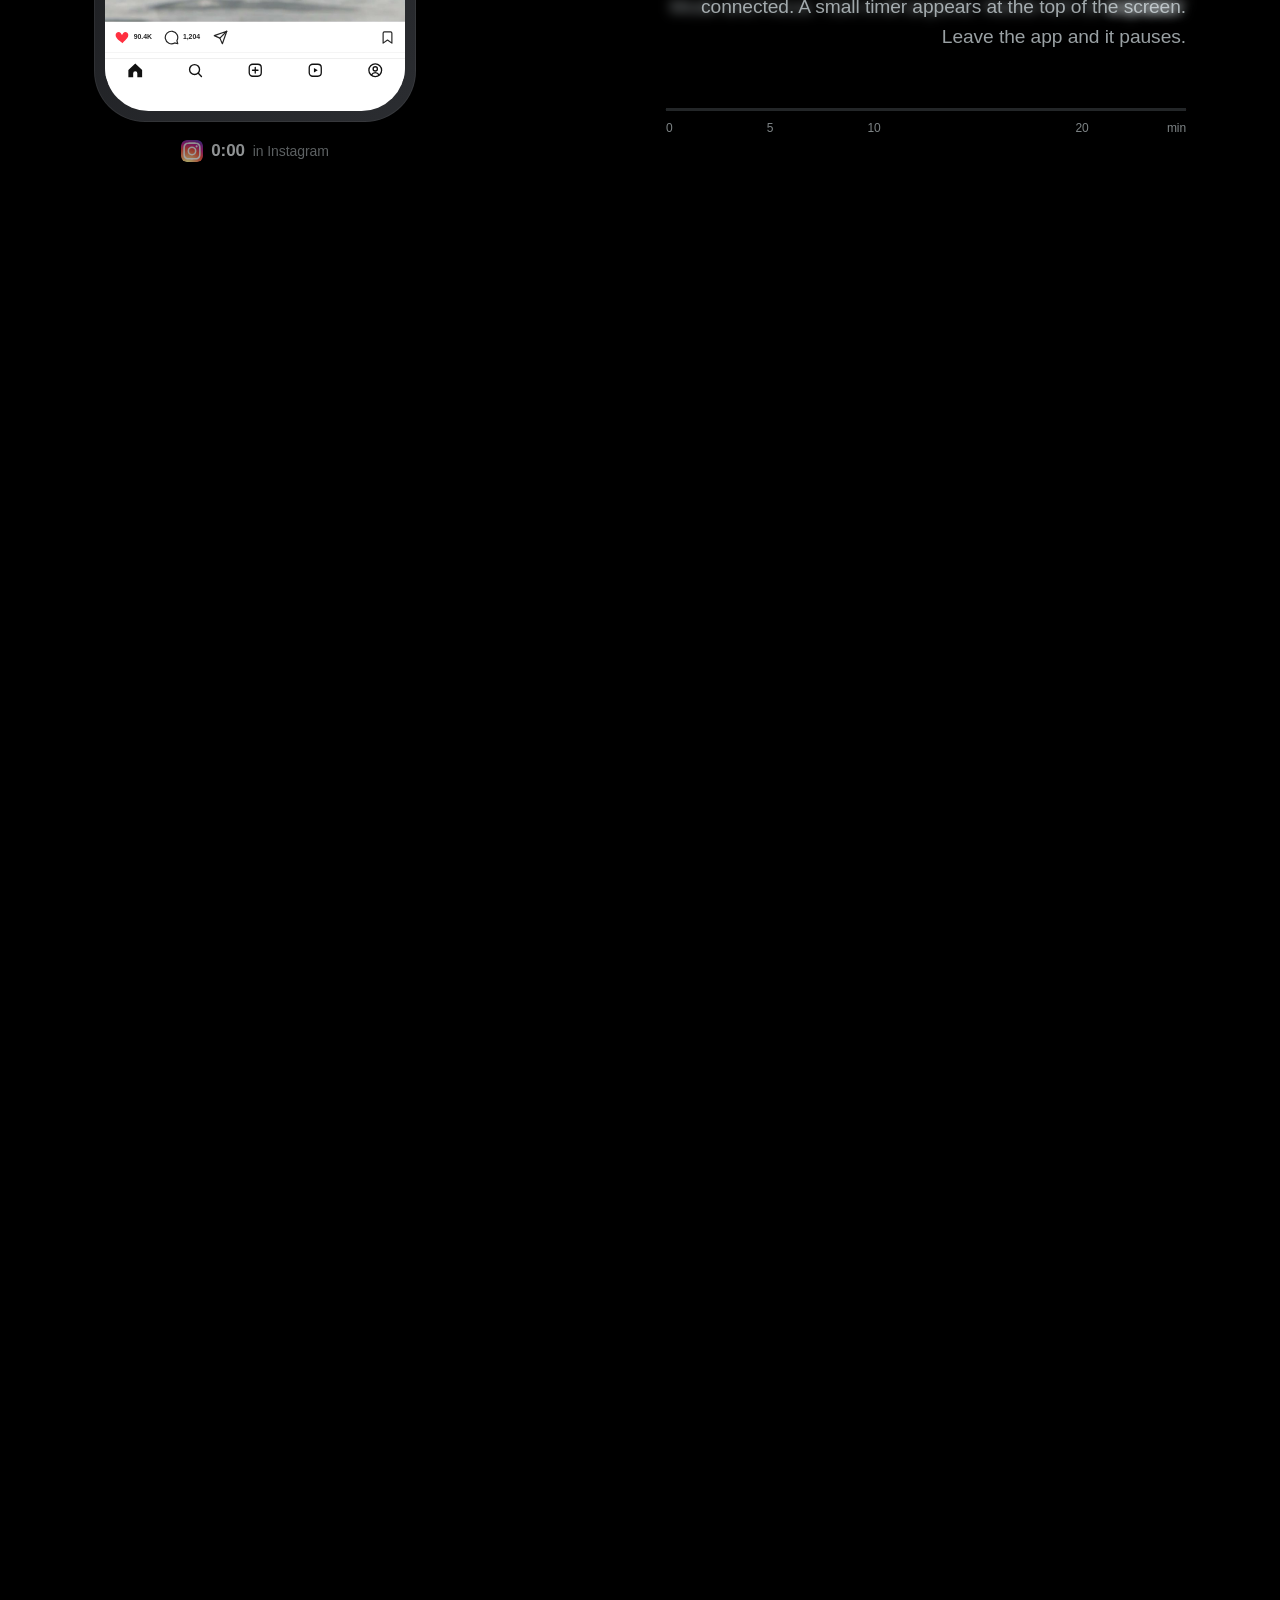
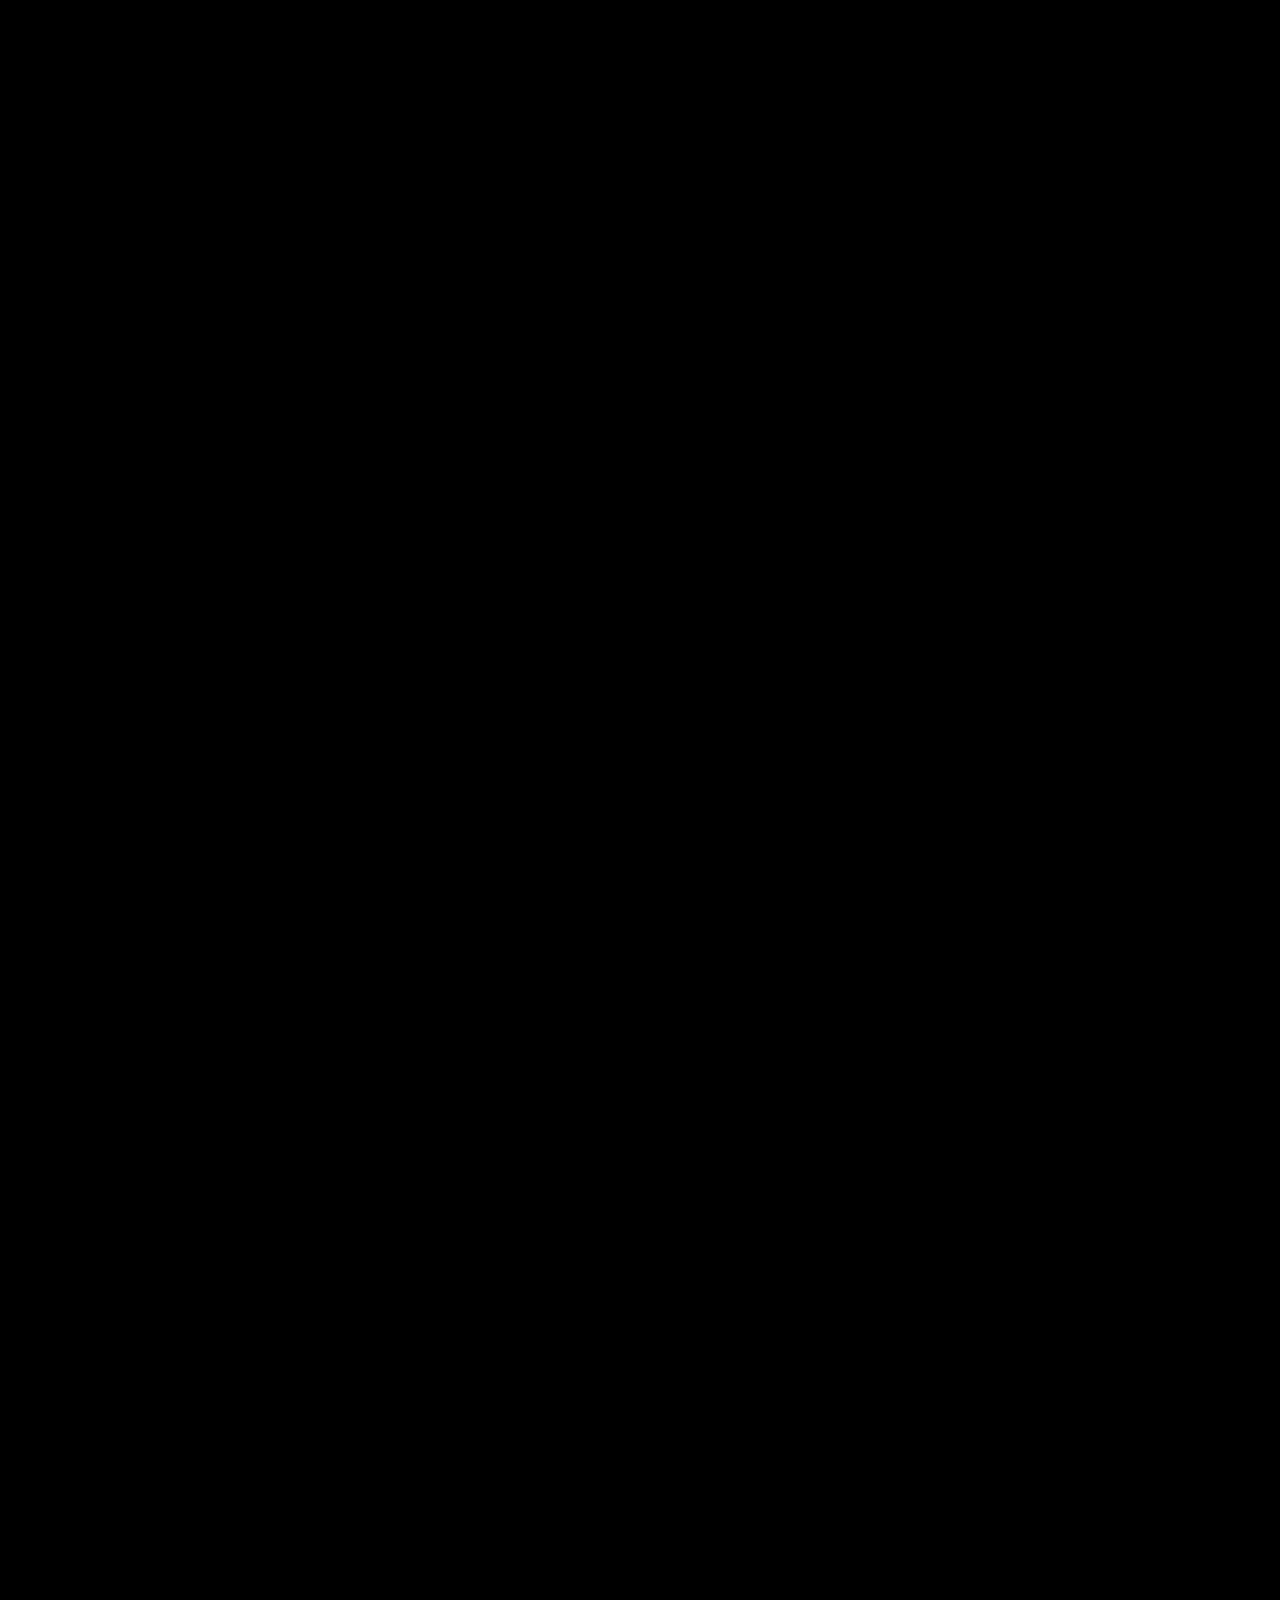
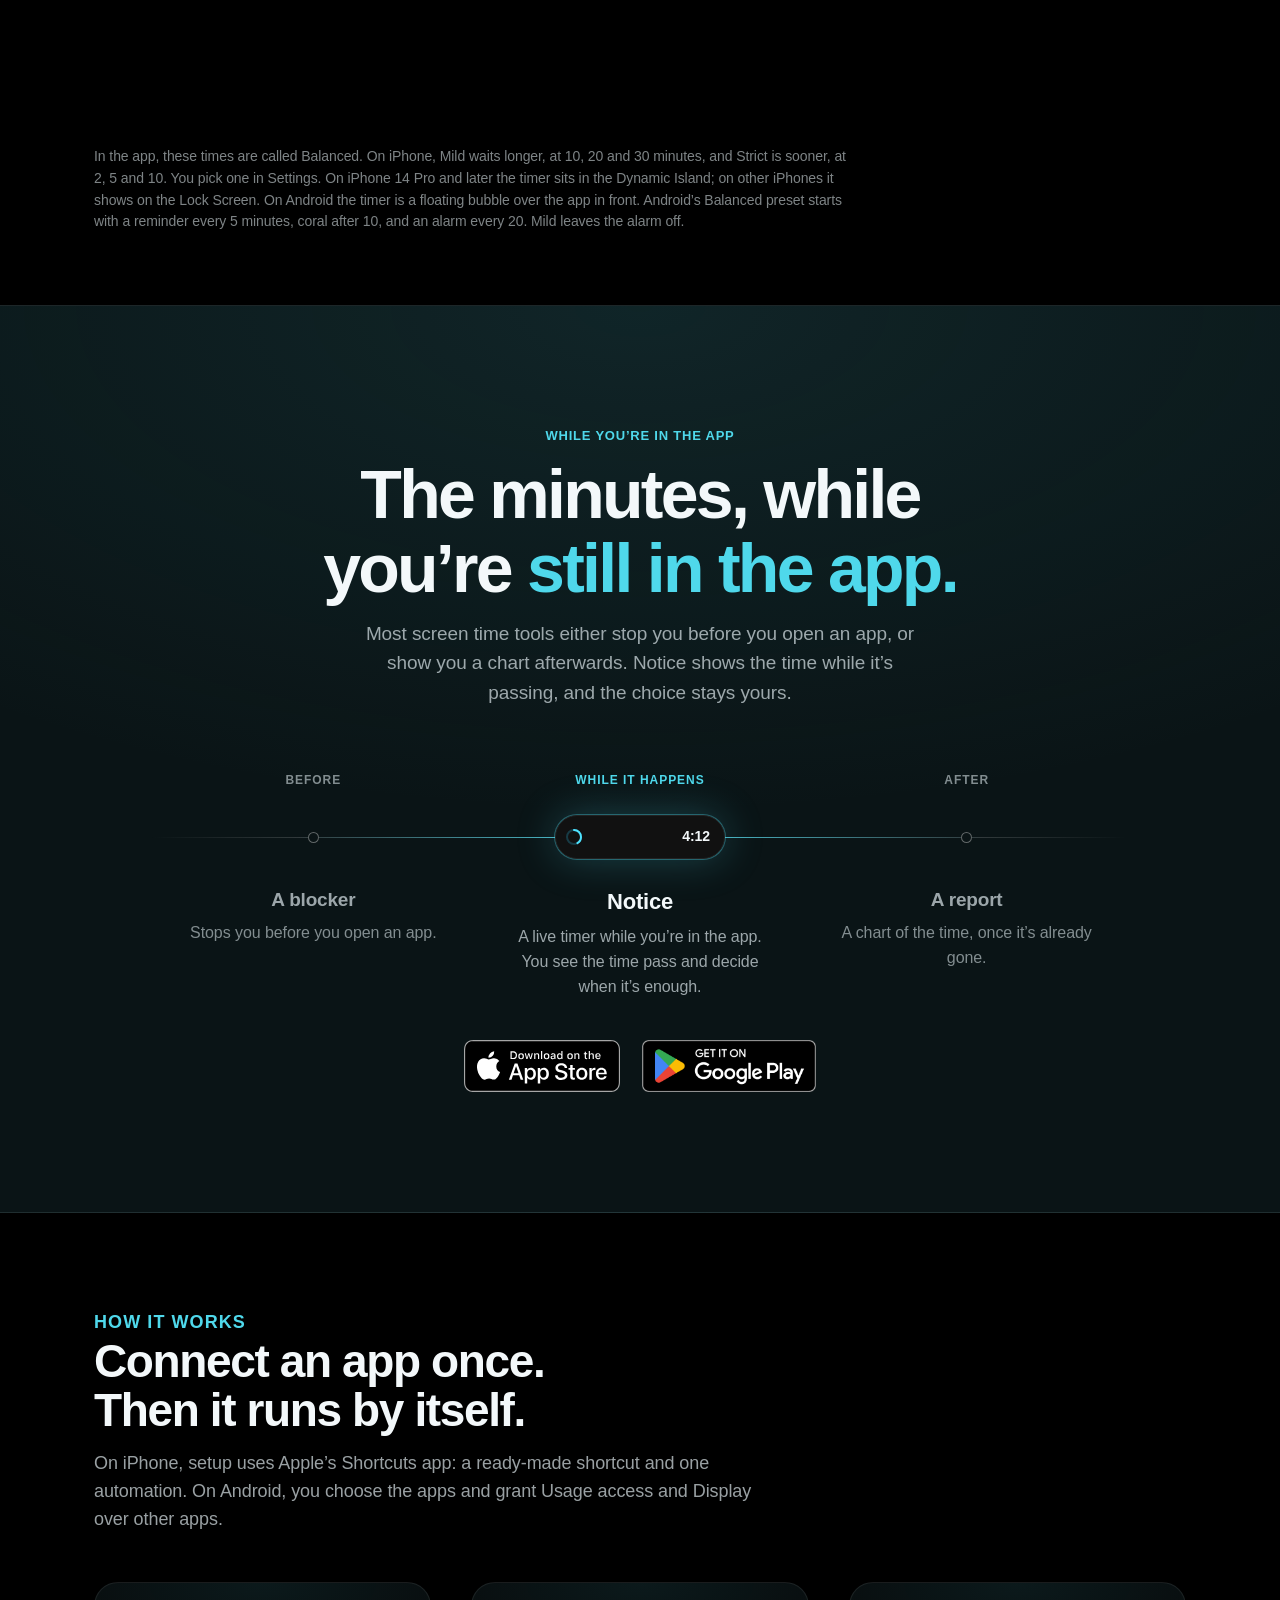
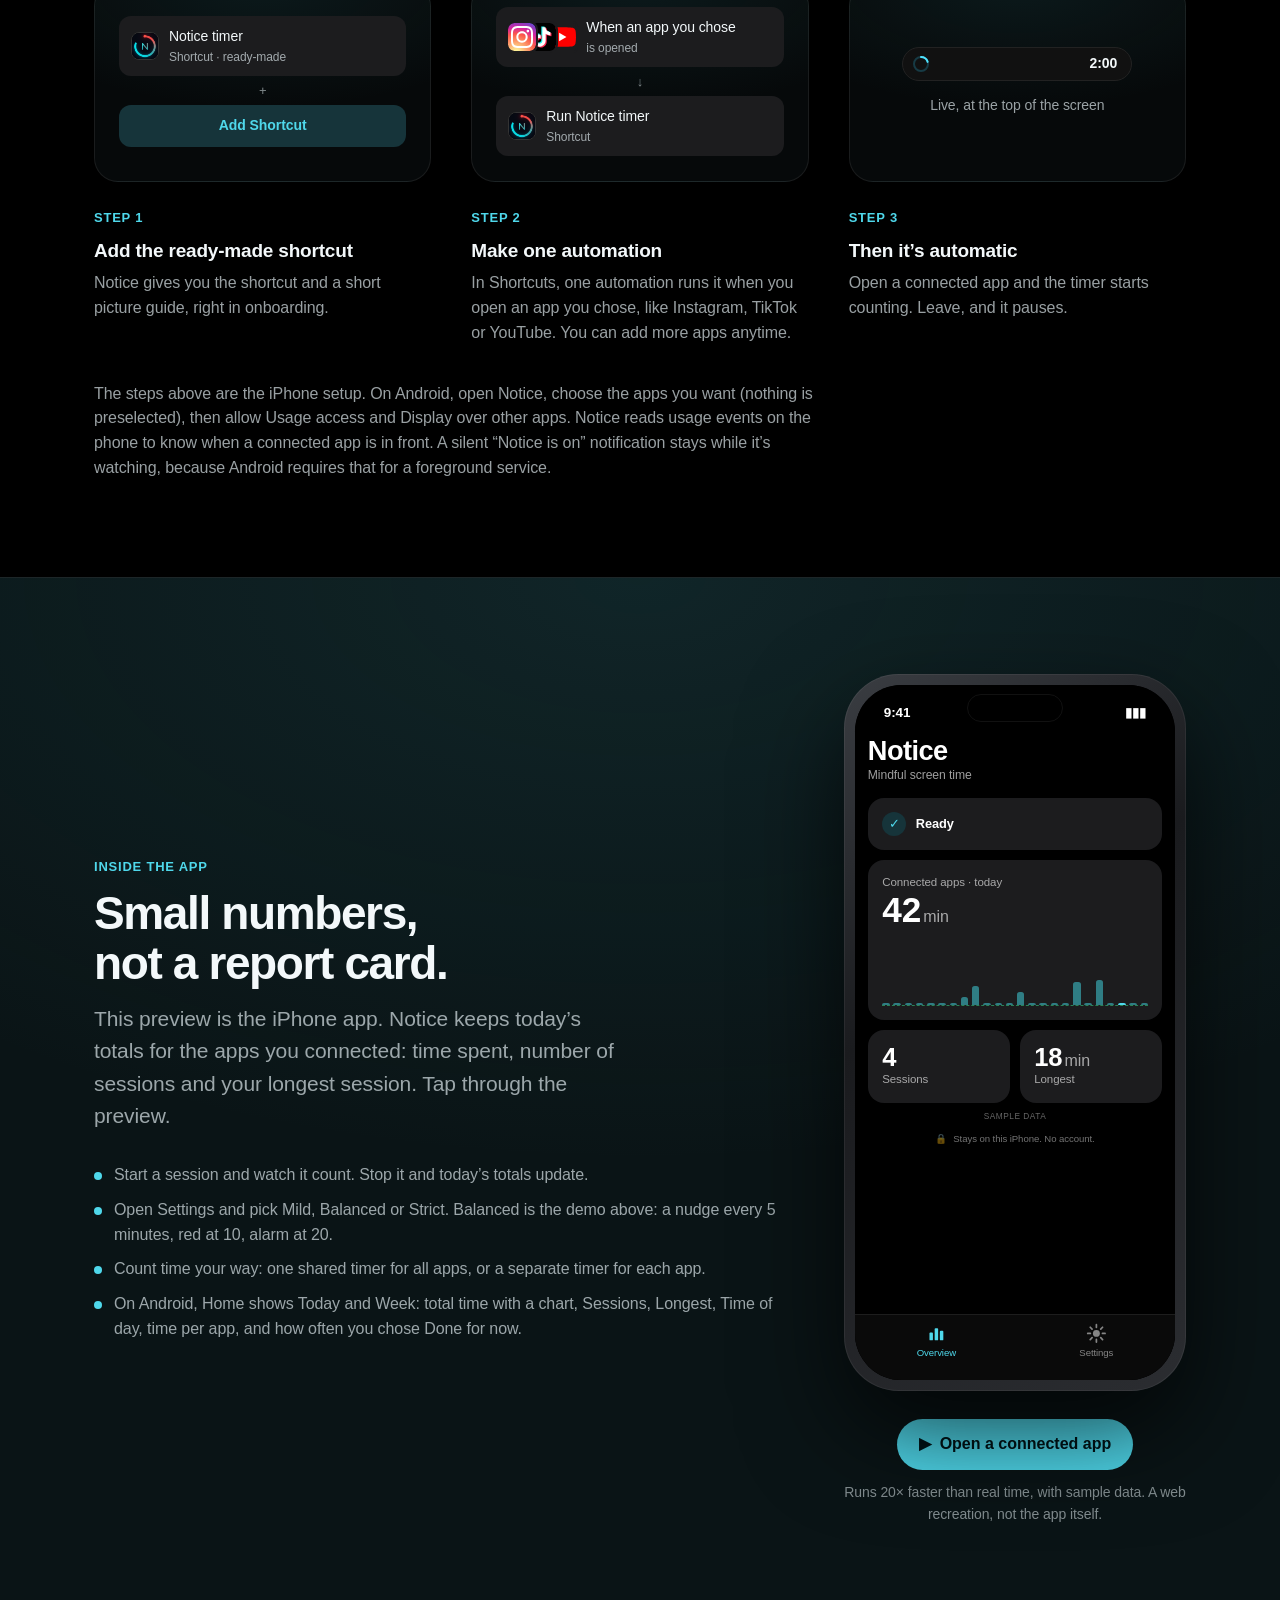
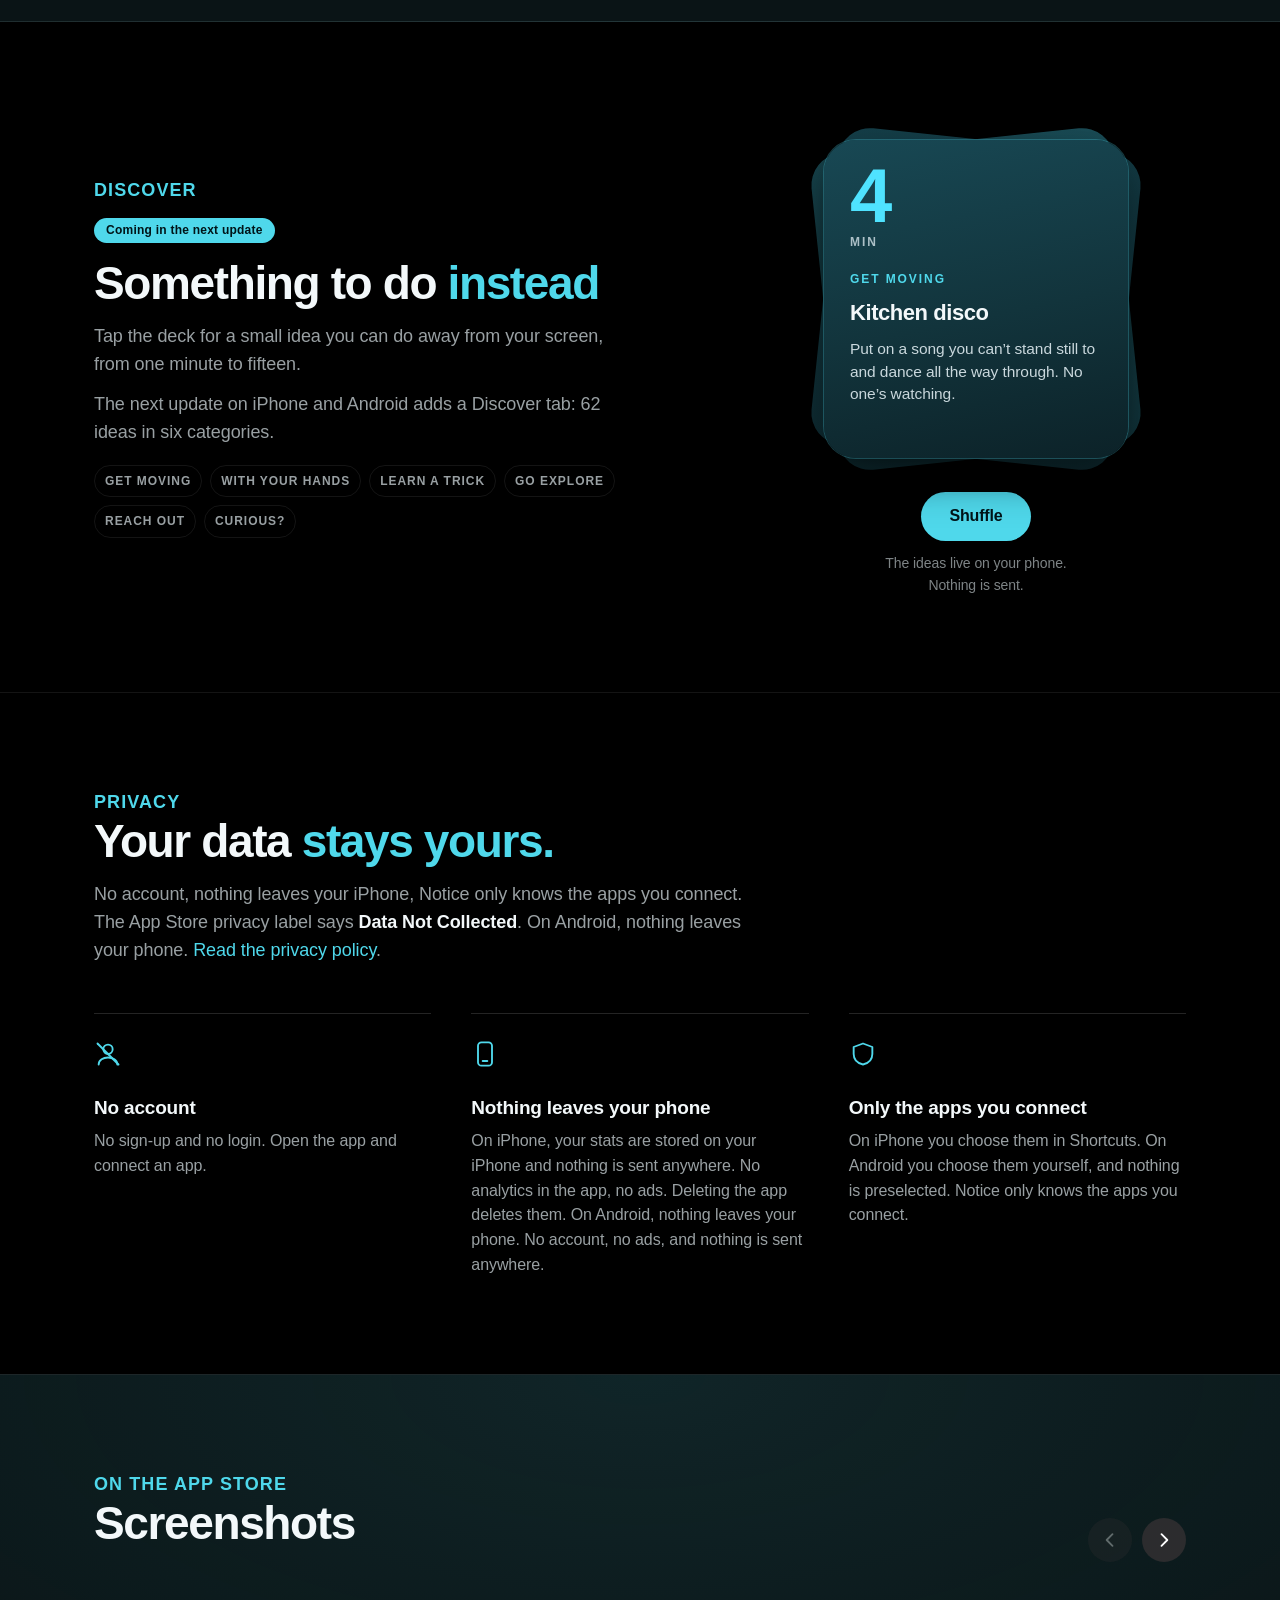
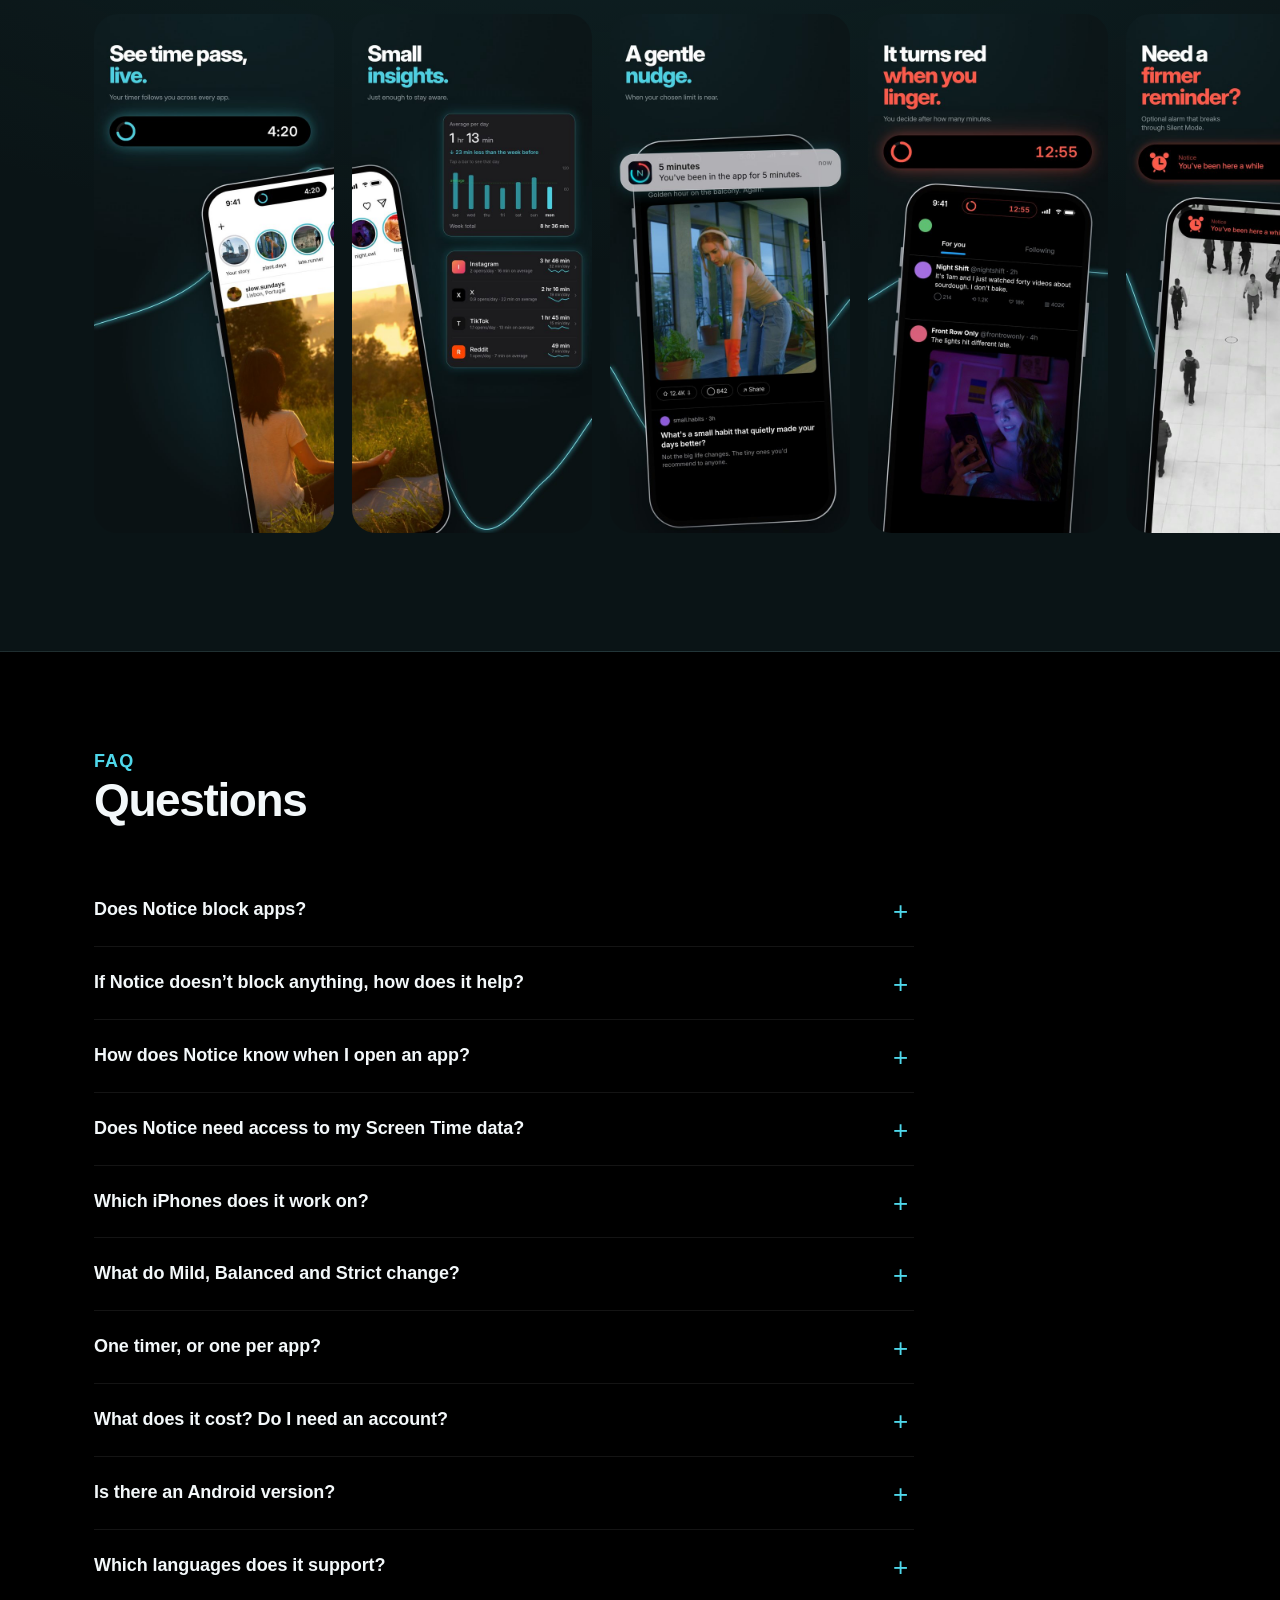
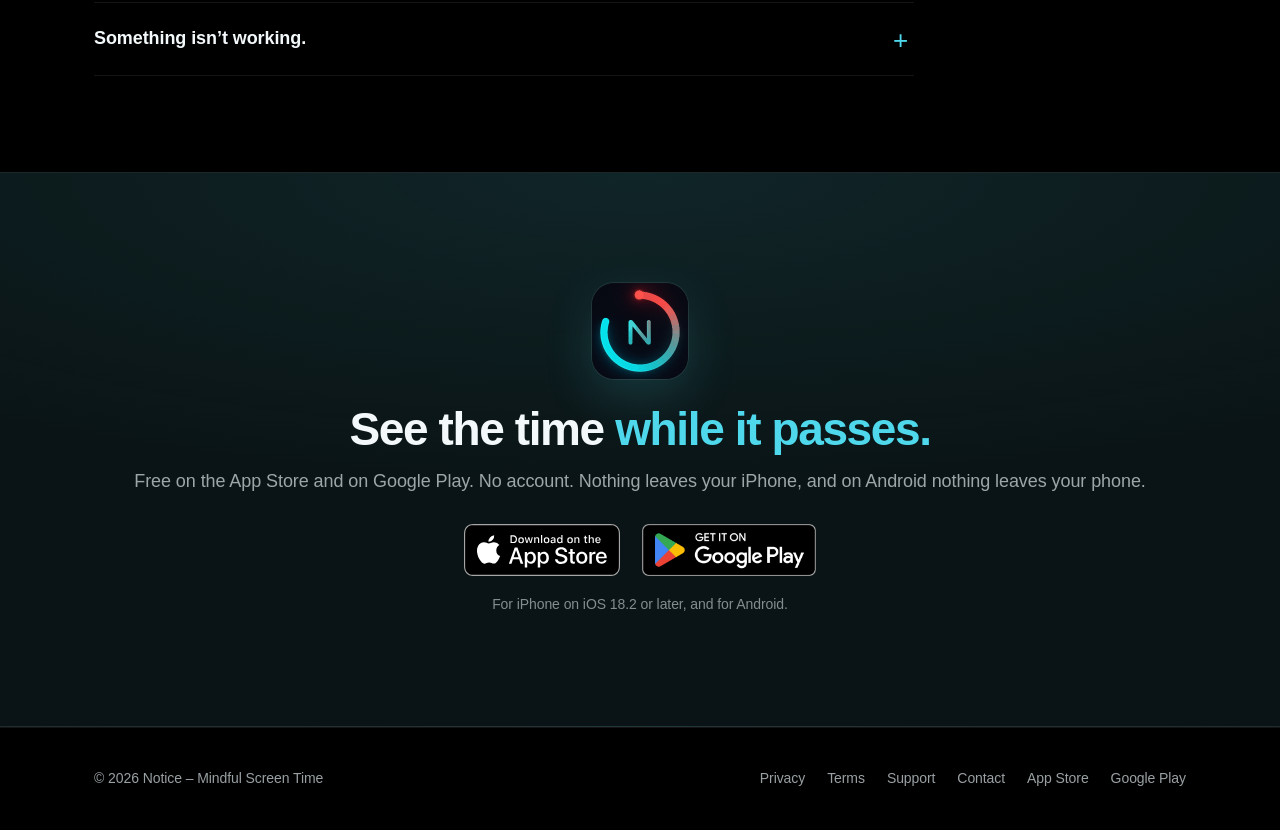
==== commit 5f70fadd: "Add an upcoming Discover section to the landing page. The next update’s card deck is shown as a smal" ====
--- a/index.html
+++ b/index.html
@@ -51,6 +51,7 @@
     <a class="brand" href="./"><img src="assets/icon-192.png" alt="" width="30" height="30"><span>Notice</span></a>
     <nav class="nav-links" aria-label="Main">
       <a class="hide-sm" href="#how">How it works</a>
+      <a class="hide-sm" href="#discover">Discover</a>
       <a class="hide-sm" href="#faq">FAQ</a>
       <a href="support.html">Support</a>
       <a class="get" href="#download">Get the app</a>
@@ -326,6 +327,51 @@
   </div>
 </section>
 
+<!-- DISCOVER -->
+<section id="discover" aria-labelledby="h-discover">
+  <div class="wrap discover">
+    <div class="head">
+      <p class="label c">Discover</p>
+      <p class="coming">Coming in the next update</p>
+      <h2 id="h-discover">Something to do <span class="acc">instead</span></h2>
+      <p>Tap the deck for a small idea you can do away from your screen, from one minute to fifteen.</p>
+      <p>The next update on iPhone and Android adds a Discover tab: 62 ideas in six categories.</p>
+      <ul class="discover-cats" aria-label="Categories">
+        <li>Get moving</li>
+        <li>With your hands</li>
+        <li>Learn a trick</li>
+        <li>Go explore</li>
+        <li>Reach out</li>
+        <li>Curious?</li>
+      </ul>
+    </div>
+    <div class="deck-col">
+      <div class="deck">
+        <div class="deck-stack">
+          <div class="deck-back l" aria-hidden="true"></div>
+          <div class="deck-back r" aria-hidden="true"></div>
+          <div class="deck-flip" id="discoverFlip">
+            <div class="deck-face" id="discoverCard" aria-live="polite" aria-atomic="true">
+              <p class="deck-time"><span class="num">4</span><span class="unit">min</span></p>
+              <p class="deck-cat">Get moving</p>
+              <p class="deck-title">Kitchen disco</p>
+              <p class="deck-text">Put on a song you can’t stand still to and dance all the way through. No one’s watching.</p>
+            </div>
+            <div class="deck-face back" aria-hidden="true">
+              <p class="deck-time"><span class="num">4</span><span class="unit">min</span></p>
+              <p class="deck-cat">Get moving</p>
+              <p class="deck-title">Kitchen disco</p>
+              <p class="deck-text">Put on a song you can’t stand still to and dance all the way through. No one’s watching.</p>
+            </div>
+          </div>
+        </div>
+        <button class="shuffle" id="discoverShuffle" type="button">Shuffle</button>
+        <p class="hint">The ideas live on your phone.<br>Nothing is sent.</p>
+      </div>
+    </div>
+  </div>
+</section>
+
 <!-- PRIVACY -->
 <section id="privacy" aria-labelledby="h-priv">
   <div class="wrap">
--- a/styles.css
+++ b/styles.css
@@ -412,3 +412,44 @@
 @media (max-width:620px){.hero-c{padding:40px 0 56px}.hero-c .stage-hero{height:210px}.flow{top:20px;height:210px}}
 @media (prefers-reduced-motion:reduce){.flow path{animation:none;stroke-dashoffset:0}}
 .soon{margin:18px 0 0;font-size:14px;color:var(--faint)}
+
+/* Discover: upcoming deck. Sits on the page background between two bands. */
+#discover{border-bottom:1px solid var(--line);scroll-margin-top:76px}
+.discover{display:grid;grid-template-columns:minmax(0,1fr) minmax(300px,420px);gap:36px 64px;align-items:center}
+#discover .head{margin:0;max-width:540px}
+#discover .head .label{margin-bottom:12px}
+#discover .coming{display:inline-block;margin:0 0 16px;padding:5px 12px;border-radius:999px;background:var(--accent);color:#001418;font-size:12px;font-weight:650;letter-spacing:.02em;line-height:1.3}
+#discover .head > p:last-of-type{margin-top:12px}
+.discover-cats{display:flex;flex-wrap:wrap;gap:8px;list-style:none;margin:18px 0 0;padding:0}
+.discover-cats li{padding:6px 10px;border:1px solid var(--line);border-radius:999px;color:var(--muted);font-size:12px;font-weight:650;letter-spacing:.08em;text-transform:uppercase}
+.deck{display:flex;flex-direction:column;align-items:center;width:min(360px,100%);margin:0 auto}
+.deck-stack{position:relative;width:100%;padding:22px 28px 16px;perspective:1200px;-webkit-perspective:1200px}
+.deck-stack::before{content:"";position:absolute;left:10%;right:10%;top:10%;bottom:0;background:radial-gradient(closest-side,rgba(79,216,235,.2),rgba(79,216,235,0) 72%);z-index:0;pointer-events:none}
+.deck-back{position:absolute;z-index:1;top:22px;bottom:16px;left:28px;right:28px;border-radius:32px;background:linear-gradient(168deg,#143e48 0%,#0d282e 100%);box-shadow:0 12px 28px rgba(0,0,0,.35);pointer-events:none}
+.deck-back.l{transform:rotate(-6deg);background:linear-gradient(200deg,#1a4c56,#0e2c32)}
+.deck-back.r{transform:rotate(6deg)}
+.deck-flip{position:relative;z-index:2;transform-style:preserve-3d;-webkit-transform-style:preserve-3d;transition:transform .48s cubic-bezier(.2,.7,.2,1)}
+.deck-flip.is-flipped{transform:rotateY(180deg)}
+.deck-flip.is-instant{transition:none}
+.deck-face{min-height:318px;padding:26px 26px 28px;border-radius:32px;background:linear-gradient(168deg,#184854 0%,#12343c 55%,#0c2228 100%);box-shadow:0 0 0 1px rgba(79,216,235,.28),0 22px 44px rgba(0,0,0,.42);-webkit-backface-visibility:hidden;backface-visibility:hidden;transform:translateZ(0.1px)}
+.deck-face.back{position:absolute;inset:0;transform:rotateY(180deg) translateZ(0.1px)}
+.deck-time{display:flex;flex-direction:column;align-items:flex-start;gap:6px;margin:0 0 18px}
+.deck-time .num{font-size:76px;font-weight:700;line-height:.8;letter-spacing:-.05em;color:var(--cyan)}
+.deck-time .unit{font-size:12px;font-weight:650;letter-spacing:.16em;text-transform:uppercase;color:rgba(232,243,248,.72)}
+.deck-cat{margin:0 0 8px;font-size:12px;font-weight:650;letter-spacing:.16em;text-transform:uppercase;color:var(--accent)}
+.deck-title{margin:0 0 8px;font-size:22px;font-weight:700;letter-spacing:-.02em}
+.deck-text{margin:0;color:rgba(232,243,248,.86);font-size:15.5px;line-height:1.45;text-wrap:pretty}
+#discover .shuffle{margin-top:18px;border:0;border-radius:999px;padding:12px 28px;min-height:44px;background:var(--accent);color:#001418;font-weight:650;letter-spacing:-.01em;cursor:pointer}
+#discover .shuffle:hover{background:#86e9f5}
+#discover .shuffle:focus-visible{outline:2px solid #fff;outline-offset:3px}
+#discover .hint{margin-top:12px;text-align:center}
+@media (max-width:860px){
+  .discover{grid-template-columns:1fr;gap:32px}
+  #discover .head{max-width:none}
+}
+@media (max-width:620px){
+  .deck-stack{padding:18px 16px 12px}
+  .deck-back{top:18px;bottom:12px;left:16px;right:16px}
+  .deck-face{min-height:300px;padding:22px 22px 24px}
+  .deck-time .num{font-size:68px}
+}
